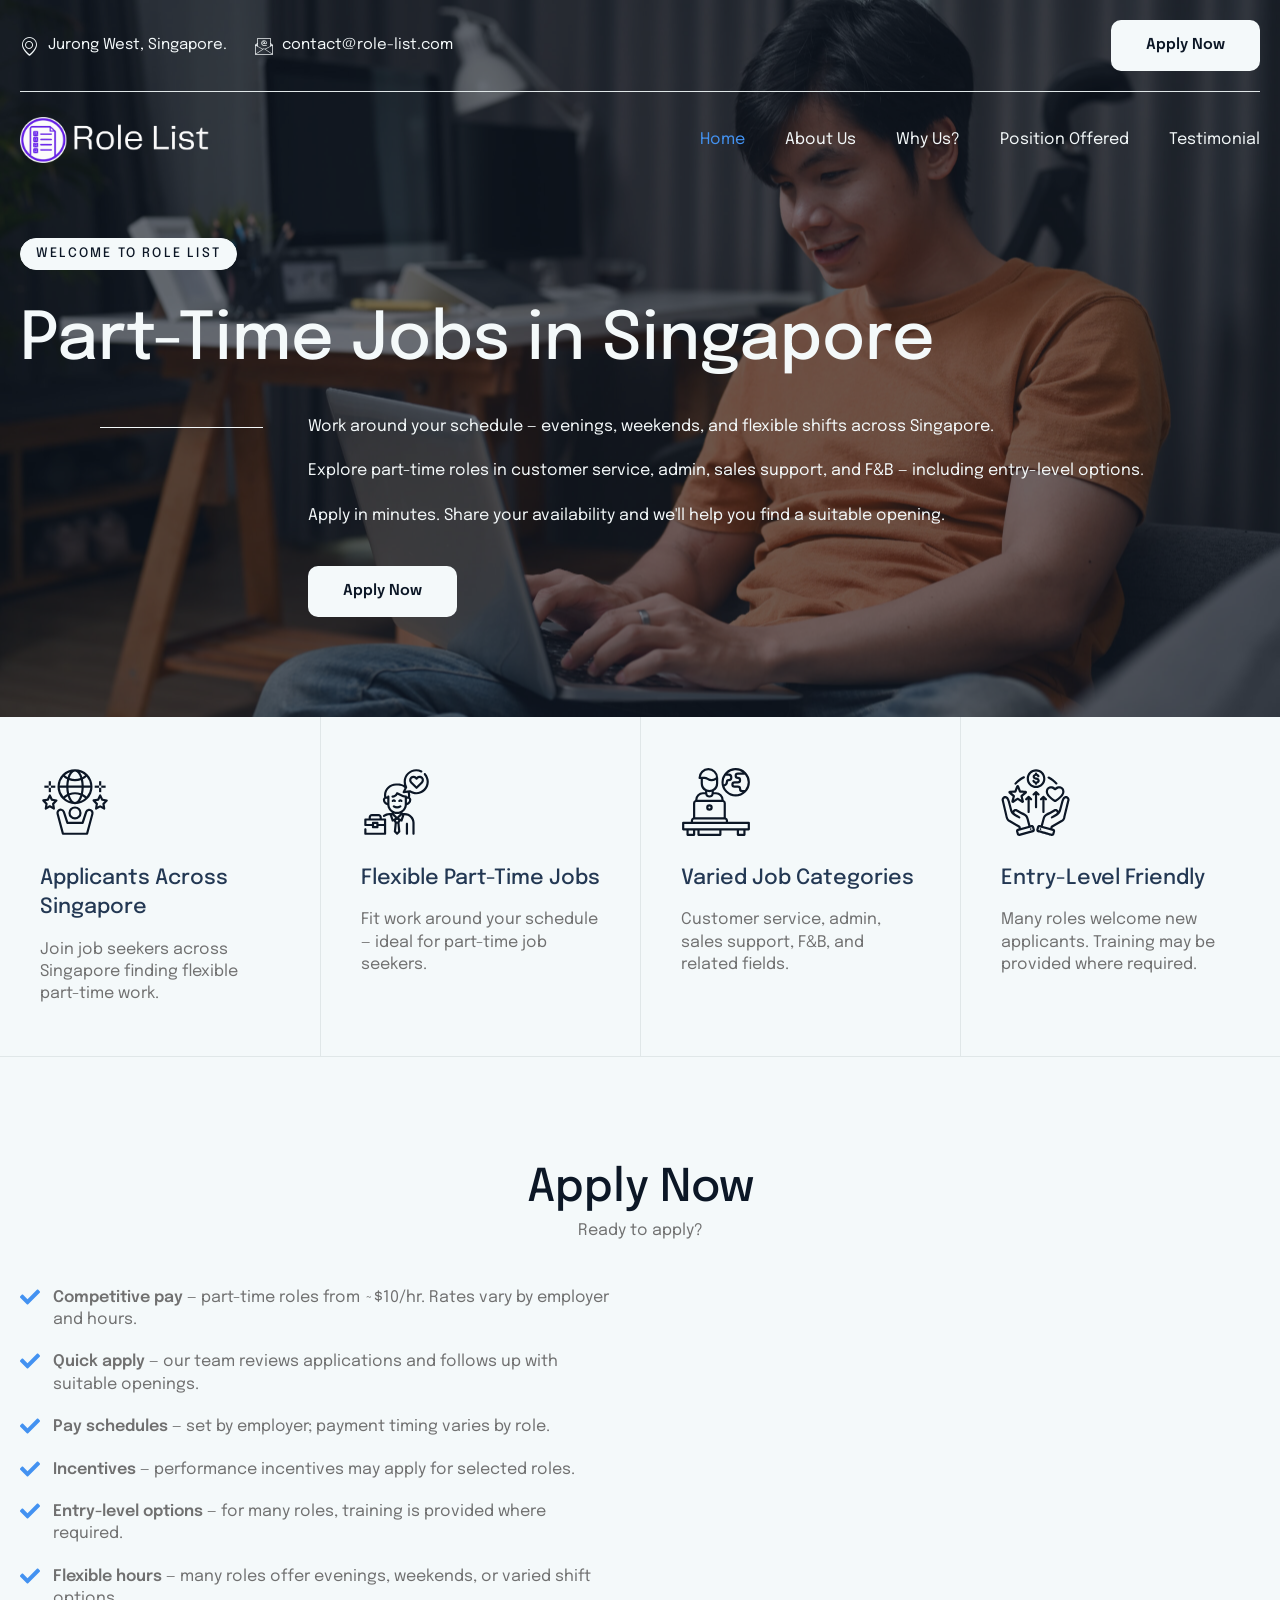
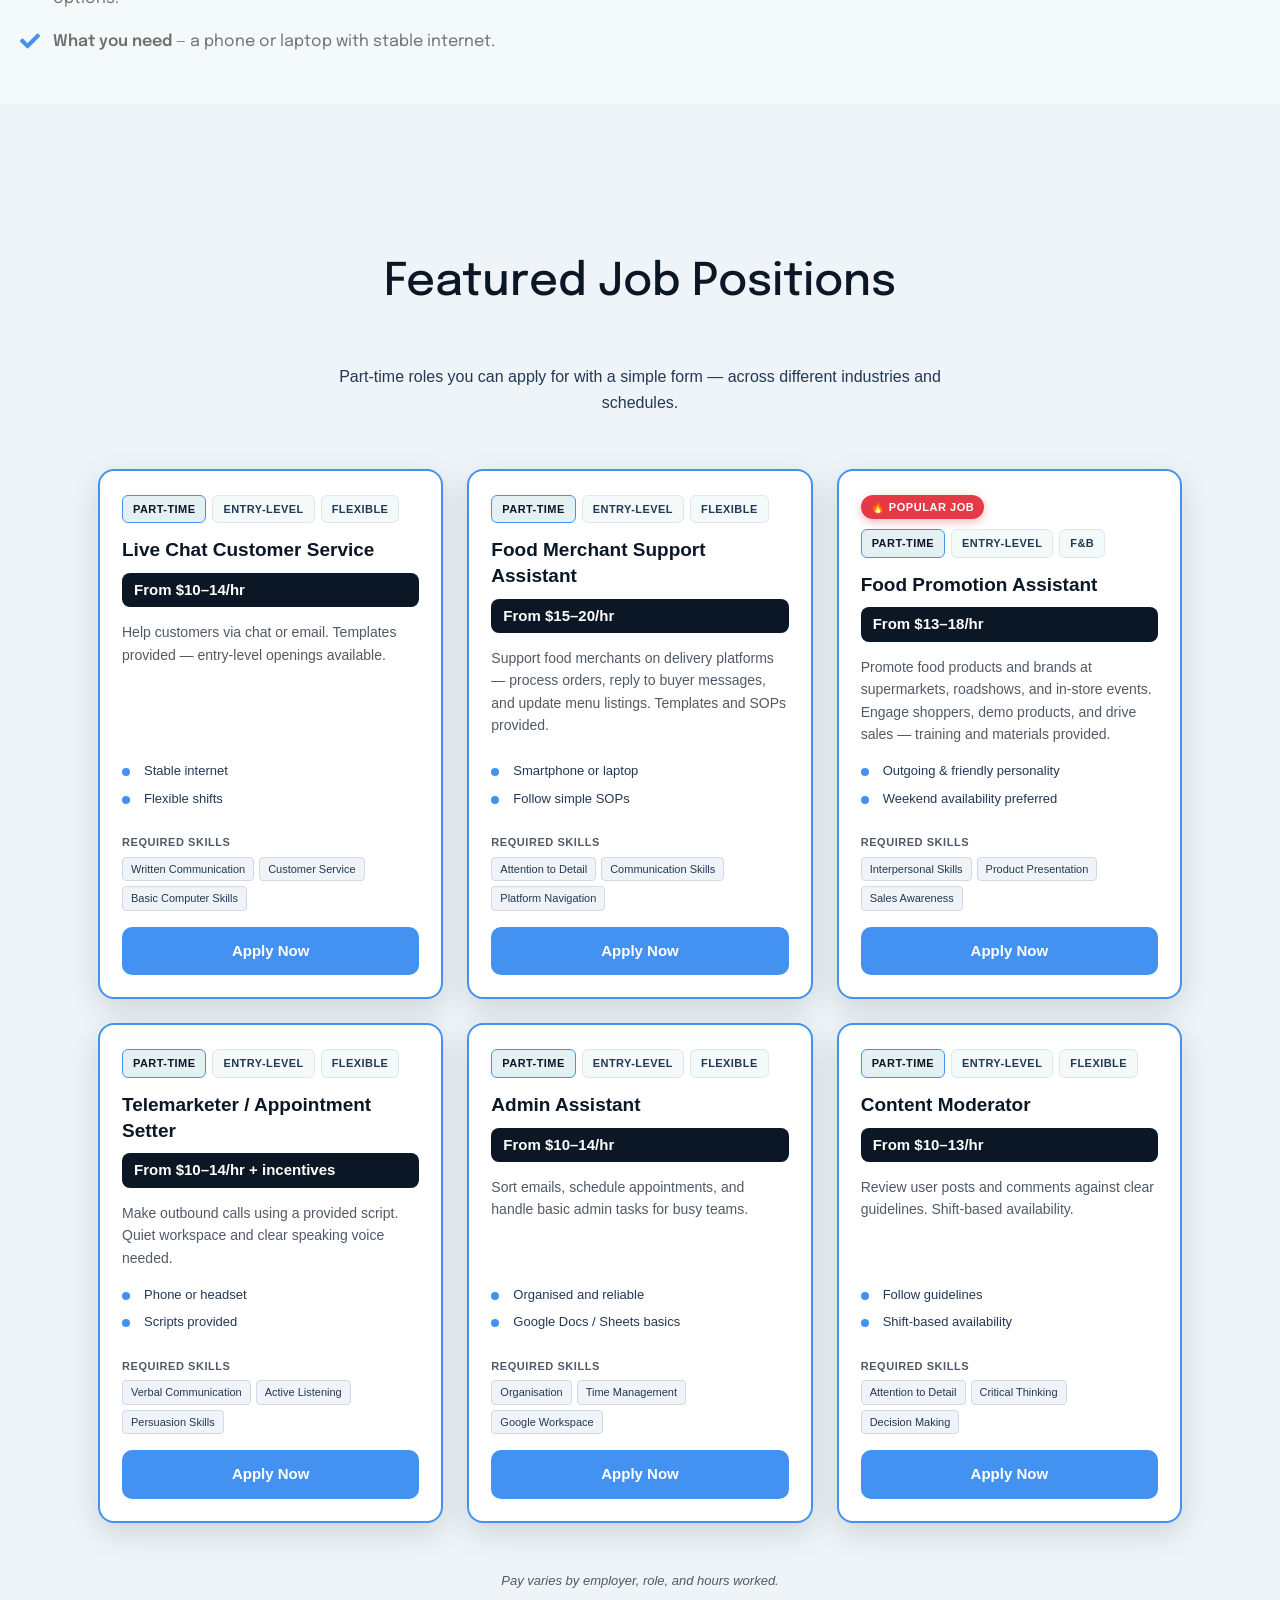
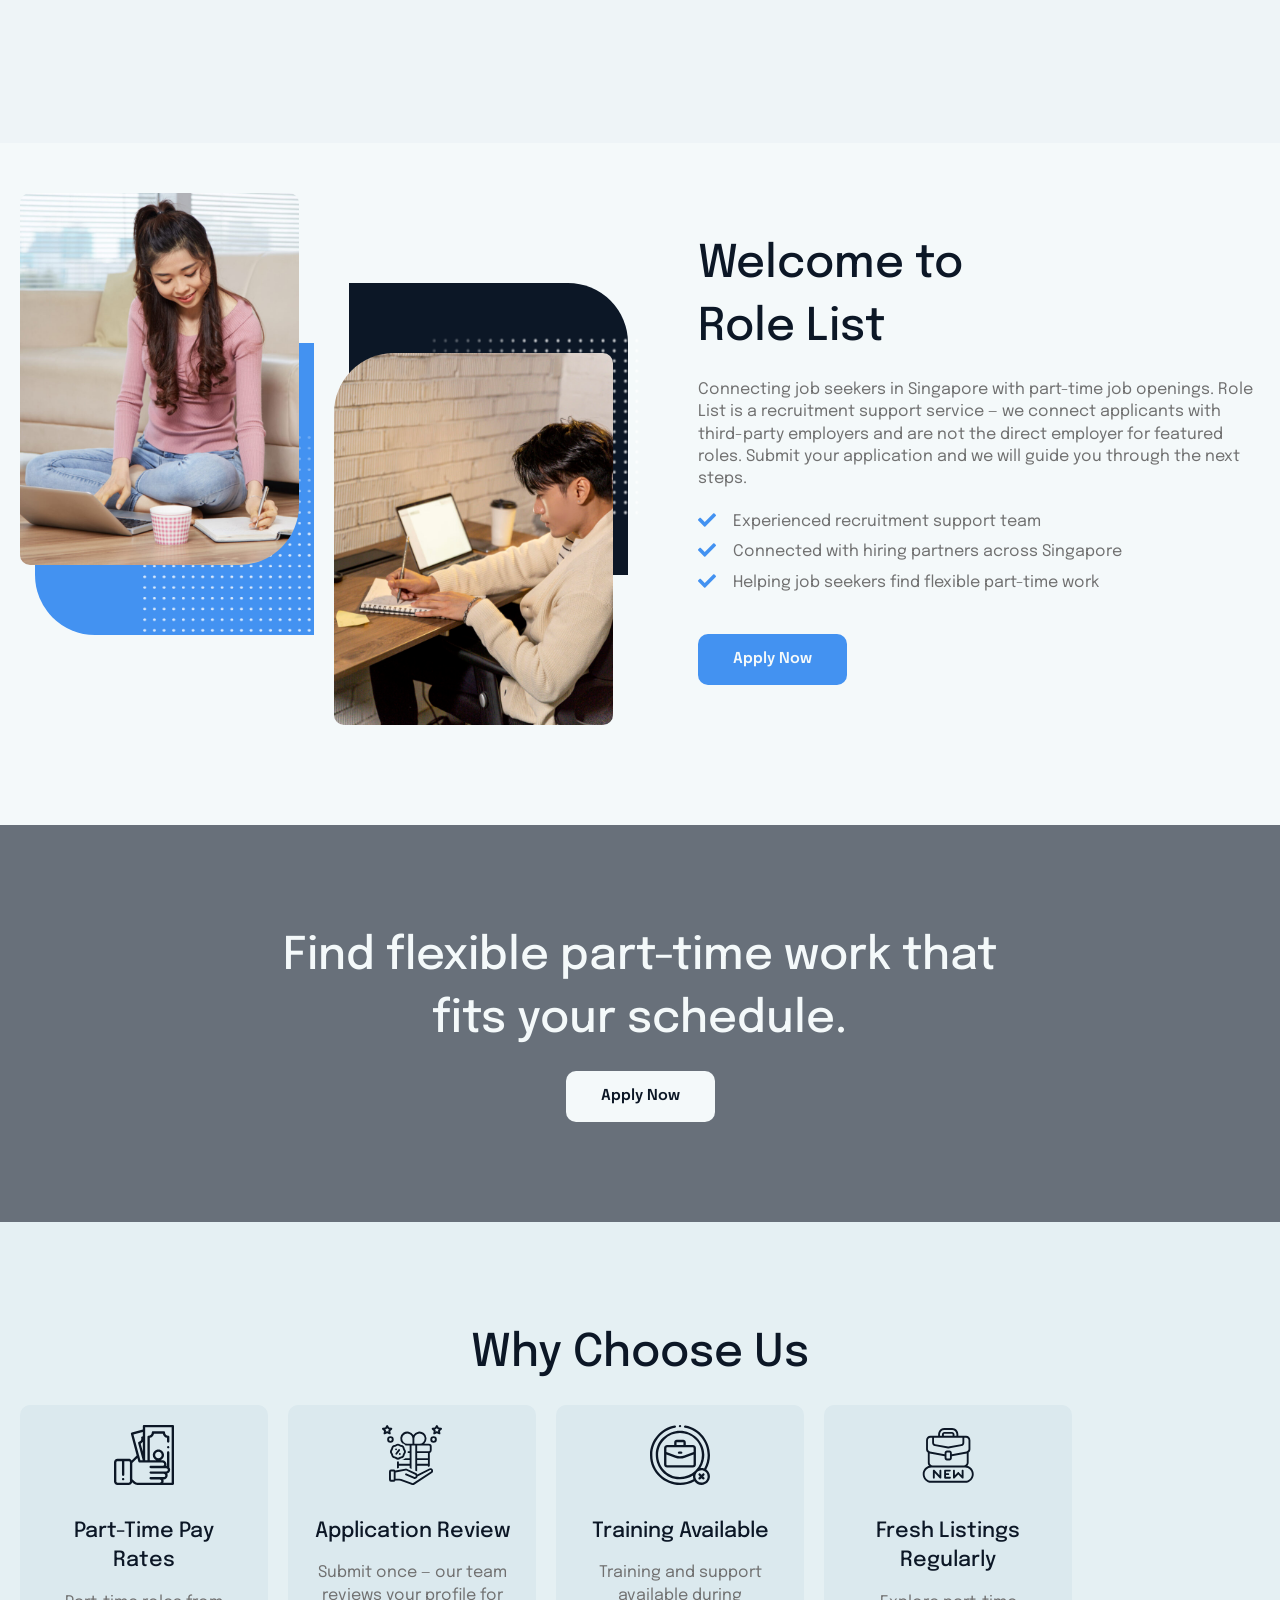
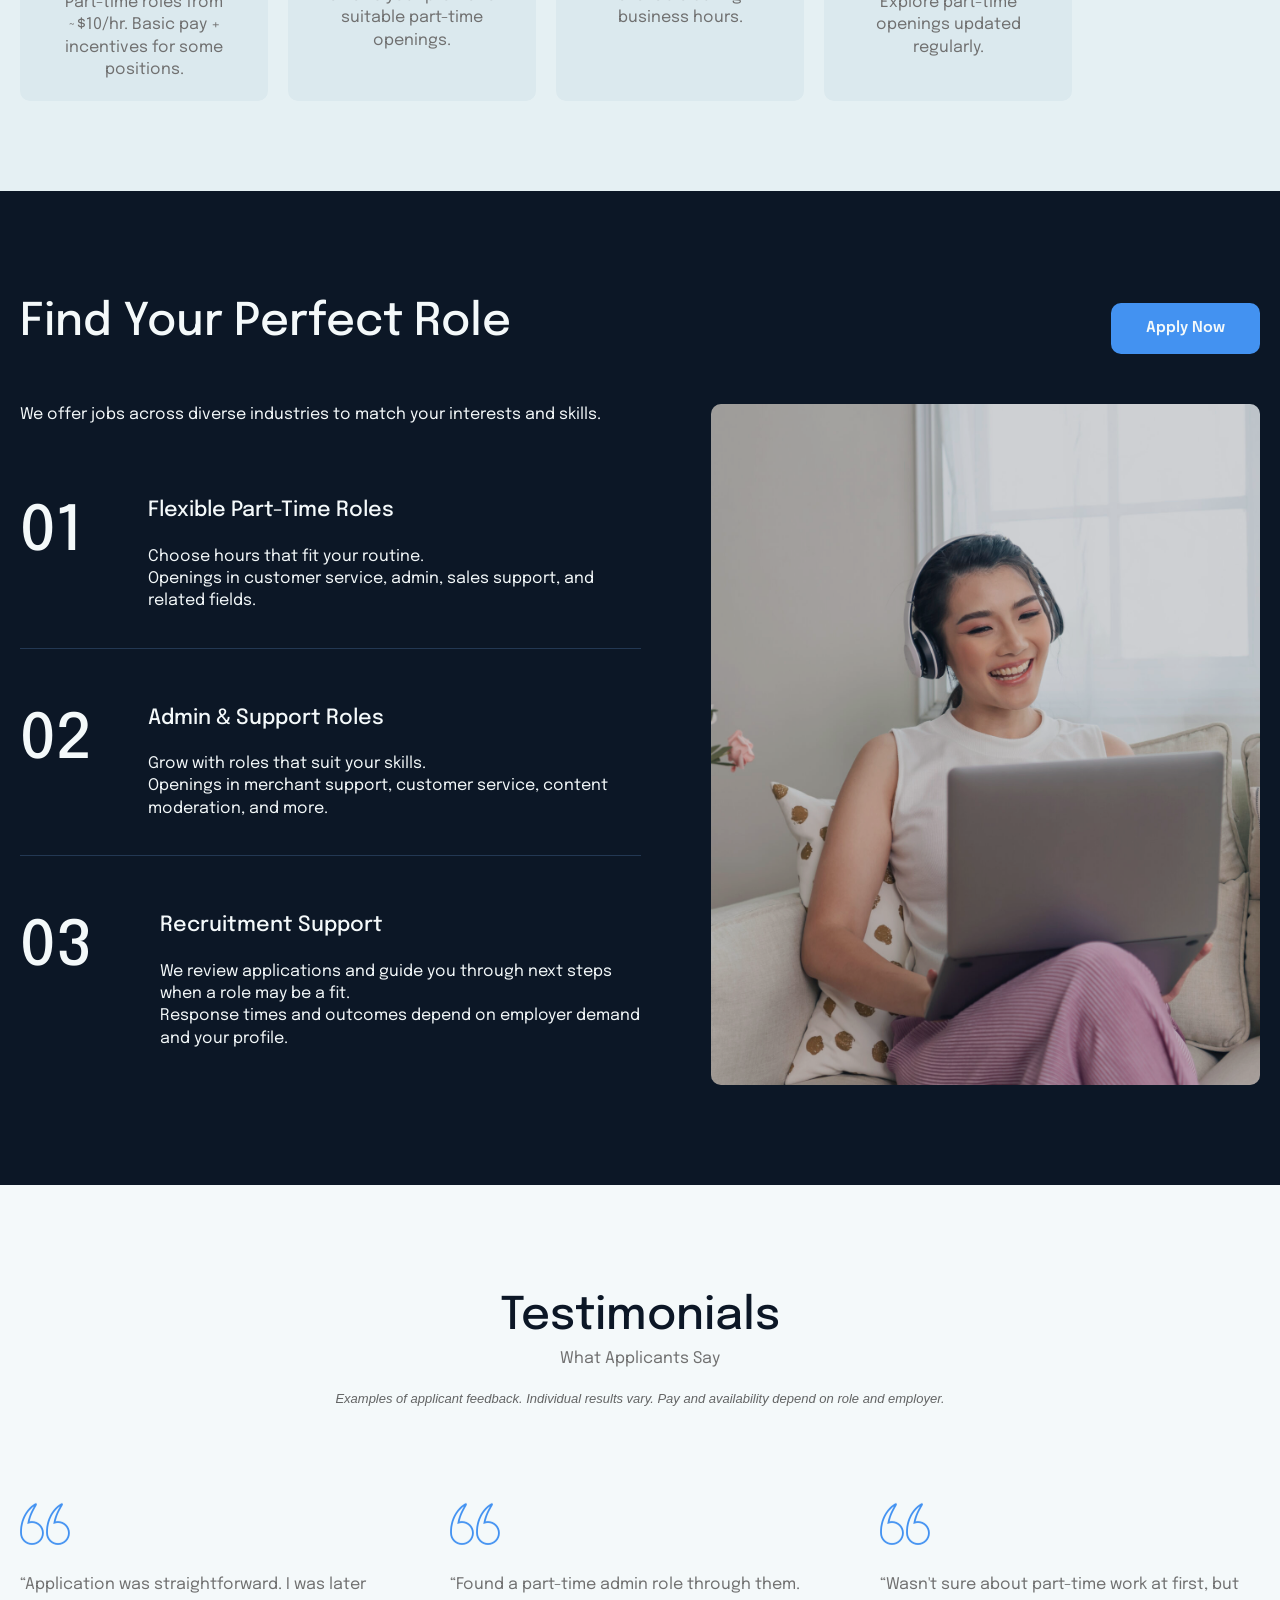
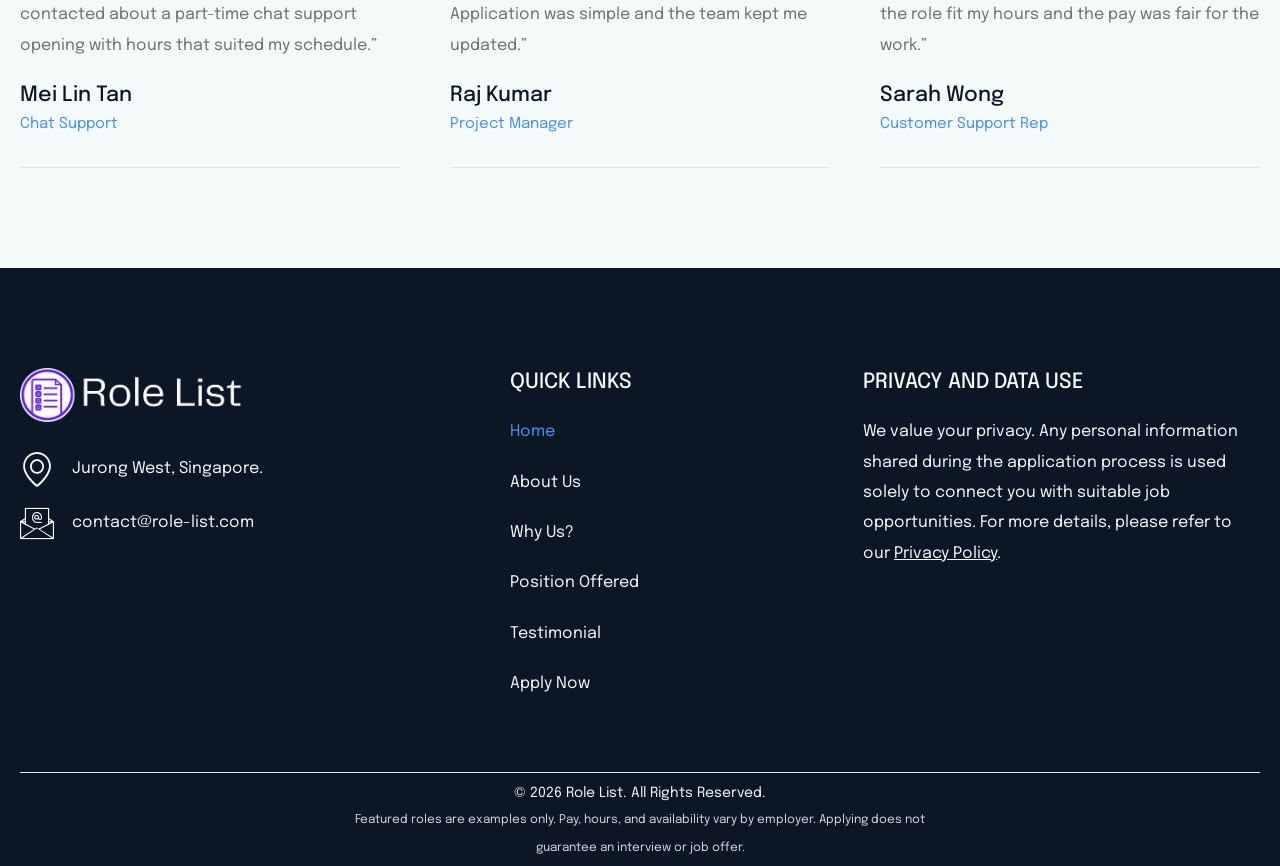
==== index.html @ 1d21f027 "Remove AI-Powered Matching block from Why Us section Co-authored-by: VicTheCoderking <VicTheCoderkin" ====
<!DOCTYPE html>
<html lang="en-US">
<head>
<!-- Google Tag Manager -->
<script>(function(w,d,s,l,i){w[l]=w[l]||[];w[l].push({'gtm.start':
new Date().getTime(),event:'gtm.js'});var f=d.getElementsByTagName(s)[0],
j=d.createElement(s),dl=l!='dataLayer'?'&l='+l:'';j.async=true;j.src=
'https://www.googletagmanager.com/gtm.js?id='+i+dl;f.parentNode.insertBefore(j,f);
})(window,document,'script','dataLayer','GTM-PP3NJMJN');</script>
<!-- End Google Tag Manager -->
	<meta charset="UTF-8">
	<meta name="viewport" content="width=device-width, initial-scale=1">
	<link rel="profile" href="https://gmpg.org/xfn/11">
	<title>Role List</title>
<meta name="robots" content="index, follow">
<link rel="alternate" type="application/rss+xml" title="Role List » Feed" href="./index.php/feed/index.html">
<link rel="alternate" type="application/rss+xml" title="Role List » Comments Feed" href="./index.php/comments/feed/index.html">
<link rel="alternate" title="oEmbed (JSON)" type="application/json+oembed" href="./index.php/wp-json/oembed/1.0/embed/index.html?url=.%2F%2F">
<link rel="alternate" title="oEmbed (XML)" type="text/xml+oembed" href="./index.php/wp-json/oembed/1.0/embed/index.html?url=.%2F%2F&amp;format=xml">
<style id="wp-img-auto-sizes-contain-inline-css">
img:is([sizes=auto i],[sizes^="auto," i]){contain-intrinsic-size:3000px 1500px}
/*# sourceURL=wp-img-auto-sizes-contain-inline-css */
</style>
<style id="wp-emoji-styles-inline-css">

	img.wp-smiley, img.emoji {
		display: inline !important;
		border: none !important;
		box-shadow: none !important;
		height: 1em !important;
		width: 1em !important;
		margin: 0 0.07em !important;
		vertical-align: -0.1em !important;
		background: none !important;
		padding: 0 !important;
	}
/*# sourceURL=wp-emoji-styles-inline-css */
</style>

<style id="global-styles-inline-css">
:root{--wp--preset--aspect-ratio--square: 1;--wp--preset--aspect-ratio--4-3: 4/3;--wp--preset--aspect-ratio--3-4: 3/4;--wp--preset--aspect-ratio--3-2: 3/2;--wp--preset--aspect-ratio--2-3: 2/3;--wp--preset--aspect-ratio--16-9: 16/9;--wp--preset--aspect-ratio--9-16: 9/16;--wp--preset--color--black: #000000;--wp--preset--color--cyan-bluish-gray: #abb8c3;--wp--preset--color--white: #ffffff;--wp--preset--color--pale-pink: #f78da7;--wp--preset--color--vivid-red: #cf2e2e;--wp--preset--color--luminous-vivid-orange: #ff6900;--wp--preset--color--luminous-vivid-amber: #fcb900;--wp--preset--color--light-green-cyan: #7bdcb5;--wp--preset--color--vivid-green-cyan: #00d084;--wp--preset--color--pale-cyan-blue: #8ed1fc;--wp--preset--color--vivid-cyan-blue: #0693e3;--wp--preset--color--vivid-purple: #9b51e0;--wp--preset--gradient--vivid-cyan-blue-to-vivid-purple: linear-gradient(135deg,rgb(6,147,227) 0%,rgb(155,81,224) 100%);--wp--preset--gradient--light-green-cyan-to-vivid-green-cyan: linear-gradient(135deg,rgb(122,220,180) 0%,rgb(0,208,130) 100%);--wp--preset--gradient--luminous-vivid-amber-to-luminous-vivid-orange: linear-gradient(135deg,rgb(252,185,0) 0%,rgb(255,105,0) 100%);--wp--preset--gradient--luminous-vivid-orange-to-vivid-red: linear-gradient(135deg,rgb(255,105,0) 0%,rgb(207,46,46) 100%);--wp--preset--gradient--very-light-gray-to-cyan-bluish-gray: linear-gradient(135deg,rgb(238,238,238) 0%,rgb(169,184,195) 100%);--wp--preset--gradient--cool-to-warm-spectrum: linear-gradient(135deg,rgb(74,234,220) 0%,rgb(151,120,209) 20%,rgb(207,42,186) 40%,rgb(238,44,130) 60%,rgb(251,105,98) 80%,rgb(254,248,76) 100%);--wp--preset--gradient--blush-light-purple: linear-gradient(135deg,rgb(255,206,236) 0%,rgb(152,150,240) 100%);--wp--preset--gradient--blush-bordeaux: linear-gradient(135deg,rgb(254,205,165) 0%,rgb(254,45,45) 50%,rgb(107,0,62) 100%);--wp--preset--gradient--luminous-dusk: linear-gradient(135deg,rgb(255,203,112) 0%,rgb(199,81,192) 50%,rgb(65,88,208) 100%);--wp--preset--gradient--pale-ocean: linear-gradient(135deg,rgb(255,245,203) 0%,rgb(182,227,212) 50%,rgb(51,167,181) 100%);--wp--preset--gradient--electric-grass: linear-gradient(135deg,rgb(202,248,128) 0%,rgb(113,206,126) 100%);--wp--preset--gradient--midnight: linear-gradient(135deg,rgb(2,3,129) 0%,rgb(40,116,252) 100%);--wp--preset--font-size--small: 13px;--wp--preset--font-size--medium: 20px;--wp--preset--font-size--large: 36px;--wp--preset--font-size--x-large: 42px;--wp--preset--spacing--20: 0.44rem;--wp--preset--spacing--30: 0.67rem;--wp--preset--spacing--40: 1rem;--wp--preset--spacing--50: 1.5rem;--wp--preset--spacing--60: 2.25rem;--wp--preset--spacing--70: 3.38rem;--wp--preset--spacing--80: 5.06rem;--wp--preset--shadow--natural: 6px 6px 9px rgba(0, 0, 0, 0.2);--wp--preset--shadow--deep: 12px 12px 50px rgba(0, 0, 0, 0.4);--wp--preset--shadow--sharp: 6px 6px 0px rgba(0, 0, 0, 0.2);--wp--preset--shadow--outlined: 6px 6px 0px -3px rgb(255, 255, 255), 6px 6px rgb(0, 0, 0);--wp--preset--shadow--crisp: 6px 6px 0px rgb(0, 0, 0);}:root { --wp--style--global--content-size: 800px;--wp--style--global--wide-size: 1200px; }:where(body) { margin: 0; }.wp-site-blocks > .alignleft { float: left; margin-right: 2em; }.wp-site-blocks > .alignright { float: right; margin-left: 2em; }.wp-site-blocks > .aligncenter { justify-content: center; margin-left: auto; margin-right: auto; }:where(.wp-site-blocks) > * { margin-block-start: 24px; margin-block-end: 0; }:where(.wp-site-blocks) > :first-child { margin-block-start: 0; }:where(.wp-site-blocks) > :last-child { margin-block-end: 0; }:root { --wp--style--block-gap: 24px; }:root :where(.is-layout-flow) > :first-child{margin-block-start: 0;}:root :where(.is-layout-flow) > :last-child{margin-block-end: 0;}:root :where(.is-layout-flow) > *{margin-block-start: 24px;margin-block-end: 0;}:root :where(.is-layout-constrained) > :first-child{margin-block-start: 0;}:root :where(.is-layout-constrained) > :last-child{margin-block-end: 0;}:root :where(.is-layout-constrained) > *{margin-block-start: 24px;margin-block-end: 0;}:root :where(.is-layout-flex){gap: 24px;}:root :where(.is-layout-grid){gap: 24px;}.is-layout-flow > .alignleft{float: left;margin-inline-start: 0;margin-inline-end: 2em;}.is-layout-flow > .alignright{float: right;margin-inline-start: 2em;margin-inline-end: 0;}.is-layout-flow > .aligncenter{margin-left: auto !important;margin-right: auto !important;}.is-layout-constrained > .alignleft{float: left;margin-inline-start: 0;margin-inline-end: 2em;}.is-layout-constrained > .alignright{float: right;margin-inline-start: 2em;margin-inline-end: 0;}.is-layout-constrained > .aligncenter{margin-left: auto !important;margin-right: auto !important;}.is-layout-constrained > :where(:not(.alignleft):not(.alignright):not(.alignfull)){max-width: var(--wp--style--global--content-size);margin-left: auto !important;margin-right: auto !important;}.is-layout-constrained > .alignwide{max-width: var(--wp--style--global--wide-size);}body .is-layout-flex{display: flex;}.is-layout-flex{flex-wrap: wrap;align-items: center;}.is-layout-flex > :is(*, div){margin: 0;}body .is-layout-grid{display: grid;}.is-layout-grid > :is(*, div){margin: 0;}body{padding-top: 0px;padding-right: 0px;padding-bottom: 0px;padding-left: 0px;}:root :where(.wp-element-button, .wp-block-button__link){background-color: #32373c;border-width: 0;color: #fff;font-family: inherit;font-size: inherit;font-style: inherit;font-weight: inherit;letter-spacing: inherit;line-height: inherit;padding-top: calc(0.667em + 2px);padding-right: calc(1.333em + 2px);padding-bottom: calc(0.667em + 2px);padding-left: calc(1.333em + 2px);text-decoration: none;text-transform: inherit;}.has-black-color{color: var(--wp--preset--color--black) !important;}.has-cyan-bluish-gray-color{color: var(--wp--preset--color--cyan-bluish-gray) !important;}.has-white-color{color: var(--wp--preset--color--white) !important;}.has-pale-pink-color{color: var(--wp--preset--color--pale-pink) !important;}.has-vivid-red-color{color: var(--wp--preset--color--vivid-red) !important;}.has-luminous-vivid-orange-color{color: var(--wp--preset--color--luminous-vivid-orange) !important;}.has-luminous-vivid-amber-color{color: var(--wp--preset--color--luminous-vivid-amber) !important;}.has-light-green-cyan-color{color: var(--wp--preset--color--light-green-cyan) !important;}.has-vivid-green-cyan-color{color: var(--wp--preset--color--vivid-green-cyan) !important;}.has-pale-cyan-blue-color{color: var(--wp--preset--color--pale-cyan-blue) !important;}.has-vivid-cyan-blue-color{color: var(--wp--preset--color--vivid-cyan-blue) !important;}.has-vivid-purple-color{color: var(--wp--preset--color--vivid-purple) !important;}.has-black-background-color{background-color: var(--wp--preset--color--black) !important;}.has-cyan-bluish-gray-background-color{background-color: var(--wp--preset--color--cyan-bluish-gray) !important;}.has-white-background-color{background-color: var(--wp--preset--color--white) !important;}.has-pale-pink-background-color{background-color: var(--wp--preset--color--pale-pink) !important;}.has-vivid-red-background-color{background-color: var(--wp--preset--color--vivid-red) !important;}.has-luminous-vivid-orange-background-color{background-color: var(--wp--preset--color--luminous-vivid-orange) !important;}.has-luminous-vivid-amber-background-color{background-color: var(--wp--preset--color--luminous-vivid-amber) !important;}.has-light-green-cyan-background-color{background-color: var(--wp--preset--color--light-green-cyan) !important;}.has-vivid-green-cyan-background-color{background-color: var(--wp--preset--color--vivid-green-cyan) !important;}.has-pale-cyan-blue-background-color{background-color: var(--wp--preset--color--pale-cyan-blue) !important;}.has-vivid-cyan-blue-background-color{background-color: var(--wp--preset--color--vivid-cyan-blue) !important;}.has-vivid-purple-background-color{background-color: var(--wp--preset--color--vivid-purple) !important;}.has-black-border-color{border-color: var(--wp--preset--color--black) !important;}.has-cyan-bluish-gray-border-color{border-color: var(--wp--preset--color--cyan-bluish-gray) !important;}.has-white-border-color{border-color: var(--wp--preset--color--white) !important;}.has-pale-pink-border-color{border-color: var(--wp--preset--color--pale-pink) !important;}.has-vivid-red-border-color{border-color: var(--wp--preset--color--vivid-red) !important;}.has-luminous-vivid-orange-border-color{border-color: var(--wp--preset--color--luminous-vivid-orange) !important;}.has-luminous-vivid-amber-border-color{border-color: var(--wp--preset--color--luminous-vivid-amber) !important;}.has-light-green-cyan-border-color{border-color: var(--wp--preset--color--light-green-cyan) !important;}.has-vivid-green-cyan-border-color{border-color: var(--wp--preset--color--vivid-green-cyan) !important;}.has-pale-cyan-blue-border-color{border-color: var(--wp--preset--color--pale-cyan-blue) !important;}.has-vivid-cyan-blue-border-color{border-color: var(--wp--preset--color--vivid-cyan-blue) !important;}.has-vivid-purple-border-color{border-color: var(--wp--preset--color--vivid-purple) !important;}.has-vivid-cyan-blue-to-vivid-purple-gradient-background{background: var(--wp--preset--gradient--vivid-cyan-blue-to-vivid-purple) !important;}.has-light-green-cyan-to-vivid-green-cyan-gradient-background{background: var(--wp--preset--gradient--light-green-cyan-to-vivid-green-cyan) !important;}.has-luminous-vivid-amber-to-luminous-vivid-orange-gradient-background{background: var(--wp--preset--gradient--luminous-vivid-amber-to-luminous-vivid-orange) !important;}.has-luminous-vivid-orange-to-vivid-red-gradient-background{background: var(--wp--preset--gradient--luminous-vivid-orange-to-vivid-red) !important;}.has-very-light-gray-to-cyan-bluish-gray-gradient-background{background: var(--wp--preset--gradient--very-light-gray-to-cyan-bluish-gray) !important;}.has-cool-to-warm-spectrum-gradient-background{background: var(--wp--preset--gradient--cool-to-warm-spectrum) !important;}.has-blush-light-purple-gradient-background{background: var(--wp--preset--gradient--blush-light-purple) !important;}.has-blush-bordeaux-gradient-background{background: var(--wp--preset--gradient--blush-bordeaux) !important;}.has-luminous-dusk-gradient-background{background: var(--wp--preset--gradient--luminous-dusk) !important;}.has-pale-ocean-gradient-background{background: var(--wp--preset--gradient--pale-ocean) !important;}.has-electric-grass-gradient-background{background: var(--wp--preset--gradient--electric-grass) !important;}.has-midnight-gradient-background{background: var(--wp--preset--gradient--midnight) !important;}.has-small-font-size{font-size: var(--wp--preset--font-size--small) !important;}.has-medium-font-size{font-size: var(--wp--preset--font-size--medium) !important;}.has-large-font-size{font-size: var(--wp--preset--font-size--large) !important;}.has-x-large-font-size{font-size: var(--wp--preset--font-size--x-large) !important;}
/*# sourceURL=global-styles-inline-css */
</style>

<link rel="stylesheet" id="cute-alert-css" href="./wp-content/plugins/metform/public/assets/lib/cute-alert/style.css?ver=3.9.5" media="all">
<link rel="stylesheet" id="text-editor-style-css" href="./wp-content/plugins/metform/public/assets/css/text-editor.css?ver=3.9.5" media="all">
<link rel="stylesheet" id="hello-elementor-css" href="./wp-content/themes/hello-elementor/style.min.css?ver=3.3.0" media="all">
<link rel="stylesheet" id="hello-elementor-theme-style-css" href="./wp-content/themes/hello-elementor/theme.min.css?ver=3.3.0" media="all">
<link rel="stylesheet" id="hello-elementor-header-footer-css" href="./wp-content/themes/hello-elementor/header-footer.min.css?ver=3.3.0" media="all">
<link rel="stylesheet" id="elementor-frontend-css" href="./wp-content/uploads/elementor/css/custom-frontend.min.css?ver=1779957478" media="all">
<style id="elementor-frontend-inline-css">
.elementor-kit-9{--e-global-color-primary:#0C1726;--e-global-color-secondary:#4392F1;--e-global-color-text:#707070;--e-global-color-accent:#E5F0F3;--e-global-color-a639d09:#DBE9EE;--e-global-color-e29136f:#F4F9FA;--e-global-color-3e20c5c:#E0E7E8;--e-global-color-38cfc00:#233853;--e-global-color-f74bb5c:#F4F9FA29;--e-global-color-5cf0bb9:#0C172600;--e-global-color-b262556:#0C17269C;--e-global-typography-primary-font-family:"Epilogue";--e-global-typography-primary-font-size:66px;--e-global-typography-primary-font-weight:500;--e-global-typography-primary-text-transform:none;--e-global-typography-primary-font-style:normal;--e-global-typography-primary-text-decoration:none;--e-global-typography-primary-line-height:1.2em;--e-global-typography-secondary-font-family:"Epilogue";--e-global-typography-secondary-font-size:45px;--e-global-typography-secondary-font-weight:500;--e-global-typography-secondary-text-transform:none;--e-global-typography-secondary-font-style:normal;--e-global-typography-secondary-text-decoration:none;--e-global-typography-secondary-line-height:1.4em;--e-global-typography-text-font-family:"Epilogue";--e-global-typography-text-font-size:16px;--e-global-typography-text-font-weight:400;--e-global-typography-text-text-transform:none;--e-global-typography-text-font-style:normal;--e-global-typography-text-text-decoration:none;--e-global-typography-text-line-height:1.5em;--e-global-typography-accent-font-family:"Epilogue";--e-global-typography-accent-font-size:13px;--e-global-typography-accent-font-weight:500;--e-global-typography-accent-text-transform:none;--e-global-typography-accent-font-style:normal;--e-global-typography-accent-text-decoration:none;--e-global-typography-accent-line-height:1.1em;--e-global-typography-accent-letter-spacing:2.2px;--e-global-typography-e60ff19-font-family:"Epilogue";--e-global-typography-e60ff19-font-size:26px;--e-global-typography-e60ff19-font-weight:500;--e-global-typography-e60ff19-text-transform:none;--e-global-typography-e60ff19-font-style:normal;--e-global-typography-e60ff19-text-decoration:none;--e-global-typography-e60ff19-line-height:1.2em;--e-global-typography-5213822-font-family:"Epilogue";--e-global-typography-5213822-font-size:23px;--e-global-typography-5213822-font-weight:500;--e-global-typography-5213822-text-transform:none;--e-global-typography-5213822-font-style:normal;--e-global-typography-5213822-text-decoration:none;--e-global-typography-5213822-line-height:1.2em;--e-global-typography-cb1998f-font-family:"Epilogue";--e-global-typography-cb1998f-font-size:21px;--e-global-typography-cb1998f-font-weight:500;--e-global-typography-cb1998f-text-transform:none;--e-global-typography-cb1998f-font-style:normal;--e-global-typography-cb1998f-text-decoration:none;--e-global-typography-cb1998f-line-height:1.4em;--e-global-typography-0323413-font-family:"Epilogue";--e-global-typography-0323413-font-size:19px;--e-global-typography-0323413-font-weight:500;--e-global-typography-0323413-text-transform:none;--e-global-typography-0323413-font-style:normal;--e-global-typography-0323413-text-decoration:none;--e-global-typography-0323413-line-height:1.2em;--e-global-typography-cc2e060-font-family:"Epilogue";--e-global-typography-cc2e060-font-size:15px;--e-global-typography-cc2e060-font-weight:600;--e-global-typography-cc2e060-text-transform:none;--e-global-typography-cc2e060-font-style:normal;--e-global-typography-cc2e060-text-decoration:none;--e-global-typography-cc2e060-line-height:1em;--e-global-typography-96a72eb-font-family:"Epilogue";--e-global-typography-96a72eb-font-size:62px;--e-global-typography-96a72eb-font-weight:500;--e-global-typography-96a72eb-text-transform:none;--e-global-typography-96a72eb-font-style:normal;--e-global-typography-96a72eb-text-decoration:none;--e-global-typography-96a72eb-line-height:1.2em;--e-global-typography-e4f7a37-font-family:"Epilogue";--e-global-typography-e4f7a37-font-size:15px;--e-global-typography-e4f7a37-font-weight:400;--e-global-typography-e4f7a37-text-transform:none;--e-global-typography-e4f7a37-font-style:normal;--e-global-typography-e4f7a37-text-decoration:none;--e-global-typography-e4f7a37-line-height:1.9em;background-color:var( --e-global-color-e29136f );}.elementor-kit-9 e-page-transition{background-color:#FFBC7D;}.elementor-section.elementor-section-boxed > .elementor-container{max-width:1320px;}.e-con{--container-max-width:1320px;}.elementor-widget:not(:last-child){margin-block-end:20px;}.elementor-element{--widgets-spacing:20px 20px;--widgets-spacing-row:20px;--widgets-spacing-column:20px;}{}h1.entry-title{display:var(--page-title-display);}.site-header .site-branding{flex-direction:column;align-items:stretch;}.site-header{padding-inline-end:0px;padding-inline-start:0px;}.site-footer .site-branding{flex-direction:column;align-items:stretch;}@media(max-width:980px){.elementor-kit-9{--e-global-typography-primary-font-size:40px;--e-global-typography-primary-line-height:1.2em;--e-global-typography-secondary-font-size:36px;--e-global-typography-secondary-line-height:1.4em;--e-global-typography-text-font-size:15px;--e-global-typography-text-line-height:1.9em;--e-global-typography-accent-font-size:13px;--e-global-typography-accent-line-height:1.1em;--e-global-typography-accent-letter-spacing:2.2px;--e-global-typography-e60ff19-font-size:24px;--e-global-typography-e60ff19-line-height:1.2em;--e-global-typography-5213822-font-size:20px;--e-global-typography-5213822-line-height:1.2em;--e-global-typography-cb1998f-font-size:18px;--e-global-typography-cb1998f-line-height:1.4em;--e-global-typography-0323413-font-size:16px;--e-global-typography-0323413-line-height:1.6em;--e-global-typography-cc2e060-font-size:15px;--e-global-typography-cc2e060-line-height:1em;--e-global-typography-96a72eb-font-size:55px;--e-global-typography-96a72eb-line-height:1.2em;--e-global-typography-e4f7a37-font-size:14px;--e-global-typography-e4f7a37-line-height:1.9em;}.elementor-section.elementor-section-boxed > .elementor-container{max-width:1024px;}.e-con{--container-max-width:1024px;}}@media(max-width:479px){.elementor-kit-9{--e-global-typography-primary-font-size:30px;--e-global-typography-primary-line-height:1.2em;--e-global-typography-secondary-font-size:26px;--e-global-typography-secondary-line-height:1.4em;--e-global-typography-text-font-size:15px;--e-global-typography-text-line-height:1.9em;--e-global-typography-accent-font-size:13px;--e-global-typography-accent-line-height:1.1em;--e-global-typography-accent-letter-spacing:2.2px;--e-global-typography-e60ff19-font-size:22px;--e-global-typography-e60ff19-line-height:1.2em;--e-global-typography-5213822-font-size:19px;--e-global-typography-5213822-line-height:1.2em;--e-global-typography-cb1998f-font-size:18px;--e-global-typography-cb1998f-line-height:1.4em;--e-global-typography-0323413-font-size:16px;--e-global-typography-0323413-line-height:1.6em;--e-global-typography-cc2e060-font-size:14px;--e-global-typography-cc2e060-line-height:1em;--e-global-typography-96a72eb-font-size:45px;--e-global-typography-96a72eb-line-height:1.2em;--e-global-typography-e4f7a37-font-size:14px;--e-global-typography-e4f7a37-line-height:1.9em;}.elementor-section.elementor-section-boxed > .elementor-container{max-width:767px;}.e-con{--container-max-width:767px;}}
.elementor-113 .elementor-element.elementor-element-5071594e{--display:flex;--flex-direction:column;--container-widget-width:100%;--container-widget-height:initial;--container-widget-flex-grow:0;--container-widget-align-self:initial;--flex-wrap-mobile:wrap;--overlay-opacity:0.6;--margin-top:0px;--margin-bottom:0px;--margin-left:0px;--margin-right:0px;--padding-top:270px;--padding-bottom:100px;--padding-left:20px;--padding-right:20px;}.elementor-113 .elementor-element.elementor-element-5071594e:not(.elementor-motion-effects-element-type-background), .elementor-113 .elementor-element.elementor-element-5071594e > .elementor-motion-effects-container > .elementor-motion-effects-layer{background-image:url("./wp-content/uploads/2025/03/smiling-casual-man-sitting-sofa-using-laptop-computer-scaled.jpg");background-position:center left;background-size:cover;}.elementor-113 .elementor-element.elementor-element-5071594e::before, .elementor-113 .elementor-element.elementor-element-5071594e > .elementor-background-video-container::before, .elementor-113 .elementor-element.elementor-element-5071594e > .e-con-inner > .elementor-background-video-container::before, .elementor-113 .elementor-element.elementor-element-5071594e > .elementor-background-slideshow::before, .elementor-113 .elementor-element.elementor-element-5071594e > .e-con-inner > .elementor-background-slideshow::before, .elementor-113 .elementor-element.elementor-element-5071594e > .elementor-motion-effects-container > .elementor-motion-effects-layer::before{background-color:var( --e-global-color-primary );--background-overlay:'';}.elementor-113 .elementor-element.elementor-element-3b7c89be > .elementor-widget-container{background-color:var( --e-global-color-e29136f );margin:0px 0px 0px 0px;padding:1px 15px 5px 15px;border-style:solid;border-width:1px 1px 1px 1px;border-color:#F4F9FA;border-radius:100px 100px 100px 100px;}.elementor-113 .elementor-element.elementor-element-3b7c89be.elementor-element{--align-self:flex-start;}.elementor-113 .elementor-element.elementor-element-3b7c89be .elementor-heading-title{font-family:"Epilogue", Sans-serif;font-size:13px;font-weight:500;text-transform:none;font-style:normal;text-decoration:none;line-height:1.1em;letter-spacing:2.2px;color:var( --e-global-color-primary );}.elementor-113 .elementor-element.elementor-element-6cdfb1af{width:var( --container-widget-width, 78% );max-width:78%;--container-widget-width:78%;--container-widget-flex-grow:0;}.elementor-113 .elementor-element.elementor-element-6cdfb1af > .elementor-widget-container{margin:12px 0px 10px 0px;}.elementor-113 .elementor-element.elementor-element-6cdfb1af .elementor-heading-title{font-family:"Epilogue", Sans-serif;font-size:66px;font-weight:500;text-transform:none;font-style:normal;text-decoration:none;line-height:1.2em;color:var( --e-global-color-e29136f );}.elementor-113 .elementor-element.elementor-element-40ddcefe{--display:flex;--flex-direction:row;--container-widget-width:initial;--container-widget-height:100%;--container-widget-flex-grow:1;--container-widget-align-self:stretch;--flex-wrap-mobile:wrap;--gap:30px 30px;--row-gap:30px;--column-gap:30px;--padding-top:0px;--padding-bottom:0px;--padding-left:0px;--padding-right:0px;}.elementor-113 .elementor-element.elementor-element-19708bb0{--display:flex;--margin-top:0px;--margin-bottom:0px;--margin-left:0px;--margin-right:0px;--padding-top:0px;--padding-bottom:0px;--padding-left:0px;--padding-right:0px;}.elementor-113 .elementor-element.elementor-element-56137142{--divider-border-style:solid;--divider-color:var( --e-global-color-e29136f );--divider-border-width:1.1px;}.elementor-113 .elementor-element.elementor-element-56137142 > .elementor-widget-container{margin:0px 0px 0px 80px;}.elementor-113 .elementor-element.elementor-element-56137142 .elementor-divider-separator{width:100%;}.elementor-113 .elementor-element.elementor-element-56137142 .elementor-divider{padding-block-start:15px;padding-block-end:15px;}.elementor-113 .elementor-element.elementor-element-1fcaaf2{--display:flex;--flex-direction:column;--container-widget-width:100%;--container-widget-height:initial;--container-widget-flex-grow:0;--container-widget-align-self:initial;--flex-wrap-mobile:wrap;--flex-wrap:wrap;--padding-top:0px;--padding-bottom:0px;--padding-left:15px;--padding-right:0px;}.elementor-113 .elementor-element.elementor-element-1fcaaf2.e-con{--flex-grow:0;--flex-shrink:0;}.elementor-113 .elementor-element.elementor-element-45121bbc{width:var( --container-widget-width, 100% );max-width:100%;--container-widget-width:100%;--container-widget-flex-grow:0;color:var( --e-global-color-e29136f );font-family:"Epilogue", Sans-serif;font-size:16px;font-weight:400;text-transform:none;font-style:normal;text-decoration:none;line-height:1.9em;}.elementor-113 .elementor-element.elementor-element-24339c12 .elementor-button{background-color:var( --e-global-color-e29136f );font-family:"Epilogue", Sans-serif;font-size:15px;font-weight:600;text-transform:none;font-style:normal;text-decoration:none;line-height:1em;fill:var( --e-global-color-primary );color:var( --e-global-color-primary );border-radius:10px 10px 10px 10px;padding:18px 35px 18px 35px;}.elementor-113 .elementor-element.elementor-element-24339c12 .elementor-button:hover, .elementor-113 .elementor-element.elementor-element-24339c12 .elementor-button:focus{background-color:var( --e-global-color-secondary );color:var( --e-global-color-e29136f );}.elementor-113 .elementor-element.elementor-element-24339c12 .elementor-button:hover svg, .elementor-113 .elementor-element.elementor-element-24339c12 .elementor-button:focus svg{fill:var( --e-global-color-e29136f );}.elementor-113 .elementor-element.elementor-element-261ee390{--display:flex;--flex-direction:row;--container-widget-width:initial;--container-widget-height:100%;--container-widget-flex-grow:1;--container-widget-align-self:stretch;--flex-wrap-mobile:wrap;--gap:0px 0px;--row-gap:0px;--column-gap:0px;border-style:solid;--border-style:solid;border-width:0px 0px 1px 0px;--border-top-width:0px;--border-right-width:0px;--border-bottom-width:1px;--border-left-width:0px;border-color:var( --e-global-color-3e20c5c );--border-color:var( --e-global-color-3e20c5c );--padding-top:0px;--padding-bottom:0px;--padding-left:0px;--padding-right:0px;}.elementor-113 .elementor-element.elementor-element-663b71fa{--display:flex;--flex-direction:column;--container-widget-width:100%;--container-widget-height:initial;--container-widget-flex-grow:0;--container-widget-align-self:initial;--flex-wrap-mobile:wrap;border-style:solid;--border-style:solid;border-width:0px 0px 0px 0px;--border-top-width:0px;--border-right-width:0px;--border-bottom-width:0px;--border-left-width:0px;border-color:var( --e-global-color-3e20c5c );--border-color:var( --e-global-color-3e20c5c );--padding-top:50px;--padding-bottom:50px;--padding-left:40px;--padding-right:40px;}.elementor-113 .elementor-element.elementor-element-a52064c .elementor-icon-box-wrapper{text-align:left;}.elementor-113 .elementor-element.elementor-element-a52064c{--icon-box-icon-margin:20px;}.elementor-113 .elementor-element.elementor-element-a52064c.elementor-view-stacked .elementor-icon{background-color:var( --e-global-color-primary );}.elementor-113 .elementor-element.elementor-element-a52064c.elementor-view-framed .elementor-icon, .elementor-113 .elementor-element.elementor-element-a52064c.elementor-view-default .elementor-icon{fill:var( --e-global-color-primary );color:var( --e-global-color-primary );border-color:var( --e-global-color-primary );}.elementor-113 .elementor-element.elementor-element-a52064c .elementor-icon{font-size:70px;}.elementor-113 .elementor-element.elementor-element-a52064c .elementor-icon-box-title{color:var( --e-global-color-38cfc00 );}.elementor-113 .elementor-element.elementor-element-a52064c .elementor-icon-box-title, .elementor-113 .elementor-element.elementor-element-a52064c .elementor-icon-box-title a{font-family:"Epilogue", Sans-serif;font-size:21px;font-weight:500;text-transform:none;font-style:normal;text-decoration:none;line-height:1.4em;}.elementor-113 .elementor-element.elementor-element-a52064c .elementor-icon-box-description{color:var( --e-global-color-text );font-family:"Epilogue", Sans-serif;font-size:16px;font-weight:400;line-height:1.4em;}.elementor-113 .elementor-element.elementor-element-2cbffa5d{--display:flex;--flex-direction:column;--container-widget-width:100%;--container-widget-height:initial;--container-widget-flex-grow:0;--container-widget-align-self:initial;--flex-wrap-mobile:wrap;border-style:solid;--border-style:solid;border-width:0px 0px 0px 1px;--border-top-width:0px;--border-right-width:0px;--border-bottom-width:0px;--border-left-width:1px;border-color:var( --e-global-color-3e20c5c );--border-color:var( --e-global-color-3e20c5c );--padding-top:50px;--padding-bottom:50px;--padding-left:40px;--padding-right:40px;}.elementor-113 .elementor-element.elementor-element-a7a1a5e .elementor-icon-box-wrapper{text-align:left;}.elementor-113 .elementor-element.elementor-element-a7a1a5e{--icon-box-icon-margin:20px;}.elementor-113 .elementor-element.elementor-element-a7a1a5e.elementor-view-stacked .elementor-icon{background-color:var( --e-global-color-primary );}.elementor-113 .elementor-element.elementor-element-a7a1a5e.elementor-view-framed .elementor-icon, .elementor-113 .elementor-element.elementor-element-a7a1a5e.elementor-view-default .elementor-icon{fill:var( --e-global-color-primary );color:var( --e-global-color-primary );border-color:var( --e-global-color-primary );}.elementor-113 .elementor-element.elementor-element-a7a1a5e .elementor-icon{font-size:70px;}.elementor-113 .elementor-element.elementor-element-a7a1a5e .elementor-icon-box-title{color:var( --e-global-color-38cfc00 );}.elementor-113 .elementor-element.elementor-element-a7a1a5e .elementor-icon-box-title, .elementor-113 .elementor-element.elementor-element-a7a1a5e .elementor-icon-box-title a{font-family:"Epilogue", Sans-serif;font-size:21px;font-weight:500;text-transform:none;font-style:normal;text-decoration:none;line-height:1.4em;}.elementor-113 .elementor-element.elementor-element-a7a1a5e .elementor-icon-box-description{color:var( --e-global-color-text );font-family:"Epilogue", Sans-serif;font-size:16px;font-weight:400;line-height:1.4em;}.elementor-113 .elementor-element.elementor-element-53a11287{--display:flex;--flex-direction:column;--container-widget-width:100%;--container-widget-height:initial;--container-widget-flex-grow:0;--container-widget-align-self:initial;--flex-wrap-mobile:wrap;border-style:solid;--border-style:solid;border-width:0px 0px 0px 1px;--border-top-width:0px;--border-right-width:0px;--border-bottom-width:0px;--border-left-width:1px;border-color:var( --e-global-color-3e20c5c );--border-color:var( --e-global-color-3e20c5c );--padding-top:50px;--padding-bottom:50px;--padding-left:40px;--padding-right:40px;}.elementor-113 .elementor-element.elementor-element-3e95f96 .elementor-icon-box-wrapper{text-align:left;}.elementor-113 .elementor-element.elementor-element-3e95f96{--icon-box-icon-margin:20px;}.elementor-113 .elementor-element.elementor-element-3e95f96.elementor-view-stacked .elementor-icon{background-color:var( --e-global-color-primary );}.elementor-113 .elementor-element.elementor-element-3e95f96.elementor-view-framed .elementor-icon, .elementor-113 .elementor-element.elementor-element-3e95f96.elementor-view-default .elementor-icon{fill:var( --e-global-color-primary );color:var( --e-global-color-primary );border-color:var( --e-global-color-primary );}.elementor-113 .elementor-element.elementor-element-3e95f96 .elementor-icon{font-size:70px;}.elementor-113 .elementor-element.elementor-element-3e95f96 .elementor-icon-box-title{color:var( --e-global-color-38cfc00 );}.elementor-113 .elementor-element.elementor-element-3e95f96 .elementor-icon-box-title, .elementor-113 .elementor-element.elementor-element-3e95f96 .elementor-icon-box-title a{font-family:"Epilogue", Sans-serif;font-size:21px;font-weight:500;text-transform:none;font-style:normal;text-decoration:none;line-height:1.4em;}.elementor-113 .elementor-element.elementor-element-3e95f96 .elementor-icon-box-description{color:var( --e-global-color-text );font-family:"Epilogue", Sans-serif;font-size:16px;font-weight:400;line-height:1.4em;}.elementor-113 .elementor-element.elementor-element-75c06f11{--display:flex;--flex-direction:column;--container-widget-width:100%;--container-widget-height:initial;--container-widget-flex-grow:0;--container-widget-align-self:initial;--flex-wrap-mobile:wrap;border-style:solid;--border-style:solid;border-width:0px 0px 0px 1px;--border-top-width:0px;--border-right-width:0px;--border-bottom-width:0px;--border-left-width:1px;border-color:var( --e-global-color-3e20c5c );--border-color:var( --e-global-color-3e20c5c );--padding-top:50px;--padding-bottom:50px;--padding-left:40px;--padding-right:40px;}.elementor-113 .elementor-element.elementor-element-fc0cd34 .elementor-icon-box-wrapper{text-align:left;}.elementor-113 .elementor-element.elementor-element-fc0cd34{--icon-box-icon-margin:20px;}.elementor-113 .elementor-element.elementor-element-fc0cd34.elementor-view-stacked .elementor-icon{background-color:var( --e-global-color-primary );}.elementor-113 .elementor-element.elementor-element-fc0cd34.elementor-view-framed .elementor-icon, .elementor-113 .elementor-element.elementor-element-fc0cd34.elementor-view-default .elementor-icon{fill:var( --e-global-color-primary );color:var( --e-global-color-primary );border-color:var( --e-global-color-primary );}.elementor-113 .elementor-element.elementor-element-fc0cd34 .elementor-icon{font-size:70px;}.elementor-113 .elementor-element.elementor-element-fc0cd34 .elementor-icon-box-title{color:var( --e-global-color-38cfc00 );}.elementor-113 .elementor-element.elementor-element-fc0cd34 .elementor-icon-box-title, .elementor-113 .elementor-element.elementor-element-fc0cd34 .elementor-icon-box-title a{font-family:"Epilogue", Sans-serif;font-size:21px;font-weight:500;text-transform:none;font-style:normal;text-decoration:none;line-height:1.4em;}.elementor-113 .elementor-element.elementor-element-fc0cd34 .elementor-icon-box-description{color:var( --e-global-color-text );font-family:"Epilogue", Sans-serif;font-size:16px;font-weight:400;line-height:1.4em;}.elementor-113 .elementor-element.elementor-element-2e888160{--display:flex;--flex-direction:row;--container-widget-width:initial;--container-widget-height:100%;--container-widget-flex-grow:1;--container-widget-align-self:stretch;--flex-wrap-mobile:wrap;--padding-top:100px;--padding-bottom:50px;--padding-left:20px;--padding-right:20px;}.elementor-113 .elementor-element.elementor-element-614f1a2{--display:flex;--flex-direction:column;--container-widget-width:100%;--container-widget-height:initial;--container-widget-flex-grow:0;--container-widget-align-self:initial;--flex-wrap-mobile:wrap;--padding-top:0px;--padding-bottom:0px;--padding-left:0px;--padding-right:0px;}.elementor-113 .elementor-element.elementor-element-15ffc6a{--display:flex;--gap:0px 0px;--row-gap:0px;--column-gap:0px;--padding-top:0px;--padding-bottom:10px;--padding-left:0px;--padding-right:0px;}.elementor-113 .elementor-element.elementor-element-c5795cd{width:var( --container-widget-width, 80% );max-width:80%;--container-widget-width:80%;--container-widget-flex-grow:0;text-align:center;}.elementor-113 .elementor-element.elementor-element-c5795cd > .elementor-widget-container{margin:0px 0px 0px 0px;padding:0px 0px 0px 0px;}.elementor-113 .elementor-element.elementor-element-c5795cd.elementor-element{--align-self:center;--flex-grow:0;--flex-shrink:0;}.elementor-113 .elementor-element.elementor-element-c5795cd .elementor-heading-title{font-family:"Epilogue", Sans-serif;font-size:45px;font-weight:500;text-transform:none;font-style:normal;text-decoration:none;line-height:1.4em;color:var( --e-global-color-primary );}.elementor-113 .elementor-element.elementor-element-0f4e154{text-align:center;color:var( --e-global-color-text );font-family:"Epilogue", Sans-serif;font-size:16px;font-weight:400;text-transform:none;font-style:normal;text-decoration:none;line-height:1.4em;}.elementor-113 .elementor-element.elementor-element-724afd3{--display:flex;--flex-direction:row;--container-widget-width:initial;--container-widget-height:100%;--container-widget-flex-grow:1;--container-widget-align-self:stretch;--flex-wrap-mobile:wrap;--gap:0px 0px;--row-gap:0px;--column-gap:0px;--padding-top:0px;--padding-bottom:0px;--padding-left:0px;--padding-right:0px;}.elementor-113 .elementor-element.elementor-element-bfcfa4c{--display:flex;--justify-content:center;--gap:30px 30px;--row-gap:30px;--column-gap:30px;--padding-top:0px;--padding-bottom:0px;--padding-left:0px;--padding-right:25px;}.elementor-113 .elementor-element.elementor-element-bfcfa4c.e-con{--flex-grow:0;--flex-shrink:0;}.elementor-113 .elementor-element.elementor-element-1f9f660 .elementor-icon-list-items:not(.elementor-inline-items) .elementor-icon-list-item:not(:last-child){padding-bottom:calc(20px/2);}.elementor-113 .elementor-element.elementor-element-1f9f660 .elementor-icon-list-items:not(.elementor-inline-items) .elementor-icon-list-item:not(:first-child){margin-top:calc(20px/2);}.elementor-113 .elementor-element.elementor-element-1f9f660 .elementor-icon-list-items.elementor-inline-items .elementor-icon-list-item{margin-right:calc(20px/2);margin-left:calc(20px/2);}.elementor-113 .elementor-element.elementor-element-1f9f660 .elementor-icon-list-items.elementor-inline-items{margin-right:calc(-20px/2);margin-left:calc(-20px/2);}body.rtl .elementor-113 .elementor-element.elementor-element-1f9f660 .elementor-icon-list-items.elementor-inline-items .elementor-icon-list-item:after{left:calc(-20px/2);}body:not(.rtl) .elementor-113 .elementor-element.elementor-element-1f9f660 .elementor-icon-list-items.elementor-inline-items .elementor-icon-list-item:after{right:calc(-20px/2);}.elementor-113 .elementor-element.elementor-element-1f9f660 .elementor-icon-list-icon i{color:var( --e-global-color-secondary );transition:color 0.3s;}.elementor-113 .elementor-element.elementor-element-1f9f660 .elementor-icon-list-icon svg{fill:var( --e-global-color-secondary );transition:fill 0.3s;}.elementor-113 .elementor-element.elementor-element-1f9f660{--e-icon-list-icon-size:20px;--e-icon-list-icon-align:left;--e-icon-list-icon-margin:0 calc(var(--e-icon-list-icon-size, 1em) * 0.25) 0 0;--icon-vertical-align:flex-start;--icon-vertical-offset:0px;}.elementor-113 .elementor-element.elementor-element-1f9f660 .elementor-icon-list-icon{padding-right:3px;}.elementor-113 .elementor-element.elementor-element-1f9f660 .elementor-icon-list-item > .elementor-icon-list-text, .elementor-113 .elementor-element.elementor-element-1f9f660 .elementor-icon-list-item > a{font-family:"Epilogue", Sans-serif;font-size:16px;font-weight:400;line-height:1.4em;}.elementor-113 .elementor-element.elementor-element-1f9f660 .elementor-icon-list-text{color:var( --e-global-color-text );transition:color 0.3s;}.elementor-113 .elementor-element.elementor-element-41aadc1{--display:flex;--justify-content:center;--gap:30px 30px;--row-gap:30px;--column-gap:30px;--padding-top:0px;--padding-bottom:0px;--padding-left:25px;--padding-right:0px;}.elementor-113 .elementor-element.elementor-element-0a2bb50 .elementor-field-group{padding-right:calc( 10px/2 );padding-left:calc( 10px/2 );margin-bottom:27px;}.elementor-113 .elementor-element.elementor-element-0a2bb50 .elementor-form-fields-wrapper{margin-left:calc( -10px/2 );margin-right:calc( -10px/2 );margin-bottom:-27px;}.elementor-113 .elementor-element.elementor-element-0a2bb50 .elementor-field-group.recaptcha_v3-bottomleft, .elementor-113 .elementor-element.elementor-element-0a2bb50 .elementor-field-group.recaptcha_v3-bottomright{margin-bottom:0;}body.rtl .elementor-113 .elementor-element.elementor-element-0a2bb50 .elementor-labels-inline .elementor-field-group > label{padding-left:10px;}body:not(.rtl) .elementor-113 .elementor-element.elementor-element-0a2bb50 .elementor-labels-inline .elementor-field-group > label{padding-right:10px;}body .elementor-113 .elementor-element.elementor-element-0a2bb50 .elementor-labels-above .elementor-field-group > label{padding-bottom:10px;}.elementor-113 .elementor-element.elementor-element-0a2bb50 .elementor-field-group:not(.elementor-field-type-upload) .elementor-field:not(.elementor-select-wrapper){background-color:#ffffff;}.elementor-113 .elementor-element.elementor-element-0a2bb50 .elementor-field-group .elementor-select-wrapper select{background-color:#ffffff;}.elementor-113 .elementor-element.elementor-element-0a2bb50 .e-form__buttons__wrapper__button-next{background-color:var( --e-global-color-secondary );color:var( --e-global-color-e29136f );}.elementor-113 .elementor-element.elementor-element-0a2bb50 .elementor-button[type="submit"]{background-color:var( --e-global-color-secondary );color:var( --e-global-color-e29136f );}.elementor-113 .elementor-element.elementor-element-0a2bb50 .elementor-button[type="submit"] svg *{fill:var( --e-global-color-e29136f );}.elementor-113 .elementor-element.elementor-element-0a2bb50 .e-form__buttons__wrapper__button-previous{background-color:var( --e-global-color-secondary );color:var( --e-global-color-e29136f );}.elementor-113 .elementor-element.elementor-element-0a2bb50 .e-form__buttons__wrapper__button-next:hover{background-color:var( --e-global-color-primary );color:#ffffff;}.elementor-113 .elementor-element.elementor-element-0a2bb50 .elementor-button[type="submit"]:hover{background-color:var( --e-global-color-primary );color:#ffffff;}.elementor-113 .elementor-element.elementor-element-0a2bb50 .elementor-button[type="submit"]:hover svg *{fill:#ffffff;}.elementor-113 .elementor-element.elementor-element-0a2bb50 .e-form__buttons__wrapper__button-previous:hover{background-color:var( --e-global-color-primary );color:#ffffff;}.elementor-113 .elementor-element.elementor-element-0a2bb50 .elementor-button{border-radius:10px 10px 10px 10px;padding:18px 35px 18px 35px;}.elementor-113 .elementor-element.elementor-element-0a2bb50{--e-form-steps-indicators-spacing:20px;--e-form-steps-indicator-padding:30px;--e-form-steps-indicator-inactive-secondary-color:#ffffff;--e-form-steps-indicator-active-secondary-color:#ffffff;--e-form-steps-indicator-completed-secondary-color:#ffffff;--e-form-steps-divider-width:1px;--e-form-steps-divider-gap:10px;}.elementor-113 .elementor-element.elementor-element-163e6976{--display:flex;--flex-direction:row;--container-widget-width:initial;--container-widget-height:100%;--container-widget-flex-grow:1;--container-widget-align-self:stretch;--flex-wrap-mobile:wrap;--flex-wrap:wrap;--padding-top:50px;--padding-bottom:100px;--padding-left:20px;--padding-right:20px;}.elementor-113 .elementor-element.elementor-element-7bedb264{--display:flex;--flex-direction:row;--container-widget-width:initial;--container-widget-height:100%;--container-widget-flex-grow:1;--container-widget-align-self:stretch;--flex-wrap-mobile:wrap;--gap:50px 50px;--row-gap:50px;--column-gap:50px;--overlay-opacity:0.25;--border-radius:10px 10px 10px 10px;--margin-top:0px;--margin-bottom:0px;--margin-left:0px;--margin-right:0px;--padding-top:0px;--padding-bottom:0px;--padding-left:0px;--padding-right:0px;}.elementor-113 .elementor-element.elementor-element-7bedb264::before, .elementor-113 .elementor-element.elementor-element-7bedb264 > .elementor-background-video-container::before, .elementor-113 .elementor-element.elementor-element-7bedb264 > .e-con-inner > .elementor-background-video-container::before, .elementor-113 .elementor-element.elementor-element-7bedb264 > .elementor-background-slideshow::before, .elementor-113 .elementor-element.elementor-element-7bedb264 > .e-con-inner > .elementor-background-slideshow::before, .elementor-113 .elementor-element.elementor-element-7bedb264 > .elementor-motion-effects-container > .elementor-motion-effects-layer::before{--background-overlay:'';}.elementor-113 .elementor-element.elementor-element-ffc711d{--display:flex;--justify-content:center;--margin-top:0px;--margin-bottom:90px;--margin-left:0px;--margin-right:0px;--padding-top:0px;--padding-bottom:0px;--padding-left:0px;--padding-right:0px;}.elementor-113 .elementor-element.elementor-element-1dd02ad{--display:flex;--border-radius:0px 0px 0px 60px;--margin-top:150px;--margin-bottom:0px;--margin-left:15px;--margin-right:0px;--padding-top:0px;--padding-bottom:0px;--padding-left:0px;--padding-right:0px;}.elementor-113 .elementor-element.elementor-element-1dd02ad:not(.elementor-motion-effects-element-type-background), .elementor-113 .elementor-element.elementor-element-1dd02ad > .elementor-motion-effects-container > .elementor-motion-effects-layer{background-color:var( --e-global-color-secondary );}body:not(.rtl) .elementor-113 .elementor-element.elementor-element-e5c90ec{right:0px;}body.rtl .elementor-113 .elementor-element.elementor-element-e5c90ec{left:0px;}.elementor-113 .elementor-element.elementor-element-e5c90ec{bottom:0px;z-index:1;text-align:right;}.elementor-113 .elementor-element.elementor-element-e5c90ec img{width:100%;height:202px;opacity:0.79;}.elementor-113 .elementor-element.elementor-element-e94c7fc > .elementor-widget-container{margin:-150px 15px 70px -15px;}.elementor-113 .elementor-element.elementor-element-e94c7fc{z-index:2;}.elementor-113 .elementor-element.elementor-element-e94c7fc img{border-radius:10px 10px 60px 10px;}.elementor-113 .elementor-element.elementor-element-baed753{--display:flex;--justify-content:center;--margin-top:90px;--margin-bottom:0px;--margin-left:0px;--margin-right:0px;--padding-top:0px;--padding-bottom:0px;--padding-left:0px;--padding-right:0px;}.elementor-113 .elementor-element.elementor-element-c675e41{--display:flex;--border-radius:0px 60px 0px 0px;--margin-top:0px;--margin-bottom:150px;--margin-left:0px;--margin-right:0px;--padding-top:0px;--padding-bottom:0px;--padding-left:0px;--padding-right:0px;}.elementor-113 .elementor-element.elementor-element-c675e41:not(.elementor-motion-effects-element-type-background), .elementor-113 .elementor-element.elementor-element-c675e41 > .elementor-motion-effects-container > .elementor-motion-effects-layer{background-color:var( --e-global-color-primary );}.elementor-113 .elementor-element.elementor-element-b318bed > .elementor-widget-container{--e-transform-rotateZ:270deg;}body:not(.rtl) .elementor-113 .elementor-element.elementor-element-b318bed{right:0px;}body.rtl .elementor-113 .elementor-element.elementor-element-b318bed{left:0px;}.elementor-113 .elementor-element.elementor-element-b318bed{top:38px;z-index:1;text-align:center;}.elementor-113 .elementor-element.elementor-element-b318bed img{width:100%;height:212px;opacity:0.79;}.elementor-113 .elementor-element.elementor-element-7f17034 > .elementor-widget-container{margin:70px 15px -150px -15px;}.elementor-113 .elementor-element.elementor-element-7f17034{z-index:2;}.elementor-113 .elementor-element.elementor-element-7f17034 img{border-radius:60px 10px 10px 10px;}.elementor-113 .elementor-element.elementor-element-d92e1c7{--display:flex;--flex-direction:row;--container-widget-width:initial;--container-widget-height:100%;--container-widget-flex-grow:1;--container-widget-align-self:stretch;--flex-wrap-mobile:wrap;--gap:50px 50px;--row-gap:50px;--column-gap:50px;--overlay-opacity:0.25;--border-radius:10px 10px 10px 10px;--margin-top:0px;--margin-bottom:0px;--margin-left:0px;--margin-right:0px;--padding-top:0px;--padding-bottom:0px;--padding-left:0px;--padding-right:0px;}.elementor-113 .elementor-element.elementor-element-d92e1c7::before, .elementor-113 .elementor-element.elementor-element-d92e1c7 > .elementor-background-video-container::before, .elementor-113 .elementor-element.elementor-element-d92e1c7 > .e-con-inner > .elementor-background-video-container::before, .elementor-113 .elementor-element.elementor-element-d92e1c7 > .elementor-background-slideshow::before, .elementor-113 .elementor-element.elementor-element-d92e1c7 > .e-con-inner > .elementor-background-slideshow::before, .elementor-113 .elementor-element.elementor-element-d92e1c7 > .elementor-motion-effects-container > .elementor-motion-effects-layer::before{--background-overlay:'';}.elementor-113 .elementor-element.elementor-element-43badb4{--display:flex;--justify-content:center;--margin-top:90px;--margin-bottom:0px;--margin-left:0px;--margin-right:0px;--padding-top:0px;--padding-bottom:0px;--padding-left:0px;--padding-right:0px;}.elementor-113 .elementor-element.elementor-element-fc99cb8{--spacer-size:50px;}.elementor-113 .elementor-element.elementor-element-a525dcb{--display:flex;--justify-content:center;--margin-top:90px;--margin-bottom:0px;--margin-left:0px;--margin-right:0px;--padding-top:0px;--padding-bottom:0px;--padding-left:0px;--padding-right:0px;}.elementor-113 .elementor-element.elementor-element-e57ea04{--spacer-size:50px;}.elementor-113 .elementor-element.elementor-element-3d78ec12{--display:flex;--justify-content:center;--padding-top:0px;--padding-bottom:0px;--padding-left:50px;--padding-right:0px;}.elementor-113 .elementor-element.elementor-element-3d78ec12.e-con{--align-self:center;}.elementor-113 .elementor-element.elementor-element-2458f56 > .elementor-widget-container{margin:0px 0px 0px 0px;}.elementor-113 .elementor-element.elementor-element-2458f56 .elementor-heading-title{font-family:"Epilogue", Sans-serif;font-size:45px;font-weight:500;text-transform:none;font-style:normal;text-decoration:none;line-height:1.4em;color:var( --e-global-color-primary );}.elementor-113 .elementor-element.elementor-element-e1f5ec5{width:var( --container-widget-width, 80% );max-width:80%;--container-widget-width:80%;--container-widget-flex-grow:0;text-align:center;}.elementor-113 .elementor-element.elementor-element-e1f5ec5 > .elementor-widget-container{margin:12px 0px 10px 0px;padding:0px 0px 0px 0px;}.elementor-113 .elementor-element.elementor-element-e1f5ec5.elementor-element{--align-self:center;--flex-grow:0;--flex-shrink:0;}.elementor-113 .elementor-element.elementor-element-e1f5ec5 .elementor-heading-title{font-family:"Epilogue", Sans-serif;font-size:45px;font-weight:500;text-transform:none;font-style:normal;text-decoration:none;line-height:1.4em;color:var( --e-global-color-primary );}.elementor-113 .elementor-element.elementor-element-16614512 > .elementor-widget-container{margin:0px 0px 0px 0px;padding:0px 0px 0px 0px;}.elementor-113 .elementor-element.elementor-element-16614512{color:var( --e-global-color-text );font-family:"Epilogue", Sans-serif;font-size:16px;font-weight:400;text-transform:none;font-style:normal;text-decoration:none;line-height:1.4em;}.elementor-113 .elementor-element.elementor-element-e0eb540 > .elementor-widget-container{margin:0px 0px 20px 0px;}.elementor-113 .elementor-element.elementor-element-e0eb540 .elementor-icon-list-items:not(.elementor-inline-items) .elementor-icon-list-item:not(:last-child){padding-bottom:calc(8px/2);}.elementor-113 .elementor-element.elementor-element-e0eb540 .elementor-icon-list-items:not(.elementor-inline-items) .elementor-icon-list-item:not(:first-child){margin-top:calc(8px/2);}.elementor-113 .elementor-element.elementor-element-e0eb540 .elementor-icon-list-items.elementor-inline-items .elementor-icon-list-item{margin-right:calc(8px/2);margin-left:calc(8px/2);}.elementor-113 .elementor-element.elementor-element-e0eb540 .elementor-icon-list-items.elementor-inline-items{margin-right:calc(-8px/2);margin-left:calc(-8px/2);}body.rtl .elementor-113 .elementor-element.elementor-element-e0eb540 .elementor-icon-list-items.elementor-inline-items .elementor-icon-list-item:after{left:calc(-8px/2);}body:not(.rtl) .elementor-113 .elementor-element.elementor-element-e0eb540 .elementor-icon-list-items.elementor-inline-items .elementor-icon-list-item:after{right:calc(-8px/2);}.elementor-113 .elementor-element.elementor-element-e0eb540 .elementor-icon-list-icon i{color:var( --e-global-color-secondary );transition:color 0.3s;}.elementor-113 .elementor-element.elementor-element-e0eb540 .elementor-icon-list-icon svg{fill:var( --e-global-color-secondary );transition:fill 0.3s;}.elementor-113 .elementor-element.elementor-element-e0eb540{--e-icon-list-icon-size:18px;--e-icon-list-icon-align:left;--e-icon-list-icon-margin:0 calc(var(--e-icon-list-icon-size, 1em) * 0.25) 0 0;--icon-vertical-align:flex-start;--icon-vertical-offset:0px;}.elementor-113 .elementor-element.elementor-element-e0eb540 .elementor-icon-list-icon{padding-right:8px;}.elementor-113 .elementor-element.elementor-element-e0eb540 .elementor-icon-list-item > .elementor-icon-list-text, .elementor-113 .elementor-element.elementor-element-e0eb540 .elementor-icon-list-item > a{font-family:"Epilogue", Sans-serif;font-size:16px;font-weight:400;text-transform:none;font-style:normal;text-decoration:none;line-height:1.4em;}.elementor-113 .elementor-element.elementor-element-e0eb540 .elementor-icon-list-text{color:var( --e-global-color-text );transition:color 0.3s;}.elementor-113 .elementor-element.elementor-element-3c04f9ef .elementor-button{background-color:var( --e-global-color-secondary );font-family:"Epilogue", Sans-serif;font-size:15px;font-weight:600;text-transform:none;font-style:normal;text-decoration:none;line-height:1em;fill:var( --e-global-color-e29136f );color:var( --e-global-color-e29136f );border-radius:10px 10px 10px 10px;padding:18px 35px 18px 35px;}.elementor-113 .elementor-element.elementor-element-3c04f9ef .elementor-button:hover, .elementor-113 .elementor-element.elementor-element-3c04f9ef .elementor-button:focus{background-color:var( --e-global-color-primary );color:var( --e-global-color-e29136f );}.elementor-113 .elementor-element.elementor-element-3c04f9ef{width:100%;max-width:100%;}.elementor-113 .elementor-element.elementor-element-3c04f9ef .elementor-button:hover svg, .elementor-113 .elementor-element.elementor-element-3c04f9ef .elementor-button:focus svg{fill:var( --e-global-color-e29136f );}.elementor-113 .elementor-element.elementor-element-77fd732{--display:flex;--min-height:0vh;--flex-direction:column;--container-widget-width:100%;--container-widget-height:initial;--container-widget-flex-grow:0;--container-widget-align-self:initial;--flex-wrap-mobile:wrap;--justify-content:center;--overlay-opacity:0.6;--padding-top:100px;--padding-bottom:100px;--padding-left:20px;--padding-right:20px;}.elementor-113 .elementor-element.elementor-element-77fd732:not(.elementor-motion-effects-element-type-background), .elementor-113 .elementor-element.elementor-element-77fd732 > .elementor-motion-effects-container > .elementor-motion-effects-layer{background-image:url("./wp-content/uploads/2025/03/happy-free-asian-girl-sitting-home-with-laptop-coffee-mug-raising-hands-up-scaled.jpg");background-position:center center;background-repeat:no-repeat;background-size:cover;}.elementor-113 .elementor-element.elementor-element-77fd732::before, .elementor-113 .elementor-element.elementor-element-77fd732 > .elementor-background-video-container::before, .elementor-113 .elementor-element.elementor-element-77fd732 > .e-con-inner > .elementor-background-video-container::before, .elementor-113 .elementor-element.elementor-element-77fd732 > .elementor-background-slideshow::before, .elementor-113 .elementor-element.elementor-element-77fd732 > .e-con-inner > .elementor-background-slideshow::before, .elementor-113 .elementor-element.elementor-element-77fd732 > .elementor-motion-effects-container > .elementor-motion-effects-layer::before{background-color:#0C1726;--background-overlay:'';}.elementor-113 .elementor-element.elementor-element-7dc8b857{--display:flex;--padding-top:0px;--padding-bottom:0px;--padding-left:0px;--padding-right:0px;}.elementor-113 .elementor-element.elementor-element-7dc8b857.e-con{--flex-grow:0;--flex-shrink:0;}.elementor-113 .elementor-element.elementor-element-704e779c{width:var( --container-widget-width, 61% );max-width:61%;--container-widget-width:61%;--container-widget-flex-grow:0;text-align:center;}.elementor-113 .elementor-element.elementor-element-704e779c > .elementor-widget-container{margin:0px 0px 0px 0px;}.elementor-113 .elementor-element.elementor-element-704e779c.elementor-element{--align-self:center;}.elementor-113 .elementor-element.elementor-element-704e779c .elementor-heading-title{font-family:"Epilogue", Sans-serif;font-size:45px;font-weight:500;text-transform:none;font-style:normal;text-decoration:none;line-height:1.4em;color:var( --e-global-color-e29136f );}.elementor-113 .elementor-element.elementor-element-6005e269 .elementor-button{background-color:var( --e-global-color-e29136f );font-family:"Epilogue", Sans-serif;font-size:15px;font-weight:600;text-transform:none;font-style:normal;text-decoration:none;line-height:1em;fill:var( --e-global-color-primary );color:var( --e-global-color-primary );border-radius:10px 10px 10px 10px;padding:18px 35px 18px 35px;}.elementor-113 .elementor-element.elementor-element-6005e269 .elementor-button:hover, .elementor-113 .elementor-element.elementor-element-6005e269 .elementor-button:focus{background-color:var( --e-global-color-secondary );color:var( --e-global-color-e29136f );}.elementor-113 .elementor-element.elementor-element-6005e269 .elementor-button:hover svg, .elementor-113 .elementor-element.elementor-element-6005e269 .elementor-button:focus svg{fill:var( --e-global-color-e29136f );}.elementor-113 .elementor-element.elementor-element-6e77ec5d{--display:flex;--flex-direction:column;--container-widget-width:100%;--container-widget-height:initial;--container-widget-flex-grow:0;--container-widget-align-self:initial;--flex-wrap-mobile:wrap;--padding-top:100px;--padding-bottom:90px;--padding-left:20px;--padding-right:20px;}.elementor-113 .elementor-element.elementor-element-6e77ec5d:not(.elementor-motion-effects-element-type-background), .elementor-113 .elementor-element.elementor-element-6e77ec5d > .elementor-motion-effects-container > .elementor-motion-effects-layer{background-color:var( --e-global-color-accent );}.elementor-113 .elementor-element.elementor-element-47849470{width:var( --container-widget-width, 80% );max-width:80%;--container-widget-width:80%;--container-widget-flex-grow:0;text-align:center;}.elementor-113 .elementor-element.elementor-element-47849470 > .elementor-widget-container{margin:0px 0px 0px 0px;padding:0px 0px 0px 0px;}.elementor-113 .elementor-element.elementor-element-47849470.elementor-element{--align-self:center;--flex-grow:0;--flex-shrink:0;}.elementor-113 .elementor-element.elementor-element-47849470 .elementor-heading-title{font-family:"Epilogue", Sans-serif;font-size:45px;font-weight:500;text-transform:none;font-style:normal;text-decoration:none;line-height:1.4em;color:var( --e-global-color-primary );}.elementor-113 .elementor-element.elementor-element-c91d6f1{--display:flex;--flex-direction:row;--container-widget-width:initial;--container-widget-height:100%;--container-widget-flex-grow:1;--container-widget-align-self:stretch;--flex-wrap-mobile:wrap;--gap:20px 20px;--row-gap:20px;--column-gap:20px;--padding-top:0px;--padding-bottom:0px;--padding-left:0px;--padding-right:0px;}.elementor-113 .elementor-element.elementor-element-3a553478{--display:flex;--justify-content:flex-start;--background-transition:0.3s;border-style:solid;--border-style:solid;border-width:0px 0px 0px 0px;--border-top-width:0px;--border-right-width:0px;--border-bottom-width:0px;--border-left-width:0px;border-color:var( --e-global-color-a639d09 );--border-color:var( --e-global-color-a639d09 );--border-radius:10px 10px 10px 10px;--margin-top:0px;--margin-bottom:0px;--margin-left:0px;--margin-right:0px;--padding-top:20px;--padding-bottom:20px;--padding-left:15px;--padding-right:15px;}.elementor-113 .elementor-element.elementor-element-3a553478:not(.elementor-motion-effects-element-type-background), .elementor-113 .elementor-element.elementor-element-3a553478 > .elementor-motion-effects-container > .elementor-motion-effects-layer{background-color:var( --e-global-color-a639d09 );}.elementor-113 .elementor-element.elementor-element-3a553478:hover{background-color:var( --e-global-color-a639d09 );}.elementor-113 .elementor-element.elementor-element-3a553478.e-con{--align-self:stretch;}.elementor-113 .elementor-element.elementor-element-4396716a{width:var( --container-widget-width, 90% );max-width:90%;--container-widget-width:90%;--container-widget-flex-grow:0;--icon-box-icon-margin:25px;}.elementor-113 .elementor-element.elementor-element-4396716a.elementor-element{--align-self:center;}.elementor-113 .elementor-element.elementor-element-4396716a.elementor-view-stacked .elementor-icon{background-color:var( --e-global-color-primary );}.elementor-113 .elementor-element.elementor-element-4396716a.elementor-view-framed .elementor-icon, .elementor-113 .elementor-element.elementor-element-4396716a.elementor-view-default .elementor-icon{fill:var( --e-global-color-primary );color:var( --e-global-color-primary );border-color:var( --e-global-color-primary );}.elementor-113 .elementor-element.elementor-element-4396716a.elementor-view-stacked .elementor-icon:hover{background-color:var( --e-global-color-secondary );}.elementor-113 .elementor-element.elementor-element-4396716a.elementor-view-framed .elementor-icon:hover, .elementor-113 .elementor-element.elementor-element-4396716a.elementor-view-default .elementor-icon:hover{fill:var( --e-global-color-secondary );color:var( --e-global-color-secondary );border-color:var( --e-global-color-secondary );}.elementor-113 .elementor-element.elementor-element-4396716a .elementor-icon{font-size:60px;}.elementor-113 .elementor-element.elementor-element-4396716a .elementor-icon-box-title{color:var( --e-global-color-primary );}.elementor-113 .elementor-element.elementor-element-4396716a .elementor-icon-box-title, .elementor-113 .elementor-element.elementor-element-4396716a .elementor-icon-box-title a{font-family:"Epilogue", Sans-serif;font-size:21px;font-weight:500;text-transform:none;font-style:normal;text-decoration:none;line-height:1.4em;}.elementor-113 .elementor-element.elementor-element-4396716a .elementor-icon-box-description{color:var( --e-global-color-text );font-family:"Epilogue", Sans-serif;font-size:16px;font-weight:400;line-height:1.4em;}.elementor-113 .elementor-element.elementor-element-57ec1618{--display:flex;--justify-content:flex-start;--background-transition:0.3s;border-style:solid;--border-style:solid;border-width:0px 0px 0px 0px;--border-top-width:0px;--border-right-width:0px;--border-bottom-width:0px;--border-left-width:0px;border-color:var( --e-global-color-a639d09 );--border-color:var( --e-global-color-a639d09 );--border-radius:10px 10px 10px 10px;--margin-top:0px;--margin-bottom:0px;--margin-left:0px;--margin-right:0px;--padding-top:20px;--padding-bottom:20px;--padding-left:15px;--padding-right:15px;}.elementor-113 .elementor-element.elementor-element-57ec1618:not(.elementor-motion-effects-element-type-background), .elementor-113 .elementor-element.elementor-element-57ec1618 > .elementor-motion-effects-container > .elementor-motion-effects-layer{background-color:var( --e-global-color-a639d09 );}.elementor-113 .elementor-element.elementor-element-57ec1618:hover{background-color:var( --e-global-color-a639d09 );}.elementor-113 .elementor-element.elementor-element-57ec1618.e-con{--align-self:stretch;}.elementor-113 .elementor-element.elementor-element-1590be37{width:var( --container-widget-width, 90% );max-width:90%;--container-widget-width:90%;--container-widget-flex-grow:0;--icon-box-icon-margin:25px;}.elementor-113 .elementor-element.elementor-element-1590be37.elementor-element{--align-self:center;}.elementor-113 .elementor-element.elementor-element-1590be37.elementor-view-stacked .elementor-icon{background-color:var( --e-global-color-primary );}.elementor-113 .elementor-element.elementor-element-1590be37.elementor-view-framed .elementor-icon, .elementor-113 .elementor-element.elementor-element-1590be37.elementor-view-default .elementor-icon{fill:var( --e-global-color-primary );color:var( --e-global-color-primary );border-color:var( --e-global-color-primary );}.elementor-113 .elementor-element.elementor-element-1590be37.elementor-view-stacked .elementor-icon:hover{background-color:var( --e-global-color-secondary );}.elementor-113 .elementor-element.elementor-element-1590be37.elementor-view-framed .elementor-icon:hover, .elementor-113 .elementor-element.elementor-element-1590be37.elementor-view-default .elementor-icon:hover{fill:var( --e-global-color-secondary );color:var( --e-global-color-secondary );border-color:var( --e-global-color-secondary );}.elementor-113 .elementor-element.elementor-element-1590be37 .elementor-icon{font-size:60px;}.elementor-113 .elementor-element.elementor-element-1590be37 .elementor-icon-box-title{color:var( --e-global-color-primary );}.elementor-113 .elementor-element.elementor-element-1590be37 .elementor-icon-box-title, .elementor-113 .elementor-element.elementor-element-1590be37 .elementor-icon-box-title a{font-family:"Epilogue", Sans-serif;font-size:21px;font-weight:500;text-transform:none;font-style:normal;text-decoration:none;line-height:1.4em;}.elementor-113 .elementor-element.elementor-element-1590be37 .elementor-icon-box-description{color:var( --e-global-color-text );font-family:"Epilogue", Sans-serif;font-size:16px;font-weight:400;line-height:1.4em;}.elementor-113 .elementor-element.elementor-element-4a4535d8{--display:flex;--justify-content:flex-start;--background-transition:0.3s;border-style:solid;--border-style:solid;border-width:0px 0px 0px 0px;--border-top-width:0px;--border-right-width:0px;--border-bottom-width:0px;--border-left-width:0px;border-color:var( --e-global-color-a639d09 );--border-color:var( --e-global-color-a639d09 );--border-radius:10px 10px 10px 10px;--margin-top:0px;--margin-bottom:0px;--margin-left:0px;--margin-right:0px;--padding-top:20px;--padding-bottom:20px;--padding-left:15px;--padding-right:15px;}.elementor-113 .elementor-element.elementor-element-4a4535d8:not(.elementor-motion-effects-element-type-background), .elementor-113 .elementor-element.elementor-element-4a4535d8 > .elementor-motion-effects-container > .elementor-motion-effects-layer{background-color:var( --e-global-color-a639d09 );}.elementor-113 .elementor-element.elementor-element-4a4535d8:hover{background-color:var( --e-global-color-a639d09 );}.elementor-113 .elementor-element.elementor-element-4a4535d8.e-con{--align-self:stretch;}.elementor-113 .elementor-element.elementor-element-509c86be{width:var( --container-widget-width, 90% );max-width:90%;--container-widget-width:90%;--container-widget-flex-grow:0;--icon-box-icon-margin:25px;}.elementor-113 .elementor-element.elementor-element-509c86be.elementor-element{--align-self:center;}.elementor-113 .elementor-element.elementor-element-509c86be.elementor-view-stacked .elementor-icon{background-color:var( --e-global-color-primary );}.elementor-113 .elementor-element.elementor-element-509c86be.elementor-view-framed .elementor-icon, .elementor-113 .elementor-element.elementor-element-509c86be.elementor-view-default .elementor-icon{fill:var( --e-global-color-primary );color:var( --e-global-color-primary );border-color:var( --e-global-color-primary );}.elementor-113 .elementor-element.elementor-element-509c86be.elementor-view-stacked .elementor-icon:hover{background-color:var( --e-global-color-secondary );}.elementor-113 .elementor-element.elementor-element-509c86be.elementor-view-framed .elementor-icon:hover, .elementor-113 .elementor-element.elementor-element-509c86be.elementor-view-default .elementor-icon:hover{fill:var( --e-global-color-secondary );color:var( --e-global-color-secondary );border-color:var( --e-global-color-secondary );}.elementor-113 .elementor-element.elementor-element-509c86be .elementor-icon{font-size:60px;}.elementor-113 .elementor-element.elementor-element-509c86be .elementor-icon-box-title{color:var( --e-global-color-primary );}.elementor-113 .elementor-element.elementor-element-509c86be .elementor-icon-box-title, .elementor-113 .elementor-element.elementor-element-509c86be .elementor-icon-box-title a{font-family:"Epilogue", Sans-serif;font-size:21px;font-weight:500;text-transform:none;font-style:normal;text-decoration:none;line-height:1.4em;}.elementor-113 .elementor-element.elementor-element-509c86be .elementor-icon-box-description{color:var( --e-global-color-text );font-family:"Epilogue", Sans-serif;font-size:16px;font-weight:400;line-height:1.4em;}.elementor-113 .elementor-element.elementor-element-5bd9a854{--display:flex;--justify-content:flex-start;--background-transition:0.3s;border-style:solid;--border-style:solid;border-width:0px 0px 0px 0px;--border-top-width:0px;--border-right-width:0px;--border-bottom-width:0px;--border-left-width:0px;border-color:var( --e-global-color-a639d09 );--border-color:var( --e-global-color-a639d09 );--border-radius:10px 10px 10px 10px;--margin-top:0px;--margin-bottom:0px;--margin-left:0px;--margin-right:0px;--padding-top:20px;--padding-bottom:20px;--padding-left:15px;--padding-right:15px;}.elementor-113 .elementor-element.elementor-element-5bd9a854:not(.elementor-motion-effects-element-type-background), .elementor-113 .elementor-element.elementor-element-5bd9a854 > .elementor-motion-effects-container > .elementor-motion-effects-layer{background-color:var( --e-global-color-a639d09 );}.elementor-113 .elementor-element.elementor-element-5bd9a854:hover{background-color:var( --e-global-color-a639d09 );}.elementor-113 .elementor-element.elementor-element-5bd9a854.e-con{--align-self:stretch;}.elementor-113 .elementor-element.elementor-element-2cc37f18{width:var( --container-widget-width, 90% );max-width:90%;--container-widget-width:90%;--container-widget-flex-grow:0;--icon-box-icon-margin:25px;}.elementor-113 .elementor-element.elementor-element-2cc37f18.elementor-element{--align-self:center;}.elementor-113 .elementor-element.elementor-element-2cc37f18.elementor-view-stacked .elementor-icon{background-color:var( --e-global-color-primary );}.elementor-113 .elementor-element.elementor-element-2cc37f18.elementor-view-framed .elementor-icon, .elementor-113 .elementor-element.elementor-element-2cc37f18.elementor-view-default .elementor-icon{fill:var( --e-global-color-primary );color:var( --e-global-color-primary );border-color:var( --e-global-color-primary );}.elementor-113 .elementor-element.elementor-element-2cc37f18.elementor-view-stacked .elementor-icon:hover{background-color:var( --e-global-color-secondary );}.elementor-113 .elementor-element.elementor-element-2cc37f18.elementor-view-framed .elementor-icon:hover, .elementor-113 .elementor-element.elementor-element-2cc37f18.elementor-view-default .elementor-icon:hover{fill:var( --e-global-color-secondary );color:var( --e-global-color-secondary );border-color:var( --e-global-color-secondary );}.elementor-113 .elementor-element.elementor-element-2cc37f18 .elementor-icon{font-size:60px;}.elementor-113 .elementor-element.elementor-element-2cc37f18 .elementor-icon-box-title{color:var( --e-global-color-primary );}.elementor-113 .elementor-element.elementor-element-2cc37f18 .elementor-icon-box-title, .elementor-113 .elementor-element.elementor-element-2cc37f18 .elementor-icon-box-title a{font-family:"Epilogue", Sans-serif;font-size:21px;font-weight:500;text-transform:none;font-style:normal;text-decoration:none;line-height:1.4em;}.elementor-113 .elementor-element.elementor-element-2cc37f18 .elementor-icon-box-description{color:var( --e-global-color-text );font-family:"Epilogue", Sans-serif;font-size:16px;font-weight:400;line-height:1.4em;}.elementor-113 .elementor-element.elementor-element-4142490d{--display:flex;--justify-content:flex-start;--background-transition:0.3s;border-style:solid;--border-style:solid;border-width:0px 0px 0px 0px;--border-top-width:0px;--border-right-width:0px;--border-bottom-width:0px;--border-left-width:0px;border-color:var( --e-global-color-a639d09 );--border-color:var( --e-global-color-a639d09 );--border-radius:10px 10px 10px 10px;--margin-top:0px;--margin-bottom:0px;--margin-left:0px;--margin-right:0px;--padding-top:20px;--padding-bottom:20px;--padding-left:15px;--padding-right:15px;}.elementor-113 .elementor-element.elementor-element-4142490d:not(.elementor-motion-effects-element-type-background), .elementor-113 .elementor-element.elementor-element-4142490d > .elementor-motion-effects-container > .elementor-motion-effects-layer{background-color:var( --e-global-color-a639d09 );}.elementor-113 .elementor-element.elementor-element-4142490d:hover{background-color:var( --e-global-color-a639d09 );}.elementor-113 .elementor-element.elementor-element-4142490d.e-con{--align-self:stretch;}.elementor-113 .elementor-element.elementor-element-34c46060{width:var( --container-widget-width, 90% );max-width:90%;--container-widget-width:90%;--container-widget-flex-grow:0;--icon-box-icon-margin:25px;}.elementor-113 .elementor-element.elementor-element-34c46060.elementor-element{--align-self:center;}.elementor-113 .elementor-element.elementor-element-34c46060.elementor-view-stacked .elementor-icon{background-color:var( --e-global-color-primary );}.elementor-113 .elementor-element.elementor-element-34c46060.elementor-view-framed .elementor-icon, .elementor-113 .elementor-element.elementor-element-34c46060.elementor-view-default .elementor-icon{fill:var( --e-global-color-primary );color:var( --e-global-color-primary );border-color:var( --e-global-color-primary );}.elementor-113 .elementor-element.elementor-element-34c46060.elementor-view-stacked .elementor-icon:hover{background-color:var( --e-global-color-secondary );}.elementor-113 .elementor-element.elementor-element-34c46060.elementor-view-framed .elementor-icon:hover, .elementor-113 .elementor-element.elementor-element-34c46060.elementor-view-default .elementor-icon:hover{fill:var( --e-global-color-secondary );color:var( --e-global-color-secondary );border-color:var( --e-global-color-secondary );}.elementor-113 .elementor-element.elementor-element-34c46060 .elementor-icon{font-size:60px;}.elementor-113 .elementor-element.elementor-element-34c46060 .elementor-icon-box-title{color:var( --e-global-color-primary );}.elementor-113 .elementor-element.elementor-element-34c46060 .elementor-icon-box-title, .elementor-113 .elementor-element.elementor-element-34c46060 .elementor-icon-box-title a{font-family:"Epilogue", Sans-serif;font-size:21px;font-weight:500;text-transform:none;font-style:normal;text-decoration:none;line-height:1.4em;}.elementor-113 .elementor-element.elementor-element-34c46060 .elementor-icon-box-description{color:var( --e-global-color-text );font-family:"Epilogue", Sans-serif;font-size:16px;font-weight:400;line-height:1.4em;}.elementor-113 .elementor-element.elementor-element-8cbddb9{--display:flex;--flex-direction:row;--container-widget-width:initial;--container-widget-height:100%;--container-widget-flex-grow:1;--container-widget-align-self:stretch;--flex-wrap-mobile:wrap;--gap:0px 0px;--row-gap:0px;--column-gap:0px;--padding-top:0px;--padding-bottom:0px;--padding-left:0px;--padding-right:0px;}.elementor-113 .elementor-element.elementor-element-3d0a412{--display:flex;--justify-content:flex-start;--background-transition:0.3s;border-style:solid;--border-style:solid;border-width:0px 0px 1px 0px;--border-top-width:0px;--border-right-width:0px;--border-bottom-width:1px;--border-left-width:0px;border-color:var( --e-global-color-a639d09 );--border-color:var( --e-global-color-a639d09 );--border-radius:10px 10px 10px 10px;--margin-top:0px;--margin-bottom:0px;--margin-left:0px;--margin-right:0px;--padding-top:20px;--padding-bottom:20px;--padding-left:20px;--padding-right:20px;}.elementor-113 .elementor-element.elementor-element-3d0a412:not(.elementor-motion-effects-element-type-background), .elementor-113 .elementor-element.elementor-element-3d0a412 > .elementor-motion-effects-container > .elementor-motion-effects-layer{background-color:var( --e-global-color-a639d09 );}.elementor-113 .elementor-element.elementor-element-3d0a412:hover{background-color:var( --e-global-color-a639d09 );}.elementor-113 .elementor-element.elementor-element-3d0a412.e-con{--align-self:flex-start;}.elementor-113 .elementor-element.elementor-element-9e88a25{width:var( --container-widget-width, 90% );max-width:90%;--container-widget-width:90%;--container-widget-flex-grow:0;--icon-box-icon-margin:25px;}.elementor-113 .elementor-element.elementor-element-9e88a25.elementor-element{--align-self:center;}.elementor-113 .elementor-element.elementor-element-9e88a25.elementor-view-stacked .elementor-icon{background-color:var( --e-global-color-primary );}.elementor-113 .elementor-element.elementor-element-9e88a25.elementor-view-framed .elementor-icon, .elementor-113 .elementor-element.elementor-element-9e88a25.elementor-view-default .elementor-icon{fill:var( --e-global-color-primary );color:var( --e-global-color-primary );border-color:var( --e-global-color-primary );}.elementor-113 .elementor-element.elementor-element-9e88a25.elementor-view-stacked .elementor-icon:hover{background-color:var( --e-global-color-secondary );}.elementor-113 .elementor-element.elementor-element-9e88a25.elementor-view-framed .elementor-icon:hover, .elementor-113 .elementor-element.elementor-element-9e88a25.elementor-view-default .elementor-icon:hover{fill:var( --e-global-color-secondary );color:var( --e-global-color-secondary );border-color:var( --e-global-color-secondary );}.elementor-113 .elementor-element.elementor-element-9e88a25 .elementor-icon{font-size:80px;}.elementor-113 .elementor-element.elementor-element-9e88a25 .elementor-icon-box-title{color:var( --e-global-color-primary );}.elementor-113 .elementor-element.elementor-element-9e88a25 .elementor-icon-box-title, .elementor-113 .elementor-element.elementor-element-9e88a25 .elementor-icon-box-title a{font-family:"Epilogue", Sans-serif;font-size:21px;font-weight:500;text-transform:none;font-style:normal;text-decoration:none;line-height:1.4em;}.elementor-113 .elementor-element.elementor-element-9e88a25 .elementor-icon-box-description{color:var( --e-global-color-text );font-family:"Epilogue", Sans-serif;font-size:16px;font-weight:400;line-height:1.9em;}.elementor-113 .elementor-element.elementor-element-1817e17{--display:flex;--justify-content:flex-start;--background-transition:0.3s;border-style:solid;--border-style:solid;border-width:0px 0px 1px 0px;--border-top-width:0px;--border-right-width:0px;--border-bottom-width:1px;--border-left-width:0px;border-color:var( --e-global-color-a639d09 );--border-color:var( --e-global-color-a639d09 );--border-radius:10px 10px 10px 10px;--margin-top:0px;--margin-bottom:0px;--margin-left:0px;--margin-right:0px;--padding-top:20px;--padding-bottom:20px;--padding-left:20px;--padding-right:20px;}.elementor-113 .elementor-element.elementor-element-1817e17:not(.elementor-motion-effects-element-type-background), .elementor-113 .elementor-element.elementor-element-1817e17 > .elementor-motion-effects-container > .elementor-motion-effects-layer{background-color:var( --e-global-color-a639d09 );}.elementor-113 .elementor-element.elementor-element-1817e17:hover{background-color:var( --e-global-color-a639d09 );}.elementor-113 .elementor-element.elementor-element-1817e17.e-con{--align-self:flex-start;}.elementor-113 .elementor-element.elementor-element-5d43375{width:var( --container-widget-width, 90% );max-width:90%;--container-widget-width:90%;--container-widget-flex-grow:0;--icon-box-icon-margin:25px;}.elementor-113 .elementor-element.elementor-element-5d43375.elementor-element{--align-self:center;}.elementor-113 .elementor-element.elementor-element-5d43375.elementor-view-stacked .elementor-icon{background-color:var( --e-global-color-primary );}.elementor-113 .elementor-element.elementor-element-5d43375.elementor-view-framed .elementor-icon, .elementor-113 .elementor-element.elementor-element-5d43375.elementor-view-default .elementor-icon{fill:var( --e-global-color-primary );color:var( --e-global-color-primary );border-color:var( --e-global-color-primary );}.elementor-113 .elementor-element.elementor-element-5d43375.elementor-view-stacked .elementor-icon:hover{background-color:var( --e-global-color-secondary );}.elementor-113 .elementor-element.elementor-element-5d43375.elementor-view-framed .elementor-icon:hover, .elementor-113 .elementor-element.elementor-element-5d43375.elementor-view-default .elementor-icon:hover{fill:var( --e-global-color-secondary );color:var( --e-global-color-secondary );border-color:var( --e-global-color-secondary );}.elementor-113 .elementor-element.elementor-element-5d43375 .elementor-icon{font-size:80px;}.elementor-113 .elementor-element.elementor-element-5d43375 .elementor-icon-box-title{color:var( --e-global-color-primary );}.elementor-113 .elementor-element.elementor-element-5d43375 .elementor-icon-box-title, .elementor-113 .elementor-element.elementor-element-5d43375 .elementor-icon-box-title a{font-family:"Epilogue", Sans-serif;font-size:21px;font-weight:500;text-transform:none;font-style:normal;text-decoration:none;line-height:1.4em;}.elementor-113 .elementor-element.elementor-element-5d43375 .elementor-icon-box-description{color:var( --e-global-color-text );font-family:"Epilogue", Sans-serif;font-size:16px;font-weight:400;line-height:1.9em;}.elementor-113 .elementor-element.elementor-element-ffb2316{--display:flex;--justify-content:flex-start;--background-transition:0.3s;border-style:solid;--border-style:solid;border-width:0px 0px 1px 0px;--border-top-width:0px;--border-right-width:0px;--border-bottom-width:1px;--border-left-width:0px;border-color:var( --e-global-color-a639d09 );--border-color:var( --e-global-color-a639d09 );--border-radius:10px 10px 10px 10px;--margin-top:0px;--margin-bottom:0px;--margin-left:0px;--margin-right:0px;--padding-top:20px;--padding-bottom:20px;--padding-left:20px;--padding-right:20px;}.elementor-113 .elementor-element.elementor-element-ffb2316:not(.elementor-motion-effects-element-type-background), .elementor-113 .elementor-element.elementor-element-ffb2316 > .elementor-motion-effects-container > .elementor-motion-effects-layer{background-color:var( --e-global-color-a639d09 );}.elementor-113 .elementor-element.elementor-element-ffb2316:hover{background-color:var( --e-global-color-a639d09 );}.elementor-113 .elementor-element.elementor-element-ffb2316.e-con{--align-self:flex-start;}.elementor-113 .elementor-element.elementor-element-b4bdee3{width:var( --container-widget-width, 90% );max-width:90%;--container-widget-width:90%;--container-widget-flex-grow:0;--icon-box-icon-margin:25px;}.elementor-113 .elementor-element.elementor-element-b4bdee3.elementor-element{--align-self:center;}.elementor-113 .elementor-element.elementor-element-b4bdee3.elementor-view-stacked .elementor-icon{background-color:var( --e-global-color-primary );}.elementor-113 .elementor-element.elementor-element-b4bdee3.elementor-view-framed .elementor-icon, .elementor-113 .elementor-element.elementor-element-b4bdee3.elementor-view-default .elementor-icon{fill:var( --e-global-color-primary );color:var( --e-global-color-primary );border-color:var( --e-global-color-primary );}.elementor-113 .elementor-element.elementor-element-b4bdee3.elementor-view-stacked .elementor-icon:hover{background-color:var( --e-global-color-secondary );}.elementor-113 .elementor-element.elementor-element-b4bdee3.elementor-view-framed .elementor-icon:hover, .elementor-113 .elementor-element.elementor-element-b4bdee3.elementor-view-default .elementor-icon:hover{fill:var( --e-global-color-secondary );color:var( --e-global-color-secondary );border-color:var( --e-global-color-secondary );}.elementor-113 .elementor-element.elementor-element-b4bdee3 .elementor-icon{font-size:80px;}.elementor-113 .elementor-element.elementor-element-b4bdee3 .elementor-icon-box-title{color:var( --e-global-color-primary );}.elementor-113 .elementor-element.elementor-element-b4bdee3 .elementor-icon-box-title, .elementor-113 .elementor-element.elementor-element-b4bdee3 .elementor-icon-box-title a{font-family:"Epilogue", Sans-serif;font-size:21px;font-weight:500;text-transform:none;font-style:normal;text-decoration:none;line-height:1.4em;}.elementor-113 .elementor-element.elementor-element-b4bdee3 .elementor-icon-box-description{color:var( --e-global-color-text );font-family:"Epilogue", Sans-serif;font-size:16px;font-weight:400;line-height:1.9em;}.elementor-113 .elementor-element.elementor-element-4f8285d{--display:flex;--flex-direction:row;--container-widget-width:initial;--container-widget-height:100%;--container-widget-flex-grow:1;--container-widget-align-self:stretch;--flex-wrap-mobile:wrap;--gap:0px 0px;--row-gap:0px;--column-gap:0px;--padding-top:0px;--padding-bottom:0px;--padding-left:0px;--padding-right:0px;}.elementor-113 .elementor-element.elementor-element-8372bac{--display:flex;--justify-content:flex-start;--background-transition:0.3s;border-style:solid;--border-style:solid;border-width:0px 0px 1px 0px;--border-top-width:0px;--border-right-width:0px;--border-bottom-width:1px;--border-left-width:0px;border-color:var( --e-global-color-a639d09 );--border-color:var( --e-global-color-a639d09 );--border-radius:10px 10px 10px 10px;--margin-top:0px;--margin-bottom:0px;--margin-left:0px;--margin-right:0px;--padding-top:20px;--padding-bottom:20px;--padding-left:20px;--padding-right:20px;}.elementor-113 .elementor-element.elementor-element-8372bac:not(.elementor-motion-effects-element-type-background), .elementor-113 .elementor-element.elementor-element-8372bac > .elementor-motion-effects-container > .elementor-motion-effects-layer{background-color:var( --e-global-color-a639d09 );}.elementor-113 .elementor-element.elementor-element-8372bac:hover{background-color:var( --e-global-color-a639d09 );}.elementor-113 .elementor-element.elementor-element-8372bac.e-con{--align-self:flex-start;}.elementor-113 .elementor-element.elementor-element-996214a{width:var( --container-widget-width, 90% );max-width:90%;--container-widget-width:90%;--container-widget-flex-grow:0;--icon-box-icon-margin:25px;}.elementor-113 .elementor-element.elementor-element-996214a.elementor-element{--align-self:center;}.elementor-113 .elementor-element.elementor-element-996214a.elementor-view-stacked .elementor-icon{background-color:var( --e-global-color-primary );}.elementor-113 .elementor-element.elementor-element-996214a.elementor-view-framed .elementor-icon, .elementor-113 .elementor-element.elementor-element-996214a.elementor-view-default .elementor-icon{fill:var( --e-global-color-primary );color:var( --e-global-color-primary );border-color:var( --e-global-color-primary );}.elementor-113 .elementor-element.elementor-element-996214a.elementor-view-stacked .elementor-icon:hover{background-color:var( --e-global-color-secondary );}.elementor-113 .elementor-element.elementor-element-996214a.elementor-view-framed .elementor-icon:hover, .elementor-113 .elementor-element.elementor-element-996214a.elementor-view-default .elementor-icon:hover{fill:var( --e-global-color-secondary );color:var( --e-global-color-secondary );border-color:var( --e-global-color-secondary );}.elementor-113 .elementor-element.elementor-element-996214a .elementor-icon{font-size:80px;}.elementor-113 .elementor-element.elementor-element-996214a .elementor-icon-box-title{color:var( --e-global-color-primary );}.elementor-113 .elementor-element.elementor-element-996214a .elementor-icon-box-title, .elementor-113 .elementor-element.elementor-element-996214a .elementor-icon-box-title a{font-family:"Epilogue", Sans-serif;font-size:21px;font-weight:500;text-transform:none;font-style:normal;text-decoration:none;line-height:1.4em;}.elementor-113 .elementor-element.elementor-element-996214a .elementor-icon-box-description{color:var( --e-global-color-text );font-family:"Epilogue", Sans-serif;font-size:16px;font-weight:400;line-height:1.9em;}.elementor-113 .elementor-element.elementor-element-61086e3{--display:flex;--justify-content:flex-start;--background-transition:0.3s;border-style:solid;--border-style:solid;border-width:0px 0px 1px 0px;--border-top-width:0px;--border-right-width:0px;--border-bottom-width:1px;--border-left-width:0px;border-color:var( --e-global-color-a639d09 );--border-color:var( --e-global-color-a639d09 );--border-radius:10px 10px 10px 10px;--margin-top:0px;--margin-bottom:0px;--margin-left:0px;--margin-right:0px;--padding-top:20px;--padding-bottom:20px;--padding-left:20px;--padding-right:20px;}.elementor-113 .elementor-element.elementor-element-61086e3:not(.elementor-motion-effects-element-type-background), .elementor-113 .elementor-element.elementor-element-61086e3 > .elementor-motion-effects-container > .elementor-motion-effects-layer{background-color:var( --e-global-color-a639d09 );}.elementor-113 .elementor-element.elementor-element-61086e3:hover{background-color:var( --e-global-color-a639d09 );}.elementor-113 .elementor-element.elementor-element-61086e3.e-con{--align-self:flex-start;}.elementor-113 .elementor-element.elementor-element-96d254e{width:var( --container-widget-width, 90% );max-width:90%;--container-widget-width:90%;--container-widget-flex-grow:0;--icon-box-icon-margin:25px;}.elementor-113 .elementor-element.elementor-element-96d254e.elementor-element{--align-self:center;}.elementor-113 .elementor-element.elementor-element-96d254e.elementor-view-stacked .elementor-icon{background-color:var( --e-global-color-primary );}.elementor-113 .elementor-element.elementor-element-96d254e.elementor-view-framed .elementor-icon, .elementor-113 .elementor-element.elementor-element-96d254e.elementor-view-default .elementor-icon{fill:var( --e-global-color-primary );color:var( --e-global-color-primary );border-color:var( --e-global-color-primary );}.elementor-113 .elementor-element.elementor-element-96d254e.elementor-view-stacked .elementor-icon:hover{background-color:var( --e-global-color-secondary );}.elementor-113 .elementor-element.elementor-element-96d254e.elementor-view-framed .elementor-icon:hover, .elementor-113 .elementor-element.elementor-element-96d254e.elementor-view-default .elementor-icon:hover{fill:var( --e-global-color-secondary );color:var( --e-global-color-secondary );border-color:var( --e-global-color-secondary );}.elementor-113 .elementor-element.elementor-element-96d254e .elementor-icon{font-size:80px;}.elementor-113 .elementor-element.elementor-element-96d254e .elementor-icon-box-title{color:var( --e-global-color-primary );}.elementor-113 .elementor-element.elementor-element-96d254e .elementor-icon-box-title, .elementor-113 .elementor-element.elementor-element-96d254e .elementor-icon-box-title a{font-family:"Epilogue", Sans-serif;font-size:21px;font-weight:500;text-transform:none;font-style:normal;text-decoration:none;line-height:1.4em;}.elementor-113 .elementor-element.elementor-element-96d254e .elementor-icon-box-description{color:var( --e-global-color-text );font-family:"Epilogue", Sans-serif;font-size:16px;font-weight:400;line-height:1.9em;}.elementor-113 .elementor-element.elementor-element-d352ac4{--display:flex;--justify-content:flex-start;--background-transition:0.3s;border-style:solid;--border-style:solid;border-width:0px 0px 1px 0px;--border-top-width:0px;--border-right-width:0px;--border-bottom-width:1px;--border-left-width:0px;border-color:var( --e-global-color-a639d09 );--border-color:var( --e-global-color-a639d09 );--border-radius:10px 10px 10px 10px;--margin-top:0px;--margin-bottom:0px;--margin-left:0px;--margin-right:0px;--padding-top:20px;--padding-bottom:20px;--padding-left:20px;--padding-right:20px;}.elementor-113 .elementor-element.elementor-element-d352ac4:not(.elementor-motion-effects-element-type-background), .elementor-113 .elementor-element.elementor-element-d352ac4 > .elementor-motion-effects-container > .elementor-motion-effects-layer{background-color:var( --e-global-color-a639d09 );}.elementor-113 .elementor-element.elementor-element-d352ac4:hover{background-color:var( --e-global-color-a639d09 );}.elementor-113 .elementor-element.elementor-element-d352ac4.e-con{--align-self:flex-start;}.elementor-113 .elementor-element.elementor-element-cc9e971{width:var( --container-widget-width, 90% );max-width:90%;--container-widget-width:90%;--container-widget-flex-grow:0;--icon-box-icon-margin:25px;}.elementor-113 .elementor-element.elementor-element-cc9e971.elementor-element{--align-self:center;}.elementor-113 .elementor-element.elementor-element-cc9e971.elementor-view-stacked .elementor-icon{background-color:var( --e-global-color-primary );}.elementor-113 .elementor-element.elementor-element-cc9e971.elementor-view-framed .elementor-icon, .elementor-113 .elementor-element.elementor-element-cc9e971.elementor-view-default .elementor-icon{fill:var( --e-global-color-primary );color:var( --e-global-color-primary );border-color:var( --e-global-color-primary );}.elementor-113 .elementor-element.elementor-element-cc9e971.elementor-view-stacked .elementor-icon:hover{background-color:var( --e-global-color-secondary );}.elementor-113 .elementor-element.elementor-element-cc9e971.elementor-view-framed .elementor-icon:hover, .elementor-113 .elementor-element.elementor-element-cc9e971.elementor-view-default .elementor-icon:hover{fill:var( --e-global-color-secondary );color:var( --e-global-color-secondary );border-color:var( --e-global-color-secondary );}.elementor-113 .elementor-element.elementor-element-cc9e971 .elementor-icon{font-size:80px;}.elementor-113 .elementor-element.elementor-element-cc9e971 .elementor-icon-box-title{color:var( --e-global-color-primary );}.elementor-113 .elementor-element.elementor-element-cc9e971 .elementor-icon-box-title, .elementor-113 .elementor-element.elementor-element-cc9e971 .elementor-icon-box-title a{font-family:"Epilogue", Sans-serif;font-size:21px;font-weight:500;text-transform:none;font-style:normal;text-decoration:none;line-height:1.4em;}.elementor-113 .elementor-element.elementor-element-cc9e971 .elementor-icon-box-description{color:var( --e-global-color-text );font-family:"Epilogue", Sans-serif;font-size:16px;font-weight:400;line-height:1.9em;}.elementor-113 .elementor-element.elementor-element-57eb5e9{--display:flex;--flex-direction:row;--container-widget-width:initial;--container-widget-height:100%;--container-widget-flex-grow:1;--container-widget-align-self:stretch;--flex-wrap-mobile:wrap;--gap:0px 0px;--row-gap:0px;--column-gap:0px;--padding-top:0px;--padding-bottom:0px;--padding-left:0px;--padding-right:0px;}.elementor-113 .elementor-element.elementor-element-66743f1{--display:flex;--justify-content:flex-start;--background-transition:0.3s;border-style:solid;--border-style:solid;border-width:0px 0px 1px 0px;--border-top-width:0px;--border-right-width:0px;--border-bottom-width:1px;--border-left-width:0px;border-color:var( --e-global-color-a639d09 );--border-color:var( --e-global-color-a639d09 );--border-radius:10px 10px 10px 10px;--margin-top:0px;--margin-bottom:0px;--margin-left:0px;--margin-right:0px;--padding-top:20px;--padding-bottom:20px;--padding-left:20px;--padding-right:20px;}.elementor-113 .elementor-element.elementor-element-66743f1:not(.elementor-motion-effects-element-type-background), .elementor-113 .elementor-element.elementor-element-66743f1 > .elementor-motion-effects-container > .elementor-motion-effects-layer{background-color:var( --e-global-color-a639d09 );}.elementor-113 .elementor-element.elementor-element-66743f1:hover{background-color:var( --e-global-color-a639d09 );}.elementor-113 .elementor-element.elementor-element-66743f1.e-con{--align-self:flex-start;}.elementor-113 .elementor-element.elementor-element-d9e5593{width:var( --container-widget-width, 90% );max-width:90%;--container-widget-width:90%;--container-widget-flex-grow:0;--icon-box-icon-margin:25px;}.elementor-113 .elementor-element.elementor-element-d9e5593.elementor-element{--align-self:center;}.elementor-113 .elementor-element.elementor-element-d9e5593.elementor-view-stacked .elementor-icon{background-color:var( --e-global-color-primary );}.elementor-113 .elementor-element.elementor-element-d9e5593.elementor-view-framed .elementor-icon, .elementor-113 .elementor-element.elementor-element-d9e5593.elementor-view-default .elementor-icon{fill:var( --e-global-color-primary );color:var( --e-global-color-primary );border-color:var( --e-global-color-primary );}.elementor-113 .elementor-element.elementor-element-d9e5593.elementor-view-stacked .elementor-icon:hover{background-color:var( --e-global-color-secondary );}.elementor-113 .elementor-element.elementor-element-d9e5593.elementor-view-framed .elementor-icon:hover, .elementor-113 .elementor-element.elementor-element-d9e5593.elementor-view-default .elementor-icon:hover{fill:var( --e-global-color-secondary );color:var( --e-global-color-secondary );border-color:var( --e-global-color-secondary );}.elementor-113 .elementor-element.elementor-element-d9e5593 .elementor-icon{font-size:80px;}.elementor-113 .elementor-element.elementor-element-d9e5593 .elementor-icon-box-title{color:var( --e-global-color-primary );}.elementor-113 .elementor-element.elementor-element-d9e5593 .elementor-icon-box-title, .elementor-113 .elementor-element.elementor-element-d9e5593 .elementor-icon-box-title a{font-family:"Epilogue", Sans-serif;font-size:21px;font-weight:500;text-transform:none;font-style:normal;text-decoration:none;line-height:1.4em;}.elementor-113 .elementor-element.elementor-element-d9e5593 .elementor-icon-box-description{color:var( --e-global-color-text );font-family:"Epilogue", Sans-serif;font-size:16px;font-weight:400;line-height:1.9em;}.elementor-113 .elementor-element.elementor-element-3b9ee656{--display:flex;--flex-direction:column;--container-widget-width:100%;--container-widget-height:initial;--container-widget-flex-grow:0;--container-widget-align-self:initial;--flex-wrap-mobile:wrap;--padding-top:100px;--padding-bottom:100px;--padding-left:20px;--padding-right:20px;}.elementor-113 .elementor-element.elementor-element-3b9ee656:not(.elementor-motion-effects-element-type-background), .elementor-113 .elementor-element.elementor-element-3b9ee656 > .elementor-motion-effects-container > .elementor-motion-effects-layer{background-color:var( --e-global-color-primary );}.elementor-113 .elementor-element.elementor-element-3984eb3b{--display:flex;--flex-direction:column;--container-widget-width:100%;--container-widget-height:initial;--container-widget-flex-grow:0;--container-widget-align-self:initial;--flex-wrap-mobile:wrap;--flex-wrap:wrap;--margin-top:0px;--margin-bottom:30px;--margin-left:0px;--margin-right:0px;--padding-top:0px;--padding-bottom:0px;--padding-left:0px;--padding-right:0px;}.elementor-113 .elementor-element.elementor-element-2e263461{--display:flex;--flex-direction:row;--container-widget-width:initial;--container-widget-height:100%;--container-widget-flex-grow:1;--container-widget-align-self:stretch;--flex-wrap-mobile:wrap;--justify-content:space-between;--margin-top:0px;--margin-bottom:0px;--margin-left:0px;--margin-right:0px;--padding-top:0px;--padding-bottom:0px;--padding-left:0px;--padding-right:0px;}.elementor-113 .elementor-element.elementor-element-6a7d5db0 > .elementor-widget-container{margin:0px 0px 0px 0px;}.elementor-113 .elementor-element.elementor-element-6a7d5db0 .elementor-heading-title{font-family:"Epilogue", Sans-serif;font-size:45px;font-weight:500;text-transform:none;font-style:normal;text-decoration:none;line-height:1.4em;color:var( --e-global-color-e29136f );}.elementor-113 .elementor-element.elementor-element-2eebc61d .elementor-button{background-color:var( --e-global-color-secondary );font-family:"Epilogue", Sans-serif;font-size:15px;font-weight:600;text-transform:none;font-style:normal;text-decoration:none;line-height:1em;fill:var( --e-global-color-e29136f );color:var( --e-global-color-e29136f );border-radius:10px 10px 10px 10px;padding:18px 35px 18px 35px;}.elementor-113 .elementor-element.elementor-element-2eebc61d .elementor-button:hover, .elementor-113 .elementor-element.elementor-element-2eebc61d .elementor-button:focus{background-color:var( --e-global-color-e29136f );color:var( --e-global-color-primary );}.elementor-113 .elementor-element.elementor-element-2eebc61d{width:var( --container-widget-width, 28% );max-width:28%;--container-widget-width:28%;--container-widget-flex-grow:0;}.elementor-113 .elementor-element.elementor-element-2eebc61d.elementor-element{--align-self:flex-end;}.elementor-113 .elementor-element.elementor-element-2eebc61d .elementor-button:hover svg, .elementor-113 .elementor-element.elementor-element-2eebc61d .elementor-button:focus svg{fill:var( --e-global-color-primary );}.elementor-113 .elementor-element.elementor-element-3f87e735{--display:flex;--flex-direction:row;--container-widget-width:initial;--container-widget-height:100%;--container-widget-flex-grow:1;--container-widget-align-self:stretch;--flex-wrap-mobile:wrap;--padding-top:0px;--padding-bottom:0px;--padding-left:0px;--padding-right:0px;}.elementor-113 .elementor-element.elementor-element-43d532b1{--display:flex;--padding-top:0px;--padding-bottom:0px;--padding-left:0px;--padding-right:50px;}.elementor-113 .elementor-element.elementor-element-43d532b1.e-con{--align-self:flex-start;}.elementor-113 .elementor-element.elementor-element-19910d8b{color:var( --e-global-color-e29136f );font-family:"Epilogue", Sans-serif;font-size:16px;font-weight:400;text-transform:none;font-style:normal;text-decoration:none;line-height:1.4em;}.elementor-113 .elementor-element.elementor-element-221eae41{--display:flex;--flex-direction:row;--container-widget-width:initial;--container-widget-height:100%;--container-widget-flex-grow:1;--container-widget-align-self:stretch;--flex-wrap-mobile:wrap;border-style:solid;--border-style:solid;border-width:0px 0px 1px 0px;--border-top-width:0px;--border-right-width:0px;--border-bottom-width:1px;--border-left-width:0px;border-color:var( --e-global-color-38cfc00 );--border-color:var( --e-global-color-38cfc00 );--margin-top:0px;--margin-bottom:0px;--margin-left:0px;--margin-right:0px;--padding-top:35px;--padding-bottom:35px;--padding-left:0px;--padding-right:0px;}.elementor-113 .elementor-element.elementor-element-8e19677{--display:flex;--padding-top:0px;--padding-bottom:0px;--padding-left:0px;--padding-right:0px;}.elementor-113 .elementor-element.elementor-element-b05120c > .elementor-widget-container{margin:0px 0px -9px 0px;}.elementor-113 .elementor-element.elementor-element-b05120c .elementor-heading-title{font-family:"Epilogue", Sans-serif;font-size:62px;font-weight:500;text-transform:none;font-style:normal;text-decoration:none;line-height:1.2em;color:var( --e-global-color-e29136f );}.elementor-113 .elementor-element.elementor-element-9fa6c26{--display:flex;--padding-top:0px;--padding-bottom:0px;--padding-left:0px;--padding-right:0px;}.elementor-113 .elementor-element.elementor-element-a57e13a .elementor-heading-title{font-family:"Epilogue", Sans-serif;font-size:21px;font-weight:500;line-height:1.4em;color:var( --e-global-color-e29136f );}.elementor-113 .elementor-element.elementor-element-36fcdc6{color:var( --e-global-color-e29136f );font-family:"Epilogue", Sans-serif;font-size:16px;font-weight:400;line-height:1.4em;}.elementor-113 .elementor-element.elementor-element-0f055f3{--display:flex;--flex-direction:row;--container-widget-width:initial;--container-widget-height:100%;--container-widget-flex-grow:1;--container-widget-align-self:stretch;--flex-wrap-mobile:wrap;border-style:solid;--border-style:solid;border-width:0px 0px 1px 0px;--border-top-width:0px;--border-right-width:0px;--border-bottom-width:1px;--border-left-width:0px;border-color:var( --e-global-color-38cfc00 );--border-color:var( --e-global-color-38cfc00 );--margin-top:0px;--margin-bottom:0px;--margin-left:0px;--margin-right:0px;--padding-top:35px;--padding-bottom:35px;--padding-left:0px;--padding-right:0px;}.elementor-113 .elementor-element.elementor-element-cc011dc{--display:flex;--padding-top:0px;--padding-bottom:0px;--padding-left:0px;--padding-right:0px;}.elementor-113 .elementor-element.elementor-element-d80b703 > .elementor-widget-container{margin:0px 0px -9px 0px;}.elementor-113 .elementor-element.elementor-element-d80b703 .elementor-heading-title{font-family:"Epilogue", Sans-serif;font-size:62px;font-weight:500;text-transform:none;font-style:normal;text-decoration:none;line-height:1.2em;color:var( --e-global-color-e29136f );}.elementor-113 .elementor-element.elementor-element-5524bc8{--display:flex;--padding-top:0px;--padding-bottom:0px;--padding-left:0px;--padding-right:0px;}.elementor-113 .elementor-element.elementor-element-9ab1582 .elementor-heading-title{font-family:"Epilogue", Sans-serif;font-size:21px;font-weight:500;line-height:1.4em;color:var( --e-global-color-e29136f );}.elementor-113 .elementor-element.elementor-element-624ab15{color:var( --e-global-color-e29136f );font-family:"Epilogue", Sans-serif;font-size:16px;font-weight:400;line-height:1.4em;}.elementor-113 .elementor-element.elementor-element-fac99b8{--display:flex;--flex-direction:row;--container-widget-width:initial;--container-widget-height:100%;--container-widget-flex-grow:1;--container-widget-align-self:stretch;--flex-wrap-mobile:wrap;border-style:solid;--border-style:solid;border-width:0px 0px 0px 0px;--border-top-width:0px;--border-right-width:0px;--border-bottom-width:0px;--border-left-width:0px;border-color:var( --e-global-color-38cfc00 );--border-color:var( --e-global-color-38cfc00 );--margin-top:0px;--margin-bottom:0px;--margin-left:0px;--margin-right:0px;--padding-top:35px;--padding-bottom:35px;--padding-left:0px;--padding-right:0px;}.elementor-113 .elementor-element.elementor-element-e516f48{--display:flex;--padding-top:0px;--padding-bottom:0px;--padding-left:0px;--padding-right:0px;}.elementor-113 .elementor-element.elementor-element-eb4b01e > .elementor-widget-container{margin:0px 0px -9px 0px;}.elementor-113 .elementor-element.elementor-element-eb4b01e .elementor-heading-title{font-family:"Epilogue", Sans-serif;font-size:62px;font-weight:500;text-transform:none;font-style:normal;text-decoration:none;line-height:1.2em;color:var( --e-global-color-e29136f );}.elementor-113 .elementor-element.elementor-element-6c0776c{--display:flex;--padding-top:0px;--padding-bottom:0px;--padding-left:0px;--padding-right:0px;}.elementor-113 .elementor-element.elementor-element-77489be .elementor-heading-title{font-family:"Epilogue", Sans-serif;font-size:21px;font-weight:500;line-height:1.4em;color:var( --e-global-color-e29136f );}.elementor-113 .elementor-element.elementor-element-ddf5bf8{color:var( --e-global-color-e29136f );font-family:"Epilogue", Sans-serif;font-size:16px;font-weight:400;line-height:1.4em;}.elementor-113 .elementor-element.elementor-element-7beaa703{--display:flex;--justify-content:flex-end;--overlay-opacity:0.2;--border-radius:10px 10px 10px 10px;--padding-top:0px;--padding-bottom:0px;--padding-left:0px;--padding-right:0px;}.elementor-113 .elementor-element.elementor-element-7beaa703:not(.elementor-motion-effects-element-type-background), .elementor-113 .elementor-element.elementor-element-7beaa703 > .elementor-motion-effects-container > .elementor-motion-effects-layer{background-image:url("./wp-content/uploads/2025/03/smiling-young-asian-woman-using-laptop-computer-while-relaxing-couch-home-work-from-home-scaled.jpg");background-position:-108px 0px;background-repeat:no-repeat;background-size:cover;}.elementor-113 .elementor-element.elementor-element-7beaa703::before, .elementor-113 .elementor-element.elementor-element-7beaa703 > .elementor-background-video-container::before, .elementor-113 .elementor-element.elementor-element-7beaa703 > .e-con-inner > .elementor-background-video-container::before, .elementor-113 .elementor-element.elementor-element-7beaa703 > .elementor-background-slideshow::before, .elementor-113 .elementor-element.elementor-element-7beaa703 > .e-con-inner > .elementor-background-slideshow::before, .elementor-113 .elementor-element.elementor-element-7beaa703 > .elementor-motion-effects-container > .elementor-motion-effects-layer::before{background-color:#0C1726;--background-overlay:'';}.elementor-113 .elementor-element.elementor-element-428c34d7{--display:flex;--flex-direction:column;--container-widget-width:100%;--container-widget-height:initial;--container-widget-flex-grow:0;--container-widget-align-self:initial;--flex-wrap-mobile:wrap;--overlay-opacity:0.65;--padding-top:100px;--padding-bottom:90px;--padding-left:20px;--padding-right:20px;}.elementor-113 .elementor-element.elementor-element-428c34d7:not(.elementor-motion-effects-element-type-background), .elementor-113 .elementor-element.elementor-element-428c34d7 > .elementor-motion-effects-container > .elementor-motion-effects-layer{background-image:url("./wp-content/uploads/2025/03/girl-using-her-laptop-bed-scaled.jpg");background-position:center right;background-repeat:no-repeat;background-size:cover;}.elementor-113 .elementor-element.elementor-element-428c34d7::before, .elementor-113 .elementor-element.elementor-element-428c34d7 > .elementor-background-video-container::before, .elementor-113 .elementor-element.elementor-element-428c34d7 > .e-con-inner > .elementor-background-video-container::before, .elementor-113 .elementor-element.elementor-element-428c34d7 > .elementor-background-slideshow::before, .elementor-113 .elementor-element.elementor-element-428c34d7 > .e-con-inner > .elementor-background-slideshow::before, .elementor-113 .elementor-element.elementor-element-428c34d7 > .elementor-motion-effects-container > .elementor-motion-effects-layer::before{background-color:var( --e-global-color-primary );--background-overlay:'';}.elementor-113 .elementor-element.elementor-element-2f1adf68{width:var( --container-widget-width, 56% );max-width:56%;--container-widget-width:56%;--container-widget-flex-grow:0;text-align:center;}.elementor-113 .elementor-element.elementor-element-2f1adf68 > .elementor-widget-container{margin:0px 0px 30px 0px;}.elementor-113 .elementor-element.elementor-element-2f1adf68.elementor-element{--align-self:center;}.elementor-113 .elementor-element.elementor-element-2f1adf68 .elementor-heading-title{font-family:"Epilogue", Sans-serif;font-size:45px;font-weight:500;text-transform:none;font-style:normal;text-decoration:none;line-height:1.4em;color:var( --e-global-color-e29136f );}.elementor-113 .elementor-element.elementor-element-55a4f606{--display:flex;--flex-direction:row;--container-widget-width:initial;--container-widget-height:100%;--container-widget-flex-grow:1;--container-widget-align-self:stretch;--flex-wrap-mobile:wrap;--gap:35px 35px;--row-gap:35px;--column-gap:35px;--padding-top:0px;--padding-bottom:0px;--padding-left:0px;--padding-right:0px;}.elementor-113 .elementor-element.elementor-element-6477fb82{--display:flex;--gap:0px 0px;--row-gap:0px;--column-gap:0px;--background-transition:0.3s;border-style:solid;--border-style:solid;border-width:1px 1px 1px 1px;--border-top-width:1px;--border-right-width:1px;--border-bottom-width:1px;--border-left-width:1px;border-color:var( --e-global-color-3e20c5c );--border-color:var( --e-global-color-3e20c5c );--border-radius:10px 10px 10px 10px;--padding-top:40px;--padding-bottom:40px;--padding-left:40px;--padding-right:40px;}.elementor-113 .elementor-element.elementor-element-6477fb82:not(.elementor-motion-effects-element-type-background), .elementor-113 .elementor-element.elementor-element-6477fb82 > .elementor-motion-effects-container > .elementor-motion-effects-layer{background-color:var( --e-global-color-f74bb5c );}.elementor-113 .elementor-element.elementor-element-5124bad2 > .elementor-widget-container{margin:0px 0px -9px 0px;}.elementor-113 .elementor-element.elementor-element-5124bad2 .elementor-heading-title{font-family:"Epilogue", Sans-serif;font-size:62px;font-weight:500;text-transform:none;font-style:normal;text-decoration:none;line-height:1.2em;color:var( --e-global-color-e29136f );}.elementor-113 .elementor-element.elementor-element-1478b1a8{--divider-border-style:solid;--divider-color:var( --e-global-color-e29136f );--divider-border-width:1px;}.elementor-113 .elementor-element.elementor-element-1478b1a8 .elementor-divider-separator{width:100%;}.elementor-113 .elementor-element.elementor-element-1478b1a8 .elementor-divider{padding-block-start:15px;padding-block-end:15px;}.elementor-113 .elementor-element.elementor-element-202677fd > .elementor-widget-container{margin:0px 0px 20px 0px;}.elementor-113 .elementor-element.elementor-element-202677fd .elementor-heading-title{font-family:"Epilogue", Sans-serif;font-size:21px;font-weight:500;text-transform:none;font-style:normal;text-decoration:none;line-height:1.4em;color:var( --e-global-color-e29136f );}.elementor-113 .elementor-element.elementor-element-ef96dea > .elementor-widget-container{margin:0px 0px 20px 0px;padding:0px 0px 0px 0px;}.elementor-113 .elementor-element.elementor-element-ef96dea{color:var( --e-global-color-e29136f );font-family:"Epilogue", Sans-serif;font-size:16px;font-weight:400;text-transform:none;font-style:normal;text-decoration:none;line-height:1.4em;}.elementor-113 .elementor-element.elementor-element-ef96dea p{margin-bottom:0px;}.elementor-113 .elementor-element.elementor-element-433a562 > .elementor-widget-container{margin:0px 0px 20px 0px;padding:0px 0px 0px 0px;}.elementor-113 .elementor-element.elementor-element-433a562{color:var( --e-global-color-e29136f );font-family:"Epilogue", Sans-serif;font-size:16px;font-weight:400;text-transform:none;font-style:normal;text-decoration:none;line-height:1.4em;}.elementor-113 .elementor-element.elementor-element-433a562 p{margin-bottom:0px;}.elementor-113 .elementor-element.elementor-element-aee8770 > .elementor-widget-container{margin:0px 0px 15px 0px;padding:0px 0px 0px 0px;}.elementor-113 .elementor-element.elementor-element-aee8770{color:var( --e-global-color-e29136f );font-family:"Epilogue", Sans-serif;font-size:16px;font-weight:400;text-transform:none;font-style:normal;text-decoration:none;line-height:1.4em;}.elementor-113 .elementor-element.elementor-element-aee8770 p{margin-bottom:0px;}.elementor-113 .elementor-element.elementor-element-4f596a9 > .elementor-widget-container{margin:0px 0px 10px 0px;}.elementor-113 .elementor-element.elementor-element-4f596a9 .elementor-icon-list-items:not(.elementor-inline-items) .elementor-icon-list-item:not(:last-child){padding-bottom:calc(15px/2);}.elementor-113 .elementor-element.elementor-element-4f596a9 .elementor-icon-list-items:not(.elementor-inline-items) .elementor-icon-list-item:not(:first-child){margin-top:calc(15px/2);}.elementor-113 .elementor-element.elementor-element-4f596a9 .elementor-icon-list-items.elementor-inline-items .elementor-icon-list-item{margin-right:calc(15px/2);margin-left:calc(15px/2);}.elementor-113 .elementor-element.elementor-element-4f596a9 .elementor-icon-list-items.elementor-inline-items{margin-right:calc(-15px/2);margin-left:calc(-15px/2);}body.rtl .elementor-113 .elementor-element.elementor-element-4f596a9 .elementor-icon-list-items.elementor-inline-items .elementor-icon-list-item:after{left:calc(-15px/2);}body:not(.rtl) .elementor-113 .elementor-element.elementor-element-4f596a9 .elementor-icon-list-items.elementor-inline-items .elementor-icon-list-item:after{right:calc(-15px/2);}.elementor-113 .elementor-element.elementor-element-4f596a9 .elementor-icon-list-icon i{color:var( --e-global-color-e29136f );transition:color 0.3s;}.elementor-113 .elementor-element.elementor-element-4f596a9 .elementor-icon-list-icon svg{fill:var( --e-global-color-e29136f );transition:fill 0.3s;}.elementor-113 .elementor-element.elementor-element-4f596a9{--e-icon-list-icon-size:40px;--icon-vertical-align:center;--icon-vertical-offset:0px;}.elementor-113 .elementor-element.elementor-element-4f596a9 .elementor-icon-list-item > .elementor-icon-list-text, .elementor-113 .elementor-element.elementor-element-4f596a9 .elementor-icon-list-item > a{font-family:"Epilogue", Sans-serif;font-size:16px;font-weight:400;text-transform:none;font-style:normal;text-decoration:none;line-height:1.4em;}.elementor-113 .elementor-element.elementor-element-4f596a9 .elementor-icon-list-text{color:var( --e-global-color-e29136f );transition:color 0.3s;}.elementor-113 .elementor-element.elementor-element-573a371{--divider-border-style:solid;--divider-color:var( --e-global-color-e29136f );--divider-border-width:1px;}.elementor-113 .elementor-element.elementor-element-573a371 .elementor-divider-separator{width:100%;}.elementor-113 .elementor-element.elementor-element-573a371 .elementor-divider{padding-block-start:15px;padding-block-end:15px;}.elementor-113 .elementor-element.elementor-element-c843ae3 > .elementor-widget-container{margin:0px 0px 15px 0px;padding:0px 0px 0px 0px;}.elementor-113 .elementor-element.elementor-element-c843ae3{color:var( --e-global-color-e29136f );font-family:"Epilogue", Sans-serif;font-size:16px;font-weight:400;text-transform:none;font-style:normal;text-decoration:none;line-height:1.4em;}.elementor-113 .elementor-element.elementor-element-c843ae3 p{margin-bottom:0px;}.elementor-113 .elementor-element.elementor-element-c4ab49b > .elementor-widget-container{margin:0px 0px 30px 0px;padding:0px 0px 0px 0px;}.elementor-113 .elementor-element.elementor-element-c4ab49b{color:var( --e-global-color-e29136f );font-family:"Epilogue", Sans-serif;font-size:16px;font-weight:400;text-transform:none;font-style:normal;text-decoration:none;line-height:1.4em;}.elementor-113 .elementor-element.elementor-element-c4ab49b p{margin-bottom:0px;}.elementor-113 .elementor-element.elementor-element-cf1c91b .elementor-button{background-color:var( --e-global-color-e29136f );font-family:"Epilogue", Sans-serif;font-size:15px;font-weight:600;text-transform:none;font-style:normal;text-decoration:none;line-height:1em;fill:var( --e-global-color-primary );color:var( --e-global-color-primary );border-radius:10px 10px 10px 10px;padding:18px 35px 18px 35px;}.elementor-113 .elementor-element.elementor-element-cf1c91b .elementor-button:hover, .elementor-113 .elementor-element.elementor-element-cf1c91b .elementor-button:focus{background-color:var( --e-global-color-secondary );color:var( --e-global-color-e29136f );}.elementor-113 .elementor-element.elementor-element-cf1c91b .elementor-button:hover svg, .elementor-113 .elementor-element.elementor-element-cf1c91b .elementor-button:focus svg{fill:var( --e-global-color-e29136f );}.elementor-113 .elementor-element.elementor-element-2feb109f{--display:flex;--gap:0px 0px;--row-gap:0px;--column-gap:0px;--background-transition:0.3s;border-style:solid;--border-style:solid;border-width:1px 1px 1px 1px;--border-top-width:1px;--border-right-width:1px;--border-bottom-width:1px;--border-left-width:1px;border-color:var( --e-global-color-3e20c5c );--border-color:var( --e-global-color-3e20c5c );--border-radius:10px 10px 10px 10px;--padding-top:40px;--padding-bottom:40px;--padding-left:40px;--padding-right:40px;}.elementor-113 .elementor-element.elementor-element-2feb109f:not(.elementor-motion-effects-element-type-background), .elementor-113 .elementor-element.elementor-element-2feb109f > .elementor-motion-effects-container > .elementor-motion-effects-layer{background-color:var( --e-global-color-f74bb5c );}.elementor-113 .elementor-element.elementor-element-74fd2b6e > .elementor-widget-container{margin:0px 0px -9px 0px;}.elementor-113 .elementor-element.elementor-element-74fd2b6e .elementor-heading-title{font-family:"Epilogue", Sans-serif;font-size:62px;font-weight:500;text-transform:none;font-style:normal;text-decoration:none;line-height:1.2em;color:var( --e-global-color-e29136f );}.elementor-113 .elementor-element.elementor-element-53e3119d{--divider-border-style:solid;--divider-color:var( --e-global-color-e29136f );--divider-border-width:1px;}.elementor-113 .elementor-element.elementor-element-53e3119d .elementor-divider-separator{width:100%;}.elementor-113 .elementor-element.elementor-element-53e3119d .elementor-divider{padding-block-start:15px;padding-block-end:15px;}.elementor-113 .elementor-element.elementor-element-636b6bb > .elementor-widget-container{margin:0px 0px 20px 0px;}.elementor-113 .elementor-element.elementor-element-636b6bb .elementor-heading-title{font-family:"Epilogue", Sans-serif;font-size:21px;font-weight:500;text-transform:none;font-style:normal;text-decoration:none;line-height:1.4em;color:var( --e-global-color-e29136f );}.elementor-113 .elementor-element.elementor-element-c57bbb2 > .elementor-widget-container{margin:0px 0px 20px 0px;padding:0px 0px 0px 0px;}.elementor-113 .elementor-element.elementor-element-c57bbb2{color:var( --e-global-color-e29136f );font-family:"Epilogue", Sans-serif;font-size:16px;font-weight:400;text-transform:none;font-style:normal;text-decoration:none;line-height:1.4em;}.elementor-113 .elementor-element.elementor-element-c57bbb2 p{margin-bottom:0px;}.elementor-113 .elementor-element.elementor-element-cea9314 > .elementor-widget-container{margin:0px 0px 20px 0px;padding:0px 0px 0px 0px;}.elementor-113 .elementor-element.elementor-element-cea9314{color:var( --e-global-color-e29136f );font-family:"Epilogue", Sans-serif;font-size:16px;font-weight:400;text-transform:none;font-style:normal;text-decoration:none;line-height:1.4em;}.elementor-113 .elementor-element.elementor-element-cea9314 p{margin-bottom:0px;}.elementor-113 .elementor-element.elementor-element-9bb2a97 > .elementor-widget-container{margin:0px 0px 15px 0px;padding:0px 0px 0px 0px;}.elementor-113 .elementor-element.elementor-element-9bb2a97{color:var( --e-global-color-e29136f );font-family:"Epilogue", Sans-serif;font-size:16px;font-weight:400;text-transform:none;font-style:normal;text-decoration:none;line-height:1.4em;}.elementor-113 .elementor-element.elementor-element-9bb2a97 p{margin-bottom:0px;}.elementor-113 .elementor-element.elementor-element-b26d95b > .elementor-widget-container{margin:0px 0px 10px 0px;}.elementor-113 .elementor-element.elementor-element-b26d95b .elementor-icon-list-items:not(.elementor-inline-items) .elementor-icon-list-item:not(:last-child){padding-bottom:calc(15px/2);}.elementor-113 .elementor-element.elementor-element-b26d95b .elementor-icon-list-items:not(.elementor-inline-items) .elementor-icon-list-item:not(:first-child){margin-top:calc(15px/2);}.elementor-113 .elementor-element.elementor-element-b26d95b .elementor-icon-list-items.elementor-inline-items .elementor-icon-list-item{margin-right:calc(15px/2);margin-left:calc(15px/2);}.elementor-113 .elementor-element.elementor-element-b26d95b .elementor-icon-list-items.elementor-inline-items{margin-right:calc(-15px/2);margin-left:calc(-15px/2);}body.rtl .elementor-113 .elementor-element.elementor-element-b26d95b .elementor-icon-list-items.elementor-inline-items .elementor-icon-list-item:after{left:calc(-15px/2);}body:not(.rtl) .elementor-113 .elementor-element.elementor-element-b26d95b .elementor-icon-list-items.elementor-inline-items .elementor-icon-list-item:after{right:calc(-15px/2);}.elementor-113 .elementor-element.elementor-element-b26d95b .elementor-icon-list-icon i{color:var( --e-global-color-e29136f );transition:color 0.3s;}.elementor-113 .elementor-element.elementor-element-b26d95b .elementor-icon-list-icon svg{fill:var( --e-global-color-e29136f );transition:fill 0.3s;}.elementor-113 .elementor-element.elementor-element-b26d95b{--e-icon-list-icon-size:40px;--icon-vertical-align:center;--icon-vertical-offset:0px;}.elementor-113 .elementor-element.elementor-element-b26d95b .elementor-icon-list-item > .elementor-icon-list-text, .elementor-113 .elementor-element.elementor-element-b26d95b .elementor-icon-list-item > a{font-family:"Epilogue", Sans-serif;font-size:16px;font-weight:400;text-transform:none;font-style:normal;text-decoration:none;line-height:1.4em;}.elementor-113 .elementor-element.elementor-element-b26d95b .elementor-icon-list-text{color:var( --e-global-color-e29136f );transition:color 0.3s;}.elementor-113 .elementor-element.elementor-element-d6a7f80{--divider-border-style:solid;--divider-color:var( --e-global-color-e29136f );--divider-border-width:1px;}.elementor-113 .elementor-element.elementor-element-d6a7f80 .elementor-divider-separator{width:100%;}.elementor-113 .elementor-element.elementor-element-d6a7f80 .elementor-divider{padding-block-start:15px;padding-block-end:15px;}.elementor-113 .elementor-element.elementor-element-74e906a > .elementor-widget-container{margin:0px 0px 15px 0px;padding:0px 0px 0px 0px;}.elementor-113 .elementor-element.elementor-element-74e906a{color:var( --e-global-color-e29136f );font-family:"Epilogue", Sans-serif;font-size:16px;font-weight:400;text-transform:none;font-style:normal;text-decoration:none;line-height:1.4em;}.elementor-113 .elementor-element.elementor-element-74e906a p{margin-bottom:0px;}.elementor-113 .elementor-element.elementor-element-d6a4d88 > .elementor-widget-container{margin:0px 0px 30px 0px;padding:0px 0px 0px 0px;}.elementor-113 .elementor-element.elementor-element-d6a4d88{color:var( --e-global-color-e29136f );font-family:"Epilogue", Sans-serif;font-size:16px;font-weight:400;text-transform:none;font-style:normal;text-decoration:none;line-height:1.4em;}.elementor-113 .elementor-element.elementor-element-d6a4d88 p{margin-bottom:0px;}.elementor-113 .elementor-element.elementor-element-f371e17 .elementor-button{background-color:var( --e-global-color-e29136f );font-family:"Epilogue", Sans-serif;font-size:15px;font-weight:600;text-transform:none;font-style:normal;text-decoration:none;line-height:1em;fill:var( --e-global-color-primary );color:var( --e-global-color-primary );border-radius:10px 10px 10px 10px;padding:18px 35px 18px 35px;}.elementor-113 .elementor-element.elementor-element-f371e17 .elementor-button:hover, .elementor-113 .elementor-element.elementor-element-f371e17 .elementor-button:focus{background-color:var( --e-global-color-secondary );color:var( --e-global-color-e29136f );}.elementor-113 .elementor-element.elementor-element-f371e17 .elementor-button:hover svg, .elementor-113 .elementor-element.elementor-element-f371e17 .elementor-button:focus svg{fill:var( --e-global-color-e29136f );}.elementor-113 .elementor-element.elementor-element-2ac1174c{--display:flex;--gap:0px 0px;--row-gap:0px;--column-gap:0px;--background-transition:0.3s;border-style:solid;--border-style:solid;border-width:1px 1px 1px 1px;--border-top-width:1px;--border-right-width:1px;--border-bottom-width:1px;--border-left-width:1px;border-color:var( --e-global-color-3e20c5c );--border-color:var( --e-global-color-3e20c5c );--border-radius:10px 10px 10px 10px;--padding-top:40px;--padding-bottom:40px;--padding-left:40px;--padding-right:40px;}.elementor-113 .elementor-element.elementor-element-2ac1174c:not(.elementor-motion-effects-element-type-background), .elementor-113 .elementor-element.elementor-element-2ac1174c > .elementor-motion-effects-container > .elementor-motion-effects-layer{background-color:var( --e-global-color-f74bb5c );}.elementor-113 .elementor-element.elementor-element-5c70198c > .elementor-widget-container{margin:0px 0px -9px 0px;}.elementor-113 .elementor-element.elementor-element-5c70198c .elementor-heading-title{font-family:"Epilogue", Sans-serif;font-size:62px;font-weight:500;text-transform:none;font-style:normal;text-decoration:none;line-height:1.2em;color:var( --e-global-color-e29136f );}.elementor-113 .elementor-element.elementor-element-31dbefd5{--divider-border-style:solid;--divider-color:var( --e-global-color-e29136f );--divider-border-width:1px;}.elementor-113 .elementor-element.elementor-element-31dbefd5 .elementor-divider-separator{width:100%;}.elementor-113 .elementor-element.elementor-element-31dbefd5 .elementor-divider{padding-block-start:15px;padding-block-end:15px;}.elementor-113 .elementor-element.elementor-element-f058783 > .elementor-widget-container{margin:0px 0px 20px 0px;}.elementor-113 .elementor-element.elementor-element-f058783 .elementor-heading-title{font-family:"Epilogue", Sans-serif;font-size:21px;font-weight:500;text-transform:none;font-style:normal;text-decoration:none;line-height:1.4em;color:var( --e-global-color-e29136f );}.elementor-113 .elementor-element.elementor-element-dab3a9c > .elementor-widget-container{margin:0px 0px 20px 0px;padding:0px 0px 0px 0px;}.elementor-113 .elementor-element.elementor-element-dab3a9c{color:var( --e-global-color-e29136f );font-family:"Epilogue", Sans-serif;font-size:16px;font-weight:400;text-transform:none;font-style:normal;text-decoration:none;line-height:1.4em;}.elementor-113 .elementor-element.elementor-element-dab3a9c p{margin-bottom:0px;}.elementor-113 .elementor-element.elementor-element-6c1d27c > .elementor-widget-container{margin:0px 0px 20px 0px;padding:0px 0px 0px 0px;}.elementor-113 .elementor-element.elementor-element-6c1d27c{color:var( --e-global-color-e29136f );font-family:"Epilogue", Sans-serif;font-size:16px;font-weight:400;text-transform:none;font-style:normal;text-decoration:none;line-height:1.4em;}.elementor-113 .elementor-element.elementor-element-6c1d27c p{margin-bottom:0px;}.elementor-113 .elementor-element.elementor-element-2437fa8 > .elementor-widget-container{margin:0px 0px 15px 0px;padding:0px 0px 0px 0px;}.elementor-113 .elementor-element.elementor-element-2437fa8{color:var( --e-global-color-e29136f );font-family:"Epilogue", Sans-serif;font-size:16px;font-weight:400;text-transform:none;font-style:normal;text-decoration:none;line-height:1.4em;}.elementor-113 .elementor-element.elementor-element-2437fa8 p{margin-bottom:0px;}.elementor-113 .elementor-element.elementor-element-8acbdac > .elementor-widget-container{margin:0px 0px 10px 0px;}.elementor-113 .elementor-element.elementor-element-8acbdac .elementor-icon-list-items:not(.elementor-inline-items) .elementor-icon-list-item:not(:last-child){padding-bottom:calc(15px/2);}.elementor-113 .elementor-element.elementor-element-8acbdac .elementor-icon-list-items:not(.elementor-inline-items) .elementor-icon-list-item:not(:first-child){margin-top:calc(15px/2);}.elementor-113 .elementor-element.elementor-element-8acbdac .elementor-icon-list-items.elementor-inline-items .elementor-icon-list-item{margin-right:calc(15px/2);margin-left:calc(15px/2);}.elementor-113 .elementor-element.elementor-element-8acbdac .elementor-icon-list-items.elementor-inline-items{margin-right:calc(-15px/2);margin-left:calc(-15px/2);}body.rtl .elementor-113 .elementor-element.elementor-element-8acbdac .elementor-icon-list-items.elementor-inline-items .elementor-icon-list-item:after{left:calc(-15px/2);}body:not(.rtl) .elementor-113 .elementor-element.elementor-element-8acbdac .elementor-icon-list-items.elementor-inline-items .elementor-icon-list-item:after{right:calc(-15px/2);}.elementor-113 .elementor-element.elementor-element-8acbdac .elementor-icon-list-icon i{color:var( --e-global-color-e29136f );transition:color 0.3s;}.elementor-113 .elementor-element.elementor-element-8acbdac .elementor-icon-list-icon svg{fill:var( --e-global-color-e29136f );transition:fill 0.3s;}.elementor-113 .elementor-element.elementor-element-8acbdac{--e-icon-list-icon-size:40px;--icon-vertical-align:center;--icon-vertical-offset:0px;}.elementor-113 .elementor-element.elementor-element-8acbdac .elementor-icon-list-item > .elementor-icon-list-text, .elementor-113 .elementor-element.elementor-element-8acbdac .elementor-icon-list-item > a{font-family:"Epilogue", Sans-serif;font-size:16px;font-weight:400;text-transform:none;font-style:normal;text-decoration:none;line-height:1.4em;}.elementor-113 .elementor-element.elementor-element-8acbdac .elementor-icon-list-text{color:var( --e-global-color-e29136f );transition:color 0.3s;}.elementor-113 .elementor-element.elementor-element-2039c28{--divider-border-style:solid;--divider-color:var( --e-global-color-e29136f );--divider-border-width:1px;}.elementor-113 .elementor-element.elementor-element-2039c28 .elementor-divider-separator{width:100%;}.elementor-113 .elementor-element.elementor-element-2039c28 .elementor-divider{padding-block-start:15px;padding-block-end:15px;}.elementor-113 .elementor-element.elementor-element-41e2f93 > .elementor-widget-container{margin:0px 0px 15px 0px;padding:0px 0px 0px 0px;}.elementor-113 .elementor-element.elementor-element-41e2f93{color:var( --e-global-color-e29136f );font-family:"Epilogue", Sans-serif;font-size:16px;font-weight:400;text-transform:none;font-style:normal;text-decoration:none;line-height:1.4em;}.elementor-113 .elementor-element.elementor-element-41e2f93 p{margin-bottom:0px;}.elementor-113 .elementor-element.elementor-element-b4b90a0 > .elementor-widget-container{margin:0px 0px 30px 0px;padding:0px 0px 0px 0px;}.elementor-113 .elementor-element.elementor-element-b4b90a0{color:var( --e-global-color-e29136f );font-family:"Epilogue", Sans-serif;font-size:16px;font-weight:400;text-transform:none;font-style:normal;text-decoration:none;line-height:1.4em;}.elementor-113 .elementor-element.elementor-element-b4b90a0 p{margin-bottom:0px;}.elementor-113 .elementor-element.elementor-element-4533956 .elementor-button{background-color:var( --e-global-color-e29136f );font-family:"Epilogue", Sans-serif;font-size:15px;font-weight:600;text-transform:none;font-style:normal;text-decoration:none;line-height:1em;fill:var( --e-global-color-primary );color:var( --e-global-color-primary );border-radius:10px 10px 10px 10px;padding:18px 35px 18px 35px;}.elementor-113 .elementor-element.elementor-element-4533956 .elementor-button:hover, .elementor-113 .elementor-element.elementor-element-4533956 .elementor-button:focus{background-color:var( --e-global-color-secondary );color:var( --e-global-color-e29136f );}.elementor-113 .elementor-element.elementor-element-4533956 .elementor-button:hover svg, .elementor-113 .elementor-element.elementor-element-4533956 .elementor-button:focus svg{fill:var( --e-global-color-e29136f );}.elementor-113 .elementor-element.elementor-element-525148b0{--display:flex;--flex-direction:column;--container-widget-width:100%;--container-widget-height:initial;--container-widget-flex-grow:0;--container-widget-align-self:initial;--flex-wrap-mobile:wrap;--padding-top:100px;--padding-bottom:70px;--padding-left:20px;--padding-right:20px;}.elementor-113 .elementor-element.elementor-element-3e89063d{--display:flex;--margin-top:0px;--margin-bottom:30px;--margin-left:0px;--margin-right:0px;--padding-top:0px;--padding-bottom:0px;--padding-left:0px;--padding-right:0px;}.elementor-113 .elementor-element.elementor-element-3ddaa420{--display:flex;--flex-direction:row;--container-widget-width:initial;--container-widget-height:100%;--container-widget-flex-grow:1;--container-widget-align-self:stretch;--flex-wrap-mobile:wrap;--margin-top:0px;--margin-bottom:40px;--margin-left:0px;--margin-right:0px;--padding-top:0px;--padding-bottom:0px;--padding-left:0px;--padding-right:0px;}.elementor-113 .elementor-element.elementor-element-19461e33{--display:flex;--flex-direction:column;--container-widget-width:100%;--container-widget-height:initial;--container-widget-flex-grow:0;--container-widget-align-self:initial;--flex-wrap-mobile:wrap;--justify-content:center;--gap:0px 0px;--row-gap:0px;--column-gap:0px;--padding-top:0px;--padding-bottom:0px;--padding-left:0px;--padding-right:0px;}.elementor-113 .elementor-element.elementor-element-19461e33.e-con{--flex-grow:0;--flex-shrink:0;}.elementor-113 .elementor-element.elementor-element-7cf1f59a > .elementor-widget-container{margin:0px 0px 0px 0px;}.elementor-113 .elementor-element.elementor-element-7cf1f59a.elementor-element{--flex-grow:0;--flex-shrink:0;}.elementor-113 .elementor-element.elementor-element-7cf1f59a{text-align:center;}.elementor-113 .elementor-element.elementor-element-7cf1f59a .elementor-heading-title{font-family:"Epilogue", Sans-serif;font-size:45px;font-weight:500;text-transform:none;font-style:normal;text-decoration:none;line-height:1.4em;color:var( --e-global-color-primary );}.elementor-113 .elementor-element.elementor-element-c8b6ffc{text-align:center;color:var( --e-global-color-text );font-family:"Epilogue", Sans-serif;font-size:16px;font-weight:400;text-transform:none;font-style:normal;text-decoration:none;line-height:1.4em;}.elementor-113 .elementor-element.elementor-element-3c1fe28{--display:flex;--justify-content:center;border-style:solid;--border-style:solid;border-width:0px 0px 1px 0px;--border-top-width:0px;--border-right-width:0px;--border-bottom-width:1px;--border-left-width:0px;border-color:var( --e-global-color-3e20c5c );--border-color:var( --e-global-color-3e20c5c );--padding-top:0px;--padding-bottom:25px;--padding-left:0px;--padding-right:0px;}.elementor-113 .elementor-element.elementor-element-3c1fe28:hover{border-style:solid;border-width:0px 0px 1px 0px;--border-top-width:0px;--border-right-width:0px;--border-bottom-width:1px;--border-left-width:0px;border-color:var( --e-global-color-primary );--border-color:var( --e-global-color-primary );}.elementor-113 .elementor-element.elementor-element-3c1fe28, .elementor-113 .elementor-element.elementor-element-3c1fe28::before{--border-transition:0.3s;}.elementor-113 .elementor-element.elementor-element-c238bf6 > .elementor-widget-container{--e-transform-flipX:-1;--e-transform-flipY:-1;margin:0px 0px 10px 0px;}.elementor-113 .elementor-element.elementor-element-c238bf6 .elementor-icon-wrapper{text-align:left;}.elementor-113 .elementor-element.elementor-element-c238bf6.elementor-view-stacked .elementor-icon{background-color:var( --e-global-color-secondary );}.elementor-113 .elementor-element.elementor-element-c238bf6.elementor-view-framed .elementor-icon, .elementor-113 .elementor-element.elementor-element-c238bf6.elementor-view-default .elementor-icon{color:var( --e-global-color-secondary );border-color:var( --e-global-color-secondary );}.elementor-113 .elementor-element.elementor-element-c238bf6.elementor-view-framed .elementor-icon, .elementor-113 .elementor-element.elementor-element-c238bf6.elementor-view-default .elementor-icon svg{fill:var( --e-global-color-secondary );}.elementor-113 .elementor-element.elementor-element-c238bf6 .elementor-icon{font-size:50px;}.elementor-113 .elementor-element.elementor-element-c238bf6 .elementor-icon svg{height:50px;}.elementor-113 .elementor-element.elementor-element-ff00960 .elementor-testimonial-wrapper{text-align:left;}.elementor-113 .elementor-element.elementor-element-ff00960 .elementor-testimonial-content{color:var( --e-global-color-text );font-family:"Epilogue", Sans-serif;font-size:16px;font-weight:400;text-transform:none;font-style:normal;text-decoration:none;line-height:1.9em;}.elementor-113 .elementor-element.elementor-element-ff00960 .elementor-testimonial-wrapper .elementor-testimonial-image img{width:0px;height:0px;}.elementor-113 .elementor-element.elementor-element-ff00960 .elementor-testimonial-name{color:var( --e-global-color-primary );font-family:"Epilogue", Sans-serif;font-size:21px;font-weight:500;line-height:1.4em;}.elementor-113 .elementor-element.elementor-element-ff00960 .elementor-testimonial-job{color:var( --e-global-color-secondary );font-family:"Epilogue", Sans-serif;font-size:15px;font-weight:400;line-height:1.9em;}.elementor-113 .elementor-element.elementor-element-8423ed4{--display:flex;--justify-content:center;border-style:solid;--border-style:solid;border-width:0px 0px 1px 0px;--border-top-width:0px;--border-right-width:0px;--border-bottom-width:1px;--border-left-width:0px;border-color:var( --e-global-color-3e20c5c );--border-color:var( --e-global-color-3e20c5c );--padding-top:0px;--padding-bottom:25px;--padding-left:0px;--padding-right:0px;}.elementor-113 .elementor-element.elementor-element-8423ed4:hover{border-style:solid;border-width:0px 0px 1px 0px;--border-top-width:0px;--border-right-width:0px;--border-bottom-width:1px;--border-left-width:0px;border-color:var( --e-global-color-primary );--border-color:var( --e-global-color-primary );}.elementor-113 .elementor-element.elementor-element-8423ed4, .elementor-113 .elementor-element.elementor-element-8423ed4::before{--border-transition:0.3s;}.elementor-113 .elementor-element.elementor-element-c8fba95 .e-gallery-item:hover .elementor-gallery-item__overlay, .elementor-113 .elementor-element.elementor-element-c8fba95 .e-gallery-item:focus .elementor-gallery-item__overlay{background-color:rgba(0,0,0,0.5);}.elementor-113 .elementor-element.elementor-element-c8fba95{--image-transition-duration:800ms;--overlay-transition-duration:800ms;--content-text-align:center;--content-padding:20px;--content-transition-duration:800ms;--content-transition-delay:800ms;}.elementor-113 .elementor-element.elementor-element-dbf0039 > .elementor-widget-container{--e-transform-flipX:-1;--e-transform-flipY:-1;margin:0px 0px 10px 0px;}.elementor-113 .elementor-element.elementor-element-dbf0039 .elementor-icon-wrapper{text-align:left;}.elementor-113 .elementor-element.elementor-element-dbf0039.elementor-view-stacked .elementor-icon{background-color:var( --e-global-color-secondary );}.elementor-113 .elementor-element.elementor-element-dbf0039.elementor-view-framed .elementor-icon, .elementor-113 .elementor-element.elementor-element-dbf0039.elementor-view-default .elementor-icon{color:var( --e-global-color-secondary );border-color:var( --e-global-color-secondary );}.elementor-113 .elementor-element.elementor-element-dbf0039.elementor-view-framed .elementor-icon, .elementor-113 .elementor-element.elementor-element-dbf0039.elementor-view-default .elementor-icon svg{fill:var( --e-global-color-secondary );}.elementor-113 .elementor-element.elementor-element-dbf0039 .elementor-icon{font-size:50px;}.elementor-113 .elementor-element.elementor-element-dbf0039 .elementor-icon svg{height:50px;}.elementor-113 .elementor-element.elementor-element-204b742 > .elementor-widget-container{margin:0px 0px 0px 0px;}.elementor-113 .elementor-element.elementor-element-204b742 .elementor-swiper-button{font-size:20px;}.elementor-113 .elementor-element.elementor-element-204b742 .elementor-testimonial__text{color:var( --e-global-color-text );font-family:"Epilogue", Sans-serif;font-weight:400;font-style:normal;}.elementor-113 .elementor-element.elementor-element-204b742 .elementor-testimonial__name{color:var( --e-global-color-primary );font-family:"Epilogue", Sans-serif;font-weight:500;font-style:normal;}.elementor-113 .elementor-element.elementor-element-204b742 .elementor-testimonial__title{color:var( --e-global-color-secondary );font-family:"Epilogue", Sans-serif;font-weight:400;font-style:normal;}.elementor-113 .elementor-element.elementor-element-62771077{--display:flex;--flex-direction:row;--container-widget-width:initial;--container-widget-height:100%;--container-widget-flex-grow:1;--container-widget-align-self:stretch;--flex-wrap-mobile:wrap;--gap:50px 50px;--row-gap:50px;--column-gap:50px;--margin-top:0px;--margin-bottom:0px;--margin-left:0px;--margin-right:0px;--padding-top:0px;--padding-bottom:0px;--padding-left:0px;--padding-right:0px;}.elementor-113 .elementor-element.elementor-element-23102ae4{--display:flex;--justify-content:center;border-style:solid;--border-style:solid;border-width:0px 0px 1px 0px;--border-top-width:0px;--border-right-width:0px;--border-bottom-width:1px;--border-left-width:0px;border-color:var( --e-global-color-3e20c5c );--border-color:var( --e-global-color-3e20c5c );--padding-top:0px;--padding-bottom:25px;--padding-left:0px;--padding-right:0px;}.elementor-113 .elementor-element.elementor-element-23102ae4:hover{border-style:solid;border-width:0px 0px 1px 0px;--border-top-width:0px;--border-right-width:0px;--border-bottom-width:1px;--border-left-width:0px;border-color:var( --e-global-color-primary );--border-color:var( --e-global-color-primary );}.elementor-113 .elementor-element.elementor-element-23102ae4, .elementor-113 .elementor-element.elementor-element-23102ae4::before{--border-transition:0.3s;}.elementor-113 .elementor-element.elementor-element-f45bd7d > .elementor-widget-container{--e-transform-flipX:-1;--e-transform-flipY:-1;margin:0px 0px 10px 0px;}.elementor-113 .elementor-element.elementor-element-f45bd7d .elementor-icon-wrapper{text-align:right;}.elementor-113 .elementor-element.elementor-element-f45bd7d.elementor-view-stacked .elementor-icon{background-color:var( --e-global-color-secondary );}.elementor-113 .elementor-element.elementor-element-f45bd7d.elementor-view-framed .elementor-icon, .elementor-113 .elementor-element.elementor-element-f45bd7d.elementor-view-default .elementor-icon{color:var( --e-global-color-secondary );border-color:var( --e-global-color-secondary );}.elementor-113 .elementor-element.elementor-element-f45bd7d.elementor-view-framed .elementor-icon, .elementor-113 .elementor-element.elementor-element-f45bd7d.elementor-view-default .elementor-icon svg{fill:var( --e-global-color-secondary );}.elementor-113 .elementor-element.elementor-element-f45bd7d .elementor-icon{font-size:50px;}.elementor-113 .elementor-element.elementor-element-f45bd7d .elementor-icon svg{height:50px;}.elementor-113 .elementor-element.elementor-element-0809945 .elementor-testimonial-wrapper{text-align:left;}.elementor-113 .elementor-element.elementor-element-0809945 .elementor-testimonial-content{color:var( --e-global-color-text );font-family:"Epilogue", Sans-serif;font-size:16px;font-weight:400;text-transform:none;font-style:normal;text-decoration:none;line-height:1.9em;}.elementor-113 .elementor-element.elementor-element-0809945 .elementor-testimonial-wrapper .elementor-testimonial-image img{width:0px;height:0px;}.elementor-113 .elementor-element.elementor-element-0809945 .elementor-testimonial-name{color:var( --e-global-color-primary );font-family:"Epilogue", Sans-serif;font-size:21px;font-weight:500;line-height:1.4em;}.elementor-113 .elementor-element.elementor-element-0809945 .elementor-testimonial-job{color:var( --e-global-color-secondary );font-family:"Epilogue", Sans-serif;font-size:15px;font-weight:400;line-height:1.9em;}.elementor-113 .elementor-element.elementor-element-35a9f80a{--display:flex;--justify-content:center;border-style:solid;--border-style:solid;border-width:0px 0px 1px 0px;--border-top-width:0px;--border-right-width:0px;--border-bottom-width:1px;--border-left-width:0px;border-color:var( --e-global-color-3e20c5c );--border-color:var( --e-global-color-3e20c5c );--padding-top:0px;--padding-bottom:25px;--padding-left:0px;--padding-right:0px;}.elementor-113 .elementor-element.elementor-element-35a9f80a:hover{border-style:solid;border-width:0px 0px 1px 0px;--border-top-width:0px;--border-right-width:0px;--border-bottom-width:1px;--border-left-width:0px;border-color:var( --e-global-color-primary );--border-color:var( --e-global-color-primary );}.elementor-113 .elementor-element.elementor-element-35a9f80a, .elementor-113 .elementor-element.elementor-element-35a9f80a::before{--border-transition:0.3s;}.elementor-113 .elementor-element.elementor-element-605ca44d > .elementor-widget-container{--e-transform-flipX:-1;--e-transform-flipY:-1;margin:0px 0px 10px 0px;}.elementor-113 .elementor-element.elementor-element-605ca44d .elementor-icon-wrapper{text-align:right;}.elementor-113 .elementor-element.elementor-element-605ca44d.elementor-view-stacked .elementor-icon{background-color:var( --e-global-color-secondary );}.elementor-113 .elementor-element.elementor-element-605ca44d.elementor-view-framed .elementor-icon, .elementor-113 .elementor-element.elementor-element-605ca44d.elementor-view-default .elementor-icon{color:var( --e-global-color-secondary );border-color:var( --e-global-color-secondary );}.elementor-113 .elementor-element.elementor-element-605ca44d.elementor-view-framed .elementor-icon, .elementor-113 .elementor-element.elementor-element-605ca44d.elementor-view-default .elementor-icon svg{fill:var( --e-global-color-secondary );}.elementor-113 .elementor-element.elementor-element-605ca44d .elementor-icon{font-size:50px;}.elementor-113 .elementor-element.elementor-element-605ca44d .elementor-icon svg{height:50px;}.elementor-113 .elementor-element.elementor-element-2bb6352 .elementor-testimonial-wrapper{text-align:left;}.elementor-113 .elementor-element.elementor-element-2bb6352 .elementor-testimonial-content{color:var( --e-global-color-text );font-family:"Epilogue", Sans-serif;font-size:16px;font-weight:400;text-transform:none;font-style:normal;text-decoration:none;line-height:1.9em;}.elementor-113 .elementor-element.elementor-element-2bb6352 .elementor-testimonial-wrapper .elementor-testimonial-image img{width:0px;height:0px;}.elementor-113 .elementor-element.elementor-element-2bb6352 .elementor-testimonial-name{color:var( --e-global-color-primary );font-family:"Epilogue", Sans-serif;font-size:21px;font-weight:500;line-height:1.4em;}.elementor-113 .elementor-element.elementor-element-2bb6352 .elementor-testimonial-job{color:var( --e-global-color-secondary );font-family:"Epilogue", Sans-serif;font-size:15px;font-weight:400;line-height:1.9em;}.elementor-113 .elementor-element.elementor-element-157a96d0{--display:flex;--justify-content:center;border-style:solid;--border-style:solid;border-width:0px 0px 1px 0px;--border-top-width:0px;--border-right-width:0px;--border-bottom-width:1px;--border-left-width:0px;border-color:var( --e-global-color-3e20c5c );--border-color:var( --e-global-color-3e20c5c );--padding-top:0px;--padding-bottom:25px;--padding-left:0px;--padding-right:0px;}.elementor-113 .elementor-element.elementor-element-157a96d0:hover{border-style:solid;border-width:0px 0px 1px 0px;--border-top-width:0px;--border-right-width:0px;--border-bottom-width:1px;--border-left-width:0px;border-color:var( --e-global-color-primary );--border-color:var( --e-global-color-primary );}.elementor-113 .elementor-element.elementor-element-157a96d0, .elementor-113 .elementor-element.elementor-element-157a96d0::before{--border-transition:0.3s;}.elementor-113 .elementor-element.elementor-element-c93c19 > .elementor-widget-container{--e-transform-flipX:-1;--e-transform-flipY:-1;margin:0px 0px 10px 0px;}.elementor-113 .elementor-element.elementor-element-c93c19 .elementor-icon-wrapper{text-align:right;}.elementor-113 .elementor-element.elementor-element-c93c19.elementor-view-stacked .elementor-icon{background-color:var( --e-global-color-secondary );}.elementor-113 .elementor-element.elementor-element-c93c19.elementor-view-framed .elementor-icon, .elementor-113 .elementor-element.elementor-element-c93c19.elementor-view-default .elementor-icon{color:var( --e-global-color-secondary );border-color:var( --e-global-color-secondary );}.elementor-113 .elementor-element.elementor-element-c93c19.elementor-view-framed .elementor-icon, .elementor-113 .elementor-element.elementor-element-c93c19.elementor-view-default .elementor-icon svg{fill:var( --e-global-color-secondary );}.elementor-113 .elementor-element.elementor-element-c93c19 .elementor-icon{font-size:50px;}.elementor-113 .elementor-element.elementor-element-c93c19 .elementor-icon svg{height:50px;}.elementor-113 .elementor-element.elementor-element-467ae38 .elementor-testimonial-wrapper{text-align:left;}.elementor-113 .elementor-element.elementor-element-467ae38 .elementor-testimonial-content{color:var( --e-global-color-text );font-family:"Epilogue", Sans-serif;font-size:16px;font-weight:400;text-transform:none;font-style:normal;text-decoration:none;line-height:1.9em;}.elementor-113 .elementor-element.elementor-element-467ae38 .elementor-testimonial-wrapper .elementor-testimonial-image img{width:0px;height:0px;}.elementor-113 .elementor-element.elementor-element-467ae38 .elementor-testimonial-name{color:var( --e-global-color-primary );font-family:"Epilogue", Sans-serif;font-size:21px;font-weight:500;line-height:1.4em;}.elementor-113 .elementor-element.elementor-element-467ae38 .elementor-testimonial-job{color:var( --e-global-color-secondary );font-family:"Epilogue", Sans-serif;font-size:15px;font-weight:400;line-height:1.9em;}@media(min-width:480px){.elementor-113 .elementor-element.elementor-element-19708bb0{--width:22%;}.elementor-113 .elementor-element.elementor-element-1fcaaf2{--width:78%;}.elementor-113 .elementor-element.elementor-element-663b71fa{--width:25%;}.elementor-113 .elementor-element.elementor-element-2cbffa5d{--width:25%;}.elementor-113 .elementor-element.elementor-element-53a11287{--width:25%;}.elementor-113 .elementor-element.elementor-element-75c06f11{--width:25%;}.elementor-113 .elementor-element.elementor-element-614f1a2{--width:100%;}.elementor-113 .elementor-element.elementor-element-724afd3{--width:100%;}.elementor-113 .elementor-element.elementor-element-bfcfa4c{--width:50%;}.elementor-113 .elementor-element.elementor-element-41aadc1{--width:50%;}.elementor-113 .elementor-element.elementor-element-7bedb264{--width:49%;}.elementor-113 .elementor-element.elementor-element-d92e1c7{--width:49%;}.elementor-113 .elementor-element.elementor-element-3d78ec12{--width:49%;}.elementor-113 .elementor-element.elementor-element-3a553478{--width:20%;}.elementor-113 .elementor-element.elementor-element-57ec1618{--width:20%;}.elementor-113 .elementor-element.elementor-element-4a4535d8{--width:20%;}.elementor-113 .elementor-element.elementor-element-5bd9a854{--width:20%;}.elementor-113 .elementor-element.elementor-element-4142490d{--width:20%;}.elementor-113 .elementor-element.elementor-element-3d0a412{--width:20%;}.elementor-113 .elementor-element.elementor-element-1817e17{--width:20%;}.elementor-113 .elementor-element.elementor-element-ffb2316{--width:20%;}.elementor-113 .elementor-element.elementor-element-8372bac{--width:20%;}.elementor-113 .elementor-element.elementor-element-61086e3{--width:20%;}.elementor-113 .elementor-element.elementor-element-d352ac4{--width:20%;}.elementor-113 .elementor-element.elementor-element-66743f1{--width:20%;}.elementor-113 .elementor-element.elementor-element-43d532b1{--width:55%;}.elementor-113 .elementor-element.elementor-element-8e19677{--width:18%;}.elementor-113 .elementor-element.elementor-element-9fa6c26{--width:82%;}.elementor-113 .elementor-element.elementor-element-cc011dc{--width:18%;}.elementor-113 .elementor-element.elementor-element-5524bc8{--width:82%;}.elementor-113 .elementor-element.elementor-element-e516f48{--width:20%;}.elementor-113 .elementor-element.elementor-element-6c0776c{--width:80%;}.elementor-113 .elementor-element.elementor-element-7beaa703{--width:45%;}.elementor-113 .elementor-element.elementor-element-19461e33{--width:100%;}}@media(max-width:1100px) and (min-width:480px){.elementor-113 .elementor-element.elementor-element-19708bb0{--width:19%;}.elementor-113 .elementor-element.elementor-element-1fcaaf2{--width:81%;}.elementor-113 .elementor-element.elementor-element-bfcfa4c{--width:60%;}.elementor-113 .elementor-element.elementor-element-41aadc1{--width:40%;}.elementor-113 .elementor-element.elementor-element-7bedb264{--width:48%;}.elementor-113 .elementor-element.elementor-element-d92e1c7{--width:48%;}.elementor-113 .elementor-element.elementor-element-3d78ec12{--width:49%;}.elementor-113 .elementor-element.elementor-element-3d0a412{--width:33.33%;}.elementor-113 .elementor-element.elementor-element-1817e17{--width:33.33%;}.elementor-113 .elementor-element.elementor-element-ffb2316{--width:33.33%;}.elementor-113 .elementor-element.elementor-element-8372bac{--width:33.33%;}.elementor-113 .elementor-element.elementor-element-61086e3{--width:33.33%;}.elementor-113 .elementor-element.elementor-element-d352ac4{--width:33.33%;}.elementor-113 .elementor-element.elementor-element-66743f1{--width:33.33%;}.elementor-113 .elementor-element.elementor-element-43d532b1{--width:50%;}.elementor-113 .elementor-element.elementor-element-7beaa703{--width:50%;}}@media(max-width:980px) and (min-width:480px){.elementor-113 .elementor-element.elementor-element-261ee390{--width:100%;}.elementor-113 .elementor-element.elementor-element-663b71fa{--width:50%;}.elementor-113 .elementor-element.elementor-element-2cbffa5d{--width:50%;}.elementor-113 .elementor-element.elementor-element-53a11287{--width:50%;}.elementor-113 .elementor-element.elementor-element-75c06f11{--width:50%;}.elementor-113 .elementor-element.elementor-element-bfcfa4c{--width:100%;}.elementor-113 .elementor-element.elementor-element-41aadc1{--width:100%;}.elementor-113 .elementor-element.elementor-element-7bedb264{--width:100%;}.elementor-113 .elementor-element.elementor-element-d92e1c7{--width:100%;}.elementor-113 .elementor-element.elementor-element-3d78ec12{--width:100%;}.elementor-113 .elementor-element.elementor-element-3a553478{--width:33.33%;}.elementor-113 .elementor-element.elementor-element-57ec1618{--width:33.33%;}.elementor-113 .elementor-element.elementor-element-4a4535d8{--width:33.33%;}.elementor-113 .elementor-element.elementor-element-5bd9a854{--width:33.33%;}.elementor-113 .elementor-element.elementor-element-4142490d{--width:33.33%;}.elementor-113 .elementor-element.elementor-element-3d0a412{--width:33.33%;}.elementor-113 .elementor-element.elementor-element-1817e17{--width:33.33%;}.elementor-113 .elementor-element.elementor-element-ffb2316{--width:33.33%;}.elementor-113 .elementor-element.elementor-element-8372bac{--width:33.33%;}.elementor-113 .elementor-element.elementor-element-61086e3{--width:33.33%;}.elementor-113 .elementor-element.elementor-element-d352ac4{--width:33.33%;}.elementor-113 .elementor-element.elementor-element-66743f1{--width:33.33%;}.elementor-113 .elementor-element.elementor-element-2e263461{--width:100%;}.elementor-113 .elementor-element.elementor-element-3f87e735{--width:100%;}.elementor-113 .elementor-element.elementor-element-43d532b1{--width:100%;}.elementor-113 .elementor-element.elementor-element-7beaa703{--width:100%;}.elementor-113 .elementor-element.elementor-element-19461e33{--width:50%;}.elementor-113 .elementor-element.elementor-element-3c1fe28{--width:50%;}.elementor-113 .elementor-element.elementor-element-8423ed4{--width:50%;}}@media(max-width:767px) and (min-width:480px){.elementor-113 .elementor-element.elementor-element-1fcaaf2{--width:100%;}.elementor-113 .elementor-element.elementor-element-3d0a412{--width:47%;}.elementor-113 .elementor-element.elementor-element-1817e17{--width:47%;}.elementor-113 .elementor-element.elementor-element-ffb2316{--width:50%;}.elementor-113 .elementor-element.elementor-element-8372bac{--width:47%;}.elementor-113 .elementor-element.elementor-element-61086e3{--width:47%;}.elementor-113 .elementor-element.elementor-element-d352ac4{--width:50%;}.elementor-113 .elementor-element.elementor-element-66743f1{--width:47%;}.elementor-113 .elementor-element.elementor-element-19461e33{--width:100%;}.elementor-113 .elementor-element.elementor-element-8423ed4{--width:100%;}}@media(min-width:1101px){.elementor-113 .elementor-element.elementor-element-77fd732:not(.elementor-motion-effects-element-type-background), .elementor-113 .elementor-element.elementor-element-77fd732 > .elementor-motion-effects-container > .elementor-motion-effects-layer{background-attachment:fixed;}.elementor-113 .elementor-element.elementor-element-428c34d7:not(.elementor-motion-effects-element-type-background), .elementor-113 .elementor-element.elementor-element-428c34d7 > .elementor-motion-effects-container > .elementor-motion-effects-layer{background-attachment:fixed;}}@media(max-width:1100px){.elementor-113 .elementor-element.elementor-element-5071594e:not(.elementor-motion-effects-element-type-background), .elementor-113 .elementor-element.elementor-element-5071594e > .elementor-motion-effects-container > .elementor-motion-effects-layer{background-position:center center;}.elementor-113 .elementor-element.elementor-element-5071594e{--padding-top:350px;--padding-bottom:100px;--padding-left:40px;--padding-right:40px;}.elementor-113 .elementor-element.elementor-element-3b7c89be .elementor-heading-title{font-size:12px;}.elementor-113 .elementor-element.elementor-element-6cdfb1af{width:100%;max-width:100%;}.elementor-113 .elementor-element.elementor-element-6cdfb1af .elementor-heading-title{font-size:60px;}.elementor-113 .elementor-element.elementor-element-56137142 .elementor-divider{text-align:right;}.elementor-113 .elementor-element.elementor-element-56137142 .elementor-divider-separator{margin:0 auto;margin-right:0;}.elementor-113 .elementor-element.elementor-element-45121bbc{width:100%;max-width:100%;font-size:15px;}.elementor-113 .elementor-element.elementor-element-24339c12 .elementor-button{font-size:14px;}.elementor-113 .elementor-element.elementor-element-261ee390{border-width:0px 0px 1px 0px;--border-top-width:0px;--border-right-width:0px;--border-bottom-width:1px;--border-left-width:0px;--padding-top:0px;--padding-bottom:0px;--padding-left:0px;--padding-right:0px;}.elementor-113 .elementor-element.elementor-element-663b71fa{border-width:0px 0px 0px 0px;--border-top-width:0px;--border-right-width:0px;--border-bottom-width:0px;--border-left-width:0px;--padding-top:30px;--padding-bottom:30px;--padding-left:20px;--padding-right:20px;}.elementor-113 .elementor-element.elementor-element-a52064c .elementor-icon-box-title, .elementor-113 .elementor-element.elementor-element-a52064c .elementor-icon-box-title a{font-size:19px;}.elementor-113 .elementor-element.elementor-element-a52064c .elementor-icon-box-description{font-size:15px;}.elementor-113 .elementor-element.elementor-element-2cbffa5d{border-width:0px 0px 0px 1px;--border-top-width:0px;--border-right-width:0px;--border-bottom-width:0px;--border-left-width:1px;--padding-top:30px;--padding-bottom:30px;--padding-left:20px;--padding-right:20px;}.elementor-113 .elementor-element.elementor-element-a7a1a5e .elementor-icon-box-title, .elementor-113 .elementor-element.elementor-element-a7a1a5e .elementor-icon-box-title a{font-size:19px;}.elementor-113 .elementor-element.elementor-element-a7a1a5e .elementor-icon-box-description{font-size:15px;}.elementor-113 .elementor-element.elementor-element-53a11287{border-width:0px 0px 0px 1px;--border-top-width:0px;--border-right-width:0px;--border-bottom-width:0px;--border-left-width:1px;--padding-top:30px;--padding-bottom:30px;--padding-left:20px;--padding-right:20px;}.elementor-113 .elementor-element.elementor-element-3e95f96 .elementor-icon-box-title, .elementor-113 .elementor-element.elementor-element-3e95f96 .elementor-icon-box-title a{font-size:19px;}.elementor-113 .elementor-element.elementor-element-3e95f96 .elementor-icon-box-description{font-size:15px;}.elementor-113 .elementor-element.elementor-element-75c06f11{border-width:0px 0px 0px 1px;--border-top-width:0px;--border-right-width:0px;--border-bottom-width:0px;--border-left-width:1px;--padding-top:30px;--padding-bottom:30px;--padding-left:20px;--padding-right:20px;}.elementor-113 .elementor-element.elementor-element-fc0cd34 .elementor-icon-box-title, .elementor-113 .elementor-element.elementor-element-fc0cd34 .elementor-icon-box-title a{font-size:19px;}.elementor-113 .elementor-element.elementor-element-fc0cd34 .elementor-icon-box-description{font-size:15px;}.elementor-113 .elementor-element.elementor-element-2e888160{--padding-top:100px;--padding-bottom:50px;--padding-left:40px;--padding-right:40px;}.elementor-113 .elementor-element.elementor-element-15ffc6a{--padding-top:0px;--padding-bottom:0px;--padding-left:0px;--padding-right:0px;}.elementor-113 .elementor-element.elementor-element-c5795cd{--container-widget-width:827px;--container-widget-flex-grow:0;width:var( --container-widget-width, 827px );max-width:827px;}.elementor-113 .elementor-element.elementor-element-c5795cd .elementor-heading-title{font-size:42px;}.elementor-113 .elementor-element.elementor-element-0f4e154{font-size:15px;}.elementor-113 .elementor-element.elementor-element-bfcfa4c{--padding-top:0px;--padding-bottom:0px;--padding-left:0px;--padding-right:0px;}.elementor-113 .elementor-element.elementor-element-41aadc1{--padding-top:0px;--padding-bottom:0px;--padding-left:30px;--padding-right:0px;}.elementor-113 .elementor-element.elementor-element-163e6976{--padding-top:50px;--padding-bottom:100px;--padding-left:40px;--padding-right:40px;}.elementor-113 .elementor-element.elementor-element-d92e1c7{--flex-direction:column;--container-widget-width:100%;--container-widget-height:initial;--container-widget-flex-grow:0;--container-widget-align-self:initial;--flex-wrap-mobile:wrap;--gap:20px 20px;--row-gap:20px;--column-gap:20px;}.elementor-113 .elementor-element.elementor-element-43badb4:not(.elementor-motion-effects-element-type-background), .elementor-113 .elementor-element.elementor-element-43badb4 > .elementor-motion-effects-container > .elementor-motion-effects-layer{background-image:url("./wp-content/uploads/2025/03/wfh-scaled.jpg");background-position:center center;background-size:cover;}.elementor-113 .elementor-element.elementor-element-43badb4{--border-radius:10px 10px 10px 10px;--margin-top:0px;--margin-bottom:0px;--margin-left:0px;--margin-right:0px;}.elementor-113 .elementor-element.elementor-element-fc99cb8{--spacer-size:250px;}.elementor-113 .elementor-element.elementor-element-a525dcb:not(.elementor-motion-effects-element-type-background), .elementor-113 .elementor-element.elementor-element-a525dcb > .elementor-motion-effects-container > .elementor-motion-effects-layer{background-image:url("./wp-content/uploads/2025/03/business-owner-working-their-strategy-scaled-e1741326377896.jpg");background-position:center center;background-repeat:no-repeat;background-size:cover;}.elementor-113 .elementor-element.elementor-element-a525dcb{--border-radius:10px 10px 10px 10px;--margin-top:0px;--margin-bottom:0px;--margin-left:0px;--margin-right:0px;}.elementor-113 .elementor-element.elementor-element-e57ea04{--spacer-size:250px;}.elementor-113 .elementor-element.elementor-element-3d78ec12{--padding-top:0px;--padding-bottom:0px;--padding-left:30px;--padding-right:0px;}.elementor-113 .elementor-element.elementor-element-2458f56 .elementor-heading-title{font-size:42px;}.elementor-113 .elementor-element.elementor-element-e1f5ec5{--container-widget-width:827px;--container-widget-flex-grow:0;width:var( --container-widget-width, 827px );max-width:827px;}.elementor-113 .elementor-element.elementor-element-e1f5ec5 .elementor-heading-title{font-size:42px;}.elementor-113 .elementor-element.elementor-element-16614512{font-size:15px;}.elementor-113 .elementor-element.elementor-element-16614512 p{margin-bottom:0px;}.elementor-113 .elementor-element.elementor-element-e0eb540 .elementor-icon-list-item > .elementor-icon-list-text, .elementor-113 .elementor-element.elementor-element-e0eb540 .elementor-icon-list-item > a{font-size:15px;}.elementor-113 .elementor-element.elementor-element-3c04f9ef .elementor-button{font-size:14px;}.elementor-113 .elementor-element.elementor-element-77fd732{--min-height:0px;--padding-top:100px;--padding-bottom:100px;--padding-left:40px;--padding-right:40px;}.elementor-113 .elementor-element.elementor-element-77fd732:not(.elementor-motion-effects-element-type-background), .elementor-113 .elementor-element.elementor-element-77fd732 > .elementor-motion-effects-container > .elementor-motion-effects-layer{background-position:center center;}.elementor-113 .elementor-element.elementor-element-704e779c{--container-widget-width:685px;--container-widget-flex-grow:0;width:var( --container-widget-width, 685px );max-width:685px;}.elementor-113 .elementor-element.elementor-element-704e779c .elementor-heading-title{font-size:42px;}.elementor-113 .elementor-element.elementor-element-6005e269 .elementor-button{font-size:14px;}.elementor-113 .elementor-element.elementor-element-6e77ec5d{--padding-top:100px;--padding-bottom:100px;--padding-left:40px;--padding-right:40px;}.elementor-113 .elementor-element.elementor-element-47849470{--container-widget-width:827px;--container-widget-flex-grow:0;width:var( --container-widget-width, 827px );max-width:827px;}.elementor-113 .elementor-element.elementor-element-47849470 .elementor-heading-title{font-size:42px;}.elementor-113 .elementor-element.elementor-element-3a553478{--padding-top:10px;--padding-bottom:10px;--padding-left:10px;--padding-right:10px;}.elementor-113 .elementor-element.elementor-element-3a553478.e-con{--align-self:stretch;}.elementor-113 .elementor-element.elementor-element-4396716a{--icon-box-icon-margin:20px;}.elementor-113 .elementor-element.elementor-element-4396716a .elementor-icon{font-size:55px;}.elementor-113 .elementor-element.elementor-element-4396716a .elementor-icon-box-title, .elementor-113 .elementor-element.elementor-element-4396716a .elementor-icon-box-title a{font-size:19px;}.elementor-113 .elementor-element.elementor-element-4396716a .elementor-icon-box-description{font-size:15px;}.elementor-113 .elementor-element.elementor-element-57ec1618{--padding-top:10px;--padding-bottom:10px;--padding-left:10px;--padding-right:10px;}.elementor-113 .elementor-element.elementor-element-57ec1618.e-con{--align-self:stretch;}.elementor-113 .elementor-element.elementor-element-1590be37{--icon-box-icon-margin:20px;}.elementor-113 .elementor-element.elementor-element-1590be37 .elementor-icon{font-size:55px;}.elementor-113 .elementor-element.elementor-element-1590be37 .elementor-icon-box-title, .elementor-113 .elementor-element.elementor-element-1590be37 .elementor-icon-box-title a{font-size:19px;}.elementor-113 .elementor-element.elementor-element-1590be37 .elementor-icon-box-description{font-size:15px;}.elementor-113 .elementor-element.elementor-element-4a4535d8{--padding-top:10px;--padding-bottom:10px;--padding-left:10px;--padding-right:10px;}.elementor-113 .elementor-element.elementor-element-4a4535d8.e-con{--align-self:stretch;}.elementor-113 .elementor-element.elementor-element-509c86be{--icon-box-icon-margin:20px;}.elementor-113 .elementor-element.elementor-element-509c86be .elementor-icon{font-size:55px;}.elementor-113 .elementor-element.elementor-element-509c86be .elementor-icon-box-title, .elementor-113 .elementor-element.elementor-element-509c86be .elementor-icon-box-title a{font-size:19px;}.elementor-113 .elementor-element.elementor-element-509c86be .elementor-icon-box-description{font-size:15px;}.elementor-113 .elementor-element.elementor-element-5bd9a854{--padding-top:10px;--padding-bottom:10px;--padding-left:10px;--padding-right:10px;}.elementor-113 .elementor-element.elementor-element-5bd9a854.e-con{--align-self:stretch;}.elementor-113 .elementor-element.elementor-element-2cc37f18{--icon-box-icon-margin:20px;}.elementor-113 .elementor-element.elementor-element-2cc37f18 .elementor-icon{font-size:55px;}.elementor-113 .elementor-element.elementor-element-2cc37f18 .elementor-icon-box-title, .elementor-113 .elementor-element.elementor-element-2cc37f18 .elementor-icon-box-title a{font-size:19px;}.elementor-113 .elementor-element.elementor-element-2cc37f18 .elementor-icon-box-description{font-size:15px;}.elementor-113 .elementor-element.elementor-element-4142490d{--padding-top:10px;--padding-bottom:10px;--padding-left:10px;--padding-right:10px;}.elementor-113 .elementor-element.elementor-element-4142490d.e-con{--align-self:stretch;}.elementor-113 .elementor-element.elementor-element-34c46060{--icon-box-icon-margin:20px;}.elementor-113 .elementor-element.elementor-element-34c46060 .elementor-icon{font-size:55px;}.elementor-113 .elementor-element.elementor-element-34c46060 .elementor-icon-box-title, .elementor-113 .elementor-element.elementor-element-34c46060 .elementor-icon-box-title a{font-size:19px;}.elementor-113 .elementor-element.elementor-element-34c46060 .elementor-icon-box-description{font-size:15px;}.elementor-113 .elementor-element.elementor-element-8cbddb9{--justify-content:center;--gap:20px 20px;--row-gap:20px;--column-gap:20px;}.elementor-113 .elementor-element.elementor-element-3d0a412{--padding-top:10px;--padding-bottom:10px;--padding-left:10px;--padding-right:10px;}.elementor-113 .elementor-element.elementor-element-3d0a412.e-con{--align-self:stretch;}.elementor-113 .elementor-element.elementor-element-9e88a25 .elementor-icon{font-size:60px;}.elementor-113 .elementor-element.elementor-element-9e88a25 .elementor-icon-box-title, .elementor-113 .elementor-element.elementor-element-9e88a25 .elementor-icon-box-title a{font-size:19px;}.elementor-113 .elementor-element.elementor-element-9e88a25 .elementor-icon-box-description{font-size:15px;line-height:1.4em;}.elementor-113 .elementor-element.elementor-element-1817e17{--padding-top:10px;--padding-bottom:10px;--padding-left:10px;--padding-right:10px;}.elementor-113 .elementor-element.elementor-element-1817e17.e-con{--align-self:stretch;}.elementor-113 .elementor-element.elementor-element-5d43375 .elementor-icon{font-size:60px;}.elementor-113 .elementor-element.elementor-element-5d43375 .elementor-icon-box-title, .elementor-113 .elementor-element.elementor-element-5d43375 .elementor-icon-box-title a{font-size:19px;}.elementor-113 .elementor-element.elementor-element-5d43375 .elementor-icon-box-description{font-size:15px;line-height:1.4em;}.elementor-113 .elementor-element.elementor-element-ffb2316{--padding-top:10px;--padding-bottom:10px;--padding-left:10px;--padding-right:10px;}.elementor-113 .elementor-element.elementor-element-ffb2316.e-con{--align-self:stretch;}.elementor-113 .elementor-element.elementor-element-b4bdee3 .elementor-icon{font-size:60px;}.elementor-113 .elementor-element.elementor-element-b4bdee3 .elementor-icon-box-title, .elementor-113 .elementor-element.elementor-element-b4bdee3 .elementor-icon-box-title a{font-size:19px;}.elementor-113 .elementor-element.elementor-element-b4bdee3 .elementor-icon-box-description{font-size:15px;line-height:1.4em;}.elementor-113 .elementor-element.elementor-element-4f8285d{--justify-content:center;--gap:20px 20px;--row-gap:20px;--column-gap:20px;}.elementor-113 .elementor-element.elementor-element-8372bac{--padding-top:10px;--padding-bottom:10px;--padding-left:10px;--padding-right:10px;}.elementor-113 .elementor-element.elementor-element-8372bac.e-con{--align-self:stretch;}.elementor-113 .elementor-element.elementor-element-996214a .elementor-icon{font-size:60px;}.elementor-113 .elementor-element.elementor-element-996214a .elementor-icon-box-title, .elementor-113 .elementor-element.elementor-element-996214a .elementor-icon-box-title a{font-size:19px;}.elementor-113 .elementor-element.elementor-element-996214a .elementor-icon-box-description{font-size:15px;line-height:1.4em;}.elementor-113 .elementor-element.elementor-element-61086e3{--padding-top:10px;--padding-bottom:10px;--padding-left:10px;--padding-right:10px;}.elementor-113 .elementor-element.elementor-element-61086e3.e-con{--align-self:stretch;}.elementor-113 .elementor-element.elementor-element-96d254e .elementor-icon{font-size:60px;}.elementor-113 .elementor-element.elementor-element-96d254e .elementor-icon-box-title, .elementor-113 .elementor-element.elementor-element-96d254e .elementor-icon-box-title a{font-size:19px;}.elementor-113 .elementor-element.elementor-element-96d254e .elementor-icon-box-description{font-size:15px;line-height:1.4em;}.elementor-113 .elementor-element.elementor-element-d352ac4{--padding-top:10px;--padding-bottom:10px;--padding-left:10px;--padding-right:10px;}.elementor-113 .elementor-element.elementor-element-d352ac4.e-con{--align-self:stretch;}.elementor-113 .elementor-element.elementor-element-cc9e971 .elementor-icon{font-size:60px;}.elementor-113 .elementor-element.elementor-element-cc9e971 .elementor-icon-box-title, .elementor-113 .elementor-element.elementor-element-cc9e971 .elementor-icon-box-title a{font-size:19px;}.elementor-113 .elementor-element.elementor-element-cc9e971 .elementor-icon-box-description{font-size:15px;line-height:1.4em;}.elementor-113 .elementor-element.elementor-element-66743f1{--padding-top:10px;--padding-bottom:10px;--padding-left:10px;--padding-right:10px;}.elementor-113 .elementor-element.elementor-element-66743f1.e-con{--align-self:stretch;}.elementor-113 .elementor-element.elementor-element-d9e5593 .elementor-icon-box-title, .elementor-113 .elementor-element.elementor-element-d9e5593 .elementor-icon-box-title a{font-size:19px;}.elementor-113 .elementor-element.elementor-element-d9e5593 .elementor-icon-box-description{font-size:15px;}.elementor-113 .elementor-element.elementor-element-3b9ee656{--padding-top:100px;--padding-bottom:100px;--padding-left:40px;--padding-right:40px;}.elementor-113 .elementor-element.elementor-element-3984eb3b{--margin-top:0px;--margin-bottom:30px;--margin-left:0px;--margin-right:0px;}.elementor-113 .elementor-element.elementor-element-2e263461{--margin-top:0px;--margin-bottom:0px;--margin-left:0px;--margin-right:0px;}.elementor-113 .elementor-element.elementor-element-6a7d5db0 > .elementor-widget-container{margin:0px 0px 0px 0px;}.elementor-113 .elementor-element.elementor-element-6a7d5db0 .elementor-heading-title{font-size:42px;}.elementor-113 .elementor-element.elementor-element-2eebc61d .elementor-button{font-size:14px;}.elementor-113 .elementor-element.elementor-element-3f87e735{--gap:30px 30px;--row-gap:30px;--column-gap:30px;}.elementor-113 .elementor-element.elementor-element-43d532b1{--padding-top:0px;--padding-bottom:0px;--padding-left:0px;--padding-right:0px;}.elementor-113 .elementor-element.elementor-element-19910d8b{font-size:15px;}.elementor-113 .elementor-element.elementor-element-b05120c .elementor-heading-title{font-size:60px;}.elementor-113 .elementor-element.elementor-element-d80b703 .elementor-heading-title{font-size:60px;}.elementor-113 .elementor-element.elementor-element-eb4b01e .elementor-heading-title{font-size:60px;}.elementor-113 .elementor-element.elementor-element-7beaa703:not(.elementor-motion-effects-element-type-background), .elementor-113 .elementor-element.elementor-element-7beaa703 > .elementor-motion-effects-container > .elementor-motion-effects-layer{background-position:32% 0px;}.elementor-113 .elementor-element.elementor-element-428c34d7{--padding-top:90px;--padding-bottom:100px;--padding-left:40px;--padding-right:40px;}.elementor-113 .elementor-element.elementor-element-2f1adf68{width:100%;max-width:100%;}.elementor-113 .elementor-element.elementor-element-2f1adf68 .elementor-heading-title{font-size:42px;}.elementor-113 .elementor-element.elementor-element-5124bad2 .elementor-heading-title{font-size:60px;}.elementor-113 .elementor-element.elementor-element-202677fd > .elementor-widget-container{margin:0px 0px 20px 0px;}.elementor-113 .elementor-element.elementor-element-202677fd .elementor-heading-title{font-size:19px;}.elementor-113 .elementor-element.elementor-element-ef96dea{font-size:15px;}.elementor-113 .elementor-element.elementor-element-433a562{font-size:15px;}.elementor-113 .elementor-element.elementor-element-aee8770{font-size:15px;}.elementor-113 .elementor-element.elementor-element-4f596a9 .elementor-icon-list-item > .elementor-icon-list-text, .elementor-113 .elementor-element.elementor-element-4f596a9 .elementor-icon-list-item > a{font-size:15px;}.elementor-113 .elementor-element.elementor-element-c843ae3 > .elementor-widget-container{margin:0px 0px 10px 0px;}.elementor-113 .elementor-element.elementor-element-c843ae3{font-size:15px;}.elementor-113 .elementor-element.elementor-element-c4ab49b{font-size:15px;}.elementor-113 .elementor-element.elementor-element-cf1c91b .elementor-button{font-size:14px;}.elementor-113 .elementor-element.elementor-element-74fd2b6e .elementor-heading-title{font-size:60px;}.elementor-113 .elementor-element.elementor-element-636b6bb > .elementor-widget-container{margin:0px 0px 20px 0px;}.elementor-113 .elementor-element.elementor-element-636b6bb .elementor-heading-title{font-size:19px;}.elementor-113 .elementor-element.elementor-element-c57bbb2{font-size:15px;}.elementor-113 .elementor-element.elementor-element-cea9314{font-size:15px;}.elementor-113 .elementor-element.elementor-element-9bb2a97{font-size:15px;}.elementor-113 .elementor-element.elementor-element-b26d95b .elementor-icon-list-item > .elementor-icon-list-text, .elementor-113 .elementor-element.elementor-element-b26d95b .elementor-icon-list-item > a{font-size:15px;}.elementor-113 .elementor-element.elementor-element-74e906a > .elementor-widget-container{margin:0px 0px 10px 0px;}.elementor-113 .elementor-element.elementor-element-74e906a{font-size:15px;}.elementor-113 .elementor-element.elementor-element-d6a4d88{font-size:15px;}.elementor-113 .elementor-element.elementor-element-f371e17 .elementor-button{font-size:14px;}.elementor-113 .elementor-element.elementor-element-5c70198c .elementor-heading-title{font-size:60px;}.elementor-113 .elementor-element.elementor-element-f058783 > .elementor-widget-container{margin:0px 0px 20px 0px;}.elementor-113 .elementor-element.elementor-element-f058783 .elementor-heading-title{font-size:19px;}.elementor-113 .elementor-element.elementor-element-dab3a9c{font-size:15px;}.elementor-113 .elementor-element.elementor-element-6c1d27c{font-size:15px;}.elementor-113 .elementor-element.elementor-element-2437fa8{font-size:15px;}.elementor-113 .elementor-element.elementor-element-8acbdac .elementor-icon-list-item > .elementor-icon-list-text, .elementor-113 .elementor-element.elementor-element-8acbdac .elementor-icon-list-item > a{font-size:15px;}.elementor-113 .elementor-element.elementor-element-41e2f93 > .elementor-widget-container{margin:0px 0px 10px 0px;}.elementor-113 .elementor-element.elementor-element-41e2f93{font-size:15px;}.elementor-113 .elementor-element.elementor-element-b4b90a0{font-size:15px;}.elementor-113 .elementor-element.elementor-element-4533956 .elementor-button{font-size:14px;}.elementor-113 .elementor-element.elementor-element-525148b0{--padding-top:90px;--padding-bottom:70px;--padding-left:40px;--padding-right:40px;}.elementor-113 .elementor-element.elementor-element-3ddaa420{--margin-top:0px;--margin-bottom:20px;--margin-left:0px;--margin-right:0px;}.elementor-113 .elementor-element.elementor-element-7cf1f59a .elementor-heading-title{font-size:42px;}.elementor-113 .elementor-element.elementor-element-c8b6ffc{font-size:15px;}.elementor-113 .elementor-element.elementor-element-3c1fe28{--justify-content:flex-start;}.elementor-113 .elementor-element.elementor-element-ff00960 .elementor-testimonial-content{font-size:15px;}.elementor-113 .elementor-element.elementor-element-ff00960 .elementor-testimonial-name{font-size:19px;}.elementor-113 .elementor-element.elementor-element-ff00960 .elementor-testimonial-job{font-size:14px;}.elementor-113 .elementor-element.elementor-element-8423ed4{--justify-content:flex-start;}.elementor-113 .elementor-element.elementor-element-62771077{--margin-top:0px;--margin-bottom:0px;--margin-left:0px;--margin-right:0px;}.elementor-113 .elementor-element.elementor-element-23102ae4{--justify-content:flex-start;}.elementor-113 .elementor-element.elementor-element-0809945 .elementor-testimonial-content{font-size:15px;}.elementor-113 .elementor-element.elementor-element-0809945 .elementor-testimonial-name{font-size:19px;}.elementor-113 .elementor-element.elementor-element-0809945 .elementor-testimonial-job{font-size:14px;}.elementor-113 .elementor-element.elementor-element-35a9f80a{--justify-content:flex-start;}.elementor-113 .elementor-element.elementor-element-2bb6352 .elementor-testimonial-content{font-size:15px;}.elementor-113 .elementor-element.elementor-element-2bb6352 .elementor-testimonial-name{font-size:19px;}.elementor-113 .elementor-element.elementor-element-2bb6352 .elementor-testimonial-job{font-size:14px;}.elementor-113 .elementor-element.elementor-element-157a96d0{--justify-content:flex-start;}.elementor-113 .elementor-element.elementor-element-467ae38 .elementor-testimonial-content{font-size:15px;}.elementor-113 .elementor-element.elementor-element-467ae38 .elementor-testimonial-name{font-size:19px;}.elementor-113 .elementor-element.elementor-element-467ae38 .elementor-testimonial-job{font-size:14px;}}@media(max-width:980px){.elementor-113 .elementor-element.elementor-element-5071594e:not(.elementor-motion-effects-element-type-background), .elementor-113 .elementor-element.elementor-element-5071594e > .elementor-motion-effects-container > .elementor-motion-effects-layer{background-position:center right;background-repeat:no-repeat;}.elementor-113 .elementor-element.elementor-element-5071594e{--padding-top:320px;--padding-bottom:100px;--padding-left:40px;--padding-right:40px;}.elementor-113 .elementor-element.elementor-element-3b7c89be .elementor-heading-title{font-size:12px;line-height:1.1em;letter-spacing:2.2px;}.elementor-113 .elementor-element.elementor-element-6cdfb1af .elementor-heading-title{font-size:46px;line-height:1.2em;}.elementor-113 .elementor-element.elementor-element-40ddcefe{--gap:20px 20px;--row-gap:20px;--column-gap:20px;}.elementor-113 .elementor-element.elementor-element-56137142 > .elementor-widget-container{margin:0px 0px 0px 35px;}.elementor-113 .elementor-element.elementor-element-1fcaaf2{--padding-top:0px;--padding-bottom:0px;--padding-left:0px;--padding-right:0px;}.elementor-113 .elementor-element.elementor-element-45121bbc{width:100%;max-width:100%;font-size:15px;line-height:1.9em;}.elementor-113 .elementor-element.elementor-element-24339c12 .elementor-button{font-size:14px;line-height:1em;padding:15px 32px 15px 32px;}.elementor-113 .elementor-element.elementor-element-261ee390{--flex-wrap:wrap;border-width:0px 0px 0px 0px;--border-top-width:0px;--border-right-width:0px;--border-bottom-width:0px;--border-left-width:0px;--padding-top:20px;--padding-bottom:0px;--padding-left:40px;--padding-right:40px;}.elementor-113 .elementor-element.elementor-element-663b71fa{border-width:0px 0px 1px 0px;--border-top-width:0px;--border-right-width:0px;--border-bottom-width:1px;--border-left-width:0px;--padding-top:25px;--padding-bottom:25px;--padding-left:25px;--padding-right:25px;}.elementor-113 .elementor-element.elementor-element-a52064c .elementor-icon-box-wrapper{text-align:center;}.elementor-113 .elementor-element.elementor-element-a52064c .elementor-icon-box-title, .elementor-113 .elementor-element.elementor-element-a52064c .elementor-icon-box-title a{font-size:19px;line-height:1.4em;}.elementor-113 .elementor-element.elementor-element-2cbffa5d{border-width:0px 0px 1px 1px;--border-top-width:0px;--border-right-width:0px;--border-bottom-width:1px;--border-left-width:1px;--padding-top:25px;--padding-bottom:25px;--padding-left:25px;--padding-right:25px;}.elementor-113 .elementor-element.elementor-element-a7a1a5e .elementor-icon-box-wrapper{text-align:center;}.elementor-113 .elementor-element.elementor-element-a7a1a5e .elementor-icon-box-title, .elementor-113 .elementor-element.elementor-element-a7a1a5e .elementor-icon-box-title a{font-size:19px;line-height:1.4em;}.elementor-113 .elementor-element.elementor-element-53a11287{border-width:0px 0px 0px 0px;--border-top-width:0px;--border-right-width:0px;--border-bottom-width:0px;--border-left-width:0px;--padding-top:25px;--padding-bottom:25px;--padding-left:25px;--padding-right:25px;}.elementor-113 .elementor-element.elementor-element-3e95f96 .elementor-icon-box-wrapper{text-align:center;}.elementor-113 .elementor-element.elementor-element-3e95f96 .elementor-icon-box-title, .elementor-113 .elementor-element.elementor-element-3e95f96 .elementor-icon-box-title a{font-size:19px;line-height:1.4em;}.elementor-113 .elementor-element.elementor-element-75c06f11{border-width:0px 0px 0px 1px;--border-top-width:0px;--border-right-width:0px;--border-bottom-width:0px;--border-left-width:1px;--padding-top:25px;--padding-bottom:25px;--padding-left:25px;--padding-right:25px;}.elementor-113 .elementor-element.elementor-element-fc0cd34 .elementor-icon-box-wrapper{text-align:center;}.elementor-113 .elementor-element.elementor-element-fc0cd34 .elementor-icon-box-title, .elementor-113 .elementor-element.elementor-element-fc0cd34 .elementor-icon-box-title a{font-size:19px;line-height:1.4em;}.elementor-113 .elementor-element.elementor-element-2e888160{--flex-direction:column-reverse;--container-widget-width:100%;--container-widget-height:initial;--container-widget-flex-grow:0;--container-widget-align-self:initial;--flex-wrap-mobile:wrap;--flex-wrap:wrap;--padding-top:80px;--padding-bottom:45px;--padding-left:40px;--padding-right:40px;}.elementor-113 .elementor-element.elementor-element-15ffc6a{--padding-top:0px;--padding-bottom:0px;--padding-left:0px;--padding-right:0px;}.elementor-113 .elementor-element.elementor-element-c5795cd{width:var( --container-widget-width, 409px );max-width:409px;--container-widget-width:409px;--container-widget-flex-grow:0;}.elementor-113 .elementor-element.elementor-element-c5795cd > .elementor-widget-container{margin:0px 0px 0px 0px;}.elementor-113 .elementor-element.elementor-element-c5795cd .elementor-heading-title{font-size:36px;line-height:1.4em;}.elementor-113 .elementor-element.elementor-element-0f4e154.elementor-element{--align-self:center;}.elementor-113 .elementor-element.elementor-element-0f4e154{font-size:15px;line-height:1.9em;}.elementor-113 .elementor-element.elementor-element-724afd3{--flex-direction:column;--container-widget-width:100%;--container-widget-height:initial;--container-widget-flex-grow:0;--container-widget-align-self:initial;--flex-wrap-mobile:wrap;}.elementor-113 .elementor-element.elementor-element-41aadc1{--margin-top:50px;--margin-bottom:0px;--margin-left:0px;--margin-right:0px;--padding-top:0px;--padding-bottom:0px;--padding-left:0px;--padding-right:0px;}.elementor-113 .elementor-element.elementor-element-163e6976{--gap:5px 5px;--row-gap:5px;--column-gap:5px;--padding-top:45px;--padding-bottom:80px;--padding-left:40px;--padding-right:40px;}.elementor-113 .elementor-element.elementor-element-43badb4:not(.elementor-motion-effects-element-type-background), .elementor-113 .elementor-element.elementor-element-43badb4 > .elementor-motion-effects-container > .elementor-motion-effects-layer{background-position:center center;background-size:cover;}.elementor-113 .elementor-element.elementor-element-fc99cb8{--spacer-size:340px;}.elementor-113 .elementor-element.elementor-element-3d78ec12{--gap:5px 5px;--row-gap:5px;--column-gap:5px;--margin-top:30px;--margin-bottom:0px;--margin-left:0px;--margin-right:0px;--padding-top:0px;--padding-bottom:0px;--padding-left:0px;--padding-right:0px;}.elementor-113 .elementor-element.elementor-element-2458f56 .elementor-heading-title{font-size:36px;line-height:1.4em;}.elementor-113 .elementor-element.elementor-element-e1f5ec5{width:100%;max-width:100%;}.elementor-113 .elementor-element.elementor-element-e1f5ec5 > .elementor-widget-container{margin:0px 0px 0px 0px;}.elementor-113 .elementor-element.elementor-element-e1f5ec5 .elementor-heading-title{font-size:36px;line-height:1.4em;}.elementor-113 .elementor-element.elementor-element-16614512 > .elementor-widget-container{margin:0px 0px 10px 0px;}.elementor-113 .elementor-element.elementor-element-16614512{text-align:center;font-size:15px;line-height:1.4em;}.elementor-113 .elementor-element.elementor-element-e0eb540.elementor-element{--align-self:center;}.elementor-113 .elementor-element.elementor-element-e0eb540 .elementor-icon-list-item > .elementor-icon-list-text, .elementor-113 .elementor-element.elementor-element-e0eb540 .elementor-icon-list-item > a{font-size:15px;line-height:1.4em;}.elementor-113 .elementor-element.elementor-element-3c04f9ef .elementor-button{font-size:14px;line-height:1em;padding:15px 32px 15px 32px;}.elementor-113 .elementor-element.elementor-element-77fd732{--min-height:0vh;--padding-top:80px;--padding-bottom:80px;--padding-left:40px;--padding-right:40px;}.elementor-113 .elementor-element.elementor-element-704e779c .elementor-heading-title{font-size:36px;line-height:1.4em;}.elementor-113 .elementor-element.elementor-element-6005e269 .elementor-button{font-size:14px;line-height:1em;padding:15px 32px 15px 32px;}.elementor-113 .elementor-element.elementor-element-6e77ec5d{--padding-top:80px;--padding-bottom:80px;--padding-left:40px;--padding-right:40px;}.elementor-113 .elementor-element.elementor-element-47849470{width:var( --container-widget-width, 409px );max-width:409px;--container-widget-width:409px;--container-widget-flex-grow:0;}.elementor-113 .elementor-element.elementor-element-47849470 > .elementor-widget-container{margin:0px 0px 0px 0px;}.elementor-113 .elementor-element.elementor-element-47849470 .elementor-heading-title{font-size:36px;line-height:1.4em;}.elementor-113 .elementor-element.elementor-element-3a553478{--padding-top:25px;--padding-bottom:25px;--padding-left:25px;--padding-right:25px;}.elementor-113 .elementor-element.elementor-element-4396716a{--icon-box-icon-margin:30px;}.elementor-113 .elementor-element.elementor-element-4396716a .elementor-icon{font-size:45px;}.elementor-113 .elementor-element.elementor-element-4396716a .elementor-icon-box-title, .elementor-113 .elementor-element.elementor-element-4396716a .elementor-icon-box-title a{font-size:18px;line-height:1.4em;}.elementor-113 .elementor-element.elementor-element-57ec1618{--padding-top:25px;--padding-bottom:25px;--padding-left:25px;--padding-right:25px;}.elementor-113 .elementor-element.elementor-element-1590be37{--icon-box-icon-margin:30px;}.elementor-113 .elementor-element.elementor-element-1590be37 .elementor-icon{font-size:45px;}.elementor-113 .elementor-element.elementor-element-1590be37 .elementor-icon-box-title, .elementor-113 .elementor-element.elementor-element-1590be37 .elementor-icon-box-title a{font-size:18px;line-height:1.4em;}.elementor-113 .elementor-element.elementor-element-4a4535d8{--padding-top:25px;--padding-bottom:25px;--padding-left:25px;--padding-right:25px;}.elementor-113 .elementor-element.elementor-element-509c86be{--icon-box-icon-margin:30px;}.elementor-113 .elementor-element.elementor-element-509c86be .elementor-icon{font-size:45px;}.elementor-113 .elementor-element.elementor-element-509c86be .elementor-icon-box-title, .elementor-113 .elementor-element.elementor-element-509c86be .elementor-icon-box-title a{font-size:18px;line-height:1.4em;}.elementor-113 .elementor-element.elementor-element-5bd9a854{--padding-top:25px;--padding-bottom:25px;--padding-left:25px;--padding-right:25px;}.elementor-113 .elementor-element.elementor-element-2cc37f18{--icon-box-icon-margin:30px;}.elementor-113 .elementor-element.elementor-element-2cc37f18 .elementor-icon{font-size:45px;}.elementor-113 .elementor-element.elementor-element-2cc37f18 .elementor-icon-box-title, .elementor-113 .elementor-element.elementor-element-2cc37f18 .elementor-icon-box-title a{font-size:18px;line-height:1.4em;}.elementor-113 .elementor-element.elementor-element-4142490d{--padding-top:25px;--padding-bottom:25px;--padding-left:25px;--padding-right:25px;}.elementor-113 .elementor-element.elementor-element-34c46060{--icon-box-icon-margin:30px;}.elementor-113 .elementor-element.elementor-element-34c46060 .elementor-icon{font-size:45px;}.elementor-113 .elementor-element.elementor-element-34c46060 .elementor-icon-box-title, .elementor-113 .elementor-element.elementor-element-34c46060 .elementor-icon-box-title a{font-size:18px;line-height:1.4em;}.elementor-113 .elementor-element.elementor-element-8cbddb9{--gap:20px 20px;--row-gap:20px;--column-gap:20px;}.elementor-113 .elementor-element.elementor-element-3d0a412{border-width:0px 0px 0px 0px;--border-top-width:0px;--border-right-width:0px;--border-bottom-width:0px;--border-left-width:0px;--padding-top:15px;--padding-bottom:15px;--padding-left:15px;--padding-right:15px;}.elementor-113 .elementor-element.elementor-element-9e88a25{--icon-box-icon-margin:20px;}.elementor-113 .elementor-element.elementor-element-9e88a25 .elementor-icon{font-size:50px;}.elementor-113 .elementor-element.elementor-element-9e88a25 .elementor-icon-box-title, .elementor-113 .elementor-element.elementor-element-9e88a25 .elementor-icon-box-title a{font-size:19px;line-height:1.4em;}.elementor-113 .elementor-element.elementor-element-1817e17{border-width:0px 0px 0px 0px;--border-top-width:0px;--border-right-width:0px;--border-bottom-width:0px;--border-left-width:0px;--padding-top:15px;--padding-bottom:15px;--padding-left:15px;--padding-right:15px;}.elementor-113 .elementor-element.elementor-element-5d43375{--icon-box-icon-margin:20px;}.elementor-113 .elementor-element.elementor-element-5d43375 .elementor-icon{font-size:50px;}.elementor-113 .elementor-element.elementor-element-5d43375 .elementor-icon-box-title, .elementor-113 .elementor-element.elementor-element-5d43375 .elementor-icon-box-title a{font-size:19px;line-height:1.4em;}.elementor-113 .elementor-element.elementor-element-ffb2316{border-width:0px 0px 0px 0px;--border-top-width:0px;--border-right-width:0px;--border-bottom-width:0px;--border-left-width:0px;--padding-top:15px;--padding-bottom:15px;--padding-left:15px;--padding-right:15px;}.elementor-113 .elementor-element.elementor-element-b4bdee3{--icon-box-icon-margin:20px;}.elementor-113 .elementor-element.elementor-element-b4bdee3 .elementor-icon{font-size:50px;}.elementor-113 .elementor-element.elementor-element-b4bdee3 .elementor-icon-box-title, .elementor-113 .elementor-element.elementor-element-b4bdee3 .elementor-icon-box-title a{font-size:19px;line-height:1.4em;}.elementor-113 .elementor-element.elementor-element-4f8285d{--justify-content:center;--gap:20px 20px;--row-gap:20px;--column-gap:20px;}.elementor-113 .elementor-element.elementor-element-8372bac{border-width:0px 0px 0px 0px;--border-top-width:0px;--border-right-width:0px;--border-bottom-width:0px;--border-left-width:0px;--padding-top:15px;--padding-bottom:15px;--padding-left:15px;--padding-right:15px;}.elementor-113 .elementor-element.elementor-element-996214a{--icon-box-icon-margin:20px;}.elementor-113 .elementor-element.elementor-element-996214a .elementor-icon{font-size:50px;}.elementor-113 .elementor-element.elementor-element-996214a .elementor-icon-box-title, .elementor-113 .elementor-element.elementor-element-996214a .elementor-icon-box-title a{font-size:19px;line-height:1.4em;}.elementor-113 .elementor-element.elementor-element-61086e3{border-width:0px 0px 0px 0px;--border-top-width:0px;--border-right-width:0px;--border-bottom-width:0px;--border-left-width:0px;--padding-top:15px;--padding-bottom:15px;--padding-left:15px;--padding-right:15px;}.elementor-113 .elementor-element.elementor-element-96d254e{--icon-box-icon-margin:20px;}.elementor-113 .elementor-element.elementor-element-96d254e .elementor-icon{font-size:50px;}.elementor-113 .elementor-element.elementor-element-96d254e .elementor-icon-box-title, .elementor-113 .elementor-element.elementor-element-96d254e .elementor-icon-box-title a{font-size:19px;line-height:1.4em;}.elementor-113 .elementor-element.elementor-element-d352ac4{border-width:0px 0px 0px 0px;--border-top-width:0px;--border-right-width:0px;--border-bottom-width:0px;--border-left-width:0px;--padding-top:15px;--padding-bottom:15px;--padding-left:15px;--padding-right:15px;}.elementor-113 .elementor-element.elementor-element-cc9e971{--icon-box-icon-margin:20px;}.elementor-113 .elementor-element.elementor-element-cc9e971 .elementor-icon{font-size:50px;}.elementor-113 .elementor-element.elementor-element-cc9e971 .elementor-icon-box-title, .elementor-113 .elementor-element.elementor-element-cc9e971 .elementor-icon-box-title a{font-size:19px;line-height:1.4em;}.elementor-113 .elementor-element.elementor-element-57eb5e9{--justify-content:center;--gap:20px 20px;--row-gap:20px;--column-gap:20px;}.elementor-113 .elementor-element.elementor-element-66743f1{border-width:0px 0px 0px 0px;--border-top-width:0px;--border-right-width:0px;--border-bottom-width:0px;--border-left-width:0px;--padding-top:15px;--padding-bottom:15px;--padding-left:15px;--padding-right:15px;}.elementor-113 .elementor-element.elementor-element-d9e5593{--icon-box-icon-margin:20px;}.elementor-113 .elementor-element.elementor-element-d9e5593 .elementor-icon{font-size:50px;}.elementor-113 .elementor-element.elementor-element-d9e5593 .elementor-icon-box-title, .elementor-113 .elementor-element.elementor-element-d9e5593 .elementor-icon-box-title a{font-size:19px;line-height:1.4em;}.elementor-113 .elementor-element.elementor-element-3b9ee656{--padding-top:80px;--padding-bottom:110px;--padding-left:40px;--padding-right:40px;}.elementor-113 .elementor-element.elementor-element-3984eb3b{--margin-top:0px;--margin-bottom:20px;--margin-left:0px;--margin-right:0px;}.elementor-113 .elementor-element.elementor-element-2e263461{--margin-top:0px;--margin-bottom:0px;--margin-left:0px;--margin-right:0px;}.elementor-113 .elementor-element.elementor-element-6a7d5db0{width:var( --container-widget-width, 469px );max-width:469px;--container-widget-width:469px;--container-widget-flex-grow:0;}.elementor-113 .elementor-element.elementor-element-6a7d5db0 > .elementor-widget-container{margin:0px 0px 0px 0px;}.elementor-113 .elementor-element.elementor-element-6a7d5db0 .elementor-heading-title{font-size:36px;line-height:1.4em;}.elementor-113 .elementor-element.elementor-element-2eebc61d{width:var( --container-widget-width, 325px );max-width:325px;--container-widget-width:325px;--container-widget-flex-grow:0;}.elementor-113 .elementor-element.elementor-element-2eebc61d .elementor-button{font-size:14px;line-height:1em;padding:15px 32px 15px 32px;}.elementor-113 .elementor-element.elementor-element-3f87e735{--flex-direction:row;--container-widget-width:initial;--container-widget-height:100%;--container-widget-flex-grow:1;--container-widget-align-self:stretch;--flex-wrap-mobile:wrap;--flex-wrap:wrap;}.elementor-113 .elementor-element.elementor-element-43d532b1{--padding-top:0px;--padding-bottom:0px;--padding-left:0px;--padding-right:0px;}.elementor-113 .elementor-element.elementor-element-19910d8b{font-size:15px;line-height:1.4em;}.elementor-113 .elementor-element.elementor-element-b05120c .elementor-heading-title{font-size:55px;line-height:1.2em;}.elementor-113 .elementor-element.elementor-element-d80b703 .elementor-heading-title{font-size:55px;line-height:1.2em;}.elementor-113 .elementor-element.elementor-element-eb4b01e .elementor-heading-title{font-size:55px;line-height:1.2em;}.elementor-113 .elementor-element.elementor-element-7beaa703{--min-height:725px;--margin-top:0px;--margin-bottom:0px;--margin-left:0px;--margin-right:0px;}.elementor-113 .elementor-element.elementor-element-7beaa703:not(.elementor-motion-effects-element-type-background), .elementor-113 .elementor-element.elementor-element-7beaa703 > .elementor-motion-effects-container > .elementor-motion-effects-layer{background-position:15% 0px;}.elementor-113 .elementor-element.elementor-element-428c34d7:not(.elementor-motion-effects-element-type-background), .elementor-113 .elementor-element.elementor-element-428c34d7 > .elementor-motion-effects-container > .elementor-motion-effects-layer{background-position:70% 0px;}.elementor-113 .elementor-element.elementor-element-428c34d7{--padding-top:80px;--padding-bottom:110px;--padding-left:40px;--padding-right:40px;}.elementor-113 .elementor-element.elementor-element-2f1adf68 .elementor-heading-title{font-size:36px;line-height:1.4em;}.elementor-113 .elementor-element.elementor-element-55a4f606{--flex-direction:column;--container-widget-width:100%;--container-widget-height:initial;--container-widget-flex-grow:0;--container-widget-align-self:initial;--flex-wrap-mobile:wrap;--gap:30px 30px;--row-gap:30px;--column-gap:30px;}.elementor-113 .elementor-element.elementor-element-6477fb82{--padding-top:25px;--padding-bottom:25px;--padding-left:25px;--padding-right:25px;}.elementor-113 .elementor-element.elementor-element-5124bad2 .elementor-heading-title{font-size:55px;line-height:1.2em;}.elementor-113 .elementor-element.elementor-element-202677fd .elementor-heading-title{font-size:19px;line-height:1.4em;}.elementor-113 .elementor-element.elementor-element-ef96dea{font-size:15px;line-height:1.4em;}.elementor-113 .elementor-element.elementor-element-433a562{font-size:15px;line-height:1.4em;}.elementor-113 .elementor-element.elementor-element-aee8770{font-size:15px;line-height:1.4em;}.elementor-113 .elementor-element.elementor-element-4f596a9 .elementor-icon-list-item > .elementor-icon-list-text, .elementor-113 .elementor-element.elementor-element-4f596a9 .elementor-icon-list-item > a{font-size:15px;line-height:1.4em;}.elementor-113 .elementor-element.elementor-element-c843ae3{font-size:15px;line-height:1.4em;}.elementor-113 .elementor-element.elementor-element-c4ab49b{font-size:15px;line-height:1.4em;}.elementor-113 .elementor-element.elementor-element-cf1c91b .elementor-button{font-size:14px;line-height:1em;padding:15px 32px 15px 32px;}.elementor-113 .elementor-element.elementor-element-2feb109f{--padding-top:25px;--padding-bottom:25px;--padding-left:25px;--padding-right:25px;}.elementor-113 .elementor-element.elementor-element-74fd2b6e .elementor-heading-title{font-size:55px;line-height:1.2em;}.elementor-113 .elementor-element.elementor-element-636b6bb .elementor-heading-title{font-size:19px;line-height:1.4em;}.elementor-113 .elementor-element.elementor-element-c57bbb2{font-size:15px;line-height:1.4em;}.elementor-113 .elementor-element.elementor-element-cea9314{font-size:15px;line-height:1.4em;}.elementor-113 .elementor-element.elementor-element-9bb2a97{font-size:15px;line-height:1.4em;}.elementor-113 .elementor-element.elementor-element-b26d95b .elementor-icon-list-item > .elementor-icon-list-text, .elementor-113 .elementor-element.elementor-element-b26d95b .elementor-icon-list-item > a{font-size:15px;line-height:1.4em;}.elementor-113 .elementor-element.elementor-element-74e906a{font-size:15px;line-height:1.4em;}.elementor-113 .elementor-element.elementor-element-d6a4d88{font-size:15px;line-height:1.4em;}.elementor-113 .elementor-element.elementor-element-f371e17 .elementor-button{font-size:14px;line-height:1em;padding:15px 32px 15px 32px;}.elementor-113 .elementor-element.elementor-element-2ac1174c{--padding-top:25px;--padding-bottom:25px;--padding-left:25px;--padding-right:25px;}.elementor-113 .elementor-element.elementor-element-5c70198c .elementor-heading-title{font-size:55px;line-height:1.2em;}.elementor-113 .elementor-element.elementor-element-f058783 .elementor-heading-title{font-size:19px;line-height:1.4em;}.elementor-113 .elementor-element.elementor-element-dab3a9c{font-size:15px;line-height:1.4em;}.elementor-113 .elementor-element.elementor-element-6c1d27c{font-size:15px;line-height:1.4em;}.elementor-113 .elementor-element.elementor-element-2437fa8{font-size:15px;line-height:1.4em;}.elementor-113 .elementor-element.elementor-element-8acbdac .elementor-icon-list-item > .elementor-icon-list-text, .elementor-113 .elementor-element.elementor-element-8acbdac .elementor-icon-list-item > a{font-size:15px;line-height:1.4em;}.elementor-113 .elementor-element.elementor-element-41e2f93{font-size:15px;line-height:1.4em;}.elementor-113 .elementor-element.elementor-element-b4b90a0{font-size:15px;line-height:1.4em;}.elementor-113 .elementor-element.elementor-element-4533956 .elementor-button{font-size:14px;line-height:1em;padding:15px 32px 15px 32px;}.elementor-113 .elementor-element.elementor-element-525148b0{--padding-top:80px;--padding-bottom:80px;--padding-left:40px;--padding-right:40px;}.elementor-113 .elementor-element.elementor-element-19461e33{--align-items:center;--container-widget-width:calc( ( 1 - var( --container-widget-flex-grow ) ) * 100% );}.elementor-113 .elementor-element.elementor-element-7cf1f59a{width:var( --container-widget-width, 472.523px );max-width:472.523px;--container-widget-width:472.523px;--container-widget-flex-grow:0;text-align:left;}.elementor-113 .elementor-element.elementor-element-7cf1f59a .elementor-heading-title{font-size:36px;line-height:1.4em;}.elementor-113 .elementor-element.elementor-element-c8b6ffc.elementor-element{--align-self:flex-start;}.elementor-113 .elementor-element.elementor-element-c8b6ffc{font-size:15px;line-height:1.9em;}.elementor-113 .elementor-element.elementor-element-c238bf6 > .elementor-widget-container{margin:0px 0px 0px 0px;}.elementor-113 .elementor-element.elementor-element-c238bf6 .elementor-icon-wrapper{text-align:right;}.elementor-113 .elementor-element.elementor-element-ff00960 .elementor-testimonial-content{font-size:15px;line-height:1.9em;}.elementor-113 .elementor-element.elementor-element-dbf0039 > .elementor-widget-container{margin:0px 0px 0px 0px;}.elementor-113 .elementor-element.elementor-element-f45bd7d > .elementor-widget-container{margin:0px 0px 0px 0px;}.elementor-113 .elementor-element.elementor-element-0809945 .elementor-testimonial-content{font-size:15px;line-height:1.9em;}.elementor-113 .elementor-element.elementor-element-2bb6352 .elementor-testimonial-content{font-size:15px;line-height:1.9em;}.elementor-113 .elementor-element.elementor-element-467ae38 .elementor-testimonial-content{font-size:15px;line-height:1.9em;}}@media(max-width:767px){.elementor-113 .elementor-element.elementor-element-5071594e{--padding-top:220px;--padding-bottom:100px;--padding-left:40px;--padding-right:40px;}.elementor-113 .elementor-element.elementor-element-3b7c89be.elementor-element{--align-self:center;}.elementor-113 .elementor-element.elementor-element-3b7c89be{text-align:center;}.elementor-113 .elementor-element.elementor-element-6cdfb1af{text-align:center;}.elementor-113 .elementor-element.elementor-element-6cdfb1af .elementor-heading-title{font-size:42px;}.elementor-113 .elementor-element.elementor-element-45121bbc{text-align:center;font-size:14px;}.elementor-113 .elementor-element.elementor-element-24339c12 .elementor-button{font-size:13px;}.elementor-113 .elementor-element.elementor-element-663b71fa{--padding-top:15px;--padding-bottom:15px;--padding-left:15px;--padding-right:15px;}.elementor-113 .elementor-element.elementor-element-a52064c .elementor-icon{font-size:60px;}.elementor-113 .elementor-element.elementor-element-a52064c .elementor-icon-box-title, .elementor-113 .elementor-element.elementor-element-a52064c .elementor-icon-box-title a{font-size:17px;}.elementor-113 .elementor-element.elementor-element-a52064c .elementor-icon-box-description{font-size:14px;}.elementor-113 .elementor-element.elementor-element-2cbffa5d{border-width:0px 0px 1px 1px;--border-top-width:0px;--border-right-width:0px;--border-bottom-width:1px;--border-left-width:1px;--padding-top:15px;--padding-bottom:15px;--padding-left:15px;--padding-right:15px;}.elementor-113 .elementor-element.elementor-element-a7a1a5e .elementor-icon{font-size:60px;}.elementor-113 .elementor-element.elementor-element-a7a1a5e .elementor-icon-box-title, .elementor-113 .elementor-element.elementor-element-a7a1a5e .elementor-icon-box-title a{font-size:17px;}.elementor-113 .elementor-element.elementor-element-a7a1a5e .elementor-icon-box-description{font-size:14px;}.elementor-113 .elementor-element.elementor-element-53a11287{--border-radius:0px 0px 0px 0px;--padding-top:15px;--padding-bottom:15px;--padding-left:15px;--padding-right:15px;}.elementor-113 .elementor-element.elementor-element-3e95f96 .elementor-icon{font-size:60px;}.elementor-113 .elementor-element.elementor-element-3e95f96 .elementor-icon-box-title, .elementor-113 .elementor-element.elementor-element-3e95f96 .elementor-icon-box-title a{font-size:17px;}.elementor-113 .elementor-element.elementor-element-3e95f96 .elementor-icon-box-description{font-size:14px;}.elementor-113 .elementor-element.elementor-element-75c06f11{--padding-top:15px;--padding-bottom:15px;--padding-left:15px;--padding-right:15px;}.elementor-113 .elementor-element.elementor-element-fc0cd34 .elementor-icon{font-size:60px;}.elementor-113 .elementor-element.elementor-element-fc0cd34 .elementor-icon-box-title, .elementor-113 .elementor-element.elementor-element-fc0cd34 .elementor-icon-box-title a{font-size:17px;}.elementor-113 .elementor-element.elementor-element-fc0cd34 .elementor-icon-box-description{font-size:14px;}.elementor-113 .elementor-element.elementor-element-15ffc6a{--padding-top:0px;--padding-bottom:0px;--padding-left:0px;--padding-right:0px;}.elementor-113 .elementor-element.elementor-element-c5795cd .elementor-heading-title{font-size:32px;}.elementor-113 .elementor-element.elementor-element-0f4e154.elementor-element{--align-self:center;}.elementor-113 .elementor-element.elementor-element-0f4e154{font-size:14px;}.elementor-113 .elementor-element.elementor-element-41aadc1{--padding-top:0px;--padding-bottom:0px;--padding-left:0px;--padding-right:0px;}.elementor-113 .elementor-element.elementor-element-e1f5ec5{width:100%;max-width:100%;}.elementor-113 .elementor-element.elementor-element-e1f5ec5 .elementor-heading-title{font-size:32px;}.elementor-113 .elementor-element.elementor-element-16614512{font-size:14px;}.elementor-113 .elementor-element.elementor-element-e0eb540 .elementor-icon-list-item > .elementor-icon-list-text, .elementor-113 .elementor-element.elementor-element-e0eb540 .elementor-icon-list-item > a{font-size:14px;}.elementor-113 .elementor-element.elementor-element-3c04f9ef .elementor-button{font-size:13px;}.elementor-113 .elementor-element.elementor-element-77fd732{--min-height:0px;}.elementor-113 .elementor-element.elementor-element-704e779c .elementor-heading-title{font-size:32px;}.elementor-113 .elementor-element.elementor-element-6005e269 .elementor-button{font-size:13px;}.elementor-113 .elementor-element.elementor-element-47849470 .elementor-heading-title{font-size:32px;}.elementor-113 .elementor-element.elementor-element-8cbddb9{--justify-content:space-between;--gap:20px 20px;--row-gap:20px;--column-gap:20px;--margin-top:0px;--margin-bottom:20px;--margin-left:0px;--margin-right:0px;}.elementor-113 .elementor-element.elementor-element-3d0a412{border-width:0px 0px 0px 0px;--border-top-width:0px;--border-right-width:0px;--border-bottom-width:0px;--border-left-width:0px;--margin-top:0px;--margin-bottom:0px;--margin-left:0px;--margin-right:0px;}.elementor-113 .elementor-element.elementor-element-1817e17{border-width:0px 0px 0px 0px;--border-top-width:0px;--border-right-width:0px;--border-bottom-width:0px;--border-left-width:0px;}.elementor-113 .elementor-element.elementor-element-ffb2316{border-width:0px 0px 0px 0px;--border-top-width:0px;--border-right-width:0px;--border-bottom-width:0px;--border-left-width:0px;}.elementor-113 .elementor-element.elementor-element-4f8285d{--justify-content:space-between;--margin-top:0px;--margin-bottom:20px;--margin-left:0px;--margin-right:0px;}.elementor-113 .elementor-element.elementor-element-8372bac{border-width:0px 0px 0px 0px;--border-top-width:0px;--border-right-width:0px;--border-bottom-width:0px;--border-left-width:0px;}.elementor-113 .elementor-element.elementor-element-61086e3{border-width:0px 0px 0px 0px;--border-top-width:0px;--border-right-width:0px;--border-bottom-width:0px;--border-left-width:0px;}.elementor-113 .elementor-element.elementor-element-d352ac4{border-width:0px 0px 0px 0px;--border-top-width:0px;--border-right-width:0px;--border-bottom-width:0px;--border-left-width:0px;}.elementor-113 .elementor-element.elementor-element-66743f1{border-width:0px 0px 0px 0px;--border-top-width:0px;--border-right-width:0px;--border-bottom-width:0px;--border-left-width:0px;}.elementor-113 .elementor-element.elementor-element-d9e5593 .elementor-icon-box-description{line-height:1.4em;}.elementor-113 .elementor-element.elementor-element-3984eb3b{--margin-top:0px;--margin-bottom:10px;--margin-left:0px;--margin-right:0px;}.elementor-113 .elementor-element.elementor-element-2e263461{--margin-top:0px;--margin-bottom:0px;--margin-left:0px;--margin-right:0px;}.elementor-113 .elementor-element.elementor-element-2e263461.e-con{--align-self:center;}.elementor-113 .elementor-element.elementor-element-6a7d5db0{width:100%;max-width:100%;text-align:center;}.elementor-113 .elementor-element.elementor-element-6a7d5db0 > .elementor-widget-container{margin:0px 0px 0px 0px;}.elementor-113 .elementor-element.elementor-element-6a7d5db0.elementor-element{--align-self:center;}.elementor-113 .elementor-element.elementor-element-6a7d5db0 .elementor-heading-title{font-size:32px;}.elementor-113 .elementor-element.elementor-element-2eebc61d{width:100%;max-width:100%;}.elementor-113 .elementor-element.elementor-element-2eebc61d .elementor-button{font-size:13px;}.elementor-113 .elementor-element.elementor-element-3f87e735{--gap:5px 5px;--row-gap:5px;--column-gap:5px;}.elementor-113 .elementor-element.elementor-element-19910d8b{text-align:center;font-size:14px;}.elementor-113 .elementor-element.elementor-element-221eae41{--justify-content:center;}.elementor-113 .elementor-element.elementor-element-b05120c .elementor-heading-title{font-size:50px;}.elementor-113 .elementor-element.elementor-element-0f055f3{--justify-content:center;}.elementor-113 .elementor-element.elementor-element-d80b703 .elementor-heading-title{font-size:50px;}.elementor-113 .elementor-element.elementor-element-fac99b8{--justify-content:center;}.elementor-113 .elementor-element.elementor-element-eb4b01e .elementor-heading-title{font-size:50px;}.elementor-113 .elementor-element.elementor-element-7beaa703{--min-height:448px;}.elementor-113 .elementor-element.elementor-element-7beaa703:not(.elementor-motion-effects-element-type-background), .elementor-113 .elementor-element.elementor-element-7beaa703 > .elementor-motion-effects-container > .elementor-motion-effects-layer{background-position:11% 0px;}.elementor-113 .elementor-element.elementor-element-2f1adf68 .elementor-heading-title{font-size:32px;}.elementor-113 .elementor-element.elementor-element-5124bad2 .elementor-heading-title{font-size:50px;}.elementor-113 .elementor-element.elementor-element-202677fd{text-align:left;}.elementor-113 .elementor-element.elementor-element-202677fd .elementor-heading-title{font-size:17px;}.elementor-113 .elementor-element.elementor-element-ef96dea{text-align:left;font-size:14px;}.elementor-113 .elementor-element.elementor-element-433a562{text-align:left;font-size:14px;}.elementor-113 .elementor-element.elementor-element-aee8770{text-align:left;font-size:14px;}.elementor-113 .elementor-element.elementor-element-4f596a9{--e-icon-list-icon-size:38px;}.elementor-113 .elementor-element.elementor-element-4f596a9 .elementor-icon-list-item > .elementor-icon-list-text, .elementor-113 .elementor-element.elementor-element-4f596a9 .elementor-icon-list-item > a{font-size:14px;}.elementor-113 .elementor-element.elementor-element-c843ae3{font-size:14px;}.elementor-113 .elementor-element.elementor-element-c4ab49b{font-size:14px;}.elementor-113 .elementor-element.elementor-element-cf1c91b .elementor-button{font-size:13px;}.elementor-113 .elementor-element.elementor-element-74fd2b6e .elementor-heading-title{font-size:50px;}.elementor-113 .elementor-element.elementor-element-636b6bb{text-align:left;}.elementor-113 .elementor-element.elementor-element-636b6bb .elementor-heading-title{font-size:17px;}.elementor-113 .elementor-element.elementor-element-c57bbb2{text-align:left;font-size:14px;}.elementor-113 .elementor-element.elementor-element-cea9314{text-align:left;font-size:14px;}.elementor-113 .elementor-element.elementor-element-9bb2a97{text-align:left;font-size:14px;}.elementor-113 .elementor-element.elementor-element-b26d95b{--e-icon-list-icon-size:38px;}.elementor-113 .elementor-element.elementor-element-b26d95b .elementor-icon-list-item > .elementor-icon-list-text, .elementor-113 .elementor-element.elementor-element-b26d95b .elementor-icon-list-item > a{font-size:14px;}.elementor-113 .elementor-element.elementor-element-74e906a{font-size:14px;}.elementor-113 .elementor-element.elementor-element-d6a4d88{font-size:14px;}.elementor-113 .elementor-element.elementor-element-f371e17 .elementor-button{font-size:13px;}.elementor-113 .elementor-element.elementor-element-5c70198c .elementor-heading-title{font-size:50px;}.elementor-113 .elementor-element.elementor-element-f058783{text-align:left;}.elementor-113 .elementor-element.elementor-element-f058783 .elementor-heading-title{font-size:17px;}.elementor-113 .elementor-element.elementor-element-dab3a9c{text-align:left;font-size:14px;}.elementor-113 .elementor-element.elementor-element-6c1d27c{text-align:left;font-size:14px;}.elementor-113 .elementor-element.elementor-element-2437fa8{text-align:left;font-size:14px;}.elementor-113 .elementor-element.elementor-element-8acbdac{--e-icon-list-icon-size:38px;}.elementor-113 .elementor-element.elementor-element-8acbdac .elementor-icon-list-item > .elementor-icon-list-text, .elementor-113 .elementor-element.elementor-element-8acbdac .elementor-icon-list-item > a{font-size:14px;}.elementor-113 .elementor-element.elementor-element-41e2f93{font-size:14px;}.elementor-113 .elementor-element.elementor-element-b4b90a0{font-size:14px;}.elementor-113 .elementor-element.elementor-element-4533956 .elementor-button{font-size:13px;}.elementor-113 .elementor-element.elementor-element-525148b0{--padding-top:80px;--padding-bottom:50px;--padding-left:40px;--padding-right:40px;}.elementor-113 .elementor-element.elementor-element-7cf1f59a{text-align:center;}.elementor-113 .elementor-element.elementor-element-7cf1f59a .elementor-heading-title{font-size:32px;}.elementor-113 .elementor-element.elementor-element-c8b6ffc.elementor-element{--align-self:center;}.elementor-113 .elementor-element.elementor-element-c8b6ffc{font-size:14px;}.elementor-113 .elementor-element.elementor-element-dbf0039 .elementor-icon-wrapper{text-align:right;}.elementor-113 .elementor-element.elementor-element-204b742 > .elementor-widget-container{margin:0px 0px 0px 0px;}.elementor-113 .elementor-element.elementor-element-204b742 .elementor-testimonial__text{font-size:14px;line-height:1.9em;}.elementor-113 .elementor-element.elementor-element-204b742 .elementor-testimonial__name{font-size:17px;line-height:1.4em;}.elementor-113 .elementor-element.elementor-element-204b742 .elementor-testimonial__title{font-size:13px;line-height:1.9em;}.elementor-113 .elementor-element.elementor-element-204b742 .elementor-testimonial__image img{width:0px;height:0px;}body.rtl .elementor-113 .elementor-element.elementor-element-204b742.elementor-testimonial--layout-image_inline.elementor-testimonial--align-left .elementor-testimonial__image + cite,
					 body.rtl .elementor-113 .elementor-element.elementor-element-204b742.elementor-testimonial--layout-image_above.elementor-testimonial--align-left .elementor-testimonial__image + cite,
					 body:not(.rtl) .elementor-113 .elementor-element.elementor-element-204b742.elementor-testimonial--layout-image_inline .elementor-testimonial__image + cite,
					 body:not(.rtl) .elementor-113 .elementor-element.elementor-element-204b742.elementor-testimonial--layout-image_above .elementor-testimonial__image + cite{margin-left:0px;margin-right:0;}body:not(.rtl) .elementor-113 .elementor-element.elementor-element-204b742.elementor-testimonial--layout-image_inline.elementor-testimonial--align-right .elementor-testimonial__image + cite,
					 body:not(.rtl) .elementor-113 .elementor-element.elementor-element-204b742.elementor-testimonial--layout-image_above.elementor-testimonial--align-right .elementor-testimonial__image + cite,
					 body.rtl .elementor-113 .elementor-element.elementor-element-204b742.elementor-testimonial--layout-image_inline .elementor-testimonial__image + cite,
					 body.rtl .elementor-113 .elementor-element.elementor-element-204b742.elementor-testimonial--layout-image_above .elementor-testimonial__image + cite{margin-right:0px;margin-left:0;}.elementor-113 .elementor-element.elementor-element-204b742.elementor-testimonial--layout-image_stacked .elementor-testimonial__image + cite,
					 .elementor-113 .elementor-element.elementor-element-204b742.elementor-testimonial--layout-image_left .elementor-testimonial__image + cite,
					 .elementor-113 .elementor-element.elementor-element-204b742.elementor-testimonial--layout-image_right .elementor-testimonial__image + cite{margin-top:0px;}.elementor-113 .elementor-element.elementor-element-0809945 .elementor-testimonial-content{font-size:14px;}.elementor-113 .elementor-element.elementor-element-0809945 .elementor-testimonial-name{font-size:17px;}.elementor-113 .elementor-element.elementor-element-0809945 .elementor-testimonial-job{font-size:13px;}.elementor-113 .elementor-element.elementor-element-2bb6352 .elementor-testimonial-content{font-size:14px;}.elementor-113 .elementor-element.elementor-element-2bb6352 .elementor-testimonial-name{font-size:17px;}.elementor-113 .elementor-element.elementor-element-2bb6352 .elementor-testimonial-job{font-size:13px;}.elementor-113 .elementor-element.elementor-element-467ae38 .elementor-testimonial-content{font-size:14px;}.elementor-113 .elementor-element.elementor-element-467ae38 .elementor-testimonial-name{font-size:17px;}.elementor-113 .elementor-element.elementor-element-467ae38 .elementor-testimonial-job{font-size:13px;}}@media(max-width:479px){.elementor-113 .elementor-element.elementor-element-5071594e:not(.elementor-motion-effects-element-type-background), .elementor-113 .elementor-element.elementor-element-5071594e > .elementor-motion-effects-container > .elementor-motion-effects-layer{background-position:-497px 0%;}.elementor-113 .elementor-element.elementor-element-5071594e{--padding-top:230px;--padding-bottom:100px;--padding-left:20px;--padding-right:20px;}.elementor-113 .elementor-element.elementor-element-3b7c89be .elementor-heading-title{font-size:12px;line-height:1.1em;letter-spacing:2.2px;}.elementor-113 .elementor-element.elementor-element-6cdfb1af .elementor-heading-title{font-size:30px;line-height:1.2em;}.elementor-113 .elementor-element.elementor-element-56137142 > .elementor-widget-container{margin:0px 0px 0px 0px;}.elementor-113 .elementor-element.elementor-element-45121bbc{width:var( --container-widget-width, 265px );max-width:265px;--container-widget-width:265px;--container-widget-flex-grow:0;font-size:14px;line-height:1.9em;}.elementor-113 .elementor-element.elementor-element-45121bbc.elementor-element{--align-self:center;}.elementor-113 .elementor-element.elementor-element-24339c12 .elementor-button{font-size:13px;line-height:1em;}.elementor-113 .elementor-element.elementor-element-261ee390{--padding-top:70px;--padding-bottom:35px;--padding-left:20px;--padding-right:20px;}.elementor-113 .elementor-element.elementor-element-663b71fa{--padding-top:20px;--padding-bottom:20px;--padding-left:20px;--padding-right:20px;}.elementor-113 .elementor-element.elementor-element-a52064c .elementor-icon-box-title, .elementor-113 .elementor-element.elementor-element-a52064c .elementor-icon-box-title a{font-size:17px;line-height:1.4em;}.elementor-113 .elementor-element.elementor-element-2cbffa5d{border-width:0px 0px 1px 0px;--border-top-width:0px;--border-right-width:0px;--border-bottom-width:1px;--border-left-width:0px;--padding-top:20px;--padding-bottom:20px;--padding-left:20px;--padding-right:20px;}.elementor-113 .elementor-element.elementor-element-a7a1a5e .elementor-icon-box-title, .elementor-113 .elementor-element.elementor-element-a7a1a5e .elementor-icon-box-title a{font-size:17px;line-height:1.4em;}.elementor-113 .elementor-element.elementor-element-53a11287{border-width:0px 0px 1px 0px;--border-top-width:0px;--border-right-width:0px;--border-bottom-width:1px;--border-left-width:0px;--padding-top:20px;--padding-bottom:20px;--padding-left:20px;--padding-right:20px;}.elementor-113 .elementor-element.elementor-element-3e95f96 .elementor-icon-box-title, .elementor-113 .elementor-element.elementor-element-3e95f96 .elementor-icon-box-title a{font-size:17px;line-height:1.4em;}.elementor-113 .elementor-element.elementor-element-75c06f11{border-width:0px 0px 0px 0px;--border-top-width:0px;--border-right-width:0px;--border-bottom-width:0px;--border-left-width:0px;--padding-top:20px;--padding-bottom:20px;--padding-left:20px;--padding-right:20px;}.elementor-113 .elementor-element.elementor-element-fc0cd34 .elementor-icon-box-title, .elementor-113 .elementor-element.elementor-element-fc0cd34 .elementor-icon-box-title a{font-size:17px;line-height:1.4em;}.elementor-113 .elementor-element.elementor-element-2e888160{--padding-top:35px;--padding-bottom:40px;--padding-left:20px;--padding-right:20px;}.elementor-113 .elementor-element.elementor-element-c5795cd .elementor-heading-title{font-size:26px;line-height:1.4em;}.elementor-113 .elementor-element.elementor-element-0f4e154{font-size:14px;line-height:1.9em;}.elementor-113 .elementor-element.elementor-element-163e6976{--padding-top:40px;--padding-bottom:70px;--padding-left:20px;--padding-right:20px;}.elementor-113 .elementor-element.elementor-element-2458f56 .elementor-heading-title{font-size:26px;line-height:1.4em;}.elementor-113 .elementor-element.elementor-element-e1f5ec5{width:var( --container-widget-width, 257px );max-width:257px;--container-widget-width:257px;--container-widget-flex-grow:0;}.elementor-113 .elementor-element.elementor-element-e1f5ec5 .elementor-heading-title{font-size:26px;line-height:1.4em;}.elementor-113 .elementor-element.elementor-element-16614512{font-size:14px;line-height:1.4em;}.elementor-113 .elementor-element.elementor-element-e0eb540 .elementor-icon-list-item > .elementor-icon-list-text, .elementor-113 .elementor-element.elementor-element-e0eb540 .elementor-icon-list-item > a{font-size:14px;line-height:1.4em;}.elementor-113 .elementor-element.elementor-element-3c04f9ef .elementor-button{font-size:13px;line-height:1em;}.elementor-113 .elementor-element.elementor-element-77fd732{--min-height:0vh;--padding-top:70px;--padding-bottom:70px;--padding-left:20px;--padding-right:20px;}.elementor-113 .elementor-element.elementor-element-704e779c > .elementor-widget-container{margin:0px 0px 0px 0px;}.elementor-113 .elementor-element.elementor-element-704e779c{text-align:center;}.elementor-113 .elementor-element.elementor-element-704e779c .elementor-heading-title{font-size:26px;line-height:1.4em;}.elementor-113 .elementor-element.elementor-element-6005e269 .elementor-button{font-size:13px;line-height:1em;}.elementor-113 .elementor-element.elementor-element-6e77ec5d{--gap:0px 0px;--row-gap:0px;--column-gap:0px;--padding-top:70px;--padding-bottom:70px;--padding-left:20px;--padding-right:20px;}.elementor-113 .elementor-element.elementor-element-47849470 > .elementor-widget-container{margin:0px 0px 20px 0px;}.elementor-113 .elementor-element.elementor-element-47849470 .elementor-heading-title{font-size:26px;line-height:1.4em;}.elementor-113 .elementor-element.elementor-element-4396716a .elementor-icon-box-wrapper{text-align:center;}.elementor-113 .elementor-element.elementor-element-4396716a .elementor-icon-box-title, .elementor-113 .elementor-element.elementor-element-4396716a .elementor-icon-box-title a{font-size:18px;line-height:1.4em;}.elementor-113 .elementor-element.elementor-element-1590be37 .elementor-icon-box-wrapper{text-align:center;}.elementor-113 .elementor-element.elementor-element-1590be37 .elementor-icon-box-title, .elementor-113 .elementor-element.elementor-element-1590be37 .elementor-icon-box-title a{font-size:18px;line-height:1.4em;}.elementor-113 .elementor-element.elementor-element-509c86be .elementor-icon-box-wrapper{text-align:center;}.elementor-113 .elementor-element.elementor-element-509c86be .elementor-icon-box-title, .elementor-113 .elementor-element.elementor-element-509c86be .elementor-icon-box-title a{font-size:18px;line-height:1.4em;}.elementor-113 .elementor-element.elementor-element-2cc37f18 .elementor-icon-box-wrapper{text-align:center;}.elementor-113 .elementor-element.elementor-element-2cc37f18 .elementor-icon-box-title, .elementor-113 .elementor-element.elementor-element-2cc37f18 .elementor-icon-box-title a{font-size:18px;line-height:1.4em;}.elementor-113 .elementor-element.elementor-element-34c46060 .elementor-icon-box-wrapper{text-align:center;}.elementor-113 .elementor-element.elementor-element-34c46060 .elementor-icon-box-title, .elementor-113 .elementor-element.elementor-element-34c46060 .elementor-icon-box-title a{font-size:18px;line-height:1.4em;}.elementor-113 .elementor-element.elementor-element-9e88a25 .elementor-icon-box-wrapper{text-align:center;}.elementor-113 .elementor-element.elementor-element-9e88a25 .elementor-icon{font-size:50px;}.elementor-113 .elementor-element.elementor-element-9e88a25 .elementor-icon-box-title, .elementor-113 .elementor-element.elementor-element-9e88a25 .elementor-icon-box-title a{font-size:17px;line-height:1.4em;}.elementor-113 .elementor-element.elementor-element-9e88a25 .elementor-icon-box-description{font-size:14px;}.elementor-113 .elementor-element.elementor-element-5d43375 .elementor-icon-box-wrapper{text-align:center;}.elementor-113 .elementor-element.elementor-element-5d43375 .elementor-icon{font-size:50px;}.elementor-113 .elementor-element.elementor-element-5d43375 .elementor-icon-box-title, .elementor-113 .elementor-element.elementor-element-5d43375 .elementor-icon-box-title a{font-size:17px;line-height:1.4em;}.elementor-113 .elementor-element.elementor-element-5d43375 .elementor-icon-box-description{font-size:14px;}.elementor-113 .elementor-element.elementor-element-b4bdee3 .elementor-icon-box-wrapper{text-align:center;}.elementor-113 .elementor-element.elementor-element-b4bdee3 .elementor-icon{font-size:50px;}.elementor-113 .elementor-element.elementor-element-b4bdee3 .elementor-icon-box-title, .elementor-113 .elementor-element.elementor-element-b4bdee3 .elementor-icon-box-title a{font-size:17px;line-height:1.4em;}.elementor-113 .elementor-element.elementor-element-b4bdee3 .elementor-icon-box-description{font-size:14px;}.elementor-113 .elementor-element.elementor-element-996214a .elementor-icon-box-wrapper{text-align:center;}.elementor-113 .elementor-element.elementor-element-996214a .elementor-icon{font-size:50px;}.elementor-113 .elementor-element.elementor-element-996214a .elementor-icon-box-title, .elementor-113 .elementor-element.elementor-element-996214a .elementor-icon-box-title a{font-size:17px;line-height:1.4em;}.elementor-113 .elementor-element.elementor-element-996214a .elementor-icon-box-description{font-size:14px;}.elementor-113 .elementor-element.elementor-element-96d254e .elementor-icon-box-wrapper{text-align:center;}.elementor-113 .elementor-element.elementor-element-96d254e .elementor-icon{font-size:50px;}.elementor-113 .elementor-element.elementor-element-96d254e .elementor-icon-box-title, .elementor-113 .elementor-element.elementor-element-96d254e .elementor-icon-box-title a{font-size:17px;line-height:1.4em;}.elementor-113 .elementor-element.elementor-element-96d254e .elementor-icon-box-description{font-size:14px;}.elementor-113 .elementor-element.elementor-element-cc9e971 .elementor-icon-box-wrapper{text-align:center;}.elementor-113 .elementor-element.elementor-element-cc9e971 .elementor-icon{font-size:50px;}.elementor-113 .elementor-element.elementor-element-cc9e971 .elementor-icon-box-title, .elementor-113 .elementor-element.elementor-element-cc9e971 .elementor-icon-box-title a{font-size:17px;line-height:1.4em;}.elementor-113 .elementor-element.elementor-element-cc9e971 .elementor-icon-box-description{font-size:14px;}.elementor-113 .elementor-element.elementor-element-d9e5593 .elementor-icon-box-wrapper{text-align:center;}.elementor-113 .elementor-element.elementor-element-d9e5593 .elementor-icon{font-size:50px;}.elementor-113 .elementor-element.elementor-element-d9e5593 .elementor-icon-box-title, .elementor-113 .elementor-element.elementor-element-d9e5593 .elementor-icon-box-title a{font-size:17px;line-height:1.4em;}.elementor-113 .elementor-element.elementor-element-d9e5593 .elementor-icon-box-description{font-size:14px;}.elementor-113 .elementor-element.elementor-element-3b9ee656{--padding-top:70px;--padding-bottom:90px;--padding-left:20px;--padding-right:20px;}.elementor-113 .elementor-element.elementor-element-2e263461{--margin-top:0px;--margin-bottom:0px;--margin-left:0px;--margin-right:0px;}.elementor-113 .elementor-element.elementor-element-6a7d5db0 > .elementor-widget-container{margin:0px 0px 0px 0px;}.elementor-113 .elementor-element.elementor-element-6a7d5db0 .elementor-heading-title{font-size:26px;line-height:1.4em;}.elementor-113 .elementor-element.elementor-element-2eebc61d .elementor-button{font-size:13px;line-height:1em;}.elementor-113 .elementor-element.elementor-element-3f87e735{--gap:0px 0px;--row-gap:0px;--column-gap:0px;}.elementor-113 .elementor-element.elementor-element-19910d8b{font-size:14px;line-height:1.9em;}.elementor-113 .elementor-element.elementor-element-b05120c .elementor-heading-title{font-size:45px;line-height:1.2em;}.elementor-113 .elementor-element.elementor-element-d80b703 .elementor-heading-title{font-size:45px;line-height:1.2em;}.elementor-113 .elementor-element.elementor-element-eb4b01e .elementor-heading-title{font-size:45px;line-height:1.2em;}.elementor-113 .elementor-element.elementor-element-7beaa703{--min-height:312px;}.elementor-113 .elementor-element.elementor-element-7beaa703:not(.elementor-motion-effects-element-type-background), .elementor-113 .elementor-element.elementor-element-7beaa703 > .elementor-motion-effects-container > .elementor-motion-effects-layer{background-position:10% 0px;}.elementor-113 .elementor-element.elementor-element-428c34d7:not(.elementor-motion-effects-element-type-background), .elementor-113 .elementor-element.elementor-element-428c34d7 > .elementor-motion-effects-container > .elementor-motion-effects-layer{background-position:64% 0px;}.elementor-113 .elementor-element.elementor-element-428c34d7{--padding-top:70px;--padding-bottom:90px;--padding-left:20px;--padding-right:20px;}.elementor-113 .elementor-element.elementor-element-2f1adf68 .elementor-heading-title{font-size:26px;line-height:1.4em;}.elementor-113 .elementor-element.elementor-element-5124bad2 .elementor-heading-title{font-size:45px;line-height:1.2em;}.elementor-113 .elementor-element.elementor-element-202677fd .elementor-heading-title{font-size:17px;line-height:1.4em;}.elementor-113 .elementor-element.elementor-element-ef96dea{font-size:14px;line-height:1.4em;}.elementor-113 .elementor-element.elementor-element-433a562{font-size:14px;line-height:1.4em;}.elementor-113 .elementor-element.elementor-element-aee8770{font-size:14px;line-height:1.4em;}.elementor-113 .elementor-element.elementor-element-4f596a9 .elementor-icon-list-item > .elementor-icon-list-text, .elementor-113 .elementor-element.elementor-element-4f596a9 .elementor-icon-list-item > a{font-size:14px;line-height:1.4em;}.elementor-113 .elementor-element.elementor-element-c843ae3{font-size:14px;line-height:1.4em;}.elementor-113 .elementor-element.elementor-element-c4ab49b{font-size:14px;line-height:1.4em;}.elementor-113 .elementor-element.elementor-element-cf1c91b .elementor-button{font-size:13px;line-height:1em;}.elementor-113 .elementor-element.elementor-element-74fd2b6e .elementor-heading-title{font-size:45px;line-height:1.2em;}.elementor-113 .elementor-element.elementor-element-636b6bb .elementor-heading-title{font-size:17px;line-height:1.4em;}.elementor-113 .elementor-element.elementor-element-c57bbb2{font-size:14px;line-height:1.4em;}.elementor-113 .elementor-element.elementor-element-cea9314{font-size:14px;line-height:1.4em;}.elementor-113 .elementor-element.elementor-element-9bb2a97{font-size:14px;line-height:1.4em;}.elementor-113 .elementor-element.elementor-element-b26d95b .elementor-icon-list-item > .elementor-icon-list-text, .elementor-113 .elementor-element.elementor-element-b26d95b .elementor-icon-list-item > a{font-size:14px;line-height:1.4em;}.elementor-113 .elementor-element.elementor-element-74e906a{font-size:14px;line-height:1.4em;}.elementor-113 .elementor-element.elementor-element-d6a4d88{font-size:14px;line-height:1.4em;}.elementor-113 .elementor-element.elementor-element-f371e17 .elementor-button{font-size:13px;line-height:1em;}.elementor-113 .elementor-element.elementor-element-5c70198c .elementor-heading-title{font-size:45px;line-height:1.2em;}.elementor-113 .elementor-element.elementor-element-f058783 .elementor-heading-title{font-size:17px;line-height:1.4em;}.elementor-113 .elementor-element.elementor-element-dab3a9c{font-size:14px;line-height:1.4em;}.elementor-113 .elementor-element.elementor-element-6c1d27c{font-size:14px;line-height:1.4em;}.elementor-113 .elementor-element.elementor-element-2437fa8{font-size:14px;line-height:1.4em;}.elementor-113 .elementor-element.elementor-element-8acbdac .elementor-icon-list-item > .elementor-icon-list-text, .elementor-113 .elementor-element.elementor-element-8acbdac .elementor-icon-list-item > a{font-size:14px;line-height:1.4em;}.elementor-113 .elementor-element.elementor-element-41e2f93{font-size:14px;line-height:1.4em;}.elementor-113 .elementor-element.elementor-element-b4b90a0{font-size:14px;line-height:1.4em;}.elementor-113 .elementor-element.elementor-element-4533956 .elementor-button{font-size:13px;line-height:1em;}.elementor-113 .elementor-element.elementor-element-525148b0{--padding-top:70px;--padding-bottom:40px;--padding-left:20px;--padding-right:20px;}.elementor-113 .elementor-element.elementor-element-7cf1f59a .elementor-heading-title{font-size:26px;line-height:1.4em;}.elementor-113 .elementor-element.elementor-element-c8b6ffc{font-size:14px;line-height:1.9em;}.elementor-113 .elementor-element.elementor-element-ff00960 .elementor-testimonial-content{font-size:15px;line-height:1.9em;}.elementor-113 .elementor-element.elementor-element-204b742 > .elementor-widget-container{margin:0px 0px 0px 0px;}.elementor-113 .elementor-element.elementor-element-0809945 .elementor-testimonial-content{font-size:15px;line-height:1.9em;}.elementor-113 .elementor-element.elementor-element-2bb6352 .elementor-testimonial-content{font-size:15px;line-height:1.9em;}.elementor-113 .elementor-element.elementor-element-467ae38 .elementor-testimonial-content{font-size:15px;line-height:1.9em;}}/* Start custom CSS for testimonial, class: .elementor-element-ff00960 */.elementor-testimonial-meta > .elementor-testimonial-meta-inner > .elementor-testimonial-image {
    display: none;
}/* End custom CSS */
/* Start custom CSS for testimonial, class: .elementor-element-0809945 */.elementor-testimonial-meta > .elementor-testimonial-meta-inner > .elementor-testimonial-image {
    display: none;
}/* End custom CSS */
/* Start custom CSS for testimonial, class: .elementor-element-2bb6352 */.elementor-testimonial-meta > .elementor-testimonial-meta-inner > .elementor-testimonial-image {
    display: none;
}/* End custom CSS */
/* Start custom CSS for testimonial, class: .elementor-element-467ae38 */.elementor-testimonial-meta > .elementor-testimonial-meta-inner > .elementor-testimonial-image {
    display: none;
}/* End custom CSS */
.elementor-146 .elementor-element.elementor-element-4d5ba5fc{--display:flex;--flex-direction:column;--container-widget-width:100%;--container-widget-height:initial;--container-widget-flex-grow:0;--container-widget-align-self:initial;--flex-wrap-mobile:wrap;--margin-top:0px;--margin-bottom:-220px;--margin-left:0px;--margin-right:0px;--padding-top:0px;--padding-bottom:0px;--padding-left:20px;--padding-right:20px;--z-index:1;}.elementor-146 .elementor-element.elementor-element-21e250fa{--display:flex;--flex-direction:row;--container-widget-width:initial;--container-widget-height:100%;--container-widget-flex-grow:1;--container-widget-align-self:stretch;--flex-wrap-mobile:wrap;--justify-content:space-between;border-style:solid;--border-style:solid;border-width:0px 0px 1px 0px;--border-top-width:0px;--border-right-width:0px;--border-bottom-width:1px;--border-left-width:0px;border-color:var( --e-global-color-3e20c5c );--border-color:var( --e-global-color-3e20c5c );--padding-top:20px;--padding-bottom:20px;--padding-left:0px;--padding-right:0px;}.elementor-146 .elementor-element.elementor-element-335470ed{--display:flex;--justify-content:center;--padding-top:0px;--padding-bottom:0px;--padding-left:0px;--padding-right:0px;}.elementor-146 .elementor-element.elementor-element-335470ed.e-con{--flex-grow:0;--flex-shrink:0;}.elementor-146 .elementor-element.elementor-element-14636335 .elementor-icon-list-items:not(.elementor-inline-items) .elementor-icon-list-item:not(:last-child){padding-bottom:calc(28px/2);}.elementor-146 .elementor-element.elementor-element-14636335 .elementor-icon-list-items:not(.elementor-inline-items) .elementor-icon-list-item:not(:first-child){margin-top:calc(28px/2);}.elementor-146 .elementor-element.elementor-element-14636335 .elementor-icon-list-items.elementor-inline-items .elementor-icon-list-item{margin-right:calc(28px/2);margin-left:calc(28px/2);}.elementor-146 .elementor-element.elementor-element-14636335 .elementor-icon-list-items.elementor-inline-items{margin-right:calc(-28px/2);margin-left:calc(-28px/2);}body.rtl .elementor-146 .elementor-element.elementor-element-14636335 .elementor-icon-list-items.elementor-inline-items .elementor-icon-list-item:after{left:calc(-28px/2);}body:not(.rtl) .elementor-146 .elementor-element.elementor-element-14636335 .elementor-icon-list-items.elementor-inline-items .elementor-icon-list-item:after{right:calc(-28px/2);}.elementor-146 .elementor-element.elementor-element-14636335 .elementor-icon-list-icon i{color:var( --e-global-color-e29136f );transition:color 0.3s;}.elementor-146 .elementor-element.elementor-element-14636335 .elementor-icon-list-icon svg{fill:var( --e-global-color-e29136f );transition:fill 0.3s;}.elementor-146 .elementor-element.elementor-element-14636335{--e-icon-list-icon-size:18px;--icon-vertical-offset:0px;}.elementor-146 .elementor-element.elementor-element-14636335 .elementor-icon-list-item > .elementor-icon-list-text, .elementor-146 .elementor-element.elementor-element-14636335 .elementor-icon-list-item > a{font-family:"Epilogue", Sans-serif;font-size:15px;font-weight:400;text-transform:none;font-style:normal;text-decoration:none;line-height:1.9em;}.elementor-146 .elementor-element.elementor-element-14636335 .elementor-icon-list-text{color:var( --e-global-color-e29136f );transition:color 0.3s;}.elementor-146 .elementor-element.elementor-element-3837372c{--display:flex;--justify-content:center;--padding-top:0px;--padding-bottom:0px;--padding-left:0px;--padding-right:0px;}.elementor-146 .elementor-element.elementor-element-2306eb9a .elementor-button{background-color:var( --e-global-color-e29136f );font-family:"Epilogue", Sans-serif;font-size:15px;font-weight:600;text-transform:none;font-style:normal;text-decoration:none;line-height:1em;fill:var( --e-global-color-primary );color:var( --e-global-color-primary );border-radius:10px 10px 10px 10px;padding:18px 35px 18px 35px;}.elementor-146 .elementor-element.elementor-element-2306eb9a .elementor-button:hover, .elementor-146 .elementor-element.elementor-element-2306eb9a .elementor-button:focus{background-color:var( --e-global-color-secondary );color:var( --e-global-color-e29136f );}.elementor-146 .elementor-element.elementor-element-2306eb9a .elementor-button:hover svg, .elementor-146 .elementor-element.elementor-element-2306eb9a .elementor-button:focus svg{fill:var( --e-global-color-e29136f );}.elementor-146 .elementor-element.elementor-element-1e213fa6{--display:flex;--flex-direction:row;--container-widget-width:initial;--container-widget-height:100%;--container-widget-flex-grow:1;--container-widget-align-self:stretch;--flex-wrap-mobile:wrap;--justify-content:space-between;--padding-top:0px;--padding-bottom:20px;--padding-left:0px;--padding-right:0px;}.elementor-146 .elementor-element.elementor-element-4c2a61ac{--display:flex;--justify-content:center;--padding-top:0px;--padding-bottom:0px;--padding-left:0px;--padding-right:0px;}.elementor-146 .elementor-element.elementor-element-2a80f00a{text-align:left;}.elementor-146 .elementor-element.elementor-element-2a80f00a img{width:190px;}.elementor-146 .elementor-element.elementor-element-7dbfd4df{--display:flex;--justify-content:center;--padding-top:0px;--padding-bottom:0px;--padding-left:0px;--padding-right:0px;}.elementor-146 .elementor-element.elementor-element-a039064 > .elementor-widget-container{margin:0px -20px 0px 0px;}.elementor-146 .elementor-element.elementor-element-a039064 .elementor-menu-toggle{margin:0 auto;}.elementor-146 .elementor-element.elementor-element-a039064 .elementor-nav-menu .elementor-item{font-family:"Epilogue", Sans-serif;font-size:16px;font-weight:400;text-transform:none;font-style:normal;text-decoration:none;line-height:1.9em;}.elementor-146 .elementor-element.elementor-element-a039064 .elementor-nav-menu--main .elementor-item{color:var( --e-global-color-e29136f );fill:var( --e-global-color-e29136f );}.elementor-146 .elementor-element.elementor-element-a039064 .elementor-nav-menu--main .elementor-item:hover,
					.elementor-146 .elementor-element.elementor-element-a039064 .elementor-nav-menu--main .elementor-item.elementor-item-active,
					.elementor-146 .elementor-element.elementor-element-a039064 .elementor-nav-menu--main .elementor-item.highlighted,
					.elementor-146 .elementor-element.elementor-element-a039064 .elementor-nav-menu--main .elementor-item:focus{color:var( --e-global-color-secondary );fill:var( --e-global-color-secondary );}.elementor-146 .elementor-element.elementor-element-a039064 .elementor-nav-menu--main .elementor-item.elementor-item-active{color:var( --e-global-color-secondary );}.elementor-146 .elementor-element.elementor-element-7c02998 .elementskit-menu-container{background-color:var( --e-global-color-e29136f );height:80px;border-radius:0px 0px 0px 0px;}.elementor-146 .elementor-element.elementor-element-7c02998 .elementskit-navbar-nav > li > a:hover, .elementor-146 .elementor-element.elementor-element-7c02998 .elementskit-navbar-nav > li > a:focus, .elementor-146 .elementor-element.elementor-element-7c02998 .elementskit-navbar-nav > li > a:active, .elementor-146 .elementor-element.elementor-element-7c02998 .elementskit-navbar-nav > li:hover > a{background-color:var( --e-global-color-secondary );}.elementor-146 .elementor-element.elementor-element-7c02998 .elementskit-navbar-nav > li.current-menu-item > a,.elementor-146 .elementor-element.elementor-element-7c02998 .elementskit-navbar-nav > li.current-menu-ancestor > a{background-color:var( --e-global-color-secondary );}.elementor-146 .elementor-element.elementor-element-7c02998 .elementskit-menu-hamburger{background-color:var( --e-global-color-e29136f );float:right;border-style:none;}.elementor-146 .elementor-element.elementor-element-7c02998 .elementskit-menu-hamburger:hover{background-color:var( --e-global-color-secondary );border-style:none;}.elementor-146 .elementor-element.elementor-element-7c02998 .elementskit-menu-close{background-color:var( --e-global-color-secondary );border-style:none;color:var( --e-global-color-e29136f );}.elementor-146 .elementor-element.elementor-element-7c02998 .elementskit-menu-close:hover{background-color:var( --e-global-color-primary );border-style:none;color:var( --e-global-color-e29136f );}.elementor-146 .elementor-element.elementor-element-7c02998 .elementskit-navbar-nav > li > a{font-family:"Epilogue", Sans-serif;font-weight:400;color:#000000;padding:0px 15px 0px 15px;}.elementor-146 .elementor-element.elementor-element-7c02998 .elementskit-navbar-nav > li > a:hover{color:#707070;}.elementor-146 .elementor-element.elementor-element-7c02998 .elementskit-navbar-nav > li > a:focus{color:#707070;}.elementor-146 .elementor-element.elementor-element-7c02998 .elementskit-navbar-nav > li > a:active{color:#707070;}.elementor-146 .elementor-element.elementor-element-7c02998 .elementskit-navbar-nav > li:hover > a{color:#707070;}.elementor-146 .elementor-element.elementor-element-7c02998 .elementskit-navbar-nav > li:hover > a .elementskit-submenu-indicator{color:#707070;}.elementor-146 .elementor-element.elementor-element-7c02998 .elementskit-navbar-nav > li > a:hover .elementskit-submenu-indicator{color:#707070;}.elementor-146 .elementor-element.elementor-element-7c02998 .elementskit-navbar-nav > li > a:focus .elementskit-submenu-indicator{color:#707070;}.elementor-146 .elementor-element.elementor-element-7c02998 .elementskit-navbar-nav > li > a:active .elementskit-submenu-indicator{color:#707070;}.elementor-146 .elementor-element.elementor-element-7c02998 .elementskit-navbar-nav > li.current-menu-item > a{color:#707070;}.elementor-146 .elementor-element.elementor-element-7c02998 .elementskit-navbar-nav > li.current-menu-ancestor > a{color:#707070;}.elementor-146 .elementor-element.elementor-element-7c02998 .elementskit-navbar-nav > li.current-menu-ancestor > a .elementskit-submenu-indicator{color:#707070;}.elementor-146 .elementor-element.elementor-element-7c02998 .elementskit-navbar-nav > li > a .elementskit-submenu-indicator{color:#101010;fill:#101010;}.elementor-146 .elementor-element.elementor-element-7c02998 .elementskit-navbar-nav > li > a .ekit-submenu-indicator-icon{color:#101010;fill:#101010;}.elementor-146 .elementor-element.elementor-element-7c02998 .elementskit-navbar-nav .elementskit-submenu-panel > li > a{padding:15px 15px 15px 15px;color:#000000;}.elementor-146 .elementor-element.elementor-element-7c02998 .elementskit-navbar-nav .elementskit-submenu-panel > li > a:hover{color:#707070;}.elementor-146 .elementor-element.elementor-element-7c02998 .elementskit-navbar-nav .elementskit-submenu-panel > li > a:focus{color:#707070;}.elementor-146 .elementor-element.elementor-element-7c02998 .elementskit-navbar-nav .elementskit-submenu-panel > li > a:active{color:#707070;}.elementor-146 .elementor-element.elementor-element-7c02998 .elementskit-navbar-nav .elementskit-submenu-panel > li:hover > a{color:#707070;}.elementor-146 .elementor-element.elementor-element-7c02998 .elementskit-navbar-nav .elementskit-submenu-panel > li.current-menu-item > a{color:#707070 !important;}.elementor-146 .elementor-element.elementor-element-7c02998 .elementskit-submenu-panel{padding:15px 0px 15px 0px;}.elementor-146 .elementor-element.elementor-element-7c02998 .elementskit-navbar-nav .elementskit-submenu-panel{border-radius:0px 0px 0px 0px;min-width:220px;}.elementor-146 .elementor-element.elementor-element-7c02998 .elementskit-menu-hamburger .elementskit-menu-hamburger-icon{background-color:var( --e-global-color-primary );}.elementor-146 .elementor-element.elementor-element-7c02998 .elementskit-menu-hamburger > .ekit-menu-icon{color:var( --e-global-color-primary );}.elementor-146 .elementor-element.elementor-element-7c02998 .elementskit-menu-hamburger:hover .elementskit-menu-hamburger-icon{background-color:var( --e-global-color-e29136f );}.elementor-146 .elementor-element.elementor-element-7c02998 .elementskit-menu-hamburger:hover > .ekit-menu-icon{color:var( --e-global-color-e29136f );}@media(max-width:1100px){.elementor-146 .elementor-element.elementor-element-4d5ba5fc{--margin-top:0px;--margin-bottom:-255px;--margin-left:0px;--margin-right:0px;--padding-top:0px;--padding-bottom:0px;--padding-left:40px;--padding-right:40px;}.elementor-146 .elementor-element.elementor-element-2306eb9a .elementor-button{padding:15px 30px 15px 30px;}.elementor-146 .elementor-element.elementor-element-a039064 > .elementor-widget-container{margin:0px -15px 0px 0px;}.elementor-146 .elementor-element.elementor-element-a039064 .elementor-nav-menu--main .elementor-item{padding-left:15px;padding-right:15px;}}@media(max-width:980px){.elementor-146 .elementor-element.elementor-element-4d5ba5fc{--margin-top:0px;--margin-bottom:-250px;--margin-left:0px;--margin-right:0px;--padding-top:0px;--padding-bottom:0px;--padding-left:40px;--padding-right:40px;}.elementor-146 .elementor-element.elementor-element-14636335 .elementor-icon-list-item > .elementor-icon-list-text, .elementor-146 .elementor-element.elementor-element-14636335 .elementor-icon-list-item > a{font-size:15px;line-height:1.9em;}.elementor-146 .elementor-element.elementor-element-2306eb9a .elementor-button{font-size:15px;line-height:1em;padding:15px 32px 15px 32px;}.elementor-146 .elementor-element.elementor-element-1e213fa6{--justify-content:space-between;--flex-wrap:wrap;}.elementor-146 .elementor-element.elementor-element-4c2a61ac{--justify-content:center;}.elementor-146 .elementor-element.elementor-element-2a80f00a img{width:150px;}.elementor-146 .elementor-element.elementor-element-a039064 .elementor-nav-menu .elementor-item{font-size:15px;line-height:1.9em;}.elementor-146 .elementor-element.elementor-element-7c02998 .elementskit-nav-identity-panel{padding:10px 0px 10px 0px;}.elementor-146 .elementor-element.elementor-element-7c02998 .elementskit-menu-container{max-width:350px;border-radius:0px 0px 0px 0px;}.elementor-146 .elementor-element.elementor-element-7c02998 .elementskit-navbar-nav > li > a{font-size:15px;line-height:1.9em;color:var( --e-global-color-primary );padding:10px 15px 10px 15px;}.elementor-146 .elementor-element.elementor-element-7c02998 .elementskit-navbar-nav > li > a:hover{color:var( --e-global-color-e29136f );}.elementor-146 .elementor-element.elementor-element-7c02998 .elementskit-navbar-nav > li > a:focus{color:var( --e-global-color-e29136f );}.elementor-146 .elementor-element.elementor-element-7c02998 .elementskit-navbar-nav > li > a:active{color:var( --e-global-color-e29136f );}.elementor-146 .elementor-element.elementor-element-7c02998 .elementskit-navbar-nav > li:hover > a{color:var( --e-global-color-e29136f );}.elementor-146 .elementor-element.elementor-element-7c02998 .elementskit-navbar-nav > li:hover > a .elementskit-submenu-indicator{color:var( --e-global-color-e29136f );}.elementor-146 .elementor-element.elementor-element-7c02998 .elementskit-navbar-nav > li > a:hover .elementskit-submenu-indicator{color:var( --e-global-color-e29136f );}.elementor-146 .elementor-element.elementor-element-7c02998 .elementskit-navbar-nav > li > a:focus .elementskit-submenu-indicator{color:var( --e-global-color-e29136f );}.elementor-146 .elementor-element.elementor-element-7c02998 .elementskit-navbar-nav > li > a:active .elementskit-submenu-indicator{color:var( --e-global-color-e29136f );}.elementor-146 .elementor-element.elementor-element-7c02998 .elementskit-navbar-nav > li.current-menu-item > a{color:var( --e-global-color-e29136f );}.elementor-146 .elementor-element.elementor-element-7c02998 .elementskit-navbar-nav > li.current-menu-ancestor > a{color:var( --e-global-color-e29136f );}.elementor-146 .elementor-element.elementor-element-7c02998 .elementskit-navbar-nav > li.current-menu-ancestor > a .elementskit-submenu-indicator{color:var( --e-global-color-e29136f );}.elementor-146 .elementor-element.elementor-element-7c02998 .elementskit-navbar-nav .elementskit-submenu-panel > li > a{padding:15px 15px 15px 15px;}.elementor-146 .elementor-element.elementor-element-7c02998 .elementskit-navbar-nav .elementskit-submenu-panel{border-radius:0px 0px 0px 0px;}.elementor-146 .elementor-element.elementor-element-7c02998 .elementskit-menu-hamburger{padding:8px 8px 8px 8px;width:45px;border-radius:3px;}.elementor-146 .elementor-element.elementor-element-7c02998 .elementskit-menu-close{padding:8px 8px 8px 8px;margin:12px 12px 12px 12px;width:45px;border-radius:3px;}.elementor-146 .elementor-element.elementor-element-7c02998 .elementskit-nav-logo > img{max-width:160px;max-height:60px;}.elementor-146 .elementor-element.elementor-element-7c02998 .elementskit-nav-logo{margin:5px 0px 5px 0px;padding:5px 5px 5px 5px;}}@media(max-width:767px){.elementor-146 .elementor-element.elementor-element-4d5ba5fc{--margin-top:0px;--margin-bottom:-150px;--margin-left:0px;--margin-right:0px;--padding-top:10px;--padding-bottom:10px;--padding-left:40px;--padding-right:40px;}.elementor-146 .elementor-element.elementor-element-14636335 .elementor-icon-list-item > .elementor-icon-list-text, .elementor-146 .elementor-element.elementor-element-14636335 .elementor-icon-list-item > a{font-size:14px;}.elementor-146 .elementor-element.elementor-element-2a80f00a img{width:53%;}.elementor-146 .elementor-element.elementor-element-7c02998 .elementskit-navbar-nav > li > a{font-size:14px;}}@media(max-width:479px){.elementor-146 .elementor-element.elementor-element-4d5ba5fc{--margin-top:0px;--margin-bottom:-180px;--margin-left:0px;--margin-right:0px;--padding-top:12px;--padding-bottom:12px;--padding-left:20px;--padding-right:20px;}.elementor-146 .elementor-element.elementor-element-14636335 .elementor-icon-list-item > .elementor-icon-list-text, .elementor-146 .elementor-element.elementor-element-14636335 .elementor-icon-list-item > a{font-size:14px;line-height:1.9em;}.elementor-146 .elementor-element.elementor-element-2306eb9a .elementor-button{font-size:14px;line-height:1em;}.elementor-146 .elementor-element.elementor-element-4c2a61ac{--width:60%;}.elementor-146 .elementor-element.elementor-element-2a80f00a img{width:70%;}.elementor-146 .elementor-element.elementor-element-7dbfd4df{--width:33%;}.elementor-146 .elementor-element.elementor-element-a039064 .elementor-nav-menu .elementor-item{font-size:15px;line-height:1.9em;}.elementor-146 .elementor-element.elementor-element-7c02998 .elementskit-nav-logo > img{max-width:120px;max-height:50px;}}@media(min-width:480px){.elementor-146 .elementor-element.elementor-element-335470ed{--width:85%;}.elementor-146 .elementor-element.elementor-element-3837372c{--width:15%;}.elementor-146 .elementor-element.elementor-element-4c2a61ac{--width:17%;}.elementor-146 .elementor-element.elementor-element-7dbfd4df{--width:66%;}}@media(max-width:1100px) and (min-width:480px){.elementor-146 .elementor-element.elementor-element-335470ed{--width:80%;}.elementor-146 .elementor-element.elementor-element-3837372c{--width:20%;}}@media(max-width:980px) and (min-width:480px){.elementor-146 .elementor-element.elementor-element-335470ed{--width:100%;}.elementor-146 .elementor-element.elementor-element-3837372c{--width:100%;}.elementor-146 .elementor-element.elementor-element-1e213fa6{--width:100%;}.elementor-146 .elementor-element.elementor-element-4c2a61ac{--width:48%;}.elementor-146 .elementor-element.elementor-element-7dbfd4df{--width:48%;}}@media(max-width:767px) and (min-width:480px){.elementor-146 .elementor-element.elementor-element-4c2a61ac{--width:60%;}.elementor-146 .elementor-element.elementor-element-7dbfd4df{--width:40px;}}
.elementor-150 .elementor-element.elementor-element-5c1ca30a{--display:flex;--flex-direction:row;--container-widget-width:initial;--container-widget-height:100%;--container-widget-flex-grow:1;--container-widget-align-self:stretch;--flex-wrap-mobile:wrap;--justify-content:space-between;--gap:0px 0px;--row-gap:0px;--column-gap:0px;--flex-wrap:wrap;--padding-top:100px;--padding-bottom:0px;--padding-left:20px;--padding-right:20px;}.elementor-150 .elementor-element.elementor-element-5c1ca30a:not(.elementor-motion-effects-element-type-background), .elementor-150 .elementor-element.elementor-element-5c1ca30a > .elementor-motion-effects-container > .elementor-motion-effects-layer{background-color:var( --e-global-color-primary );}.elementor-150 .elementor-element.elementor-element-3e0ee02e{--display:flex;--flex-direction:column;--container-widget-width:100%;--container-widget-height:initial;--container-widget-flex-grow:0;--container-widget-align-self:initial;--flex-wrap-mobile:wrap;--padding-top:0px;--padding-bottom:0px;--padding-left:0px;--padding-right:0px;}.elementor-150 .elementor-element.elementor-element-2f2e0fa4{text-align:left;}.elementor-150 .elementor-element.elementor-element-2f2e0fa4 img{width:60%;}.elementor-150 .elementor-element.elementor-element-7d9a2772 > .elementor-widget-container{margin:10px 0px 0px 0px;}.elementor-150 .elementor-element.elementor-element-7d9a2772 .elementor-icon-list-items:not(.elementor-inline-items) .elementor-icon-list-item:not(:last-child){padding-bottom:calc(20px/2);}.elementor-150 .elementor-element.elementor-element-7d9a2772 .elementor-icon-list-items:not(.elementor-inline-items) .elementor-icon-list-item:not(:first-child){margin-top:calc(20px/2);}.elementor-150 .elementor-element.elementor-element-7d9a2772 .elementor-icon-list-items.elementor-inline-items .elementor-icon-list-item{margin-right:calc(20px/2);margin-left:calc(20px/2);}.elementor-150 .elementor-element.elementor-element-7d9a2772 .elementor-icon-list-items.elementor-inline-items{margin-right:calc(-20px/2);margin-left:calc(-20px/2);}body.rtl .elementor-150 .elementor-element.elementor-element-7d9a2772 .elementor-icon-list-items.elementor-inline-items .elementor-icon-list-item:after{left:calc(-20px/2);}body:not(.rtl) .elementor-150 .elementor-element.elementor-element-7d9a2772 .elementor-icon-list-items.elementor-inline-items .elementor-icon-list-item:after{right:calc(-20px/2);}.elementor-150 .elementor-element.elementor-element-7d9a2772 .elementor-icon-list-icon i{color:var( --e-global-color-e29136f );transition:color 0.3s;}.elementor-150 .elementor-element.elementor-element-7d9a2772 .elementor-icon-list-icon svg{fill:var( --e-global-color-e29136f );transition:fill 0.3s;}.elementor-150 .elementor-element.elementor-element-7d9a2772{--e-icon-list-icon-size:34px;--icon-vertical-offset:0px;}.elementor-150 .elementor-element.elementor-element-7d9a2772 .elementor-icon-list-icon{padding-right:4px;}.elementor-150 .elementor-element.elementor-element-7d9a2772 .elementor-icon-list-item > .elementor-icon-list-text, .elementor-150 .elementor-element.elementor-element-7d9a2772 .elementor-icon-list-item > a{font-family:"Epilogue", Sans-serif;font-size:16px;font-weight:400;text-transform:none;font-style:normal;text-decoration:none;line-height:1.9em;}.elementor-150 .elementor-element.elementor-element-7d9a2772 .elementor-icon-list-text{color:var( --e-global-color-e29136f );transition:color 0.3s;}.elementor-150 .elementor-element.elementor-element-1318b588{--display:flex;--flex-direction:column;--container-widget-width:100%;--container-widget-height:initial;--container-widget-flex-grow:0;--container-widget-align-self:initial;--flex-wrap-mobile:wrap;--padding-top:0px;--padding-bottom:0px;--padding-left:0px;--padding-right:0px;}.elementor-150 .elementor-element.elementor-element-10e36339 .elementor-heading-title{font-family:"Epilogue", Sans-serif;font-size:21px;font-weight:500;text-transform:uppercase;font-style:normal;text-decoration:none;line-height:1.4em;color:var( --e-global-color-e29136f );}.elementor-150 .elementor-element.elementor-element-06c5835 .elementor-nav-menu .elementor-item{font-family:"Epilogue", Sans-serif;font-size:16px;font-weight:400;text-transform:none;font-style:normal;text-decoration:none;line-height:1.9em;}.elementor-150 .elementor-element.elementor-element-06c5835 .elementor-nav-menu--main .elementor-item{color:var( --e-global-color-e29136f );fill:var( --e-global-color-e29136f );padding-left:0px;padding-right:0px;padding-top:0px;padding-bottom:0px;}.elementor-150 .elementor-element.elementor-element-06c5835 .elementor-nav-menu--main .elementor-item:hover,
					.elementor-150 .elementor-element.elementor-element-06c5835 .elementor-nav-menu--main .elementor-item.elementor-item-active,
					.elementor-150 .elementor-element.elementor-element-06c5835 .elementor-nav-menu--main .elementor-item.highlighted,
					.elementor-150 .elementor-element.elementor-element-06c5835 .elementor-nav-menu--main .elementor-item:focus{color:var( --e-global-color-secondary );fill:var( --e-global-color-secondary );}.elementor-150 .elementor-element.elementor-element-06c5835 .elementor-nav-menu--main .elementor-item.elementor-item-active{color:var( --e-global-color-secondary );}.elementor-150 .elementor-element.elementor-element-06c5835{--e-nav-menu-horizontal-menu-item-margin:calc( 20px / 2 );}.elementor-150 .elementor-element.elementor-element-06c5835 .elementor-nav-menu--main:not(.elementor-nav-menu--layout-horizontal) .elementor-nav-menu > li:not(:last-child){margin-bottom:20px;}.elementor-150 .elementor-element.elementor-element-74019730{--display:flex;--flex-direction:column;--container-widget-width:100%;--container-widget-height:initial;--container-widget-flex-grow:0;--container-widget-align-self:initial;--flex-wrap-mobile:wrap;--padding-top:0px;--padding-bottom:0px;--padding-left:0px;--padding-right:0px;}.elementor-150 .elementor-element.elementor-element-423eb100 .elementor-heading-title{font-family:"Epilogue", Sans-serif;font-size:21px;font-weight:500;text-transform:uppercase;font-style:normal;text-decoration:none;line-height:1.4em;color:var( --e-global-color-e29136f );}.elementor-150 .elementor-element.elementor-element-65ca0ac0 > .elementor-widget-container{margin:0px 0px 0px 0px;padding:0px 0px 0px 0px;}.elementor-150 .elementor-element.elementor-element-65ca0ac0{color:var( --e-global-color-e29136f );font-family:"Epilogue", Sans-serif;font-size:16px;font-weight:400;text-transform:none;font-style:normal;text-decoration:none;line-height:1.9em;}.elementor-150 .elementor-element.elementor-element-7051f1e9{--display:flex;--flex-direction:row;--container-widget-width:initial;--container-widget-height:100%;--container-widget-flex-grow:1;--container-widget-align-self:stretch;--flex-wrap-mobile:wrap;--justify-content:center;--gap:0px 0px;--row-gap:0px;--column-gap:0px;--flex-wrap:wrap;--margin-top:70px;--margin-bottom:0px;--margin-left:0px;--margin-right:0px;--padding-top:0px;--padding-bottom:0px;--padding-left:0px;--padding-right:0px;}.elementor-150 .elementor-element.elementor-element-2862fc57{--divider-border-style:solid;--divider-color:var( --e-global-color-3e20c5c );--divider-border-width:1px;}.elementor-150 .elementor-element.elementor-element-2862fc57 .elementor-divider-separator{width:100%;}.elementor-150 .elementor-element.elementor-element-2862fc57 .elementor-divider{padding-block-start:2px;padding-block-end:2px;}.elementor-150 .elementor-element.elementor-element-48362f65{--display:flex;--justify-content:flex-start;--padding-top:5px;--padding-bottom:5px;--padding-left:0px;--padding-right:0px;}.elementor-150 .elementor-element.elementor-element-7825b535 > .elementor-widget-container{margin:0px 0px 0px 0px;}.elementor-150 .elementor-element.elementor-element-7825b535{text-align:center;color:var( --e-global-color-e29136f );font-family:"Epilogue", Sans-serif;font-size:14px;font-weight:400;text-transform:none;font-style:normal;text-decoration:none;line-height:1.9em;}.elementor-150 .elementor-element.elementor-element-7825b535 p{margin-bottom:0px;}@media(max-width:1100px){.elementor-150 .elementor-element.elementor-element-5c1ca30a{--padding-top:100px;--padding-bottom:0px;--padding-left:40px;--padding-right:40px;}.elementor-150 .elementor-element.elementor-element-7d9a2772 .elementor-icon-list-item > .elementor-icon-list-text, .elementor-150 .elementor-element.elementor-element-7d9a2772 .elementor-icon-list-item > a{font-size:15px;}.elementor-150 .elementor-element.elementor-element-10e36339 .elementor-heading-title{font-size:19px;}.elementor-150 .elementor-element.elementor-element-06c5835 .elementor-nav-menu .elementor-item{font-size:15px;}.elementor-150 .elementor-element.elementor-element-423eb100 .elementor-heading-title{font-size:19px;}.elementor-150 .elementor-element.elementor-element-65ca0ac0{font-size:15px;}.elementor-150 .elementor-element.elementor-element-7825b535{font-size:13px;}}@media(max-width:980px){.elementor-150 .elementor-element.elementor-element-5c1ca30a{--padding-top:80px;--padding-bottom:0px;--padding-left:40px;--padding-right:40px;}.elementor-150 .elementor-element.elementor-element-3e0ee02e{--gap:25px 25px;--row-gap:25px;--column-gap:25px;--margin-top:0px;--margin-bottom:30px;--margin-left:0px;--margin-right:0px;--padding-top:0px;--padding-bottom:0px;--padding-left:0px;--padding-right:0px;}.elementor-150 .elementor-element.elementor-element-2f2e0fa4{text-align:left;}.elementor-150 .elementor-element.elementor-element-2f2e0fa4 img{width:53%;}.elementor-150 .elementor-element.elementor-element-7d9a2772 .elementor-icon-list-item > .elementor-icon-list-text, .elementor-150 .elementor-element.elementor-element-7d9a2772 .elementor-icon-list-item > a{font-size:15px;line-height:1.9em;}.elementor-150 .elementor-element.elementor-element-10e36339{text-align:center;}.elementor-150 .elementor-element.elementor-element-10e36339 .elementor-heading-title{font-size:19px;line-height:1.4em;}.elementor-150 .elementor-element.elementor-element-06c5835.elementor-element{--align-self:center;}.elementor-150 .elementor-element.elementor-element-06c5835 .elementor-nav-menu .elementor-item{font-size:15px;line-height:1.9em;}.elementor-150 .elementor-element.elementor-element-74019730{--margin-top:50px;--margin-bottom:0px;--margin-left:0px;--margin-right:0px;}.elementor-150 .elementor-element.elementor-element-423eb100 .elementor-heading-title{font-size:19px;line-height:1.4em;}.elementor-150 .elementor-element.elementor-element-65ca0ac0 > .elementor-widget-container{padding:0px 0px 0px 0px;}.elementor-150 .elementor-element.elementor-element-65ca0ac0.elementor-element{--align-self:flex-start;}.elementor-150 .elementor-element.elementor-element-65ca0ac0{text-align:left;font-size:15px;line-height:1.9em;}.elementor-150 .elementor-element.elementor-element-7051f1e9{--margin-top:50px;--margin-bottom:0px;--margin-left:0px;--margin-right:0px;}.elementor-150 .elementor-element.elementor-element-48362f65{--padding-top:5px;--padding-bottom:5px;--padding-left:0px;--padding-right:0px;}.elementor-150 .elementor-element.elementor-element-7825b535{font-size:15px;line-height:1.9em;}}@media(max-width:767px){.elementor-150 .elementor-element.elementor-element-3e0ee02e{--gap:25px 25px;--row-gap:25px;--column-gap:25px;}.elementor-150 .elementor-element.elementor-element-2f2e0fa4 img{width:44%;}.elementor-150 .elementor-element.elementor-element-7d9a2772 .elementor-icon-list-item > .elementor-icon-list-text, .elementor-150 .elementor-element.elementor-element-7d9a2772 .elementor-icon-list-item > a{font-size:14px;}.elementor-150 .elementor-element.elementor-element-1318b588{--align-items:flex-start;--container-widget-width:calc( ( 1 - var( --container-widget-flex-grow ) ) * 100% );--margin-top:30px;--margin-bottom:0px;--margin-left:0px;--margin-right:0px;}.elementor-150 .elementor-element.elementor-element-10e36339 .elementor-heading-title{font-size:17px;}.elementor-150 .elementor-element.elementor-element-06c5835.elementor-element{--align-self:flex-start;}.elementor-150 .elementor-element.elementor-element-06c5835 .elementor-nav-menu .elementor-item{font-size:14px;}.elementor-150 .elementor-element.elementor-element-74019730{--margin-top:50px;--margin-bottom:0px;--margin-left:0px;--margin-right:0px;}.elementor-150 .elementor-element.elementor-element-423eb100 .elementor-heading-title{font-size:17px;}.elementor-150 .elementor-element.elementor-element-65ca0ac0{font-size:14px;}.elementor-150 .elementor-element.elementor-element-7051f1e9{--margin-top:50px;--margin-bottom:0px;--margin-left:0px;--margin-right:0px;}.elementor-150 .elementor-element.elementor-element-7825b535{font-size:12px;}}@media(max-width:479px){.elementor-150 .elementor-element.elementor-element-5c1ca30a{--padding-top:70px;--padding-bottom:0px;--padding-left:20px;--padding-right:20px;}.elementor-150 .elementor-element.elementor-element-3e0ee02e{--gap:15px 15px;--row-gap:15px;--column-gap:15px;}.elementor-150 .elementor-element.elementor-element-2f2e0fa4 img{width:52%;}.elementor-150 .elementor-element.elementor-element-7d9a2772 .elementor-icon-list-item > .elementor-icon-list-text, .elementor-150 .elementor-element.elementor-element-7d9a2772 .elementor-icon-list-item > a{font-size:14px;line-height:1.9em;}.elementor-150 .elementor-element.elementor-element-10e36339 .elementor-heading-title{font-size:17px;line-height:1.4em;}.elementor-150 .elementor-element.elementor-element-06c5835 .elementor-nav-menu .elementor-item{font-size:14px;line-height:1.9em;}.elementor-150 .elementor-element.elementor-element-423eb100 .elementor-heading-title{font-size:17px;line-height:1.4em;}.elementor-150 .elementor-element.elementor-element-65ca0ac0{font-size:14px;line-height:1.9em;}.elementor-150 .elementor-element.elementor-element-7825b535{text-align:center;font-size:12px;line-height:1.9em;}}@media(min-width:480px){.elementor-150 .elementor-element.elementor-element-3e0ee02e{--width:30%;}.elementor-150 .elementor-element.elementor-element-1318b588{--width:19%;}.elementor-150 .elementor-element.elementor-element-74019730{--width:32%;}.elementor-150 .elementor-element.elementor-element-7051f1e9{--width:100%;}.elementor-150 .elementor-element.elementor-element-48362f65{--width:48%;}}@media(max-width:980px) and (min-width:480px){.elementor-150 .elementor-element.elementor-element-3e0ee02e{--width:50%;}.elementor-150 .elementor-element.elementor-element-1318b588{--width:50%;}.elementor-150 .elementor-element.elementor-element-74019730{--width:100%;}}@media(max-width:767px) and (min-width:480px){.elementor-150 .elementor-element.elementor-element-3e0ee02e{--width:100%;}.elementor-150 .elementor-element.elementor-element-1318b588{--width:100%;}.elementor-150 .elementor-element.elementor-element-48362f65{--width:100%;}}
/*# sourceURL=elementor-frontend-inline-css */
</style>
<link rel="stylesheet" id="elementor-pro-css" href="./wp-content/uploads/elementor/css/custom-pro-frontend.min.css?ver=1779957478" media="all">
<link rel="stylesheet" id="widget-heading-css" href="./wp-content/plugins/elementor/assets/css/widget-heading.min.css?ver=3.27.6" media="all">
<link rel="stylesheet" id="widget-divider-css" href="./wp-content/plugins/elementor/assets/css/widget-divider.min.css?ver=3.27.6" media="all">
<link rel="stylesheet" id="widget-text-editor-css" href="./wp-content/plugins/elementor/assets/css/widget-text-editor.min.css?ver=3.27.6" media="all">
<link rel="stylesheet" id="widget-icon-box-css" href="./wp-content/uploads/elementor/css/custom-widget-icon-box.min.css?ver=1779957478" media="all">
<link rel="stylesheet" id="widget-icon-list-css" href="./wp-content/uploads/elementor/css/custom-widget-icon-list.min.css?ver=1779957478" media="all">
<link rel="stylesheet" id="widget-image-css" href="./wp-content/plugins/elementor/assets/css/widget-image.min.css?ver=3.27.6" media="all">
<link rel="stylesheet" id="widget-spacer-css" href="./wp-content/plugins/elementor/assets/css/widget-spacer.min.css?ver=3.27.6" media="all">
<link rel="stylesheet" id="widget-testimonial-css" href="./wp-content/plugins/elementor/assets/css/widget-testimonial.min.css?ver=3.27.6" media="all">
<link rel="stylesheet" id="elementor-gallery-css" href="./wp-content/plugins/elementor/assets/lib/e-gallery/css/e-gallery.min.css?ver=1.2.0" media="all">
<link rel="stylesheet" id="ekit-widget-styles-css" href="./wp-content/plugins/elementskit-lite/widgets/init/assets/css/widget-styles.css?ver=3.4.4" media="all">
<link rel="stylesheet" id="ekit-responsive-css" href="./wp-content/plugins/elementskit-lite/widgets/init/assets/css/responsive.css?ver=3.4.4" media="all">
<link rel="stylesheet" id="google-fonts-1-css" href="https://fonts.googleapis.com/css?family=Epilogue:100,100italic,200,200italic,300,300italic,400,400italic,500,500italic,600,600italic,700,700italic,800,800italic,900,900italic&amp;display=swap&amp;ver=7.0" media="all">
<link rel="stylesheet" id="elementor-icons-ekiticons-css" href="./wp-content/plugins/elementskit-lite/modules/elementskit-icon-pack/assets/css/ekiticons.css?ver=3.4.4" media="all">
<link rel="preconnect" href="https://fonts.gstatic.com/" crossorigin><script id="jquery-core-js" src="./wp-includes/js/jquery/jquery.min.js?ver=3.7.1"></script>
<script id="jquery-migrate-js" src="./wp-includes/js/jquery/jquery-migrate.min.js?ver=3.4.1"></script>
<link rel="https://api.w.org/" href="./index.php/wp-json/index.html"><link rel="alternate" title="JSON" type="application/json" href="./index.php/wp-json/wp/v2/pages/113/index.html"><link rel="EditURI" type="application/rsd+xml" title="RSD" href="./xmlrpc.php?rsd">
<meta name="generator" content="WordPress 7.0">
<link rel="canonical" href="/">
<link rel="shortlink" href="/">
<link rel="icon" href="./wp-content/uploads/logo/favicon.png" sizes="32x32">
<link rel="icon" href="./wp-content/uploads/logo/favicon.png" sizes="192x192">
<link rel="apple-touch-icon" href="./wp-content/uploads/logo/favicon.png">
<meta name="msapplication-TileImage" content="./wp-content/uploads/logo/favicon.png">
<style id="wp-custom-css">
html, body {
	overflow-x: hidden;
	width: 100%;
	margin-left: auto;
	margin-right: auto;
}
/* Job grid — clean cards, always visible (not hover-only) */
.elementor-element-428c34d7 {
	background-image: none !important;
	background-color: #eef4f7 !important;
}
.elementor-element-428c34d7 > .elementor-motion-effects-container > .elementor-motion-effects-layer {
	background-image: none !important;
}
.elementor-element-428c34d7::before,
.elementor-element-428c34d7 > .elementor-background-overlay,
.elementor-element-428c34d7 > .elementor-motion-effects-container > .elementor-motion-effects-layer::before {
	display: none !important;
	opacity: 0 !important;
}
#job { padding-top: 48px; padding-bottom: 48px; }
#job .elementor-element-2f1adf68 .elementor-heading-title {
	color: #0c1726 !important;
}
#job .job-grid-intro { text-align: center; margin: 0 0 32px; font-size: 16px; line-height: 1.65; color: #233853; max-width: 640px; margin-left: auto; margin-right: auto; }
#job .job-grid { display: grid; grid-template-columns: repeat(3, 1fr); gap: 24px; max-width: 1100px; margin: 0 auto; padding: 0 8px; }
#job .job-card {
	display: flex; flex-direction: column; height: 100%; padding: 24px 22px 22px;
	border-radius: 16px; box-sizing: border-box;
	background: #ffffff;
	border: 2px solid #4392f1;
	box-shadow: 0 10px 30px rgba(12, 23, 38, 0.14);
	transition: transform 0.2s ease, box-shadow 0.2s ease;
}
#job .job-card:hover {
	transform: translateY(-2px);
	box-shadow: 0 14px 36px rgba(67, 146, 241, 0.22);
}
#job .job-card-tags { display: flex; flex-wrap: wrap; gap: 6px; margin-bottom: 14px; }
#job .job-card-tag {
	font-size: 11px; font-weight: 600; padding: 5px 10px; border-radius: 6px;
	background: #f4f9fa; color: #233853; border: 1px solid #e0e7e8;
	text-transform: uppercase; letter-spacing: 0.04em;
}
#job .job-card-tag:first-child { background: #e5f0f3; border-color: #4392f1; color: #0c1726; }
#job .job-card-title {
	font-size: 19px; font-weight: 700; margin: 0 0 10px; line-height: 1.35;
	color: #0c1726;
}
#job .job-card-pay {
	display: inline-block; font-size: 15px; font-weight: 700; margin: 0 0 14px;
	padding: 6px 12px; border-radius: 8px;
	background: #0c1726; color: #ffffff;
}
#job .job-card-desc {
	font-size: 14px; line-height: 1.6; margin: 0 0 16px; flex-grow: 1;
	color: #505a66;
}
#job .job-card-bullets {
	margin: 0 0 18px; padding: 0; list-style: none;
	font-size: 13px; line-height: 1.5; color: #233853;
}
#job .job-card-bullets li {
	position: relative; padding-left: 22px; margin-bottom: 8px;
}
#job .job-card-bullets li::before {
	content: ""; position: absolute; left: 0; top: 7px;
	width: 8px; height: 8px; border-radius: 50%;
	background: #4392f1;
}
#job .job-card-cta {
	display: block; text-align: center; width: 100%; padding: 13px 16px;
	border-radius: 10px; font-weight: 600; font-size: 15px; text-decoration: none;
	background: #4392f1; color: #ffffff;
	box-sizing: border-box; margin-top: auto;
	transition: background 0.2s ease, transform 0.15s ease;
}
#job .job-card-cta:hover { background: #2b7ad9; color: #ffffff; }
#job .job-grid-disclaimer { text-align: center; font-size: 13px; margin-top: 28px; font-style: italic; color: #505a66; }
#job .job-card-badge {
	display: inline-flex; align-items: center; gap: 4px;
	font-size: 11px; font-weight: 700; letter-spacing: 0.05em;
	padding: 4px 10px; border-radius: 20px;
	text-transform: uppercase; margin-bottom: 10px;
	width: fit-content;
}
#job .job-card-badge--hot {
	background: #e63946;
	color: #ffffff;
	box-shadow: 0 3px 10px rgba(230, 57, 70, 0.35);
}
#job .job-card-skills { margin: 0 0 16px; }
#job .job-card-skills-label {
	font-size: 11px; font-weight: 700; color: #505a66;
	text-transform: uppercase; letter-spacing: 0.05em; margin-bottom: 6px;
}
#job .job-card-skills-tags { display: flex; flex-wrap: wrap; gap: 5px; }
#job .job-card-skill {
	font-size: 11px; font-weight: 500; padding: 3px 8px;
	border-radius: 4px; background: #f0f4f8; color: #233853;
	border: 1px solid #d0dae4;
}
/* Remove AI-Powered Matching block (all breakpoints) */
.elementor-element-4142490d,
.elementor-element-d352ac4,
.elementor-element-57eb5e9 { display: none !important; }
@media (max-width: 980px) {
	#job .job-grid { grid-template-columns: repeat(2, 1fr); gap: 18px; }
}
@media (max-width: 479px) {
	#job .job-grid { grid-template-columns: 1fr; gap: 16px; }
	#job .job-card { padding: 20px 18px; }
	#job .job-card-title { font-size: 18px; }
}
.elementor-testimonial-image,
.elementor-testimonial__image { display: none !important; }
.elementor-testimonial-meta.elementor-has-image .elementor-testimonial-details,
.elementor-testimonial__cite { margin-left: 0 !important; }
#apply .elementor-field-type-checkbox label a { color: inherit; text-decoration: underline; }
</style>
<link rel="stylesheet" id="font-awesome-5-all-css" href="./wp-content/plugins/elementor/assets/lib/font-awesome/css/all.min.css?ver=3.27.6" media="all">
<link rel="stylesheet" id="font-awesome-4-shim-css" href="./wp-content/plugins/elementor/assets/lib/font-awesome/css/v4-shims.min.css?ver=3.27.6" media="all">

</head>
<body class="home wp-singular page-template page-template-elementor_header_footer page page-id-113 wp-custom-logo wp-embed-responsive wp-theme-hello-elementor theme-default elementor-default elementor-template-full-width elementor-kit-9 elementor-page elementor-page-113">
<!-- Google Tag Manager (noscript) -->
<noscript><iframe src="https://www.googletagmanager.com/ns.html?id=GTM-PP3NJMJN"
height="0" width="0" style="display:none;visibility:hidden"></iframe></noscript>
<!-- End Google Tag Manager (noscript) -->
<a class="skip-link screen-reader-text" href="#content">Skip to content</a>

		<div data-elementor-type="header" data-elementor-id="146" class="elementor elementor-146 elementor-location-header" data-elementor-post-type="elementor_library">
			<div class="elementor-element elementor-element-4d5ba5fc e-flex e-con-boxed e-con e-parent" data-id="4d5ba5fc" data-element_type="container" data-settings="{&quot;background_background&quot;:&quot;classic&quot;}">
					<div class="e-con-inner">
		<div class="elementor-element elementor-element-21e250fa elementor-hidden-mobile elementor-hidden-mobile_extra e-flex e-con-boxed e-con e-child" data-id="21e250fa" data-element_type="container">
					<div class="e-con-inner">
		<div class="elementor-element elementor-element-335470ed e-con-full e-flex e-con e-child" data-id="335470ed" data-element_type="container">
				<div class="elementor-element elementor-element-14636335 elementor-icon-list--layout-inline elementor-list-item-link-full_width elementor-widget elementor-widget-icon-list" data-id="14636335" data-element_type="widget" data-widget_type="icon-list.default">
				<div class="elementor-widget-container">
							<ul class="elementor-icon-list-items elementor-inline-items">
							<li class="elementor-icon-list-item elementor-inline-item">
											<span class="elementor-icon-list-icon">
							<i aria-hidden="true" class="icon icon-map-marker1"></i>						</span>
										<span class="elementor-icon-list-text">Jurong West, Singapore.</span>
									</li>
								<li class="elementor-icon-list-item elementor-inline-item">

												<span class="elementor-icon-list-icon">
							<i aria-hidden="true" class="icon icon-email"></i>						</span>
										<span class="elementor-icon-list-text">contact@role-list.com</span>
									</li>
						</ul>
						</div>
				</div>
				</div>
		<div class="elementor-element elementor-element-3837372c e-con-full elementor-hidden-tablet elementor-hidden-mobile elementor-hidden-mobile_extra e-flex e-con e-child" data-id="3837372c" data-element_type="container">
				<div class="elementor-element elementor-element-2306eb9a elementor-align-right elementor-widget elementor-widget-button" data-id="2306eb9a" data-element_type="widget" data-widget_type="button.default">
				<div class="elementor-widget-container">
									<div class="elementor-button-wrapper">
					<a class="elementor-button elementor-button-link elementor-size-sm" href="#apply">
						<span class="elementor-button-content-wrapper">
									<span class="elementor-button-text">Apply Now</span>
					</span>
					</a>
				</div>
								</div>
				</div>
				</div>
					</div>
				</div>
		<div class="elementor-element elementor-element-1e213fa6 e-con-full e-flex e-con e-child" data-id="1e213fa6" data-element_type="container">
		<div class="elementor-element elementor-element-4c2a61ac e-con-full e-flex e-con e-child" data-id="4c2a61ac" data-element_type="container">
				<div class="elementor-element elementor-element-2a80f00a elementor-widget elementor-widget-image" data-id="2a80f00a" data-element_type="widget" data-widget_type="image.default">
				<div class="elementor-widget-container">
															<a href="/"><img fetchpriority="high" width="500" height="130" src="./wp-content/uploads/logo/logo.png" class="attachment-large size-large wp-image-103" alt="Role List"></a>															</div>
				</div>
				</div>
		<div class="elementor-element elementor-element-7dbfd4df e-con-full e-flex e-con e-child" data-id="7dbfd4df" data-element_type="container">
				<div class="elementor-element elementor-element-a039064 elementor-nav-menu__align-end elementor-hidden-tablet elementor-hidden-mobile_extra elementor-hidden-mobile elementor-nav-menu--dropdown-tablet elementor-nav-menu__text-align-aside elementor-nav-menu--toggle elementor-nav-menu--burger elementor-widget elementor-widget-nav-menu" data-id="a039064" data-element_type="widget" data-settings="{&quot;layout&quot;:&quot;horizontal&quot;,&quot;submenu_icon&quot;:{&quot;value&quot;:&quot;&lt;svg class=\&quot;e-font-icon-svg e-fas-caret-down\&quot; viewBox=\&quot;0 0 320 512\&quot; xmlns=\&quot;http:\/\/www.w3.org\/2000\/svg\&quot;&gt;&lt;path d=\&quot;M31.3 192h257.3c17.8 0 26.7 21.5 14.1 34.1L174.1 354.8c-7.8 7.8-20.5 7.8-28.3 0L17.2 226.1C4.6 213.5 13.5 192 31.3 192z\&quot;&gt;&lt;\/path&gt;&lt;\/svg&gt;&quot;,&quot;library&quot;:&quot;fa-solid&quot;},&quot;toggle&quot;:&quot;burger&quot;}" data-widget_type="nav-menu.default">
				<div class="elementor-widget-container">
								<nav aria-label="Menu" class="elementor-nav-menu--main elementor-nav-menu__container elementor-nav-menu--layout-horizontal e--pointer-none">
				<ul id="menu-1-a039064" class="elementor-nav-menu"><li class="menu-item menu-item-type-custom menu-item-object-custom current-menu-item menu-item-home menu-item-107"><a href="/" class="elementor-item elementor-item-active">Home</a></li>
<li class="menu-item menu-item-type-custom menu-item-object-custom menu-item-108"><a href="#about" class="elementor-item elementor-item-anchor">About Us</a></li>
<li class="menu-item menu-item-type-custom menu-item-object-custom menu-item-109"><a href="#why" class="elementor-item elementor-item-anchor">Why Us?</a></li>
<li class="menu-item menu-item-type-custom menu-item-object-custom menu-item-110"><a href="#job" class="elementor-item elementor-item-anchor">Position Offered</a></li>
<li class="menu-item menu-item-type-custom menu-item-object-custom menu-item-111"><a href="#testimonial" class="elementor-item elementor-item-anchor">Testimonial</a></li>
</ul>			</nav>
					<div class="elementor-menu-toggle" role="button" tabindex="0" aria-label="Menu Toggle" aria-expanded="false">
			<svg aria-hidden="true" role="presentation" class="elementor-menu-toggle__icon--open e-font-icon-svg e-eicon-menu-bar" viewbox="0 0 1000 1000" xmlns="http://www.w3.org/2000/svg"><path d="M104 333H896C929 333 958 304 958 271S929 208 896 208H104C71 208 42 237 42 271S71 333 104 333ZM104 583H896C929 583 958 554 958 521S929 458 896 458H104C71 458 42 487 42 521S71 583 104 583ZM104 833H896C929 833 958 804 958 771S929 708 896 708H104C71 708 42 737 42 771S71 833 104 833Z"></path></svg><svg aria-hidden="true" role="presentation" class="elementor-menu-toggle__icon--close e-font-icon-svg e-eicon-close" viewbox="0 0 1000 1000" xmlns="http://www.w3.org/2000/svg"><path d="M742 167L500 408 258 167C246 154 233 150 217 150 196 150 179 158 167 167 154 179 150 196 150 212 150 229 154 242 171 254L408 500 167 742C138 771 138 800 167 829 196 858 225 858 254 829L496 587 738 829C750 842 767 846 783 846 800 846 817 842 829 829 842 817 846 804 846 783 846 767 842 750 829 737L588 500 833 258C863 229 863 200 833 171 804 137 775 137 742 167Z"></path></svg>			<span class="elementor-screen-only">Menu</span>
		</div>
					<nav class="elementor-nav-menu--dropdown elementor-nav-menu__container" aria-hidden="true">
				<ul id="menu-2-a039064" class="elementor-nav-menu"><li class="menu-item menu-item-type-custom menu-item-object-custom current-menu-item menu-item-home menu-item-107"><a href="/" class="elementor-item elementor-item-active" tabindex="-1">Home</a></li>
<li class="menu-item menu-item-type-custom menu-item-object-custom menu-item-108"><a href="#about" class="elementor-item elementor-item-anchor" tabindex="-1">About Us</a></li>
<li class="menu-item menu-item-type-custom menu-item-object-custom menu-item-109"><a href="#why" class="elementor-item elementor-item-anchor" tabindex="-1">Why Us?</a></li>
<li class="menu-item menu-item-type-custom menu-item-object-custom menu-item-110"><a href="#job" class="elementor-item elementor-item-anchor" tabindex="-1">Position Offered</a></li>
<li class="menu-item menu-item-type-custom menu-item-object-custom menu-item-111"><a href="#testimonial" class="elementor-item elementor-item-anchor" tabindex="-1">Testimonial</a></li>
</ul>			</nav>
						</div>
				</div>
				<div class="elementor-element elementor-element-7c02998 elementor-hidden-desktop elementor-hidden-tablet_extra elementor-widget elementor-widget-ekit-nav-menu" data-id="7c02998" data-element_type="widget" data-widget_type="ekit-nav-menu.default">
				<div class="elementor-widget-container">
							<nav class="ekit-wid-con ekit_menu_responsive_tablet" data-hamburger-icon="" data-hamburger-icon-type="icon" data-responsive-breakpoint="1024">
			            <button class="elementskit-menu-hamburger elementskit-menu-toggler" type="button" aria-label="hamburger-icon">
                                    <span class="elementskit-menu-hamburger-icon"></span><span class="elementskit-menu-hamburger-icon"></span><span class="elementskit-menu-hamburger-icon"></span>
                            </button>
            <div id="ekit-megamenu-footer" class="elementskit-menu-container elementskit-menu-offcanvas-elements elementskit-navbar-nav-default ekit-nav-menu-one-page-yes ekit-nav-dropdown-click"><ul id="menu-footer" class="elementskit-navbar-nav elementskit-menu-po-left submenu-click-on-icon"><li id="menu-item-282" class="menu-item menu-item-type-post_type menu-item-object-page menu-item-home current-menu-item page_item page-item-113 current_page_item menu-item-282 nav-item elementskit-mobile-builder-content active" data-vertical-menu="750px"><a href="/" class="ekit-menu-nav-link active">Home</a></li>
<li id="menu-item-283" class="menu-item menu-item-type-custom menu-item-object-custom menu-item-283 nav-item elementskit-mobile-builder-content" data-vertical-menu="750px"><a href="#about" class="ekit-menu-nav-link">About Us</a></li>
<li id="menu-item-284" class="menu-item menu-item-type-custom menu-item-object-custom menu-item-284 nav-item elementskit-mobile-builder-content" data-vertical-menu="750px"><a href="#why" class="ekit-menu-nav-link">Why Us?</a></li>
<li id="menu-item-285" class="menu-item menu-item-type-custom menu-item-object-custom menu-item-285 nav-item elementskit-mobile-builder-content" data-vertical-menu="750px"><a href="#job" class="ekit-menu-nav-link">Position Offered</a></li>
<li id="menu-item-286" class="menu-item menu-item-type-custom menu-item-object-custom menu-item-286 nav-item elementskit-mobile-builder-content" data-vertical-menu="750px"><a href="#testimonial" class="ekit-menu-nav-link">Testimonial</a></li>
<li id="menu-item-287" class="menu-item menu-item-type-custom menu-item-object-custom menu-item-287 nav-item elementskit-mobile-builder-content" data-vertical-menu="750px"><a href="#apply" class="ekit-menu-nav-link">Apply Now</a></li>
</ul><div class="elementskit-nav-identity-panel"><button class="elementskit-menu-close elementskit-menu-toggler" type="button">X</button></div></div>			
			<div class="elementskit-menu-overlay elementskit-menu-offcanvas-elements elementskit-menu-toggler ekit-nav-menu--overlay"></div>        </nav>
						</div>
				</div>
				</div>
				</div>
					</div>
				</div>
				</div>
				<div data-elementor-type="wp-page" data-elementor-id="113" class="elementor elementor-113" data-elementor-post-type="page">
				<div class="elementor-element elementor-element-5071594e e-flex e-con-boxed e-con e-parent" data-id="5071594e" data-element_type="container" data-settings="{&quot;background_background&quot;:&quot;classic&quot;}">
					<div class="e-con-inner">
				<div class="elementor-element elementor-element-3b7c89be elementor-widget elementor-widget-heading" data-id="3b7c89be" data-element_type="widget" data-widget_type="heading.default">
				<div class="elementor-widget-container">
					<span class="elementor-heading-title elementor-size-default">WELCOME TO ROLE LIST</span>				</div>
				</div>
				<div class="elementor-element elementor-element-6cdfb1af elementor-widget__width-initial elementor-widget-tablet_extra__width-inherit elementor-widget elementor-widget-heading" data-id="6cdfb1af" data-element_type="widget" data-widget_type="heading.default">
				<div class="elementor-widget-container">
					<h1 class="elementor-heading-title elementor-size-default">Part-Time Jobs in Singapore</h1>				</div>
				</div>
		<div class="elementor-element elementor-element-40ddcefe e-con-full e-flex e-con e-child" data-id="40ddcefe" data-element_type="container">
		<div class="elementor-element elementor-element-19708bb0 e-con-full elementor-hidden-mobile_extra elementor-hidden-mobile e-flex e-con e-child" data-id="19708bb0" data-element_type="container" data-settings="{&quot;background_background&quot;:&quot;classic&quot;}">
				<div class="elementor-element elementor-element-56137142 elementor-widget-divider--view-line elementor-widget elementor-widget-divider" data-id="56137142" data-element_type="widget" data-widget_type="divider.default">
				<div class="elementor-widget-container">
							<div class="elementor-divider">
			<span class="elementor-divider-separator">
						</span>
		</div>
						</div>
				</div>
				</div>
		<div class="elementor-element elementor-element-1fcaaf2 e-con-full e-flex e-con e-child" data-id="1fcaaf2" data-element_type="container">
				<div class="elementor-element elementor-element-45121bbc elementor-widget__width-initial elementor-widget-tablet__width-inherit elementor-widget-mobile__width-initial elementor-widget-tablet_extra__width-inherit elementor-widget elementor-widget-text-editor" data-id="45121bbc" data-element_type="widget" data-widget_type="text-editor.default">
				<div class="elementor-widget-container">
									<p>Work around your schedule — evenings, weekends, and flexible shifts across Singapore.</p><p>Explore part-time roles in customer service, admin, sales support, and F&amp;B — including entry-level options.</p><p>Apply in minutes. Share your availability and we'll help you find a suitable opening.</p>								</div>
				</div>
				<div class="elementor-element elementor-element-24339c12 elementor-align-left elementor-mobile_extra-align-center elementor-widget elementor-widget-button" data-id="24339c12" data-element_type="widget" data-widget_type="button.default">
				<div class="elementor-widget-container">
									<div class="elementor-button-wrapper">
					<a class="elementor-button elementor-button-link elementor-size-sm" href="#apply">
						<span class="elementor-button-content-wrapper">
									<span class="elementor-button-text">Apply Now</span>
					</span>
					</a>
				</div>
								</div>
				</div>
				</div>
				</div>
					</div>
				</div>
		<div class="elementor-element elementor-element-261ee390 e-con-full e-flex e-con e-parent" data-id="261ee390" data-element_type="container" data-settings="{&quot;background_background&quot;:&quot;classic&quot;}">
		<div class="elementor-element elementor-element-663b71fa e-con-full e-flex e-con e-child" data-id="663b71fa" data-element_type="container">
				<div class="elementor-element elementor-element-a52064c elementor-view-default elementor-position-top elementor-mobile-position-top elementor-widget elementor-widget-icon-box" data-id="a52064c" data-element_type="widget" data-widget_type="icon-box.default">
				<div class="elementor-widget-container">
							<div class="elementor-icon-box-wrapper">

						<div class="elementor-icon-box-icon">
				<span class="elementor-icon">
				<svg xmlns="http://www.w3.org/2000/svg" id="Layer_1" viewbox="0 0 64 64" data-name="Layer 1"><path d="m32 34a16 16 0 1 0 -16-16 16 16 0 0 0 16 16zm-5.4-22a15.71 15.71 0 0 0 5.4 1 15.71 15.71 0 0 0 5.4-1 29.36 29.36 0 0 1 .6 5h-12a29.36 29.36 0 0 1 .6-5zm11.4 7a29.36 29.36 0 0 1 -.58 5 16 16 0 0 0 -10.8 0 29.36 29.36 0 0 1 -.62-5zm-10.56 12.22a13.92 13.92 0 0 1 -4.67-2.72 12.94 12.94 0 0 1 2.5-1.76 15.71 15.71 0 0 0 2.17 4.48zm-.33-5.31a14 14 0 0 1 9.78 0c-1.17 3.78-3.09 6.09-4.89 6.09s-3.72-2.31-4.89-6.09zm11.62.83a12.94 12.94 0 0 1 2.5 1.76 13.92 13.92 0 0 1 -4.67 2.72 15.71 15.71 0 0 0 2.17-4.48zm.54-2a31 31 0 0 0 .73-5.74h6a13.93 13.93 0 0 1 -3.31 8.08 15.73 15.73 0 0 0 -3.42-2.31zm.73-7.74a31 31 0 0 0 -.71-5.77 15.73 15.73 0 0 0 3.37-2.31 13.93 13.93 0 0 1 3.34 8.08zm-1.27-7.74a15.71 15.71 0 0 0 -2.17-4.48 13.92 13.92 0 0 1 4.67 2.72 12.94 12.94 0 0 1 -2.5 1.76zm-1.84.83a14 14 0 0 1 -9.78 0c1.17-3.78 3.09-6.09 4.89-6.09s3.72 2.31 4.89 6.09zm-11.62-.83a12.94 12.94 0 0 1 -2.5-1.76 13.92 13.92 0 0 1 4.67-2.72 15.71 15.71 0 0 0 -2.17 4.48zm-.54 2a31 31 0 0 0 -.73 5.74h-6a13.93 13.93 0 0 1 3.31-8.08 15.73 15.73 0 0 0 3.42 2.31zm-.73 7.74a31 31 0 0 0 .71 5.77 15.73 15.73 0 0 0 -3.37 2.31 13.93 13.93 0 0 1 -3.29-8.08z"></path><path d="m38 42a6 6 0 1 0 -6 6 6 6 0 0 0 6-6zm-10 0a4 4 0 1 1 4 4 4 4 0 0 1 -4-4z"></path><path d="m44 61.26 4.88-18.26a4 4 0 0 0 -.73-3.44 4 4 0 0 0 -6.88 1.22l-3.06 9.22h-12.42l-3.06-9.26a4 4 0 0 0 -6.88-1.22 4 4 0 0 0 -.73 3.48l4.88 18.26a1 1 0 0 0 1 .74h22a1 1 0 0 0 1-.74zm-22.23-1.26-4.71-17.52a2 2 0 0 1 .37-1.73 2 2 0 0 1 3.41.61l3.28 10a1 1 0 0 0 .95.69h13.86a1 1 0 0 0 1-.69l3.28-10a2 2 0 0 1 3.78 1.11l-4.76 17.53z"></path><path d="m4.93 34-.62 3.84a1 1 0 0 0 .41 1 1 1 0 0 0 1.06.06l3.22-1.81 3.22 1.79a1.07 1.07 0 0 0 .49.12 1 1 0 0 0 .57-.18 1 1 0 0 0 .41-1l-.62-3.82 2.65-2.72a1 1 0 0 0 .23-1 1 1 0 0 0 -.8-.68l-3.62-.6-1.62-3.42a1 1 0 0 0 -1.82 0l-1.62 3.42-3.62.55a1 1 0 0 0 -.8.68 1 1 0 0 0 .23 1zm2.37-3.06a1 1 0 0 0 .75-.56l.95-2 .95 2a1 1 0 0 0 .75.56l2.23.34-1.65 1.72a1 1 0 0 0 -.27.86l.38 2.31-1.91-1.09a1 1 0 0 0 -1 0l-1.87 1.05.39-2.31a1 1 0 0 0 -.28-.82l-1.65-1.72z"></path><path d="m50.93 34-.62 3.84a1 1 0 0 0 .41 1 1 1 0 0 0 1.06.06l3.22-1.81 3.22 1.79a1.07 1.07 0 0 0 .49.12 1 1 0 0 0 .57-.18 1 1 0 0 0 .41-1l-.62-3.82 2.65-2.72a1 1 0 0 0 .23-1 1 1 0 0 0 -.8-.68l-3.62-.6-1.62-3.46a1 1 0 0 0 -1.82 0l-1.62 3.46-3.62.55a1 1 0 0 0 -.8.68 1 1 0 0 0 .23 1zm2.37-3.06a1 1 0 0 0 .75-.56l1-2 1 2a1 1 0 0 0 .75.56l2.23.34-1.75 1.72a1 1 0 0 0 -.27.86l.38 2.31-1.91-1.05a1 1 0 0 0 -1 0l-1.91 1.05.43-2.35a1 1 0 0 0 -.27-.86l-1.65-1.68z"></path><path d="m8 13h2v4h-2z"></path><path d="m8 19h2v4h-2z"></path><path d="m10 17h4v2h-4z"></path><path d="m4 17h4v2h-4z"></path><path d="m54 13h2v4h-2z"></path><path d="m54 19h2v4h-2z"></path><path d="m56 17h4v2h-4z"></path><path d="m50 17h4v2h-4z"></path></svg>				</span>
			</div>
			
						<div class="elementor-icon-box-content">

									<h3 class="elementor-icon-box-title">
						<span>
							Applicants Across Singapore						</span>
					</h3>
				
									<p class="elementor-icon-box-description">
						Join job seekers across Singapore finding flexible part-time work.					</p>
				
			</div>
			
		</div>
						</div>
				</div>
				</div>
		<div class="elementor-element elementor-element-2cbffa5d e-con-full e-flex e-con e-child" data-id="2cbffa5d" data-element_type="container">
				<div class="elementor-element elementor-element-a7a1a5e elementor-view-default elementor-position-top elementor-mobile-position-top elementor-widget elementor-widget-icon-box" data-id="a7a1a5e" data-element_type="widget" data-widget_type="icon-box.default">
				<div class="elementor-widget-container">
							<div class="elementor-icon-box-wrapper">

						<div class="elementor-icon-box-icon">
				<span class="elementor-icon">
				<svg xmlns="http://www.w3.org/2000/svg" id="Outline" height="512" viewbox="0 0 64 64" width="512"><g><path d="m30.293 31.708c.195.194.451.292.707.292s.512-.098.707-.293c.391-.391.391-1.024 0-1.415-.941-.94-2.473-.94-3.414 0-.391.391-.391 1.023 0 1.415.391.391 1.023.39 1.414 0 .162-.162.424-.162.586.001z"></path><path d="m34.293 30.292c-.391.391-.391 1.023 0 1.415.391.391 1.023.39 1.414 0 .162-.162.424-.162.586 0 .195.195.451.293.707.293s.512-.098.707-.293c.391-.391.391-1.024 0-1.415-.941-.94-2.473-.94-3.414 0z"></path><path d="m35.445 35.168c-1.486.99-3.404.99-4.891 0-.462-.307-1.081-.183-1.387.277-.307.459-.183 1.081.277 1.387 1.08.72 2.317 1.08 3.555 1.08s2.475-.36 3.555-1.08c.46-.306.584-.927.277-1.387-.306-.46-.925-.584-1.386-.277z"></path><path d="m42 51c-.553 0-1 .448-1 1v9c0 .552.447 1 1 1s1-.448 1-1v-9c0-.552-.447-1-1-1z"></path><path d="m22 47h-3v-1c0-1.654-1.346-3-3-3h-6c-1.654 0-3 1.346-3 3v1h-3c-.553 0-1 .448-1 1v5c0 .552.447 1 1 1h6v1c0 .552.447 1 1 1h4c.553 0 1-.448 1-1v-1h5v6h-16v-3c0-.552-.447-1-1-1s-1 .448-1 1v4c0 .552.447 1 1 1h18c.553 0 1-.448 1-1v-13c0-.552-.447-1-1-1zm-13-1c0-.551.448-1 1-1h6c.552 0 1 .449 1 1v1h-8zm5 8h-2v-2h2zm2-2v-1c0-.552-.447-1-1-1h-4c-.553 0-1 .448-1 1v1h-5v-3h16v3z"></path><path d="m59.094 5.875c-.368-.414-1-.451-1.412-.083-.413.367-.45.999-.084 1.412 1.549 1.743 2.402 3.979 2.402 6.296 0 5.238-4.262 9.5-9.5 9.5-1.908 0-3.748-.563-5.321-1.63-.206-.14-.457-.2-.703-.162l-3.728.532 1.404-2.808c.146-.292.141-.636-.015-.923-.743-1.377-1.137-2.936-1.137-4.509 0-5.238 4.262-9.5 9.5-9.5 1.47 0 2.891.337 4.224 1.001.498.247 1.095.045 1.342-.449.246-.494.045-1.095-.449-1.341-1.614-.804-3.335-1.211-5.117-1.211-6.341 0-11.5 5.159-11.5 11.5 0 .991.143 1.973.394 2.926-1.634-.923-3.48-1.426-5.394-1.426h-2c-6.065 0-11 4.935-11 11 0 .527.099 1.052.269 1.558-.765.544-1.269 1.433-1.269 2.442 0 2.43 1.744 4.456 4.046 4.904.274 2.737 1.78 5.117 3.954 6.575v.521h-2c-2.04 0-4.038.703-5.626 1.979-.431.346-.499.975-.153 1.406.197.246.487.374.78.374.22 0 .44-.072.625-.221 1.253-1.006 2.765-1.538 4.374-1.538h.28l1.772 5.316c.091.275.298.497.565.607s.57.101.83-.029l.612-.306c.109.545.372 1.032.734 1.427l-.788 7.885c-.029.298.076.595.288.807l2 2c.195.195.451.293.707.293s.512-.098.707-.293l2-2c.212-.212.317-.508.288-.807l-.789-7.884c.362-.396.625-.882.734-1.427l.612.306c.141.07.295.105.448.105.13 0 .26-.025.383-.076.268-.111.475-.333.565-.607l1.772-5.317h.28c3.859 0 7 3.14 7 7v10c0 .552.447 1 1 1s1-.448 1-1v-10c0-4.962-4.037-9-9-9h-2v-.522c2.174-1.458 3.68-3.837 3.954-6.575 2.302-.447 4.046-2.473 4.046-4.903 0-1.009-.504-1.898-1.27-2.442.171-.506.27-1.031.27-1.558 0-.875-.117-1.741-.326-2.592 1.763 1.04 3.761 1.592 5.826 1.592 6.341 0 11.5-5.159 11.5-11.5 0-2.807-1.032-5.515-2.906-7.625zm-37.094 24.125c0-.551.448-1 1-1h1v3.829c-1.164-.413-2-1.525-2-2.829zm14 12.586-3 3-3-3v-.111c.94.334 1.947.525 3 .525s2.06-.191 3-.525zm-7.613 1.414h.199l2.726 2.726-1.728.864zm4.613 15.586-.958-.958.666-6.657c.098.009.192.029.292.029s.194-.02.292-.029l.666 6.657zm1-10.586c0 .551-.448 1-1 1s-1-.449-1-1v-.382l1-.5 1 .5zm2.416-1.41-1.728-.864 2.726-2.726h.199zm-3.416-6.59c-3.859 0-7-3.14-7-7v-7c0-.552-.447-1-1-1s-1 .448-1 1h-.795c-.121-.325-.205-.657-.205-1 0-4.962 4.037-9 9-9h2c2.143 0 4.186.763 5.811 2.142l-1.706 3.411c-.166.333-.134.73.083 1.032.218.302.581.46.953.405l3.494-.499c.241.82.365 1.661.365 2.509 0 .343-.083.675-.205 1h-.795c0-.552-.447-1-1-1-1.154 0-2.31-.273-3.342-.789l-4.211-2.105c-.259-.129-.562-.14-.83-.029s-.474.333-.565.607c-.463 1.385-1.754 2.316-3.214 2.316-.553 0-1 .448-1 1s.447 1 1 1c1.935 0 3.683-1.027 4.638-2.645l3.288 1.645c1.01.505 2.113.826 3.236.946v6.054c0 3.86-3.141 7-7 7zm9-8.171v-3.829h1c.552 0 1 .449 1 1 0 1.304-.836 2.416-2 2.829z"></path><path d="m50.787 9.196c-1.503-1.498-4.119-1.497-5.622.005-1.552 1.551-1.552 4.075 0 5.626l4.915 4.915c.195.195.451.293.707.293s.512-.098.707-.293l4.915-4.915c1.552-1.551 1.552-4.075 0-5.626-.751-.751-1.75-1.166-2.813-1.166-1.061.001-2.058.413-2.809 1.161zm4.208 4.218-4.208 4.208-4.208-4.208c-.771-.771-.771-2.027 0-2.798.374-.374.871-.58 1.399-.58s1.025.206 1.399.58l.702.702c.391.391 1.023.391 1.414 0l.702-.702c.748-.748 2.051-.748 2.799 0 .773.771.773 2.026.001 2.798z"></path></g></svg>				</span>
			</div>
			
						<div class="elementor-icon-box-content">

									<h3 class="elementor-icon-box-title">
						<span>
							Flexible Part-Time Jobs						</span>
					</h3>
				
									<p class="elementor-icon-box-description">
						Fit work around your schedule — ideal for part-time job seekers.					</p>
				
			</div>
			
		</div>
						</div>
				</div>
				</div>
		<div class="elementor-element elementor-element-53a11287 e-con-full e-flex e-con e-child" data-id="53a11287" data-element_type="container">
				<div class="elementor-element elementor-element-3e95f96 elementor-view-default elementor-position-top elementor-mobile-position-top elementor-widget elementor-widget-icon-box" data-id="3e95f96" data-element_type="widget" data-widget_type="icon-box.default">
				<div class="elementor-widget-container">
							<div class="elementor-icon-box-wrapper">

						<div class="elementor-icon-box-icon">
				<span class="elementor-icon">
				<svg xmlns="http://www.w3.org/2000/svg" id="Layer_3" data-name="Layer 3" viewbox="0 0 64 64" width="512" height="512"><path d="M62,50H43V49a3,3,0,0,0-2-2.816V33a3,3,0,0,0-2-2.816V30a7.008,7.008,0,0,0-7-7H30V21.918A8,8,0,0,0,34,15V10a9,9,0,0,0-18,0,1,1,0,0,0,1,1h1v4a8,8,0,0,0,4,6.918V23H20a7.008,7.008,0,0,0-7,7v.184A3,3,0,0,0,11,33V46.184A3,3,0,0,0,9,49v1H2a1,1,0,0,0-1,1v6a1,1,0,0,0,1,1H5v4a1,1,0,0,0,1,1h6a1,1,0,0,0,1-1V58h2v4a1,1,0,0,0,1,1H36a1,1,0,0,0,1-1V58H51v4a1,1,0,0,0,1,1h6a1,1,0,0,0,1-1V58h3a1,1,0,0,0,1-1V51A1,1,0,0,0,62,50ZM25,3a7.011,7.011,0,0,1,6.981,6.478l-.872.581a5.7,5.7,0,0,1-6.218,0A6.281,6.281,0,0,0,21.4,9H18.071A7.011,7.011,0,0,1,25,3ZM20,15V11H21.4a4.286,4.286,0,0,1,2.386.723A7.56,7.56,0,0,0,32,11.846V15a6,6,0,0,1-12,0Zm6,8a7.953,7.953,0,0,0,2-.263V24a2,2,0,0,1-4,0V22.737A7.953,7.953,0,0,0,26,23Zm-6,2h2.142a3.981,3.981,0,0,0,7.716,0H32a5.006,5.006,0,0,1,5,5H15A5.006,5.006,0,0,1,20,25Zm-6,7H38a1,1,0,0,1,1,1V46H13V33A1,1,0,0,1,14,32ZM11,49a1,1,0,0,1,1-1H40a1,1,0,0,1,1,1v1H11Zm0,12H7V58h4Zm24,0H17V58H35Zm22,0H53V58h4Zm4-5H3V52H61Z"></path><path d="M26,40a3,3,0,1,0-3-3A3,3,0,0,0,26,40Zm0-4a1,1,0,1,1-1,1A1,1,0,0,1,26,36Z"></path><path d="M50,27A13,13,0,1,0,37,14,13.015,13.015,0,0,0,50,27ZM61,14a10.949,10.949,0,0,1-2.521,7H56a1,1,0,0,1-1-1,3,3,0,0,0-3-3H49a1,1,0,0,1,0-2h3a3,3,0,0,0,0-6,1,1,0,0,1,0-2h6.479A10.949,10.949,0,0,1,61,14ZM56.305,5H52a3,3,0,0,0,0,6,1,1,0,0,1,0,2H49a3,3,0,0,0,0,6h3a1,1,0,0,1,1,1,3,3,0,0,0,3,3h.3A10.968,10.968,0,0,1,39.7,17.818,4.494,4.494,0,0,0,43,13.5a.5.5,0,0,1,.5-.5,3.5,3.5,0,0,0,0-7H42.474A10.939,10.939,0,0,1,56.305,5ZM40.792,8H43.5a1.5,1.5,0,0,1,0,3A2.5,2.5,0,0,0,41,13.5a2.5,2.5,0,0,1-1.825,2.4A10.8,10.8,0,0,1,40.792,8Z"></path></svg>				</span>
			</div>
			
						<div class="elementor-icon-box-content">

									<h3 class="elementor-icon-box-title">
						<span>
							Varied Job Categories						</span>
					</h3>
				
									<p class="elementor-icon-box-description">
						Customer service, admin, sales support, F&amp;B, and related fields.					</p>
				
			</div>
			
		</div>
						</div>
				</div>
				</div>
		<div class="elementor-element elementor-element-75c06f11 e-con-full e-flex e-con e-child" data-id="75c06f11" data-element_type="container">
				<div class="elementor-element elementor-element-fc0cd34 elementor-view-default elementor-position-top elementor-mobile-position-top elementor-widget elementor-widget-icon-box" data-id="fc0cd34" data-element_type="widget" data-widget_type="icon-box.default">
				<div class="elementor-widget-container">
							<div class="elementor-icon-box-wrapper">

						<div class="elementor-icon-box-icon">
				<span class="elementor-icon">
				<svg xmlns="http://www.w3.org/2000/svg" clip-rule="evenodd" fill-rule="evenodd" stroke-linejoin="round" stroke-miterlimit="2" viewbox="0 0 510 510"><g id="Artboard41"><path d="m374.407 448.596c4.753 1.318 7.619 2.113 7.617 2.112 9.14 2.469 14.361 11.785 11.907 20.933-.004.017-.009.033-.013.049l-5.197 18.898c-2.457 8.934-12.041 14.331-20.976 11.874l-.017-.005s-98.385-27.283-98.369-27.279c-8.965-2.465-14.389-11.842-11.742-21.028l5.183-18.845c2.466-8.969 11.889-14.341 20.858-11.875l.016.005 5.905 1.637 12.769-48.045c4.153-15.643 10.615-29.282 25.007-36.623 13.361-6.854 37.084-16.329 56.948-30.153.317-.22.65-.418.996-.591 12.309-6.155 27.108-2.456 34.118 9.341.036.061.072.123.106.185.212.379.415.758.608 1.139.391-1.045.733-2.128 1.024-3.253.004-.014.008-.028.011-.043l18.07-68.145c6.774-25.763 18.904-35.399 29.165-37.431 9.133-1.808 17.945 1.873 23.937 8.186 6.059 6.384 8.986 15.315 7.126 23.217-.002.009-.004.017-.005.025 0 0-30.115 126.244-30.115 126.244-3.243 13.923-11.369 24.5-23.749 31.675l-.017.01-69.039 39.791zm-15.48-4.292 2.951-11.065c.55-2.064 1.9-3.823 3.75-4.889l71.918-41.45c8.394-4.867 13.965-11.995 16.159-21.441.004-.015.007-.03.011-.046 0 0 29.705-124.528 30.117-126.256.68-2.937-.896-6.088-3.147-8.461-7.027-7.404-18.849-4.614-25.918 22.284l-.004.017s-18.067 68.135-18.067 68.135c-2.974 11.445-9.286 20.104-18.899 27.031l-.015.011-6.26 4.488c-.079.057-.159.112-.241.166l-.008.006c-11.723 7.774-23.678 13.887-36.477 21.184-3.851 2.195-8.76.851-10.955-3s-.851-8.759 3-10.955c12.376-7.056 23.957-12.952 35.296-20.445 4.481-3.578 5.813-8.107 3.411-12.509-2.614-4.279-8.038-5.347-12.615-3.296-20.414 14.083-44.568 23.865-58.252 30.885l-.019.01c-10.168 5.182-13.856 15.392-16.79 26.441l-12.814 48.216zm18.841 21.893-98.372-27.279-.011-.003c-.476-.123-.966.173-1.097.649l-5.197 18.898c-.012.042-.024.084-.036.126-.138.472.102.976.563 1.102l.017.005s98.371 27.279 98.383 27.282c.511.133 1.075-.139 1.215-.649 0 0 5.186-18.858 5.194-18.89.121-.518-.079-1.085-.594-1.223-.022-.006-.044-.012-.065-.018zm-94.941-17.424c2.008-2.717 5.906-3.307 8.622-1.299 2.599 2.008 3.189 5.905 1.181 8.622-2.007 2.716-5.787 3.189-8.503 1.181-2.717-2.008-3.308-5.788-1.3-8.504zm-153.351-.177-2.132-7.995-69.039-39.791c-.017-.01-.034-.02-.051-.03-12.216-7.161-20.335-17.71-23.705-31.611-.002-.012-.005-.024-.008-.036l-30-126.259-.004-.018c-1.859-7.9 1.056-16.826 7.096-23.209 5.98-6.318 14.782-10.003 23.917-8.193 10.251 2.031 22.386 11.666 29.214 37.427l.003.011 17.953 68.15c.002.01.005.02.008.03.302 1.165.66 2.285 1.073 3.364.227-.444.467-.887.721-1.328.006-.011.012-.022.018-.032 6.868-11.846 21.895-15.576 34.085-9.396.325.165.638.352.937.559 19.981 13.824 43.589 23.301 57.064 30.155.011.005.022.011.034.017 14.254 7.335 20.841 20.978 24.992 36.614l12.762 48.017 5.795-1.607.016-.005c8.886-2.443 18.259 2.811 20.925 11.696.018.06.035.119.051.179l5.197 18.897c.005.016.009.033.013.049 2.454 9.144-2.966 18.474-11.871 20.923l-98.385 27.283-.017.005c-8.958 2.463-18.37-2.893-20.849-11.843l-5.311-18.884c-.009-.031-.018-.062-.026-.094-2.453-9.144 2.966-18.474 11.871-20.923zm69.458-19.261-12.806-48.186c-2.935-11.053-6.735-21.259-16.803-26.447-13.813-7.024-37.858-16.809-58.388-30.899-4.504-2.054-9.984-.993-12.498 3.325-2.498 4.388-1.089 8.912 3.317 12.495 11.451 7.488 23.029 13.386 35.403 20.44 3.851 2.196 5.195 7.104 3 10.955s-7.104 5.195-10.955 3c-12.787-7.29-24.731-13.395-36.561-21.162l-.011-.007c-.112-.074-.223-.15-.331-.229l-.009-.007c-.269-.197-6.115-4.469-6.115-4.469-9.596-6.922-16.022-15.584-18.992-27.017l-17.949-68.135c-7.132-26.907-18.926-29.711-25.936-22.304-2.25 2.378-3.819 5.542-3.128 8.486 0 0 29.992 126.224 29.992 126.224 2.299 9.47 7.872 16.629 16.192 21.512l71.899 41.44c1.85 1.066 3.2 2.825 3.75 4.889l2.951 11.065zm25.552 9.583-98.371 27.279-.016.005c-.521.143-.77.718-.639 1.253l5.296 18.828c.004.015.008.03.012.045.132.48.629.777 1.109.646l98.371-27.279.017-.005c.525-.144.774-.729.634-1.268 0 0-5.15-18.727-5.152-18.735-.187-.535-.716-.918-1.261-.769zm-3.43 9.855c2.008 2.716 1.535 6.496-1.181 8.504-2.717 2.008-6.497 1.535-8.504-1.181-2.126-2.717-1.536-6.614 1.181-8.622 2.716-2.008 6.496-1.418 8.504 1.299zm-27.737-211.99-4.173 4.173c-3.122 3.122-8.192 3.122-11.314 0s-3.122-8.192 0-11.314l16.505-16.504c1.423-2.216 3.909-3.685 6.735-3.685h.724c2.826 0 5.312 1.469 6.735 3.685l16.505 16.504c3.122 3.122 3.122 8.192 0 11.314-1.588 1.588-3.681 2.369-5.764 2.341-2.083.028-4.176-.753-5.764-2.341l-4.189-4.189v91.072c0 4.415-3.585 8-8 8s-8-3.585-8-8zm53.948-34.808-4.174 4.173c-3.122 3.122-8.191 3.122-11.313 0s-3.122-8.192 0-11.314l16.504-16.504c1.423-2.216 3.91-3.685 6.736-3.685h.723c2.827 0 5.313 1.469 6.736 3.685l16.505 16.504c3.122 3.122 3.122 8.192 0 11.314-1.589 1.588-3.681 2.368-5.764 2.341-2.084.027-4.176-.753-5.764-2.341l-4.189-4.189v91.071c0 4.416-3.585 8-8 8-4.416 0-8-3.584-8-8zm53.931 34.808-4.173 4.173c-3.122 3.122-8.192 3.122-11.314 0s-3.122-8.192 0-11.314l16.505-16.504c1.423-2.216 3.909-3.685 6.736-3.685h.723c2.826 0 5.313 1.469 6.736 3.685l16.504 16.504c3.122 3.122 3.122 8.192 0 11.314-1.588 1.588-3.68 2.369-5.764 2.341-2.083.028-4.175-.753-5.764-2.341l-4.189-4.189v91.072c0 4.415-3.584 8-8 8-4.415 0-8-3.585-8-8zm-202.212-65.626c3.338-8.783 12.463-32.786 12.463-32.786 3.523-9.339 16.81-9.339 20.334 0l12.463 32.786c9.396.462 35.038 1.722 35.01 1.721 10.067.453 14.104 13.132 6.326 19.331l-27.36 22.002c2.469 9.082 9.195 33.824 9.192 33.814 2.679 9.606-8.024 17.439-16.391 12.012-.01-.006-.019-.012-.028-.018l-29.378-19.226-29.348 19.224c-.01.007-.02.013-.031.02-8.337 5.408-19.025-2.388-16.434-11.966l.003-.009s6.749-24.827 9.203-33.851c-7.321-5.887-27.356-21.998-27.334-21.98-7.804-6.221-3.767-18.9 6.265-19.351zm-20.624 17.096c8.61 6.924 19.309 15.527 19.307 15.525 3.473 2.732 4.882 7 3.753 11.292-.006.021-.011.042-.017.063l-6.515 23.965c9.245-6.056 20.735-13.583 20.724-13.575 3.732-2.479 8.249-2.483 11.983-.014l20.741 13.574-6.512-23.95c-.005-.021-.011-.042-.016-.063-1.13-4.294.281-8.564 3.749-11.288l19.31-15.529-24.81-1.219-.017-.001c-4.409-.226-8.027-2.826-9.606-6.998l-8.82-23.203-8.816 23.192c-1.583 4.183-5.201 6.783-9.61 7.009l-.017.001zm310.651 66.022c-12.885-7.578-32.226-21.073-45.781-36.862-9.955-11.595-16.702-24.499-16.934-37.224v-.001c-.35-19.331 10.591-33.219 25.454-38.282 12.522-4.265 28.267-2.279 42.528 9.124 14.259-11.389 30.006-13.377 42.531-9.116 14.872 5.06 25.82 18.941 25.471 38.274v.001c-.233 12.725-6.98 25.629-16.934 37.224-13.556 15.789-32.897 29.284-45.779 36.86-3.336 1.985-7.22 1.986-10.556.002zm5.277-15.493c11.611-7.109 27.532-18.529 38.918-31.791 7.323-8.53 12.905-17.732 13.076-27.093.206-11.404-5.853-19.852-14.626-22.836-9.422-3.206-21.32-.182-31.678 10.347-1.504 1.53-3.56 2.39-5.705 2.39-2.145-.001-4.2-.862-5.704-2.392-10.355-10.537-22.244-13.563-31.66-10.356-8.768 2.987-14.822 11.442-14.616 22.847.171 9.361 5.754 18.563 13.077 27.093 11.386 13.262 27.307 24.682 38.918 31.791zm-138.916-85.735c-37.446 0-68-30.554-68-68s30.554-68 68-68 68 30.554 68 68-30.554 68-68 68zm0-16c28.635 0 52-23.364 52-52 0-28.635-23.365-52-52-52-28.636 0-52 23.365-52 52 0 28.636 23.364 52 52 52zm-8.001-87.622v-1.467c0-4.415 3.584-8 8-8 4.415 0 8 3.585 8 8v1.388c6.967 1.995 13.259 6.781 16.626 14.791 1.711 4.071-.204 8.764-4.275 10.476-4.07 1.711-8.764-.205-10.475-4.275-2.547-6.06-9.38-7.175-14.255-5.255-2.481.976-4.612 2.872-4.473 5.786.106 2.149 1.624 3.279 3.282 4.09 2.131 1.042 4.601 1.607 6.917 1.989 11.377 1.861 23.645 7.318 25.297 20.845l.001.011c1.536 12.726-7.985 20.542-18.645 23.106v1.227c0 4.415-3.585 8-8 8-4.416 0-8-3.585-8-8v-1.346c-8.796-2.332-16.181-8.496-18.559-18.049-1.067-4.284 1.546-8.629 5.83-9.695 4.285-1.067 8.629 1.546 9.696 5.83 1.275 5.124 6.602 7.08 11.607 6.962 2.357-.056 4.923-.544 7.088-1.606 1.777-.871 3.374-2.205 3.099-4.506-.322-2.615-2.222-3.954-4.295-4.894-2.408-1.092-5.145-1.677-7.702-2.095l-.008-.002c-11.216-1.846-22.937-7.753-23.589-21.088v-.005c-.499-10.338 5.79-17.983 14.593-21.448.731-.288 1.479-.545 2.24-.77zm95.693 34.322c-3.925-2.024-5.467-6.853-3.443-10.777s6.853-5.466 10.777-3.443c22.282 11.493 42.232 26.884 58.944 45.269 2.97 3.267 2.729 8.331-.538 11.301s-8.331 2.728-11.301-.539c-15.436-16.98-33.86-31.196-54.439-41.811zm-231.37 42.696c-2.95 3.285-8.012 3.558-11.297.608-3.286-2.95-3.558-8.012-.608-11.298 17.833-19.862 39.42-36.285 63.64-48.152 3.965-1.942 8.761-.3 10.704 3.665 1.942 3.965.3 8.761-3.665 10.704-22.368 10.959-42.304 26.129-58.774 44.473z"></path></g></svg>				</span>
			</div>
			
						<div class="elementor-icon-box-content">

									<h3 class="elementor-icon-box-title">
						<span>
							Entry-Level Friendly						</span>
					</h3>
				
									<p class="elementor-icon-box-description">
						Many roles welcome new applicants. Training may be provided where required.					</p>
				
			</div>
			
		</div>
						</div>
				</div>
				</div>
				</div>
		<div class="elementor-element elementor-element-2e888160 e-flex e-con-boxed e-con e-parent" data-id="2e888160" data-element_type="container" id="apply">
					<div class="e-con-inner">
		<div class="elementor-element elementor-element-614f1a2 e-con-full e-flex e-con e-child" data-id="614f1a2" data-element_type="container">
		<div class="elementor-element elementor-element-15ffc6a e-con-full e-flex e-con e-child" data-id="15ffc6a" data-element_type="container">
				<div class="elementor-element elementor-element-c5795cd elementor-widget__width-initial elementor-widget-tablet__width-initial elementor-widget elementor-widget-heading" data-id="c5795cd" data-element_type="widget" data-widget_type="heading.default">
				<div class="elementor-widget-container">
					<h2 class="elementor-heading-title elementor-size-default">Apply Now</h2>				</div>
				</div>
				<div class="elementor-element elementor-element-0f4e154 elementor-widget elementor-widget-text-editor" data-id="0f4e154" data-element_type="widget" data-widget_type="text-editor.default">
				<div class="elementor-widget-container">
									<p>Ready to apply?</p>								</div>
				</div>
				</div>
		<div class="elementor-element elementor-element-724afd3 e-con-full e-flex e-con e-child" data-id="724afd3" data-element_type="container">
		<div class="elementor-element elementor-element-bfcfa4c e-con-full e-flex e-con e-child" data-id="bfcfa4c" data-element_type="container">
				<div class="elementor-element elementor-element-1f9f660 elementor-icon-list--layout-traditional elementor-list-item-link-full_width elementor-widget elementor-widget-icon-list" data-id="1f9f660" data-element_type="widget" data-widget_type="icon-list.default">
				<div class="elementor-widget-container">
							<ul class="elementor-icon-list-items">
							<li class="elementor-icon-list-item">
											<span class="elementor-icon-list-icon">
							<svg aria-hidden="true" class="e-font-icon-svg e-fas-check" viewbox="0 0 512 512" xmlns="http://www.w3.org/2000/svg"><path d="M173.898 439.404l-166.4-166.4c-9.997-9.997-9.997-26.206 0-36.204l36.203-36.204c9.997-9.998 26.207-9.998 36.204 0L192 312.69 432.095 72.596c9.997-9.997 26.207-9.997 36.204 0l36.203 36.204c9.997 9.997 9.997 26.206 0 36.204l-294.4 294.401c-9.998 9.997-26.207 9.997-36.204-.001z"></path></svg>						</span>
										<span class="elementor-icon-list-text"><span style="font-weight:600;">Competitive pay</span> — part-time roles from ~$10/hr. Rates vary by employer and hours.</span>
									</li>
								<li class="elementor-icon-list-item">
											<span class="elementor-icon-list-icon">
							<svg aria-hidden="true" class="e-font-icon-svg e-fas-check" viewbox="0 0 512 512" xmlns="http://www.w3.org/2000/svg"><path d="M173.898 439.404l-166.4-166.4c-9.997-9.997-9.997-26.206 0-36.204l36.203-36.204c9.997-9.998 26.207-9.998 36.204 0L192 312.69 432.095 72.596c9.997-9.997 26.207-9.997 36.204 0l36.203 36.204c9.997 9.997 9.997 26.206 0 36.204l-294.4 294.401c-9.998 9.997-26.207 9.997-36.204-.001z"></path></svg>						</span>
										<span class="elementor-icon-list-text"><span style="font-weight:600;">Quick apply</span> — our team reviews applications and follows up with suitable openings.</span>
									</li>
								<li class="elementor-icon-list-item">
											<span class="elementor-icon-list-icon">
							<svg aria-hidden="true" class="e-font-icon-svg e-fas-check" viewbox="0 0 512 512" xmlns="http://www.w3.org/2000/svg"><path d="M173.898 439.404l-166.4-166.4c-9.997-9.997-9.997-26.206 0-36.204l36.203-36.204c9.997-9.998 26.207-9.998 36.204 0L192 312.69 432.095 72.596c9.997-9.997 26.207-9.997 36.204 0l36.203 36.204c9.997 9.997 9.997 26.206 0 36.204l-294.4 294.401c-9.998 9.997-26.207 9.997-36.204-.001z"></path></svg>						</span>
										<span class="elementor-icon-list-text"><span style="font-weight:600;">Pay schedules</span> — set by employer; payment timing varies by role.</span>
									</li>
								<li class="elementor-icon-list-item">
											<span class="elementor-icon-list-icon">
							<svg aria-hidden="true" class="e-font-icon-svg e-fas-check" viewbox="0 0 512 512" xmlns="http://www.w3.org/2000/svg"><path d="M173.898 439.404l-166.4-166.4c-9.997-9.997-9.997-26.206 0-36.204l36.203-36.204c9.997-9.998 26.207-9.998 36.204 0L192 312.69 432.095 72.596c9.997-9.997 26.207-9.997 36.204 0l36.203 36.204c9.997 9.997 9.997 26.206 0 36.204l-294.4 294.401c-9.998 9.997-26.207 9.997-36.204-.001z"></path></svg>						</span>
										<span class="elementor-icon-list-text"><span style="font-weight:600;">Incentives</span> — performance incentives may apply for selected roles.</span>
									</li>
								<li class="elementor-icon-list-item">
											<span class="elementor-icon-list-icon">
							<svg aria-hidden="true" class="e-font-icon-svg e-fas-check" viewbox="0 0 512 512" xmlns="http://www.w3.org/2000/svg"><path d="M173.898 439.404l-166.4-166.4c-9.997-9.997-9.997-26.206 0-36.204l36.203-36.204c9.997-9.998 26.207-9.998 36.204 0L192 312.69 432.095 72.596c9.997-9.997 26.207-9.997 36.204 0l36.203 36.204c9.997 9.997 9.997 26.206 0 36.204l-294.4 294.401c-9.998 9.997-26.207 9.997-36.204-.001z"></path></svg>						</span>
										<span class="elementor-icon-list-text"><span style="font-weight:600;">Entry-level options</span> — for many roles, training is provided where required.</span>
									</li>
								<li class="elementor-icon-list-item">
											<span class="elementor-icon-list-icon">
							<svg aria-hidden="true" class="e-font-icon-svg e-fas-check" viewbox="0 0 512 512" xmlns="http://www.w3.org/2000/svg"><path d="M173.898 439.404l-166.4-166.4c-9.997-9.997-9.997-26.206 0-36.204l36.203-36.204c9.997-9.998 26.207-9.998 36.204 0L192 312.69 432.095 72.596c9.997-9.997 26.207-9.997 36.204 0l36.203 36.204c9.997 9.997 9.997 26.206 0 36.204l-294.4 294.401c-9.998 9.997-26.207 9.997-36.204-.001z"></path></svg>						</span>
										<span class="elementor-icon-list-text"><span style="font-weight:600;">Flexible hours</span> — many roles offer evenings, weekends, or varied shift options.</span>
									</li>
								<li class="elementor-icon-list-item">
											<span class="elementor-icon-list-icon">
							<svg aria-hidden="true" class="e-font-icon-svg e-fas-check" viewbox="0 0 512 512" xmlns="http://www.w3.org/2000/svg"><path d="M173.898 439.404l-166.4-166.4c-9.997-9.997-9.997-26.206 0-36.204l36.203-36.204c9.997-9.998 26.207-9.998 36.204 0L192 312.69 432.095 72.596c9.997-9.997 26.207-9.997 36.204 0l36.203 36.204c9.997 9.997 9.997 26.206 0 36.204l-294.4 294.401c-9.998 9.997-26.207 9.997-36.204-.001z"></path></svg>						</span>
										<span class="elementor-icon-list-text"><span style="font-weight:600;">What you need</span> — a phone or laptop with stable internet.</span>
									</li>
						</ul>
						</div>
				</div>
				</div>
		<div class="elementor-element elementor-element-41aadc1 e-con-full e-flex e-con e-child" data-id="41aadc1" data-element_type="container">
				<div class="elementor-element elementor-element-0a2bb50 elementor-button-align-stretch elementor-widget elementor-widget-form" data-id="0a2bb50" data-element_type="widget" data-settings="{&quot;step_next_label&quot;:&quot;Next&quot;,&quot;step_previous_label&quot;:&quot;Previous&quot;,&quot;button_width&quot;:&quot;100&quot;,&quot;step_type&quot;:&quot;number_text&quot;,&quot;step_icon_shape&quot;:&quot;circle&quot;}" data-widget_type="form.default">
				<div class="elementor-widget-container">
					<div data-cddform="dong-sg20-singapore20" data-origin="www.role-list.com"></div>
					<script src="https://www.chatfromforms.com/form-embed.js?v=0.1" defer></script>
						</div>
				</div>
				</div>
				</div>
				</div>
					</div>
				</div>
		<div class="elementor-element elementor-element-428c34d7 e-flex e-con-boxed e-con e-parent" data-id="428c34d7" data-element_type="container" id="job" data-settings="{&quot;background_background&quot;:&quot;classic&quot;}">
				<div class="e-con-inner">
			<div class="elementor-element elementor-element-2f1adf68 elementor-widget__width-initial elementor-widget-tablet_extra__width-inherit elementor-widget elementor-widget-heading" data-id="2f1adf68" data-element_type="widget" data-widget_type="heading.default">
			<div class="elementor-widget-container">
				<h2 class="elementor-heading-title elementor-size-default">Featured Job Positions</h2>
			</div>
			</div>
			<p class="job-grid-intro">Part-time roles you can apply for with a simple form — across different industries and schedules.</p>
			<div class="job-grid" role="list">
				<article class="job-card" role="listitem">
					<div class="job-card-tags"><span class="job-card-tag">Part-time</span><span class="job-card-tag">Entry-level</span><span class="job-card-tag">Flexible</span></div>
					<h3 class="job-card-title">Live Chat Customer Service</h3>
					<p class="job-card-pay">From $10–14/hr</p>
					<p class="job-card-desc">Help customers via chat or email. Templates provided — entry-level openings available.</p>
					<ul class="job-card-bullets"><li>Stable internet</li><li>Flexible shifts</li></ul>
					<div class="job-card-skills">
						<p class="job-card-skills-label">Required Skills</p>
						<div class="job-card-skills-tags"><span class="job-card-skill">Written Communication</span><span class="job-card-skill">Customer Service</span><span class="job-card-skill">Basic Computer Skills</span></div>
					</div>
					<a class="job-card-cta" href="#apply">Apply Now</a>
				</article>
				<article class="job-card" role="listitem">
					<div class="job-card-tags"><span class="job-card-tag">Part-time</span><span class="job-card-tag">Entry-level</span><span class="job-card-tag">Flexible</span></div>
					<h3 class="job-card-title">Food Merchant Support Assistant</h3>
					<p class="job-card-pay">From $15–20/hr</p>
					<p class="job-card-desc">Support food merchants on delivery platforms — process orders, reply to buyer messages, and update menu listings. Templates and SOPs provided.</p>
					<ul class="job-card-bullets"><li>Smartphone or laptop</li><li>Follow simple SOPs</li></ul>
					<div class="job-card-skills">
						<p class="job-card-skills-label">Required Skills</p>
						<div class="job-card-skills-tags"><span class="job-card-skill">Attention to Detail</span><span class="job-card-skill">Communication Skills</span><span class="job-card-skill">Platform Navigation</span></div>
					</div>
					<a class="job-card-cta" href="#apply">Apply Now</a>
				</article>
				<article class="job-card" role="listitem">
					<div class="job-card-badge job-card-badge--hot">&#x1F525; Popular Job</div>
					<div class="job-card-tags"><span class="job-card-tag">Part-time</span><span class="job-card-tag">Entry-level</span><span class="job-card-tag">F&amp;B</span></div>
					<h3 class="job-card-title">Food Promotion Assistant</h3>
					<p class="job-card-pay">From $13–18/hr</p>
					<p class="job-card-desc">Promote food products and brands at supermarkets, roadshows, and in-store events. Engage shoppers, demo products, and drive sales — training and materials provided.</p>
					<ul class="job-card-bullets"><li>Outgoing &amp; friendly personality</li><li>Weekend availability preferred</li></ul>
					<div class="job-card-skills">
						<p class="job-card-skills-label">Required Skills</p>
						<div class="job-card-skills-tags"><span class="job-card-skill">Interpersonal Skills</span><span class="job-card-skill">Product Presentation</span><span class="job-card-skill">Sales Awareness</span></div>
					</div>
					<a class="job-card-cta" href="#apply">Apply Now</a>
				</article>
				<article class="job-card" role="listitem">
					<div class="job-card-tags"><span class="job-card-tag">Part-time</span><span class="job-card-tag">Entry-level</span><span class="job-card-tag">Flexible</span></div>
					<h3 class="job-card-title">Telemarketer / Appointment Setter</h3>
					<p class="job-card-pay">From $10–14/hr + incentives</p>
					<p class="job-card-desc">Make outbound calls using a provided script. Quiet workspace and clear speaking voice needed.</p>
					<ul class="job-card-bullets"><li>Phone or headset</li><li>Scripts provided</li></ul>
					<div class="job-card-skills">
						<p class="job-card-skills-label">Required Skills</p>
						<div class="job-card-skills-tags"><span class="job-card-skill">Verbal Communication</span><span class="job-card-skill">Active Listening</span><span class="job-card-skill">Persuasion Skills</span></div>
					</div>
					<a class="job-card-cta" href="#apply">Apply Now</a>
				</article>
				<article class="job-card" role="listitem">
					<div class="job-card-tags"><span class="job-card-tag">Part-time</span><span class="job-card-tag">Entry-level</span><span class="job-card-tag">Flexible</span></div>
					<h3 class="job-card-title">Admin Assistant</h3>
					<p class="job-card-pay">From $10–14/hr</p>
					<p class="job-card-desc">Sort emails, schedule appointments, and handle basic admin tasks for busy teams.</p>
					<ul class="job-card-bullets"><li>Organised and reliable</li><li>Google Docs / Sheets basics</li></ul>
					<div class="job-card-skills">
						<p class="job-card-skills-label">Required Skills</p>
						<div class="job-card-skills-tags"><span class="job-card-skill">Organisation</span><span class="job-card-skill">Time Management</span><span class="job-card-skill">Google Workspace</span></div>
					</div>
					<a class="job-card-cta" href="#apply">Apply Now</a>
				</article>
				<article class="job-card" role="listitem">
					<div class="job-card-tags"><span class="job-card-tag">Part-time</span><span class="job-card-tag">Entry-level</span><span class="job-card-tag">Flexible</span></div>
					<h3 class="job-card-title">Content Moderator</h3>
					<p class="job-card-pay">From $10–13/hr</p>
					<p class="job-card-desc">Review user posts and comments against clear guidelines. Shift-based availability.</p>
					<ul class="job-card-bullets"><li>Follow guidelines</li><li>Shift-based availability</li></ul>
					<div class="job-card-skills">
						<p class="job-card-skills-label">Required Skills</p>
						<div class="job-card-skills-tags"><span class="job-card-skill">Attention to Detail</span><span class="job-card-skill">Critical Thinking</span><span class="job-card-skill">Decision Making</span></div>
					</div>
					<a class="job-card-cta" href="#apply">Apply Now</a>
				</article>
			</div>
			<p class="job-grid-disclaimer">Pay varies by employer, role, and hours worked.</p>
				</div>
			</div>

		<div class="elementor-element elementor-element-163e6976 e-flex e-con-boxed e-con e-parent" data-id="163e6976" data-element_type="container" id="about">
					<div class="e-con-inner">
		<div class="elementor-element elementor-element-7bedb264 e-con-full elementor-hidden-tablet_extra elementor-hidden-tablet elementor-hidden-mobile_extra elementor-hidden-mobile e-flex e-con e-child" data-id="7bedb264" data-element_type="container" data-settings="{&quot;background_background&quot;:&quot;classic&quot;}">
		<div class="elementor-element elementor-element-ffc711d e-con-full e-flex e-con e-child" data-id="ffc711d" data-element_type="container">
		<div class="elementor-element elementor-element-1dd02ad e-con-full e-flex e-con e-child" data-id="1dd02ad" data-element_type="container" data-settings="{&quot;background_background&quot;:&quot;classic&quot;}">
				<div class="elementor-element elementor-element-e5c90ec elementor-absolute elementor-widget elementor-widget-image" data-id="e5c90ec" data-element_type="widget" data-settings="{&quot;_position&quot;:&quot;absolute&quot;}" data-widget_type="image.default">
				<div class="elementor-widget-container">
															<img decoding="async" width="432" height="500" src="./wp-content/uploads/2025/03/Untitled-design.png" class="attachment-large size-large wp-image-938" alt="" srcset="./wp-content/uploads/2025/03/Untitled-design.png 432w, ./wp-content/uploads/2025/03/Untitled-design-259x300.png 259w" sizes="(max-width: 432px) 100vw, 432px">															</div>
				</div>
				<div class="elementor-element elementor-element-e94c7fc elementor-widget elementor-widget-image" data-id="e94c7fc" data-element_type="widget" data-widget_type="image.default">
				<div class="elementor-widget-container">
															<img decoding="async" width="768" height="1024" src="./wp-content/uploads/2025/03/studying-girl-scaled-e1741325979343-768x1024.jpg" class="attachment-large size-large wp-image-223" alt="" srcset="./wp-content/uploads/2025/03/studying-girl-scaled-e1741325979343-768x1024.jpg 768w, ./wp-content/uploads/2025/03/studying-girl-scaled-e1741325979343-225x300.jpg 225w, ./wp-content/uploads/2025/03/studying-girl-scaled-e1741325979343-1152x1536.jpg 1152w, ./wp-content/uploads/2025/03/studying-girl-scaled-e1741325979343.jpg 1280w" sizes="(max-width: 768px) 100vw, 768px">															</div>
				</div>
				</div>
				</div>
		<div class="elementor-element elementor-element-baed753 e-con-full e-flex e-con e-child" data-id="baed753" data-element_type="container">
		<div class="elementor-element elementor-element-c675e41 e-con-full e-flex e-con e-child" data-id="c675e41" data-element_type="container" data-settings="{&quot;background_background&quot;:&quot;classic&quot;}">
				<div class="elementor-element elementor-element-b318bed elementor-absolute e-transform elementor-widget elementor-widget-image" data-id="b318bed" data-element_type="widget" data-settings="{&quot;_position&quot;:&quot;absolute&quot;,&quot;_transform_rotateZ_effect&quot;:{&quot;unit&quot;:&quot;px&quot;,&quot;size&quot;:270,&quot;sizes&quot;:[]},&quot;_transform_rotateZ_effect_tablet_extra&quot;:{&quot;unit&quot;:&quot;deg&quot;,&quot;size&quot;:&quot;&quot;,&quot;sizes&quot;:[]},&quot;_transform_rotateZ_effect_tablet&quot;:{&quot;unit&quot;:&quot;deg&quot;,&quot;size&quot;:&quot;&quot;,&quot;sizes&quot;:[]},&quot;_transform_rotateZ_effect_mobile_extra&quot;:{&quot;unit&quot;:&quot;deg&quot;,&quot;size&quot;:&quot;&quot;,&quot;sizes&quot;:[]},&quot;_transform_rotateZ_effect_mobile&quot;:{&quot;unit&quot;:&quot;deg&quot;,&quot;size&quot;:&quot;&quot;,&quot;sizes&quot;:[]}}" data-widget_type="image.default">
				<div class="elementor-widget-container">
															<img decoding="async" width="432" height="500" src="./wp-content/uploads/2025/03/Untitled-design.png" class="attachment-large size-large wp-image-938" alt="" srcset="./wp-content/uploads/2025/03/Untitled-design.png 432w, ./wp-content/uploads/2025/03/Untitled-design-259x300.png 259w" sizes="(max-width: 432px) 100vw, 432px">															</div>
				</div>
				<div class="elementor-element elementor-element-7f17034 elementor-widget elementor-widget-image" data-id="7f17034" data-element_type="widget" data-widget_type="image.default">
				<div class="elementor-widget-container">
															<img loading="lazy" decoding="async" width="767" height="1024" src="./wp-content/uploads/2025/03/business-owner-working-their-strategy-scaled-e1741326377896-767x1024.jpg" class="attachment-large size-large wp-image-272" alt="" srcset="./wp-content/uploads/2025/03/business-owner-working-their-strategy-scaled-e1741326377896-767x1024.jpg 767w, ./wp-content/uploads/2025/03/business-owner-working-their-strategy-scaled-e1741326377896-225x300.jpg 225w, ./wp-content/uploads/2025/03/business-owner-working-their-strategy-scaled-e1741326377896-768x1025.jpg 768w, ./wp-content/uploads/2025/03/business-owner-working-their-strategy-scaled-e1741326377896-1151x1536.jpg 1151w, ./wp-content/uploads/2025/03/business-owner-working-their-strategy-scaled-e1741326377896-1535x2048.jpg 1535w, ./wp-content/uploads/2025/03/business-owner-working-their-strategy-scaled-e1741326377896.jpg 1707w" sizes="(max-width: 767px) 100vw, 767px">															</div>
				</div>
				</div>
				</div>
				</div>
		<div class="elementor-element elementor-element-d92e1c7 e-con-full elementor-hidden-desktop e-flex e-con e-child" data-id="d92e1c7" data-element_type="container" data-settings="{&quot;background_background&quot;:&quot;classic&quot;}">
		<div class="elementor-element elementor-element-43badb4 e-con-full e-flex e-con e-child" data-id="43badb4" data-element_type="container" data-settings="{&quot;background_background&quot;:&quot;classic&quot;}">
				<div class="elementor-element elementor-element-fc99cb8 elementor-widget elementor-widget-spacer" data-id="fc99cb8" data-element_type="widget" data-widget_type="spacer.default">
				<div class="elementor-widget-container">
							<div class="elementor-spacer">
			<div class="elementor-spacer-inner"></div>
		</div>
						</div>
				</div>
				</div>
		<div class="elementor-element elementor-element-a525dcb e-con-full elementor-hidden-tablet elementor-hidden-mobile_extra elementor-hidden-mobile e-flex e-con e-child" data-id="a525dcb" data-element_type="container" data-settings="{&quot;background_background&quot;:&quot;classic&quot;}">
				<div class="elementor-element elementor-element-e57ea04 elementor-widget elementor-widget-spacer" data-id="e57ea04" data-element_type="widget" data-widget_type="spacer.default">
				<div class="elementor-widget-container">
							<div class="elementor-spacer">
			<div class="elementor-spacer-inner"></div>
		</div>
						</div>
				</div>
				</div>
				</div>
		<div class="elementor-element elementor-element-3d78ec12 e-con-full e-flex e-con e-child" data-id="3d78ec12" data-element_type="container">
				<div class="elementor-element elementor-element-2458f56 elementor-hidden-tablet elementor-hidden-mobile_extra elementor-hidden-mobile elementor-widget elementor-widget-heading" data-id="2458f56" data-element_type="widget" data-widget_type="heading.default">
				<div class="elementor-widget-container">
					<h2 class="elementor-heading-title elementor-size-default">Welcome to<br> Role List</h2>				</div>
				</div>
				<div class="elementor-element elementor-element-e1f5ec5 elementor-widget__width-initial elementor-widget-tablet__width-inherit elementor-widget-mobile_extra__width-inherit elementor-widget-mobile__width-initial elementor-hidden-desktop elementor-hidden-tablet_extra elementor-widget elementor-widget-heading" data-id="e1f5ec5" data-element_type="widget" data-widget_type="heading.default">
				<div class="elementor-widget-container">
					<h2 class="elementor-heading-title elementor-size-default">Welcome to Role List</h2>				</div>
				</div>
				<div class="elementor-element elementor-element-16614512 elementor-widget elementor-widget-text-editor" data-id="16614512" data-element_type="widget" data-widget_type="text-editor.default">
				<div class="elementor-widget-container">
									Connecting job seekers in Singapore with part-time job openings. Role List is a recruitment support service — we connect applicants with third-party employers and are not the direct employer for featured roles. Submit your application and we will guide you through the next steps.								</div>
				</div>
				<div class="elementor-element elementor-element-e0eb540 elementor-icon-list--layout-traditional elementor-list-item-link-full_width elementor-widget elementor-widget-icon-list" data-id="e0eb540" data-element_type="widget" data-widget_type="icon-list.default">
				<div class="elementor-widget-container">
							<ul class="elementor-icon-list-items">
							<li class="elementor-icon-list-item">
											<span class="elementor-icon-list-icon">
							<svg aria-hidden="true" class="e-font-icon-svg e-fas-check" viewbox="0 0 512 512" xmlns="http://www.w3.org/2000/svg"><path d="M173.898 439.404l-166.4-166.4c-9.997-9.997-9.997-26.206 0-36.204l36.203-36.204c9.997-9.998 26.207-9.998 36.204 0L192 312.69 432.095 72.596c9.997-9.997 26.207-9.997 36.204 0l36.203 36.204c9.997 9.997 9.997 26.206 0 36.204l-294.4 294.401c-9.998 9.997-26.207 9.997-36.204-.001z"></path></svg>						</span>
										<span class="elementor-icon-list-text">Experienced recruitment support team</span>
									</li>
								<li class="elementor-icon-list-item">
											<span class="elementor-icon-list-icon">
							<svg aria-hidden="true" class="e-font-icon-svg e-fas-check" viewbox="0 0 512 512" xmlns="http://www.w3.org/2000/svg"><path d="M173.898 439.404l-166.4-166.4c-9.997-9.997-9.997-26.206 0-36.204l36.203-36.204c9.997-9.998 26.207-9.998 36.204 0L192 312.69 432.095 72.596c9.997-9.997 26.207-9.997 36.204 0l36.203 36.204c9.997 9.997 9.997 26.206 0 36.204l-294.4 294.401c-9.998 9.997-26.207 9.997-36.204-.001z"></path></svg>						</span>
										<span class="elementor-icon-list-text">Connected with hiring partners across Singapore</span>
									</li>
								<li class="elementor-icon-list-item">
											<span class="elementor-icon-list-icon">
							<svg aria-hidden="true" class="e-font-icon-svg e-fas-check" viewbox="0 0 512 512" xmlns="http://www.w3.org/2000/svg"><path d="M173.898 439.404l-166.4-166.4c-9.997-9.997-9.997-26.206 0-36.204l36.203-36.204c9.997-9.998 26.207-9.998 36.204 0L192 312.69 432.095 72.596c9.997-9.997 26.207-9.997 36.204 0l36.203 36.204c9.997 9.997 9.997 26.206 0 36.204l-294.4 294.401c-9.998 9.997-26.207 9.997-36.204-.001z"></path></svg>						</span>
										<span class="elementor-icon-list-text">Helping job seekers find flexible part-time work</span>
									</li>
						</ul>
						</div>
				</div>
				<div class="elementor-element elementor-element-3c04f9ef elementor-align-left elementor-widget__width-inherit elementor-tablet-align-center elementor-widget elementor-widget-button" data-id="3c04f9ef" data-element_type="widget" data-widget_type="button.default">
				<div class="elementor-widget-container">
									<div class="elementor-button-wrapper">
					<a class="elementor-button elementor-button-link elementor-size-sm" href="#apply">
						<span class="elementor-button-content-wrapper">
									<span class="elementor-button-text">Apply Now</span>
					</span>
					</a>
				</div>
								</div>
				</div>
				</div>
					</div>
				</div>
		<div class="elementor-element elementor-element-77fd732 e-flex e-con-boxed e-con e-parent" data-id="77fd732" data-element_type="container" data-settings="{&quot;background_background&quot;:&quot;classic&quot;}">
					<div class="e-con-inner">
		<div class="elementor-element elementor-element-7dc8b857 e-con-full e-flex e-con e-child" data-id="7dc8b857" data-element_type="container">
				<div class="elementor-element elementor-element-704e779c elementor-widget__width-initial elementor-widget elementor-widget-heading" data-id="704e779c" data-element_type="widget" data-widget_type="heading.default">
				<div class="elementor-widget-container">
					<h2 class="elementor-heading-title elementor-size-default">Find flexible part-time work that fits your schedule.</h2>				</div>
				</div>
				<div class="elementor-element elementor-element-6005e269 elementor-align-center elementor-mobile-align-center elementor-widget elementor-widget-button" data-id="6005e269" data-element_type="widget" data-widget_type="button.default">
				<div class="elementor-widget-container">
									<div class="elementor-button-wrapper">
					<a class="elementor-button elementor-button-link elementor-size-sm" href="#apply">
						<span class="elementor-button-content-wrapper">
									<span class="elementor-button-text">Apply Now</span>
					</span>
					</a>
				</div>
								</div>
				</div>
				</div>
					</div>
				</div>
		<div class="elementor-element elementor-element-6e77ec5d e-flex e-con-boxed e-con e-parent" data-id="6e77ec5d" data-element_type="container" id="why" data-settings="{&quot;background_background&quot;:&quot;classic&quot;}">
					<div class="e-con-inner">
				<div class="elementor-element elementor-element-47849470 elementor-widget__width-initial elementor-widget-tablet__width-initial elementor-widget elementor-widget-heading" data-id="47849470" data-element_type="widget" data-widget_type="heading.default">
				<div class="elementor-widget-container">
					<h2 class="elementor-heading-title elementor-size-default">Why Choose Us</h2>				</div>
				</div>
		<div class="elementor-element elementor-element-c91d6f1 e-con-full elementor-hidden-tablet elementor-hidden-mobile_extra elementor-hidden-mobile elementor-hidden-tablet_extra e-flex e-con e-child" data-id="c91d6f1" data-element_type="container">
		<div class="elementor-element elementor-element-3a553478 e-con-full e-flex e-con e-child" data-id="3a553478" data-element_type="container" data-settings="{&quot;background_background&quot;:&quot;classic&quot;}">
				<div class="elementor-element elementor-element-4396716a elementor-widget__width-initial elementor-view-default elementor-position-top elementor-mobile-position-top elementor-widget elementor-widget-icon-box" data-id="4396716a" data-element_type="widget" data-widget_type="icon-box.default">
				<div class="elementor-widget-container">
							<div class="elementor-icon-box-wrapper">

						<div class="elementor-icon-box-icon">
				<span class="elementor-icon">
				<svg xmlns="http://www.w3.org/2000/svg" xmlns:xlink="http://www.w3.org/1999/xlink" id="Capa_1" x="0px" y="0px" viewbox="0 0 512 512" style="enable-background:new 0 0 512 512;" xml:space="preserve"><g>	<g>		<path d="M85.072,454.931c-1.859-1.861-4.439-2.93-7.069-2.93s-5.21,1.069-7.07,2.93c-1.86,1.861-2.93,4.44-2.93,7.07   s1.069,5.21,2.93,7.069c1.86,1.86,4.44,2.931,7.07,2.931s5.21-1.07,7.069-2.931c1.86-1.859,2.931-4.439,2.931-7.069   S86.933,456.791,85.072,454.931z"></path>	</g></g><g>	<g>		<path d="M469.524,182.938c-1.86-1.861-4.43-2.93-7.07-2.93c-2.63,0-5.21,1.069-7.07,2.93c-1.859,1.86-2.93,4.44-2.93,7.07   s1.07,5.21,2.93,7.069c1.86,1.86,4.44,2.931,7.07,2.931c2.64,0,5.21-1.07,7.07-2.931c1.869-1.859,2.939-4.439,2.939-7.069   S471.393,184.798,469.524,182.938z"></path>	</g></g><g>	<g>		<path d="M509.065,2.929C507.189,1.054,504.645,0,501.992,0L255.998,0.013c-5.522,0-9.999,4.478-9.999,10V38.61l-94.789,25.399   c-5.335,1.43-8.501,6.913-7.071,12.247l49.127,183.342l-42.499,42.499c-5.409-7.898-14.491-13.092-24.764-13.092H30.006   c-16.542,0-29.999,13.458-29.999,29.999v162.996C0.007,498.542,13.464,512,30.006,512h95.998c14.053,0,25.875-9.716,29.115-22.78   l11.89,10.369c9.179,8.004,20.939,12.412,33.118,12.412h301.867c5.522,0,10-4.478,10-10V10   C511.992,7.348,510.94,4.804,509.065,2.929z M136.002,482.001c0,5.513-4.486,10-10,10H30.005c-5.514,0-10-4.486-10-10V319.005   c0-5.514,4.486-10,10-10h37.999V424.2c0,5.522,4.478,10,10,10s10-4.478,10-10V309.005h37.999c5.514,0,10,4.486,10,10V482.001z    M166.045,80.739l79.954-21.424V96.37l-6.702,1.796c-2.563,0.687-4.746,2.362-6.072,4.659s-1.686,5.026-0.999,7.588   c3.843,14.341-4.698,29.134-19.039,32.977c-2.565,0.688-4.752,2.366-6.077,4.668c-1.325,2.301-1.682,5.035-0.989,7.599   l38.979,144.338h-20.07l-10.343-40.464c-0.329-1.288-0.905-2.475-1.676-3.507L166.045,80.739z M245.999,142.229v84.381   l-18.239-67.535C235.379,155.141,241.614,149.255,245.999,142.229z M389.663,492H200.125V492c-7.345,0-14.438-2.658-19.974-7.485   l-24.149-21.061V325.147l43.658-43.658l7.918,30.98c1.132,4.427,5.119,7.523,9.688,7.523l196.604,0.012c7.72,0,14,6.28,14,14   c0,7.72-6.28,14-14,14H313.13c-5.522,0-10,4.478-10,10c0,5.522,4.478,10,10,10h132.04c7.72,0,14,6.28,14,14c0,7.72-6.28,14-14,14   H313.13c-5.522,0-10,4.478-10,10c0,5.522,4.478,10,10,10h110.643c7.72,0,14,6.28,14,14c0,7.72-6.28,14-14,14H313.13   c-5.522,0-10,4.478-10,10c0,5.522,4.478,10,10,10h76.533c7.72,0,14,6.28,14,14C403.662,485.72,397.382,492,389.663,492z    M491.994,492h-0.001h-71.359c1.939-4.273,3.028-9.01,3.028-14s-1.089-9.727-3.028-14h3.139c18.747,0,33.999-15.252,33.999-33.999   c0-5.468-1.305-10.635-3.609-15.217c14.396-3.954,25.005-17.149,25.005-32.782c0-7.584-2.498-14.595-6.711-20.255V235.007   c0-5.522-4.478-10-10-10c-5.522,0-10,4.478-10,10v113.792c-2.35-0.515-4.787-0.795-7.289-0.795h-0.328   c1.939-4.273,3.028-9.01,3.028-14c0-18.748-15.252-33.999-33.999-33.999h-16.075c17.069-7.32,29.057-24.286,29.057-44.005   c0-26.389-21.468-47.858-47.857-47.858c-26.388,0-47.857,21.469-47.857,47.858c0,19.719,11.989,36.685,29.057,44.005h-54.663   V109.863c17.864-3.893,31.96-17.988,35.852-35.853h75.221c3.892,17.865,17.988,31.96,35.852,35.853v31.09c0,5.522,4.478,10,10,10   s10-4.478,10-10v-40.018c0-5.522-4.478-10-10-10c-14.847,0-26.924-12.079-26.924-26.925c0-5.522-4.478-10-10-10h-93.076   c-5.522,0-10,4.478-10,10c0,14.847-12.078,26.925-26.924,26.925c-5.522,0-10,4.478-10,10v199.069H266V20.011L491.994,20V492z    M378.996,283.858c-15.361,0-27.857-12.497-27.857-27.857s12.497-27.858,27.857-27.858S406.853,240.64,406.853,256   S394.357,283.858,378.996,283.858z"></path>	</g></g><g></g><g></g><g></g><g></g><g></g><g></g><g></g><g></g><g></g><g></g><g></g><g></g><g></g><g></g><g></g></svg>				</span>
			</div>
			
						<div class="elementor-icon-box-content">

									<h3 class="elementor-icon-box-title">
						<span>
							Part-Time Pay Rates						</span>
					</h3>
				
									<p class="elementor-icon-box-description">
						Part-time roles from ~$10/hr. Basic pay + incentives for some positions.					</p>
				
			</div>
			
		</div>
						</div>
				</div>
				</div>
		<div class="elementor-element elementor-element-57ec1618 e-con-full e-flex e-con e-child" data-id="57ec1618" data-element_type="container" data-settings="{&quot;background_background&quot;:&quot;classic&quot;}">
				<div class="elementor-element elementor-element-1590be37 elementor-widget__width-initial elementor-view-default elementor-position-top elementor-mobile-position-top elementor-widget elementor-widget-icon-box" data-id="1590be37" data-element_type="widget" data-widget_type="icon-box.default">
				<div class="elementor-widget-container">
							<div class="elementor-icon-box-wrapper">

						<div class="elementor-icon-box-icon">
				<span class="elementor-icon">
				<svg xmlns="http://www.w3.org/2000/svg" id="Layer_1" data-name="Layer 1" viewbox="0 0 128 128"><title></title><path d="M121.06915,5.41339l-2.30078-4.34888a2.00137,2.00137,0,0,0-3.53711,0l-2.30072,4.34888-5.19971.70581a1.99514,1.99514,0,0,0-1.07764,3.454l3.6792,3.34576-.8623,4.68909a1.99921,1.99921,0,0,0,2.84912,2.15253l4.6806-2.29584,4.68066,2.29584A1.99921,1.99921,0,0,0,124.5296,17.608l-.8623-4.68909,3.6792-3.34576a1.99514,1.99514,0,0,0-1.07764-3.454Zm-.916,5.30035a1.99427,1.99427,0,0,0-.62061,1.83667l.34521,1.87665-1.99609-.97882a2.00169,2.00169,0,0,0-1.76367,0l-1.99609.97882.34521-1.87665a1.99427,1.99427,0,0,0-.62061-1.83667l-1.33441-1.21368,1.97552-.26807a1.99874,1.99874,0,0,0,1.49951-1.04608l1.0127-1.91364,1.0127,1.91364A1.99874,1.99874,0,0,0,119.512,9.232l1.97559.26807Z"></path><path d="M38.61823,72.27856a13.54159,13.54159,0,0,1,1.44824-.75946,14.3727,14.3727,0,0,1,1.63965-.51862,9.18922,9.18922,0,0,0,4.31445-2.09985,9.15678,9.15678,0,0,0,2.10352-4.30792,14.44626,14.44626,0,0,1,.51953-1.63586,13.40772,13.40772,0,0,1,.76074-1.4447,9.12376,9.12376,0,0,0,1.5957-4.61115,9.124,9.124,0,0,0-1.5957-4.61115,13.49233,13.49233,0,0,1-.76074-1.44373,14.59381,14.59381,0,0,1-.51953-1.63684,9.16035,9.16035,0,0,0-2.103-4.30792,9.19,9.19,0,0,0-4.31445-2.09888A14.602,14.602,0,0,1,40.066,42.2829a13.39964,13.39964,0,0,1-1.44678-.75946,9.16216,9.16216,0,0,0-4.61908-1.5929,9.157,9.157,0,0,0-4.61816,1.5929,13.54159,13.54159,0,0,1-1.44824.75946,14.36053,14.36053,0,0,1-1.63965.51862,9.18979,9.18979,0,0,0-4.31445,2.09985,9.15678,9.15678,0,0,0-2.10352,4.30792,14.44626,14.44626,0,0,1-.51953,1.63586,13.40772,13.40772,0,0,1-.76074,1.4447,9.124,9.124,0,0,0-1.5957,4.61115,9.12376,9.12376,0,0,0,1.5957,4.61115,13.487,13.487,0,0,1,.76074,1.44379,14.58853,14.58853,0,0,1,.51953,1.63678,9.16035,9.16035,0,0,0,2.103,4.30792,9.1894,9.1894,0,0,0,4.31445,2.09888,14.61459,14.61459,0,0,1,1.64063.51959,13.39964,13.39964,0,0,1,1.44678.75946,9.1616,9.1616,0,0,0,4.61914,1.5929A9.15636,9.15636,0,0,0,38.61823,72.27856Zm-9.15131-4.4483a17.80752,17.80752,0,0,0-2.106-.67853,6.22418,6.22418,0,0,1-2.55371-1.07428,6.19624,6.19624,0,0,1-1.07617-2.54932,17.81137,17.81137,0,0,0-.6792-2.10181,16.66341,16.66341,0,0,0-.98877-1.90491,6.07034,6.07034,0,0,1-1.063-2.62042,6.07034,6.07034,0,0,1,1.063-2.62042,16.59734,16.59734,0,0,0,.98877-1.90588,17.72583,17.72583,0,0,0,.6792-2.09985,6.19305,6.19305,0,0,1,1.07715-2.55023A6.21554,6.21554,0,0,1,27.361,46.65027a17.77123,17.77123,0,0,0,2.10547-.67847,16.574,16.574,0,0,0,1.90918-.98755,6.098,6.098,0,0,1,2.62451-1.06067,6.09054,6.09054,0,0,1,2.62494,1.06165,16.75123,16.75123,0,0,0,1.9082.98657,17.807,17.807,0,0,0,2.106.67847,6.22335,6.22335,0,0,1,2.55371,1.07434,6.19557,6.19557,0,0,1,1.07617,2.54926,17.81137,17.81137,0,0,0,.6792,2.10181,16.66341,16.66341,0,0,0,.98877,1.90491,6.07034,6.07034,0,0,1,1.063,2.62042,6.07034,6.07034,0,0,1-1.063,2.62042,16.59734,16.59734,0,0,0-.98877,1.90588,17.72584,17.72584,0,0,0-.6792,2.09985A6.19372,6.19372,0,0,1,43.192,66.07745a6.21638,6.21638,0,0,1-2.55273,1.07428,17.77176,17.77176,0,0,0-2.10547.67853,16.57369,16.57369,0,0,0-1.90918.98749,6.09811,6.09811,0,0,1-2.62445,1.06067,6.09046,6.09046,0,0,1-2.625-1.06165A16.751,16.751,0,0,0,29.46692,67.83026Z"></path><path d="M37.70026,51.87653A2.00321,2.00321,0,0,0,34.9,52.27527L28.9,60.26135a1.999,1.999,0,0,0,3.2002,2.39624l5.99994-7.98608A1.99439,1.99439,0,0,0,37.70026,51.87653Z"></path><circle cx="30.00012" cy="51.97591" r="2"></circle><circle cx="38.00006" cy="61.95856" r="2"></circle><path d="M116.99982,30.94617a7,7,0,1,0-6.99994,6.98785A7.0021,7.0021,0,0,0,116.99982,30.94617Zm-9.99994,0a3,3,0,1,1,3,2.99475A3.00069,3.00069,0,0,1,106.99988,30.94617Z"></path><path d="M4.3327,12.91895,3.4704,17.608a1.99921,1.99921,0,0,0,2.84912,2.15253l4.68066-2.29584,4.6806,2.29584A1.99921,1.99921,0,0,0,18.52991,17.608l-.8623-4.68909,3.6792-3.34576a1.99514,1.99514,0,0,0-1.07764-3.454l-5.19971-.70581L12.76874,1.06451a2.00137,2.00137,0,0,0-3.53711,0L6.93085,5.41339,1.73114,6.1192A1.99514,1.99514,0,0,0,.6535,9.57318ZM8.488,9.232A1.99874,1.99874,0,0,0,9.98749,8.18591l1.0127-1.91364,1.0127,1.91364A1.99874,1.99874,0,0,0,13.51239,9.232l1.97552.26807L14.1535,10.71375a1.99427,1.99427,0,0,0-.62061,1.83667l.34521,1.87665L11.882,13.44824a2.00169,2.00169,0,0,0-1.76367,0l-1.99609.97882.34521-1.87665a1.99427,1.99427,0,0,0-.62061-1.83667L6.51239,9.50006Z"></path><path d="M11.00018,30.94617a7,7,0,1,0,6.99994-6.98785A7.0021,7.0021,0,0,0,11.00018,30.94617Zm9.99994,0a3,3,0,1,1-3-2.99481A3.00064,3.00064,0,0,1,21.00012,30.94617Z"></path><path d="M99.20642,89.096a9.30609,9.30609,0,0,1,2.79346-.88788V59.54639a5.99515,5.99515,0,0,0,4-5.6402V45.9201a6.00133,6.00133,0,0,0-6-5.98956H90.16351A14.97,14.97,0,1,0,67,21.511,14.97379,14.97379,0,1,0,42.91748,38.99377a12.74522,12.74522,0,0,1,5.93219,3.08344,9.85,9.85,0,0,1,1.4386,1.84637H59V55.90277H54.94653A9.87236,9.87236,0,0,1,55,56.901a10.26037,10.26037,0,0,1-.45544,2.99481H59v10.9809H49.59888a9.61623,9.61623,0,0,1-.74921.84814,12.9837,12.9837,0,0,1-6.07324,3.123l-.079.02191H59v7.98608H36.00006V77.66022a9.88776,9.88776,0,0,1-3.99994-.00006V92.60187l3.99994-.776V86.84894H59v4.90424l4,1.894V43.92358h8V97.43536l3.143,1.48822a9.82,9.82,0,0,1,.85693.49054V86.84894H97.99988V89.7146ZM65,39.93054H54.00006A10.98091,10.98091,0,1,1,65,28.94965ZM97.99988,70.87671H74.99994V59.89581H97.99988Zm2-26.95313a2.00054,2.00054,0,0,1,2,1.99652v7.98608a2.00059,2.00059,0,0,1-2,1.99658H74.99994V43.92358ZM69,39.93054V28.94965a11,11,0,1,1,10.99994,10.9809Zm5.99994,42.92529V74.86975H97.99988v7.98608Z"></path><path d="M69.47949,126.72192,106.56824,102.594q.04907-.03223.09668-.06726a5.90674,5.90674,0,0,0-.36328-9.66486,5.38438,5.38438,0,0,0-5.26758-.2135L75.44672,105.76691a6.12913,6.12913,0,0,0-3.018-3.23529L53.585,93.60864a5.56238,5.56238,0,0,0-3.61475-.425l-21.3739,4.14667a3.99429,3.99429,0,0,0-3.59576-2.27588h-6a4.0008,4.0008,0,0,0-4,3.993v17.96875a4.0008,4.0008,0,0,0,4,3.993h6a3.99538,3.99538,0,0,0,3.73438-2.598h7.95648a10.17437,10.17437,0,0,1,2.97217.44257l23.49213,8.85181a2.10032,2.10032,0,0,0,.23242.07214,7.71447,7.71447,0,0,0,6.09131-1.05579Zm-50.47888-9.70575V99.04742h6l.00244,17.96875Zm45.44128,6.90594-23.42279-8.8255c-.03613-.01361-.07324-.02631-.11035-.038a14.16258,14.16258,0,0,0-4.21729-.6405H29.00061V101.31848L50.79352,97.0899a1.65293,1.65293,0,0,1,1.07813.12671l18.8432,8.922a2.2706,2.2706,0,0,1,1.12988,1.395,3.12107,3.12107,0,0,1-.2002,2.41766,1.677,1.677,0,0,1-2.13916.95148l-17.34515-7.5094a1.99722,1.99722,0,1,0-1.5918,3.66357l17.34564,7.5094a5.48482,5.48482,0,0,0,2.18457.45819,5.79806,5.79806,0,0,0,5.0639-3.17322,6.90515,6.90515,0,0,0,.66-1.78809l27.03912-13.86243a1.35474,1.35474,0,0,1,1.32813.0517,1.81315,1.81315,0,0,1,.80859,1.48273,1.85832,1.85832,0,0,1-.67285,1.552l-37.03015,24.089A3.765,3.765,0,0,1,64.44189,123.92212Z"></path></svg>				</span>
			</div>
			
						<div class="elementor-icon-box-content">

									<h3 class="elementor-icon-box-title">
						<span>
							Application Review						</span>
					</h3>
				
									<p class="elementor-icon-box-description">
						Submit once — our team reviews your profile for suitable part-time openings.					</p>
				
			</div>
			
		</div>
						</div>
				</div>
				</div>
		<div class="elementor-element elementor-element-4a4535d8 e-con-full e-flex e-con e-child" data-id="4a4535d8" data-element_type="container" data-settings="{&quot;background_background&quot;:&quot;classic&quot;}">
				<div class="elementor-element elementor-element-509c86be elementor-widget__width-initial elementor-view-default elementor-position-top elementor-mobile-position-top elementor-widget elementor-widget-icon-box" data-id="509c86be" data-element_type="widget" data-widget_type="icon-box.default">
				<div class="elementor-widget-container">
							<div class="elementor-icon-box-wrapper">

						<div class="elementor-icon-box-icon">
				<span class="elementor-icon">
				<svg xmlns="http://www.w3.org/2000/svg" id="Layer_1" height="512" viewbox="0 0 512.253 512.253" width="512"><g><g><path d="m480.3 379.582c84.857-150.872-8.07-346.078-178.482-375.526-5.436-.981-10.636 2.63-11.617 8.065-.98 5.435 2.631 10.636 8.066 11.616 157.488 27.236 242.985 207.88 164.106 346.949-10.138-3.363-21.083-4.403-31.681-3.094 127.639-211.68-141.185-428.357-321.114-258.128-129.558 127.871-36.709 354.098 145.224 353.689 40.587.271 79.5-11.127 112.896-32.563-1.307 10.598-.269 21.541 3.094 31.679-155.374 87.624-351.999-27.739-350.71-206.295-1.77-111.412 84.472-214.348 194.189-232.307 5.437-.972 9.057-6.167 8.085-11.604-.973-5.437-6.173-9.058-11.604-8.084-119.046 19.497-212.585 131.118-210.67 251.997-1.422 193.273 211.16 318.477 379.605 224.219 13.052 19.166 35.044 31.78 59.93 31.78 71.394-.279 98.973-92.918 40.683-132.393zm-224.212 63.575c-.387 0-.778-.001-1.166-.004-164.361.349-248.271-204.014-131.197-319.547 72.982-72.987 191.739-72.973 264.725.011 71.889 69.03 72.715 192.911 1.779 262.889-1.25 1.166-2.466 2.382-3.628 3.628-35.153 34.22-81.455 53.023-130.513 53.023zm183.53 48.818c-24.395 0-44.954-16.738-50.798-39.333-9.743-37.814 26.044-73.754 63.955-63.921 58.795 16.442 48.519 101.845-13.157 103.254z"></path><path d="m463.446 415.823c-3.905-3.904-10.237-3.904-14.142 0l-9.547 9.547-9.547-9.547c-3.905-3.903-10.237-3.903-14.142 0-3.905 3.905-3.906 10.237 0 14.143l9.547 9.547-9.546 9.547c-3.905 3.905-3.905 10.237 0 14.143 3.905 3.905 10.237 3.905 14.142 0l9.546-9.547 9.546 9.547c9.687 9.038 23.177-4.465 14.143-14.143l-9.547-9.547 9.547-9.547c3.906-3.906 3.905-10.238 0-14.143z"></path><path d="m246.85 13.794c3.355 8.192 15.361 7.991 18.549-.228 3.364-8.673-6.495-16.939-14.457-12.167-4.189 2.512-5.972 7.886-4.092 12.395z"></path><path d="m392.075 336.883v-98.444-41.612c0-14.384-11.702-26.086-26.086-26.086h-60.437v-22.021c0-12.244-9.782-22.205-21.806-22.205h-55.309c-12.023 0-21.806 9.961-21.806 22.205v22.021h-60.439c-14.384 0-26.086 11.702-26.086 26.086v41.612 98.444c0 14.384 11.702 26.086 26.086 26.086h219.796c14.384 0 26.087-11.702 26.087-26.086zm-165.443-188.163c0-1.195.827-2.205 1.806-2.205h55.309c.979 0 1.806 1.01 1.806 2.205v22.018h-58.92v-22.018zm-86.526 48.107c0-3.355 2.73-6.086 6.086-6.086h219.796c3.356 0 6.086 2.73 6.086 6.086v34.534l-80.535 28.388c-11.421 4.021-23.35 6.063-35.45 6.069-12.126 0-24.049-2.041-35.446-6.068l-80.538-28.389v-34.534zm225.883 146.142h-219.797c-3.356 0-6.086-2.73-6.086-6.086v-84.316l73.882 26.042c13.535 4.783 27.7 7.208 42.107 7.208 14.369-.008 28.529-2.432 42.089-7.205l73.89-26.045v84.316c.001 3.356-2.729 6.086-6.085 6.086z"></path><path d="m247.29 245.655h19.533c13.254-.492 13.244-19.513 0-20h-19.533c-13.253.492-13.243 19.512 0 20z"></path></g></g></svg>				</span>
			</div>
			
						<div class="elementor-icon-box-content">

									<h3 class="elementor-icon-box-title">
						<span>
							Training Available						</span>
					</h3>
				
									<p class="elementor-icon-box-description">
						Training and support available during business hours.					</p>
				
			</div>
			
		</div>
						</div>
				</div>
				</div>
		<div class="elementor-element elementor-element-5bd9a854 e-con-full e-flex e-con e-child" data-id="5bd9a854" data-element_type="container" data-settings="{&quot;background_background&quot;:&quot;classic&quot;}">
				<div class="elementor-element elementor-element-2cc37f18 elementor-widget__width-initial elementor-view-default elementor-position-top elementor-mobile-position-top elementor-widget elementor-widget-icon-box" data-id="2cc37f18" data-element_type="widget" data-widget_type="icon-box.default">
				<div class="elementor-widget-container">
							<div class="elementor-icon-box-wrapper">

						<div class="elementor-icon-box-icon">
				<span class="elementor-icon">
				<svg xmlns="http://www.w3.org/2000/svg" id="Layer_1" viewbox="0 0 512 512"><path d="m143 449.6c0 4.4-3.6 8-8 8s-8-3.6-8-8v-60.6c0-7.1 9-11.3 14.4-4.8l41.7 45v-40.2c0-4.4 3.6-8 8-8s8 3.6 8 8v60.6h-.1c0 7.2-8.9 10.7-13.8 5.4l-42.2-45.6zm96-38.3h19.5c4.4 0 8 3.6 8 8s-3.6 8-8 8h-19.5v14.3h33.6c4.4 0 8 3.6 8 8s-3.6 8-8 8h-41.6c-4.4 0-8-3.6-8-8v-60.6c0-4.4 3.6-8 8-8h40.9c4.4 0 8 3.6 8 8s-3.6 8-8 8h-32.9zm59.7-22.3c0-4.4 3.6-8 8-8s8 3.6 8 8v40.3l23.2-24.8c3.2-3.4 8.5-3.4 11.7 0 7.8 8.2 15.4 16.5 23.2 24.8v-40.3c0-4.4 3.6-8 8-8s8 3.6 8 8v60.6c0 7.2-8.9 10.7-13.8 5.4l-31.2-33.4-30.8 33c-5.3 6-14.2 2.1-14.2-5v-60.6zm122.6-40.3c31.4 8.5 54.2 37.3 54.2 70.6 0 40.2-32.9 73.1-73.1 73.1h-289c-40.3 0-73.1-32.9-73.1-73.1 0-33.4 22.8-62.2 54.2-70.6-6.7-7.3-10.7-17-10.7-27.6v-85.5c-9.3-6.8-14.9-17.7-14.9-29.7v-76.3c0-20.4 16.6-36.9 36.9-36.9h66c0-12.3-.8-21.6 4.1-33.3 8.2-19.8 27.6-32.9 49.1-32.9h66c29.3 0 53.2 23.9 53.2 53.2v13h66c20.4 0 36.9 16.6 36.9 36.9v76.3c0 12-5.6 22.8-14.9 29.7v85.4c-.2 10.6-4.3 20.3-10.9 27.7zm-18.9 13.5h-289c-31.4 0-57.1 25.7-57.1 57.1s25.7 57.1 57.1 57.1h289c31.4 0 57.1-25.7 57.1-57.1s-25.7-57.1-57.1-57.1zm-155.6-143.6h22.1c10.9 0 19.8 8.9 19.8 19.8v11.6l125.2-23.6c9.8-1.9 17-10.3 17-20.6v-76.3c0-11.5-9.4-20.9-20.9-20.9h-15v42.4c0 13.9-9.7 25.5-23.4 28.1l-112.2 21.1c-1 .2-2 .2-3.1 0l-112.3-21.1c-13.6-2.6-23.3-14.3-23.3-28.1v-42.4h-15c-11.5 0-20.9 9.4-20.9 20.9v76.3c0 10.3 7.2 18.7 17 20.6l125.2 23.6v-11.6c0-10.9 8.9-19.8 19.8-19.8zm41.9 47.7v16.3c0 10.9-8.9 19.8-19.8 19.8h-22.1c-10.9 0-19.8-8.9-19.8-19.8v-16.3l-127.3-24v78.7c0 13.8 11.3 25.1 25.1 25.1h266.1c13.8 0 25.2-11.3 25.2-25.1v-78.7zm-19.8-31.7h-22.1c-2.1 0-3.8 1.7-3.8 3.8v44.1c0 2.1 1.7 3.8 3.8 3.8h22.1c2.1 0 3.8-1.7 3.8-3.8v-44.1c0-2.1-1.7-3.8-3.8-3.8zm-132.2-126v42.4c0 6.2 4.2 11.3 10.3 12.4l110.9 20.9 110.9-20.9c6-1.1 10.3-6.2 10.3-12.4v-42.4zm50.9-16h16.8v-13c0-5.6 2.3-10.7 6-14.4 3.8-3.8 8.9-6 14.3-6h66c11.1 0 20.4 9.2 20.4 20.4v13h16.9v-13c0-20.5-16.7-37.2-37.2-37.2h-66c-20.5 0-37.2 16.7-37.2 37.2zm32.9 0h74.7v-13c0-2.4-2-4.3-4.3-4.3h-66c-1.2 0-2.2.5-3 1.3-.8.8-1.3 1.9-1.3 3.1v12.9z"></path></svg>				</span>
			</div>
			
						<div class="elementor-icon-box-content">

									<h3 class="elementor-icon-box-title">
						<span>
							Fresh Listings Regularly						</span>
					</h3>
				
									<p class="elementor-icon-box-description">
						Explore part-time openings updated regularly.					</p>
				
			</div>
			
		</div>
						</div>
				</div>
				</div>
		<div class="elementor-element elementor-element-4142490d e-con-full e-flex e-con e-child" data-id="4142490d" data-element_type="container" data-settings="{&quot;background_background&quot;:&quot;classic&quot;}">
				<div class="elementor-element elementor-element-34c46060 elementor-widget__width-initial elementor-view-default elementor-position-top elementor-mobile-position-top elementor-widget elementor-widget-icon-box" data-id="34c46060" data-element_type="widget" data-widget_type="icon-box.default">
				<div class="elementor-widget-container">
							<div class="elementor-icon-box-wrapper">

						<div class="elementor-icon-box-icon">
				<span class="elementor-icon">
				<svg xmlns="http://www.w3.org/2000/svg" id="Layer_1" data-name="Layer 1" viewbox="0 0 64 64"><path d="M53.817,23.559A8.19,8.19,0,0,0,45.7,30.742H41.719A9.788,9.788,0,0,0,33,22.024V18.057l3.605-3.606a3.059,3.059,0,1,0-1.523-1.3L31.3,16.936a1,1,0,0,0-.293.707v4.38a9.72,9.72,0,0,0-5.569,2.5H22.257V15.78a3.018,3.018,0,1,0-2,0v9.748a1,1,0,0,0,1,1h2.5a9.7,9.7,0,0,0-1.472,4.214H18.3A8.178,8.178,0,1,0,4.806,37.894c.018.021.04.035.059.054a8.144,8.144,0,0,0,10.631,0c.021-.022.047-.038.066-.061A8.166,8.166,0,0,0,18.3,32.742h3.984A9.737,9.737,0,0,0,24.962,38.5l-6.77,6.779a1,1,0,0,0-.292.706v3.54a3.017,3.017,0,1,0,2,0V46.4l6.59-6.6A9.7,9.7,0,0,0,31,41.46v4.03a3.018,3.018,0,1,0,2,0V41.46a9.788,9.788,0,0,0,8.719-8.718H45.7a8.168,8.168,0,0,0,2.74,5.154c.016.018.037.031.054.049a8.142,8.142,0,0,0,10.631.009.708.708,0,0,0,.07-.064,8.171,8.171,0,0,0-5.381-14.331ZM37.687,10.623a1.018,1.018,0,1,1-1.018,1.018A1.019,1.019,0,0,1,37.687,10.623Zm-16.43,1.306a1.018,1.018,0,1,1-1.018,1.017A1.018,1.018,0,0,1,21.257,11.929ZM18.9,53.377a1.017,1.017,0,0,1-.007-2.034l.009,0h.008a1.017,1.017,0,0,1-.01,2.033ZM6.645,36.8a3.611,3.611,0,0,1,7.078,0,6.147,6.147,0,0,1-7.078,0Zm3.538-5.137a1.487,1.487,0,1,1,1.486-1.487A1.489,1.489,0,0,1,10.183,31.667ZM15.3,35.206a5.38,5.38,0,0,0-2.574-2.657,3.487,3.487,0,1,0-5.083,0,5.637,5.637,0,0,0-2.571,2.662A6.182,6.182,0,1,1,15.3,35.206ZM32,49.342a1.018,1.018,0,1,1,1.018-1.018A1.019,1.019,0,0,1,32,49.342Zm0-9.831a7.769,7.769,0,0,1-.012-15.538l.016,0,.015,0A7.769,7.769,0,0,1,32,39.511Zm18.281-2.706a3.61,3.61,0,0,1,7.077,0,6.147,6.147,0,0,1-7.077,0Zm3.536-5.138a1.487,1.487,0,1,1,1.488-1.487A1.488,1.488,0,0,1,53.817,31.667Zm5.118,3.539a5.4,5.4,0,0,0-2.574-2.657,3.487,3.487,0,1,0-5.084,0,5.63,5.63,0,0,0-2.57,2.662,6.182,6.182,0,1,1,10.228-.008Z"></path><path d="M34.962,28.568l-3.86,3.86-2.064-2.063a1,1,0,0,0-1.414,1.414L30.4,34.55a1,1,0,0,0,1.414,0l4.567-4.568a1,1,0,0,0-1.414-1.414Z"></path></svg>				</span>
			</div>
			
						<div class="elementor-icon-box-content">

									<h3 class="elementor-icon-box-title">
						<span>
							AI-Powered Matching						</span>
					</h3>
				
									<p class="elementor-icon-box-description">
						Find roles that match your schedule and skills.					</p>
				
			</div>
			
		</div>
						</div>
				</div>
				</div>
				</div>
		<div class="elementor-element elementor-element-8cbddb9 e-con-full elementor-hidden-desktop e-flex e-con e-child" data-id="8cbddb9" data-element_type="container">
		<div class="elementor-element elementor-element-3d0a412 e-con-full e-flex e-con e-child" data-id="3d0a412" data-element_type="container" data-settings="{&quot;background_background&quot;:&quot;classic&quot;}">
				<div class="elementor-element elementor-element-9e88a25 elementor-widget__width-initial elementor-view-default elementor-position-top elementor-mobile-position-top elementor-widget elementor-widget-icon-box" data-id="9e88a25" data-element_type="widget" data-widget_type="icon-box.default">
				<div class="elementor-widget-container">
							<div class="elementor-icon-box-wrapper">

						<div class="elementor-icon-box-icon">
				<span class="elementor-icon">
				<svg xmlns="http://www.w3.org/2000/svg" xmlns:xlink="http://www.w3.org/1999/xlink" id="Capa_1" x="0px" y="0px" viewbox="0 0 512 512" style="enable-background:new 0 0 512 512;" xml:space="preserve"><g>	<g>		<path d="M85.072,454.931c-1.859-1.861-4.439-2.93-7.069-2.93s-5.21,1.069-7.07,2.93c-1.86,1.861-2.93,4.44-2.93,7.07   s1.069,5.21,2.93,7.069c1.86,1.86,4.44,2.931,7.07,2.931s5.21-1.07,7.069-2.931c1.86-1.859,2.931-4.439,2.931-7.069   S86.933,456.791,85.072,454.931z"></path>	</g></g><g>	<g>		<path d="M469.524,182.938c-1.86-1.861-4.43-2.93-7.07-2.93c-2.63,0-5.21,1.069-7.07,2.93c-1.859,1.86-2.93,4.44-2.93,7.07   s1.07,5.21,2.93,7.069c1.86,1.86,4.44,2.931,7.07,2.931c2.64,0,5.21-1.07,7.07-2.931c1.869-1.859,2.939-4.439,2.939-7.069   S471.393,184.798,469.524,182.938z"></path>	</g></g><g>	<g>		<path d="M509.065,2.929C507.189,1.054,504.645,0,501.992,0L255.998,0.013c-5.522,0-9.999,4.478-9.999,10V38.61l-94.789,25.399   c-5.335,1.43-8.501,6.913-7.071,12.247l49.127,183.342l-42.499,42.499c-5.409-7.898-14.491-13.092-24.764-13.092H30.006   c-16.542,0-29.999,13.458-29.999,29.999v162.996C0.007,498.542,13.464,512,30.006,512h95.998c14.053,0,25.875-9.716,29.115-22.78   l11.89,10.369c9.179,8.004,20.939,12.412,33.118,12.412h301.867c5.522,0,10-4.478,10-10V10   C511.992,7.348,510.94,4.804,509.065,2.929z M136.002,482.001c0,5.513-4.486,10-10,10H30.005c-5.514,0-10-4.486-10-10V319.005   c0-5.514,4.486-10,10-10h37.999V424.2c0,5.522,4.478,10,10,10s10-4.478,10-10V309.005h37.999c5.514,0,10,4.486,10,10V482.001z    M166.045,80.739l79.954-21.424V96.37l-6.702,1.796c-2.563,0.687-4.746,2.362-6.072,4.659s-1.686,5.026-0.999,7.588   c3.843,14.341-4.698,29.134-19.039,32.977c-2.565,0.688-4.752,2.366-6.077,4.668c-1.325,2.301-1.682,5.035-0.989,7.599   l38.979,144.338h-20.07l-10.343-40.464c-0.329-1.288-0.905-2.475-1.676-3.507L166.045,80.739z M245.999,142.229v84.381   l-18.239-67.535C235.379,155.141,241.614,149.255,245.999,142.229z M389.663,492H200.125V492c-7.345,0-14.438-2.658-19.974-7.485   l-24.149-21.061V325.147l43.658-43.658l7.918,30.98c1.132,4.427,5.119,7.523,9.688,7.523l196.604,0.012c7.72,0,14,6.28,14,14   c0,7.72-6.28,14-14,14H313.13c-5.522,0-10,4.478-10,10c0,5.522,4.478,10,10,10h132.04c7.72,0,14,6.28,14,14c0,7.72-6.28,14-14,14   H313.13c-5.522,0-10,4.478-10,10c0,5.522,4.478,10,10,10h110.643c7.72,0,14,6.28,14,14c0,7.72-6.28,14-14,14H313.13   c-5.522,0-10,4.478-10,10c0,5.522,4.478,10,10,10h76.533c7.72,0,14,6.28,14,14C403.662,485.72,397.382,492,389.663,492z    M491.994,492h-0.001h-71.359c1.939-4.273,3.028-9.01,3.028-14s-1.089-9.727-3.028-14h3.139c18.747,0,33.999-15.252,33.999-33.999   c0-5.468-1.305-10.635-3.609-15.217c14.396-3.954,25.005-17.149,25.005-32.782c0-7.584-2.498-14.595-6.711-20.255V235.007   c0-5.522-4.478-10-10-10c-5.522,0-10,4.478-10,10v113.792c-2.35-0.515-4.787-0.795-7.289-0.795h-0.328   c1.939-4.273,3.028-9.01,3.028-14c0-18.748-15.252-33.999-33.999-33.999h-16.075c17.069-7.32,29.057-24.286,29.057-44.005   c0-26.389-21.468-47.858-47.857-47.858c-26.388,0-47.857,21.469-47.857,47.858c0,19.719,11.989,36.685,29.057,44.005h-54.663   V109.863c17.864-3.893,31.96-17.988,35.852-35.853h75.221c3.892,17.865,17.988,31.96,35.852,35.853v31.09c0,5.522,4.478,10,10,10   s10-4.478,10-10v-40.018c0-5.522-4.478-10-10-10c-14.847,0-26.924-12.079-26.924-26.925c0-5.522-4.478-10-10-10h-93.076   c-5.522,0-10,4.478-10,10c0,14.847-12.078,26.925-26.924,26.925c-5.522,0-10,4.478-10,10v199.069H266V20.011L491.994,20V492z    M378.996,283.858c-15.361,0-27.857-12.497-27.857-27.857s12.497-27.858,27.857-27.858S406.853,240.64,406.853,256   S394.357,283.858,378.996,283.858z"></path>	</g></g><g></g><g></g><g></g><g></g><g></g><g></g><g></g><g></g><g></g><g></g><g></g><g></g><g></g><g></g><g></g></svg>				</span>
			</div>
			
						<div class="elementor-icon-box-content">

									<h3 class="elementor-icon-box-title">
						<span>
							Part-Time Pay Rates						</span>
					</h3>
				
									<p class="elementor-icon-box-description">
						Part-time roles from ~$10/hr. Basic pay + incentives for some positions.					</p>
				
			</div>
			
		</div>
						</div>
				</div>
				</div>
		<div class="elementor-element elementor-element-1817e17 e-con-full e-flex e-con e-child" data-id="1817e17" data-element_type="container" data-settings="{&quot;background_background&quot;:&quot;classic&quot;}">
				<div class="elementor-element elementor-element-5d43375 elementor-widget__width-initial elementor-view-default elementor-position-top elementor-mobile-position-top elementor-widget elementor-widget-icon-box" data-id="5d43375" data-element_type="widget" data-widget_type="icon-box.default">
				<div class="elementor-widget-container">
							<div class="elementor-icon-box-wrapper">

						<div class="elementor-icon-box-icon">
				<span class="elementor-icon">
				<svg xmlns="http://www.w3.org/2000/svg" id="Layer_1" data-name="Layer 1" viewbox="0 0 128 128"><title></title><path d="M121.06915,5.41339l-2.30078-4.34888a2.00137,2.00137,0,0,0-3.53711,0l-2.30072,4.34888-5.19971.70581a1.99514,1.99514,0,0,0-1.07764,3.454l3.6792,3.34576-.8623,4.68909a1.99921,1.99921,0,0,0,2.84912,2.15253l4.6806-2.29584,4.68066,2.29584A1.99921,1.99921,0,0,0,124.5296,17.608l-.8623-4.68909,3.6792-3.34576a1.99514,1.99514,0,0,0-1.07764-3.454Zm-.916,5.30035a1.99427,1.99427,0,0,0-.62061,1.83667l.34521,1.87665-1.99609-.97882a2.00169,2.00169,0,0,0-1.76367,0l-1.99609.97882.34521-1.87665a1.99427,1.99427,0,0,0-.62061-1.83667l-1.33441-1.21368,1.97552-.26807a1.99874,1.99874,0,0,0,1.49951-1.04608l1.0127-1.91364,1.0127,1.91364A1.99874,1.99874,0,0,0,119.512,9.232l1.97559.26807Z"></path><path d="M38.61823,72.27856a13.54159,13.54159,0,0,1,1.44824-.75946,14.3727,14.3727,0,0,1,1.63965-.51862,9.18922,9.18922,0,0,0,4.31445-2.09985,9.15678,9.15678,0,0,0,2.10352-4.30792,14.44626,14.44626,0,0,1,.51953-1.63586,13.40772,13.40772,0,0,1,.76074-1.4447,9.12376,9.12376,0,0,0,1.5957-4.61115,9.124,9.124,0,0,0-1.5957-4.61115,13.49233,13.49233,0,0,1-.76074-1.44373,14.59381,14.59381,0,0,1-.51953-1.63684,9.16035,9.16035,0,0,0-2.103-4.30792,9.19,9.19,0,0,0-4.31445-2.09888A14.602,14.602,0,0,1,40.066,42.2829a13.39964,13.39964,0,0,1-1.44678-.75946,9.16216,9.16216,0,0,0-4.61908-1.5929,9.157,9.157,0,0,0-4.61816,1.5929,13.54159,13.54159,0,0,1-1.44824.75946,14.36053,14.36053,0,0,1-1.63965.51862,9.18979,9.18979,0,0,0-4.31445,2.09985,9.15678,9.15678,0,0,0-2.10352,4.30792,14.44626,14.44626,0,0,1-.51953,1.63586,13.40772,13.40772,0,0,1-.76074,1.4447,9.124,9.124,0,0,0-1.5957,4.61115,9.12376,9.12376,0,0,0,1.5957,4.61115,13.487,13.487,0,0,1,.76074,1.44379,14.58853,14.58853,0,0,1,.51953,1.63678,9.16035,9.16035,0,0,0,2.103,4.30792,9.1894,9.1894,0,0,0,4.31445,2.09888,14.61459,14.61459,0,0,1,1.64063.51959,13.39964,13.39964,0,0,1,1.44678.75946,9.1616,9.1616,0,0,0,4.61914,1.5929A9.15636,9.15636,0,0,0,38.61823,72.27856Zm-9.15131-4.4483a17.80752,17.80752,0,0,0-2.106-.67853,6.22418,6.22418,0,0,1-2.55371-1.07428,6.19624,6.19624,0,0,1-1.07617-2.54932,17.81137,17.81137,0,0,0-.6792-2.10181,16.66341,16.66341,0,0,0-.98877-1.90491,6.07034,6.07034,0,0,1-1.063-2.62042,6.07034,6.07034,0,0,1,1.063-2.62042,16.59734,16.59734,0,0,0,.98877-1.90588,17.72583,17.72583,0,0,0,.6792-2.09985,6.19305,6.19305,0,0,1,1.07715-2.55023A6.21554,6.21554,0,0,1,27.361,46.65027a17.77123,17.77123,0,0,0,2.10547-.67847,16.574,16.574,0,0,0,1.90918-.98755,6.098,6.098,0,0,1,2.62451-1.06067,6.09054,6.09054,0,0,1,2.62494,1.06165,16.75123,16.75123,0,0,0,1.9082.98657,17.807,17.807,0,0,0,2.106.67847,6.22335,6.22335,0,0,1,2.55371,1.07434,6.19557,6.19557,0,0,1,1.07617,2.54926,17.81137,17.81137,0,0,0,.6792,2.10181,16.66341,16.66341,0,0,0,.98877,1.90491,6.07034,6.07034,0,0,1,1.063,2.62042,6.07034,6.07034,0,0,1-1.063,2.62042,16.59734,16.59734,0,0,0-.98877,1.90588,17.72584,17.72584,0,0,0-.6792,2.09985A6.19372,6.19372,0,0,1,43.192,66.07745a6.21638,6.21638,0,0,1-2.55273,1.07428,17.77176,17.77176,0,0,0-2.10547.67853,16.57369,16.57369,0,0,0-1.90918.98749,6.09811,6.09811,0,0,1-2.62445,1.06067,6.09046,6.09046,0,0,1-2.625-1.06165A16.751,16.751,0,0,0,29.46692,67.83026Z"></path><path d="M37.70026,51.87653A2.00321,2.00321,0,0,0,34.9,52.27527L28.9,60.26135a1.999,1.999,0,0,0,3.2002,2.39624l5.99994-7.98608A1.99439,1.99439,0,0,0,37.70026,51.87653Z"></path><circle cx="30.00012" cy="51.97591" r="2"></circle><circle cx="38.00006" cy="61.95856" r="2"></circle><path d="M116.99982,30.94617a7,7,0,1,0-6.99994,6.98785A7.0021,7.0021,0,0,0,116.99982,30.94617Zm-9.99994,0a3,3,0,1,1,3,2.99475A3.00069,3.00069,0,0,1,106.99988,30.94617Z"></path><path d="M4.3327,12.91895,3.4704,17.608a1.99921,1.99921,0,0,0,2.84912,2.15253l4.68066-2.29584,4.6806,2.29584A1.99921,1.99921,0,0,0,18.52991,17.608l-.8623-4.68909,3.6792-3.34576a1.99514,1.99514,0,0,0-1.07764-3.454l-5.19971-.70581L12.76874,1.06451a2.00137,2.00137,0,0,0-3.53711,0L6.93085,5.41339,1.73114,6.1192A1.99514,1.99514,0,0,0,.6535,9.57318ZM8.488,9.232A1.99874,1.99874,0,0,0,9.98749,8.18591l1.0127-1.91364,1.0127,1.91364A1.99874,1.99874,0,0,0,13.51239,9.232l1.97552.26807L14.1535,10.71375a1.99427,1.99427,0,0,0-.62061,1.83667l.34521,1.87665L11.882,13.44824a2.00169,2.00169,0,0,0-1.76367,0l-1.99609.97882.34521-1.87665a1.99427,1.99427,0,0,0-.62061-1.83667L6.51239,9.50006Z"></path><path d="M11.00018,30.94617a7,7,0,1,0,6.99994-6.98785A7.0021,7.0021,0,0,0,11.00018,30.94617Zm9.99994,0a3,3,0,1,1-3-2.99481A3.00064,3.00064,0,0,1,21.00012,30.94617Z"></path><path d="M99.20642,89.096a9.30609,9.30609,0,0,1,2.79346-.88788V59.54639a5.99515,5.99515,0,0,0,4-5.6402V45.9201a6.00133,6.00133,0,0,0-6-5.98956H90.16351A14.97,14.97,0,1,0,67,21.511,14.97379,14.97379,0,1,0,42.91748,38.99377a12.74522,12.74522,0,0,1,5.93219,3.08344,9.85,9.85,0,0,1,1.4386,1.84637H59V55.90277H54.94653A9.87236,9.87236,0,0,1,55,56.901a10.26037,10.26037,0,0,1-.45544,2.99481H59v10.9809H49.59888a9.61623,9.61623,0,0,1-.74921.84814,12.9837,12.9837,0,0,1-6.07324,3.123l-.079.02191H59v7.98608H36.00006V77.66022a9.88776,9.88776,0,0,1-3.99994-.00006V92.60187l3.99994-.776V86.84894H59v4.90424l4,1.894V43.92358h8V97.43536l3.143,1.48822a9.82,9.82,0,0,1,.85693.49054V86.84894H97.99988V89.7146ZM65,39.93054H54.00006A10.98091,10.98091,0,1,1,65,28.94965ZM97.99988,70.87671H74.99994V59.89581H97.99988Zm2-26.95313a2.00054,2.00054,0,0,1,2,1.99652v7.98608a2.00059,2.00059,0,0,1-2,1.99658H74.99994V43.92358ZM69,39.93054V28.94965a11,11,0,1,1,10.99994,10.9809Zm5.99994,42.92529V74.86975H97.99988v7.98608Z"></path><path d="M69.47949,126.72192,106.56824,102.594q.04907-.03223.09668-.06726a5.90674,5.90674,0,0,0-.36328-9.66486,5.38438,5.38438,0,0,0-5.26758-.2135L75.44672,105.76691a6.12913,6.12913,0,0,0-3.018-3.23529L53.585,93.60864a5.56238,5.56238,0,0,0-3.61475-.425l-21.3739,4.14667a3.99429,3.99429,0,0,0-3.59576-2.27588h-6a4.0008,4.0008,0,0,0-4,3.993v17.96875a4.0008,4.0008,0,0,0,4,3.993h6a3.99538,3.99538,0,0,0,3.73438-2.598h7.95648a10.17437,10.17437,0,0,1,2.97217.44257l23.49213,8.85181a2.10032,2.10032,0,0,0,.23242.07214,7.71447,7.71447,0,0,0,6.09131-1.05579Zm-50.47888-9.70575V99.04742h6l.00244,17.96875Zm45.44128,6.90594-23.42279-8.8255c-.03613-.01361-.07324-.02631-.11035-.038a14.16258,14.16258,0,0,0-4.21729-.6405H29.00061V101.31848L50.79352,97.0899a1.65293,1.65293,0,0,1,1.07813.12671l18.8432,8.922a2.2706,2.2706,0,0,1,1.12988,1.395,3.12107,3.12107,0,0,1-.2002,2.41766,1.677,1.677,0,0,1-2.13916.95148l-17.34515-7.5094a1.99722,1.99722,0,1,0-1.5918,3.66357l17.34564,7.5094a5.48482,5.48482,0,0,0,2.18457.45819,5.79806,5.79806,0,0,0,5.0639-3.17322,6.90515,6.90515,0,0,0,.66-1.78809l27.03912-13.86243a1.35474,1.35474,0,0,1,1.32813.0517,1.81315,1.81315,0,0,1,.80859,1.48273,1.85832,1.85832,0,0,1-.67285,1.552l-37.03015,24.089A3.765,3.765,0,0,1,64.44189,123.92212Z"></path></svg>				</span>
			</div>
			
						<div class="elementor-icon-box-content">

									<h3 class="elementor-icon-box-title">
						<span>
							Application Review						</span>
					</h3>
				
									<p class="elementor-icon-box-description">
						Submit once — our team reviews your profile for suitable part-time openings.					</p>
				
			</div>
			
		</div>
						</div>
				</div>
				</div>
		<div class="elementor-element elementor-element-ffb2316 e-con-full elementor-hidden-mobile_extra elementor-hidden-mobile e-flex e-con e-child" data-id="ffb2316" data-element_type="container" data-settings="{&quot;background_background&quot;:&quot;classic&quot;}">
				<div class="elementor-element elementor-element-b4bdee3 elementor-widget__width-initial elementor-view-default elementor-position-top elementor-mobile-position-top elementor-widget elementor-widget-icon-box" data-id="b4bdee3" data-element_type="widget" data-widget_type="icon-box.default">
				<div class="elementor-widget-container">
							<div class="elementor-icon-box-wrapper">

						<div class="elementor-icon-box-icon">
				<span class="elementor-icon">
				<svg xmlns="http://www.w3.org/2000/svg" id="Layer_1" height="512" viewbox="0 0 512.253 512.253" width="512"><g><g><path d="m480.3 379.582c84.857-150.872-8.07-346.078-178.482-375.526-5.436-.981-10.636 2.63-11.617 8.065-.98 5.435 2.631 10.636 8.066 11.616 157.488 27.236 242.985 207.88 164.106 346.949-10.138-3.363-21.083-4.403-31.681-3.094 127.639-211.68-141.185-428.357-321.114-258.128-129.558 127.871-36.709 354.098 145.224 353.689 40.587.271 79.5-11.127 112.896-32.563-1.307 10.598-.269 21.541 3.094 31.679-155.374 87.624-351.999-27.739-350.71-206.295-1.77-111.412 84.472-214.348 194.189-232.307 5.437-.972 9.057-6.167 8.085-11.604-.973-5.437-6.173-9.058-11.604-8.084-119.046 19.497-212.585 131.118-210.67 251.997-1.422 193.273 211.16 318.477 379.605 224.219 13.052 19.166 35.044 31.78 59.93 31.78 71.394-.279 98.973-92.918 40.683-132.393zm-224.212 63.575c-.387 0-.778-.001-1.166-.004-164.361.349-248.271-204.014-131.197-319.547 72.982-72.987 191.739-72.973 264.725.011 71.889 69.03 72.715 192.911 1.779 262.889-1.25 1.166-2.466 2.382-3.628 3.628-35.153 34.22-81.455 53.023-130.513 53.023zm183.53 48.818c-24.395 0-44.954-16.738-50.798-39.333-9.743-37.814 26.044-73.754 63.955-63.921 58.795 16.442 48.519 101.845-13.157 103.254z"></path><path d="m463.446 415.823c-3.905-3.904-10.237-3.904-14.142 0l-9.547 9.547-9.547-9.547c-3.905-3.903-10.237-3.903-14.142 0-3.905 3.905-3.906 10.237 0 14.143l9.547 9.547-9.546 9.547c-3.905 3.905-3.905 10.237 0 14.143 3.905 3.905 10.237 3.905 14.142 0l9.546-9.547 9.546 9.547c9.687 9.038 23.177-4.465 14.143-14.143l-9.547-9.547 9.547-9.547c3.906-3.906 3.905-10.238 0-14.143z"></path><path d="m246.85 13.794c3.355 8.192 15.361 7.991 18.549-.228 3.364-8.673-6.495-16.939-14.457-12.167-4.189 2.512-5.972 7.886-4.092 12.395z"></path><path d="m392.075 336.883v-98.444-41.612c0-14.384-11.702-26.086-26.086-26.086h-60.437v-22.021c0-12.244-9.782-22.205-21.806-22.205h-55.309c-12.023 0-21.806 9.961-21.806 22.205v22.021h-60.439c-14.384 0-26.086 11.702-26.086 26.086v41.612 98.444c0 14.384 11.702 26.086 26.086 26.086h219.796c14.384 0 26.087-11.702 26.087-26.086zm-165.443-188.163c0-1.195.827-2.205 1.806-2.205h55.309c.979 0 1.806 1.01 1.806 2.205v22.018h-58.92v-22.018zm-86.526 48.107c0-3.355 2.73-6.086 6.086-6.086h219.796c3.356 0 6.086 2.73 6.086 6.086v34.534l-80.535 28.388c-11.421 4.021-23.35 6.063-35.45 6.069-12.126 0-24.049-2.041-35.446-6.068l-80.538-28.389v-34.534zm225.883 146.142h-219.797c-3.356 0-6.086-2.73-6.086-6.086v-84.316l73.882 26.042c13.535 4.783 27.7 7.208 42.107 7.208 14.369-.008 28.529-2.432 42.089-7.205l73.89-26.045v84.316c.001 3.356-2.729 6.086-6.085 6.086z"></path><path d="m247.29 245.655h19.533c13.254-.492 13.244-19.513 0-20h-19.533c-13.253.492-13.243 19.512 0 20z"></path></g></g></svg>				</span>
			</div>
			
						<div class="elementor-icon-box-content">

									<h3 class="elementor-icon-box-title">
						<span>
							Training Available						</span>
					</h3>
				
									<p class="elementor-icon-box-description">
						Training and support available during business hours.					</p>
				
			</div>
			
		</div>
						</div>
				</div>
				</div>
				</div>
		<div class="elementor-element elementor-element-4f8285d e-con-full elementor-hidden-desktop e-flex e-con e-child" data-id="4f8285d" data-element_type="container">
		<div class="elementor-element elementor-element-8372bac e-con-full elementor-hidden-tablet_extra elementor-hidden-tablet e-flex e-con e-child" data-id="8372bac" data-element_type="container" data-settings="{&quot;background_background&quot;:&quot;classic&quot;}">
				<div class="elementor-element elementor-element-996214a elementor-widget__width-initial elementor-view-default elementor-position-top elementor-mobile-position-top elementor-widget elementor-widget-icon-box" data-id="996214a" data-element_type="widget" data-widget_type="icon-box.default">
				<div class="elementor-widget-container">
							<div class="elementor-icon-box-wrapper">

						<div class="elementor-icon-box-icon">
				<span class="elementor-icon">
				<svg xmlns="http://www.w3.org/2000/svg" id="Layer_1" height="512" viewbox="0 0 512.253 512.253" width="512"><g><g><path d="m480.3 379.582c84.857-150.872-8.07-346.078-178.482-375.526-5.436-.981-10.636 2.63-11.617 8.065-.98 5.435 2.631 10.636 8.066 11.616 157.488 27.236 242.985 207.88 164.106 346.949-10.138-3.363-21.083-4.403-31.681-3.094 127.639-211.68-141.185-428.357-321.114-258.128-129.558 127.871-36.709 354.098 145.224 353.689 40.587.271 79.5-11.127 112.896-32.563-1.307 10.598-.269 21.541 3.094 31.679-155.374 87.624-351.999-27.739-350.71-206.295-1.77-111.412 84.472-214.348 194.189-232.307 5.437-.972 9.057-6.167 8.085-11.604-.973-5.437-6.173-9.058-11.604-8.084-119.046 19.497-212.585 131.118-210.67 251.997-1.422 193.273 211.16 318.477 379.605 224.219 13.052 19.166 35.044 31.78 59.93 31.78 71.394-.279 98.973-92.918 40.683-132.393zm-224.212 63.575c-.387 0-.778-.001-1.166-.004-164.361.349-248.271-204.014-131.197-319.547 72.982-72.987 191.739-72.973 264.725.011 71.889 69.03 72.715 192.911 1.779 262.889-1.25 1.166-2.466 2.382-3.628 3.628-35.153 34.22-81.455 53.023-130.513 53.023zm183.53 48.818c-24.395 0-44.954-16.738-50.798-39.333-9.743-37.814 26.044-73.754 63.955-63.921 58.795 16.442 48.519 101.845-13.157 103.254z"></path><path d="m463.446 415.823c-3.905-3.904-10.237-3.904-14.142 0l-9.547 9.547-9.547-9.547c-3.905-3.903-10.237-3.903-14.142 0-3.905 3.905-3.906 10.237 0 14.143l9.547 9.547-9.546 9.547c-3.905 3.905-3.905 10.237 0 14.143 3.905 3.905 10.237 3.905 14.142 0l9.546-9.547 9.546 9.547c9.687 9.038 23.177-4.465 14.143-14.143l-9.547-9.547 9.547-9.547c3.906-3.906 3.905-10.238 0-14.143z"></path><path d="m246.85 13.794c3.355 8.192 15.361 7.991 18.549-.228 3.364-8.673-6.495-16.939-14.457-12.167-4.189 2.512-5.972 7.886-4.092 12.395z"></path><path d="m392.075 336.883v-98.444-41.612c0-14.384-11.702-26.086-26.086-26.086h-60.437v-22.021c0-12.244-9.782-22.205-21.806-22.205h-55.309c-12.023 0-21.806 9.961-21.806 22.205v22.021h-60.439c-14.384 0-26.086 11.702-26.086 26.086v41.612 98.444c0 14.384 11.702 26.086 26.086 26.086h219.796c14.384 0 26.087-11.702 26.087-26.086zm-165.443-188.163c0-1.195.827-2.205 1.806-2.205h55.309c.979 0 1.806 1.01 1.806 2.205v22.018h-58.92v-22.018zm-86.526 48.107c0-3.355 2.73-6.086 6.086-6.086h219.796c3.356 0 6.086 2.73 6.086 6.086v34.534l-80.535 28.388c-11.421 4.021-23.35 6.063-35.45 6.069-12.126 0-24.049-2.041-35.446-6.068l-80.538-28.389v-34.534zm225.883 146.142h-219.797c-3.356 0-6.086-2.73-6.086-6.086v-84.316l73.882 26.042c13.535 4.783 27.7 7.208 42.107 7.208 14.369-.008 28.529-2.432 42.089-7.205l73.89-26.045v84.316c.001 3.356-2.729 6.086-6.085 6.086z"></path><path d="m247.29 245.655h19.533c13.254-.492 13.244-19.513 0-20h-19.533c-13.253.492-13.243 19.512 0 20z"></path></g></g></svg>				</span>
			</div>
			
						<div class="elementor-icon-box-content">

									<h3 class="elementor-icon-box-title">
						<span>
							Training Available						</span>
					</h3>
				
									<p class="elementor-icon-box-description">
						Training and support available during business hours.					</p>
				
			</div>
			
		</div>
						</div>
				</div>
				</div>
		<div class="elementor-element elementor-element-61086e3 e-con-full e-flex e-con e-child" data-id="61086e3" data-element_type="container" data-settings="{&quot;background_background&quot;:&quot;classic&quot;}">
				<div class="elementor-element elementor-element-96d254e elementor-widget__width-initial elementor-view-default elementor-position-top elementor-mobile-position-top elementor-widget elementor-widget-icon-box" data-id="96d254e" data-element_type="widget" data-widget_type="icon-box.default">
				<div class="elementor-widget-container">
							<div class="elementor-icon-box-wrapper">

						<div class="elementor-icon-box-icon">
				<span class="elementor-icon">
				<svg xmlns="http://www.w3.org/2000/svg" id="Layer_1" viewbox="0 0 512 512"><path d="m143 449.6c0 4.4-3.6 8-8 8s-8-3.6-8-8v-60.6c0-7.1 9-11.3 14.4-4.8l41.7 45v-40.2c0-4.4 3.6-8 8-8s8 3.6 8 8v60.6h-.1c0 7.2-8.9 10.7-13.8 5.4l-42.2-45.6zm96-38.3h19.5c4.4 0 8 3.6 8 8s-3.6 8-8 8h-19.5v14.3h33.6c4.4 0 8 3.6 8 8s-3.6 8-8 8h-41.6c-4.4 0-8-3.6-8-8v-60.6c0-4.4 3.6-8 8-8h40.9c4.4 0 8 3.6 8 8s-3.6 8-8 8h-32.9zm59.7-22.3c0-4.4 3.6-8 8-8s8 3.6 8 8v40.3l23.2-24.8c3.2-3.4 8.5-3.4 11.7 0 7.8 8.2 15.4 16.5 23.2 24.8v-40.3c0-4.4 3.6-8 8-8s8 3.6 8 8v60.6c0 7.2-8.9 10.7-13.8 5.4l-31.2-33.4-30.8 33c-5.3 6-14.2 2.1-14.2-5v-60.6zm122.6-40.3c31.4 8.5 54.2 37.3 54.2 70.6 0 40.2-32.9 73.1-73.1 73.1h-289c-40.3 0-73.1-32.9-73.1-73.1 0-33.4 22.8-62.2 54.2-70.6-6.7-7.3-10.7-17-10.7-27.6v-85.5c-9.3-6.8-14.9-17.7-14.9-29.7v-76.3c0-20.4 16.6-36.9 36.9-36.9h66c0-12.3-.8-21.6 4.1-33.3 8.2-19.8 27.6-32.9 49.1-32.9h66c29.3 0 53.2 23.9 53.2 53.2v13h66c20.4 0 36.9 16.6 36.9 36.9v76.3c0 12-5.6 22.8-14.9 29.7v85.4c-.2 10.6-4.3 20.3-10.9 27.7zm-18.9 13.5h-289c-31.4 0-57.1 25.7-57.1 57.1s25.7 57.1 57.1 57.1h289c31.4 0 57.1-25.7 57.1-57.1s-25.7-57.1-57.1-57.1zm-155.6-143.6h22.1c10.9 0 19.8 8.9 19.8 19.8v11.6l125.2-23.6c9.8-1.9 17-10.3 17-20.6v-76.3c0-11.5-9.4-20.9-20.9-20.9h-15v42.4c0 13.9-9.7 25.5-23.4 28.1l-112.2 21.1c-1 .2-2 .2-3.1 0l-112.3-21.1c-13.6-2.6-23.3-14.3-23.3-28.1v-42.4h-15c-11.5 0-20.9 9.4-20.9 20.9v76.3c0 10.3 7.2 18.7 17 20.6l125.2 23.6v-11.6c0-10.9 8.9-19.8 19.8-19.8zm41.9 47.7v16.3c0 10.9-8.9 19.8-19.8 19.8h-22.1c-10.9 0-19.8-8.9-19.8-19.8v-16.3l-127.3-24v78.7c0 13.8 11.3 25.1 25.1 25.1h266.1c13.8 0 25.2-11.3 25.2-25.1v-78.7zm-19.8-31.7h-22.1c-2.1 0-3.8 1.7-3.8 3.8v44.1c0 2.1 1.7 3.8 3.8 3.8h22.1c2.1 0 3.8-1.7 3.8-3.8v-44.1c0-2.1-1.7-3.8-3.8-3.8zm-132.2-126v42.4c0 6.2 4.2 11.3 10.3 12.4l110.9 20.9 110.9-20.9c6-1.1 10.3-6.2 10.3-12.4v-42.4zm50.9-16h16.8v-13c0-5.6 2.3-10.7 6-14.4 3.8-3.8 8.9-6 14.3-6h66c11.1 0 20.4 9.2 20.4 20.4v13h16.9v-13c0-20.5-16.7-37.2-37.2-37.2h-66c-20.5 0-37.2 16.7-37.2 37.2zm32.9 0h74.7v-13c0-2.4-2-4.3-4.3-4.3h-66c-1.2 0-2.2.5-3 1.3-.8.8-1.3 1.9-1.3 3.1v12.9z"></path></svg>				</span>
			</div>
			
						<div class="elementor-icon-box-content">

									<h3 class="elementor-icon-box-title">
						<span>
							Fresh Listings Regularly						</span>
					</h3>
				
									<p class="elementor-icon-box-description">
						Explore part-time openings updated regularly.					</p>
				
			</div>
			
		</div>
						</div>
				</div>
				</div>
		<div class="elementor-element elementor-element-d352ac4 e-con-full elementor-hidden-mobile_extra elementor-hidden-mobile e-flex e-con e-child" data-id="d352ac4" data-element_type="container" data-settings="{&quot;background_background&quot;:&quot;classic&quot;}">
				<div class="elementor-element elementor-element-cc9e971 elementor-widget__width-initial elementor-view-default elementor-position-top elementor-mobile-position-top elementor-widget elementor-widget-icon-box" data-id="cc9e971" data-element_type="widget" data-widget_type="icon-box.default">
				<div class="elementor-widget-container">
							<div class="elementor-icon-box-wrapper">

						<div class="elementor-icon-box-icon">
				<span class="elementor-icon">
				<svg xmlns="http://www.w3.org/2000/svg" id="Layer_1" data-name="Layer 1" viewbox="0 0 64 64"><path d="M53.817,23.559A8.19,8.19,0,0,0,45.7,30.742H41.719A9.788,9.788,0,0,0,33,22.024V18.057l3.605-3.606a3.059,3.059,0,1,0-1.523-1.3L31.3,16.936a1,1,0,0,0-.293.707v4.38a9.72,9.72,0,0,0-5.569,2.5H22.257V15.78a3.018,3.018,0,1,0-2,0v9.748a1,1,0,0,0,1,1h2.5a9.7,9.7,0,0,0-1.472,4.214H18.3A8.178,8.178,0,1,0,4.806,37.894c.018.021.04.035.059.054a8.144,8.144,0,0,0,10.631,0c.021-.022.047-.038.066-.061A8.166,8.166,0,0,0,18.3,32.742h3.984A9.737,9.737,0,0,0,24.962,38.5l-6.77,6.779a1,1,0,0,0-.292.706v3.54a3.017,3.017,0,1,0,2,0V46.4l6.59-6.6A9.7,9.7,0,0,0,31,41.46v4.03a3.018,3.018,0,1,0,2,0V41.46a9.788,9.788,0,0,0,8.719-8.718H45.7a8.168,8.168,0,0,0,2.74,5.154c.016.018.037.031.054.049a8.142,8.142,0,0,0,10.631.009.708.708,0,0,0,.07-.064,8.171,8.171,0,0,0-5.381-14.331ZM37.687,10.623a1.018,1.018,0,1,1-1.018,1.018A1.019,1.019,0,0,1,37.687,10.623Zm-16.43,1.306a1.018,1.018,0,1,1-1.018,1.017A1.018,1.018,0,0,1,21.257,11.929ZM18.9,53.377a1.017,1.017,0,0,1-.007-2.034l.009,0h.008a1.017,1.017,0,0,1-.01,2.033ZM6.645,36.8a3.611,3.611,0,0,1,7.078,0,6.147,6.147,0,0,1-7.078,0Zm3.538-5.137a1.487,1.487,0,1,1,1.486-1.487A1.489,1.489,0,0,1,10.183,31.667ZM15.3,35.206a5.38,5.38,0,0,0-2.574-2.657,3.487,3.487,0,1,0-5.083,0,5.637,5.637,0,0,0-2.571,2.662A6.182,6.182,0,1,1,15.3,35.206ZM32,49.342a1.018,1.018,0,1,1,1.018-1.018A1.019,1.019,0,0,1,32,49.342Zm0-9.831a7.769,7.769,0,0,1-.012-15.538l.016,0,.015,0A7.769,7.769,0,0,1,32,39.511Zm18.281-2.706a3.61,3.61,0,0,1,7.077,0,6.147,6.147,0,0,1-7.077,0Zm3.536-5.138a1.487,1.487,0,1,1,1.488-1.487A1.488,1.488,0,0,1,53.817,31.667Zm5.118,3.539a5.4,5.4,0,0,0-2.574-2.657,3.487,3.487,0,1,0-5.084,0,5.63,5.63,0,0,0-2.57,2.662,6.182,6.182,0,1,1,10.228-.008Z"></path><path d="M34.962,28.568l-3.86,3.86-2.064-2.063a1,1,0,0,0-1.414,1.414L30.4,34.55a1,1,0,0,0,1.414,0l4.567-4.568a1,1,0,0,0-1.414-1.414Z"></path></svg>				</span>
			</div>
			
						<div class="elementor-icon-box-content">

									<h3 class="elementor-icon-box-title">
						<span>
							AI-Powered Matching						</span>
					</h3>
				
									<p class="elementor-icon-box-description">
						Find roles that match your schedule and skills.					</p>
				
			</div>
			
		</div>
						</div>
				</div>
				</div>
				</div>
		<div class="elementor-element elementor-element-57eb5e9 e-con-full elementor-hidden-desktop elementor-hidden-tablet_extra elementor-hidden-tablet e-flex e-con e-child" data-id="57eb5e9" data-element_type="container">
		<div class="elementor-element elementor-element-66743f1 e-con-full e-flex e-con e-child" data-id="66743f1" data-element_type="container" data-settings="{&quot;background_background&quot;:&quot;classic&quot;}">
				<div class="elementor-element elementor-element-d9e5593 elementor-widget__width-initial elementor-view-default elementor-position-top elementor-mobile-position-top elementor-widget elementor-widget-icon-box" data-id="d9e5593" data-element_type="widget" data-widget_type="icon-box.default">
				<div class="elementor-widget-container">
							<div class="elementor-icon-box-wrapper">

						<div class="elementor-icon-box-icon">
				<span class="elementor-icon">
				<svg xmlns="http://www.w3.org/2000/svg" id="Layer_1" data-name="Layer 1" viewbox="0 0 64 64"><path d="M53.817,23.559A8.19,8.19,0,0,0,45.7,30.742H41.719A9.788,9.788,0,0,0,33,22.024V18.057l3.605-3.606a3.059,3.059,0,1,0-1.523-1.3L31.3,16.936a1,1,0,0,0-.293.707v4.38a9.72,9.72,0,0,0-5.569,2.5H22.257V15.78a3.018,3.018,0,1,0-2,0v9.748a1,1,0,0,0,1,1h2.5a9.7,9.7,0,0,0-1.472,4.214H18.3A8.178,8.178,0,1,0,4.806,37.894c.018.021.04.035.059.054a8.144,8.144,0,0,0,10.631,0c.021-.022.047-.038.066-.061A8.166,8.166,0,0,0,18.3,32.742h3.984A9.737,9.737,0,0,0,24.962,38.5l-6.77,6.779a1,1,0,0,0-.292.706v3.54a3.017,3.017,0,1,0,2,0V46.4l6.59-6.6A9.7,9.7,0,0,0,31,41.46v4.03a3.018,3.018,0,1,0,2,0V41.46a9.788,9.788,0,0,0,8.719-8.718H45.7a8.168,8.168,0,0,0,2.74,5.154c.016.018.037.031.054.049a8.142,8.142,0,0,0,10.631.009.708.708,0,0,0,.07-.064,8.171,8.171,0,0,0-5.381-14.331ZM37.687,10.623a1.018,1.018,0,1,1-1.018,1.018A1.019,1.019,0,0,1,37.687,10.623Zm-16.43,1.306a1.018,1.018,0,1,1-1.018,1.017A1.018,1.018,0,0,1,21.257,11.929ZM18.9,53.377a1.017,1.017,0,0,1-.007-2.034l.009,0h.008a1.017,1.017,0,0,1-.01,2.033ZM6.645,36.8a3.611,3.611,0,0,1,7.078,0,6.147,6.147,0,0,1-7.078,0Zm3.538-5.137a1.487,1.487,0,1,1,1.486-1.487A1.489,1.489,0,0,1,10.183,31.667ZM15.3,35.206a5.38,5.38,0,0,0-2.574-2.657,3.487,3.487,0,1,0-5.083,0,5.637,5.637,0,0,0-2.571,2.662A6.182,6.182,0,1,1,15.3,35.206ZM32,49.342a1.018,1.018,0,1,1,1.018-1.018A1.019,1.019,0,0,1,32,49.342Zm0-9.831a7.769,7.769,0,0,1-.012-15.538l.016,0,.015,0A7.769,7.769,0,0,1,32,39.511Zm18.281-2.706a3.61,3.61,0,0,1,7.077,0,6.147,6.147,0,0,1-7.077,0Zm3.536-5.138a1.487,1.487,0,1,1,1.488-1.487A1.488,1.488,0,0,1,53.817,31.667Zm5.118,3.539a5.4,5.4,0,0,0-2.574-2.657,3.487,3.487,0,1,0-5.084,0,5.63,5.63,0,0,0-2.57,2.662,6.182,6.182,0,1,1,10.228-.008Z"></path><path d="M34.962,28.568l-3.86,3.86-2.064-2.063a1,1,0,0,0-1.414,1.414L30.4,34.55a1,1,0,0,0,1.414,0l4.567-4.568a1,1,0,0,0-1.414-1.414Z"></path></svg>				</span>
			</div>
			
						<div class="elementor-icon-box-content">

									<h3 class="elementor-icon-box-title">
						<span>
							AI-Powered Matching						</span>
					</h3>
				
									<p class="elementor-icon-box-description">
						Find roles that match your schedule and skills.					</p>
				
			</div>
			
		</div>
						</div>
				</div>
				</div>
				</div>
					</div>
				</div>
		<div class="elementor-element elementor-element-3b9ee656 e-flex e-con-boxed e-con e-parent" data-id="3b9ee656" data-element_type="container" data-settings="{&quot;background_background&quot;:&quot;classic&quot;}">
					<div class="e-con-inner">
		<div class="elementor-element elementor-element-3984eb3b e-con-full e-flex e-con e-child" data-id="3984eb3b" data-element_type="container">
		<div class="elementor-element elementor-element-2e263461 e-con-full e-flex e-con e-child" data-id="2e263461" data-element_type="container">
				<div class="elementor-element elementor-element-6a7d5db0 elementor-widget-tablet__width-initial elementor-widget-mobile_extra__width-inherit elementor-widget elementor-widget-heading" data-id="6a7d5db0" data-element_type="widget" data-widget_type="heading.default">
				<div class="elementor-widget-container">
					<h2 class="elementor-heading-title elementor-size-default">Find Your Perfect Role</h2>				</div>
				</div>
				<div class="elementor-element elementor-element-2eebc61d elementor-align-right elementor-widget__width-initial elementor-widget-tablet__width-initial elementor-mobile-align-center elementor-mobile_extra-align-center elementor-widget-mobile_extra__width-inherit elementor-widget elementor-widget-button" data-id="2eebc61d" data-element_type="widget" data-widget_type="button.default">
				<div class="elementor-widget-container">
									<div class="elementor-button-wrapper">
					<a class="elementor-button elementor-button-link elementor-size-sm" href="#apply">
						<span class="elementor-button-content-wrapper">
									<span class="elementor-button-text">Apply Now</span>
					</span>
					</a>
				</div>
								</div>
				</div>
				</div>
				</div>
		<div class="elementor-element elementor-element-3f87e735 e-con-full e-flex e-con e-child" data-id="3f87e735" data-element_type="container">
		<div class="elementor-element elementor-element-43d532b1 e-con-full e-flex e-con e-child" data-id="43d532b1" data-element_type="container">
				<div class="elementor-element elementor-element-19910d8b elementor-widget elementor-widget-text-editor" data-id="19910d8b" data-element_type="widget" data-widget_type="text-editor.default">
				<div class="elementor-widget-container">
									<p>We offer jobs across diverse industries to match your interests and skills.</p>								</div>
				</div>
		<div class="elementor-element elementor-element-221eae41 e-flex e-con-boxed e-con e-child" data-id="221eae41" data-element_type="container">
					<div class="e-con-inner">
		<div class="elementor-element elementor-element-8e19677 e-con-full e-flex e-con e-child" data-id="8e19677" data-element_type="container">
				<div class="elementor-element elementor-element-b05120c elementor-widget elementor-widget-heading" data-id="b05120c" data-element_type="widget" data-widget_type="heading.default">
				<div class="elementor-widget-container">
					<div class="elementor-heading-title elementor-size-default">01</div>				</div>
				</div>
				</div>
		<div class="elementor-element elementor-element-9fa6c26 e-con-full e-flex e-con e-child" data-id="9fa6c26" data-element_type="container">
				<div class="elementor-element elementor-element-a57e13a elementor-widget elementor-widget-heading" data-id="a57e13a" data-element_type="widget" data-widget_type="heading.default">
				<div class="elementor-widget-container">
					<h2 class="elementor-heading-title elementor-size-default">Flexible Part-Time Roles</h2>				</div>
				</div>
				<div class="elementor-element elementor-element-36fcdc6 elementor-widget elementor-widget-text-editor" data-id="36fcdc6" data-element_type="widget" data-widget_type="text-editor.default">
				<div class="elementor-widget-container">
									Choose hours that fit your routine.
<br>
Openings in customer service, admin, sales support, and related fields.								</div>
				</div>
				</div>
					</div>
				</div>
		<div class="elementor-element elementor-element-0f055f3 e-con-full e-flex e-con e-child" data-id="0f055f3" data-element_type="container">
		<div class="elementor-element elementor-element-cc011dc e-con-full e-flex e-con e-child" data-id="cc011dc" data-element_type="container">
				<div class="elementor-element elementor-element-d80b703 elementor-widget elementor-widget-heading" data-id="d80b703" data-element_type="widget" data-widget_type="heading.default">
				<div class="elementor-widget-container">
					<div class="elementor-heading-title elementor-size-default">02</div>				</div>
				</div>
				</div>
		<div class="elementor-element elementor-element-5524bc8 e-con-full e-flex e-con e-child" data-id="5524bc8" data-element_type="container">
				<div class="elementor-element elementor-element-9ab1582 elementor-widget elementor-widget-heading" data-id="9ab1582" data-element_type="widget" data-widget_type="heading.default">
				<div class="elementor-widget-container">
					<h2 class="elementor-heading-title elementor-size-default">Admin & Support Roles</h2>				</div>
				</div>
				<div class="elementor-element elementor-element-624ab15 elementor-widget elementor-widget-text-editor" data-id="624ab15" data-element_type="widget" data-widget_type="text-editor.default">
				<div class="elementor-widget-container">
									Grow with roles that suit your skills.
<br>
Openings in merchant support, customer service, content moderation, and more.								</div>
				</div>
				</div>
				</div>
		<div class="elementor-element elementor-element-fac99b8 e-con-full e-flex e-con e-child" data-id="fac99b8" data-element_type="container">
		<div class="elementor-element elementor-element-e516f48 e-con-full e-flex e-con e-child" data-id="e516f48" data-element_type="container">
				<div class="elementor-element elementor-element-eb4b01e elementor-widget elementor-widget-heading" data-id="eb4b01e" data-element_type="widget" data-widget_type="heading.default">
				<div class="elementor-widget-container">
					<div class="elementor-heading-title elementor-size-default">03</div>				</div>
				</div>
				</div>
		<div class="elementor-element elementor-element-6c0776c e-con-full e-flex e-con e-child" data-id="6c0776c" data-element_type="container">
				<div class="elementor-element elementor-element-77489be elementor-widget elementor-widget-heading" data-id="77489be" data-element_type="widget" data-widget_type="heading.default">
				<div class="elementor-widget-container">
					<h2 class="elementor-heading-title elementor-size-default">Recruitment Support</h2>				</div>
				</div>
				<div class="elementor-element elementor-element-ddf5bf8 elementor-widget elementor-widget-text-editor" data-id="ddf5bf8" data-element_type="widget" data-widget_type="text-editor.default">
				<div class="elementor-widget-container">
									We review applications and guide you through next steps when a role may be a fit.
<br>
Response times and outcomes depend on employer demand and your profile.								</div>
				</div>
				</div>
				</div>
				</div>
		<div class="elementor-element elementor-element-7beaa703 e-con-full e-flex e-con e-child" data-id="7beaa703" data-element_type="container" data-settings="{&quot;background_background&quot;:&quot;classic&quot;}">
				</div>
				</div>
					</div>
				</div>
		<div class="elementor-element elementor-element-525148b0 e-flex e-con-boxed e-con e-parent" data-id="525148b0" data-element_type="container" id="testimonial" data-settings="{&quot;background_background&quot;:&quot;classic&quot;}">
					<div class="e-con-inner">
		<div class="elementor-element elementor-element-3e89063d e-flex e-con-boxed e-con e-child" data-id="3e89063d" data-element_type="container">
					<div class="e-con-inner">
		<div class="elementor-element elementor-element-3ddaa420 e-flex e-con-boxed e-con e-child" data-id="3ddaa420" data-element_type="container">
					<div class="e-con-inner">
		<div class="elementor-element elementor-element-19461e33 e-con-full e-flex e-con e-child" data-id="19461e33" data-element_type="container">
				<div class="elementor-element elementor-element-7cf1f59a elementor-widget-tablet__width-initial elementor-widget elementor-widget-heading" data-id="7cf1f59a" data-element_type="widget" data-widget_type="heading.default">
				<div class="elementor-widget-container">
					<h2 class="elementor-heading-title elementor-size-default">Testimonials</h2>				</div>
				</div>
				<div class="elementor-element elementor-element-c8b6ffc elementor-widget elementor-widget-text-editor" data-id="c8b6ffc" data-element_type="widget" data-widget_type="text-editor.default">
				<div class="elementor-widget-container">
									<p>What Applicants Say</p>								</div>
				</div>
				<div class="elementor-element elementor-element-job-disclaimer elementor-widget elementor-widget-text-editor">
				<div class="elementor-widget-container">
									<p style="font-size:13px;opacity:0.75;font-style:italic;text-align:center;margin-top:4px;">Examples of applicant feedback. Individual results vary. Pay and availability depend on role and employer.</p>								</div>
				</div>
				</div>
		<div class="elementor-element elementor-element-3c1fe28 e-con-full elementor-hidden-desktop elementor-hidden-tablet_extra elementor-hidden-mobile_extra elementor-hidden-mobile e-flex e-con e-child" data-id="3c1fe28" data-element_type="container">
				<div class="elementor-element elementor-element-c238bf6 e-transform e-transform elementor-view-default elementor-widget elementor-widget-icon" data-id="c238bf6" data-element_type="widget" data-settings="{&quot;_transform_flipX_effect&quot;:&quot;transform&quot;,&quot;_transform_flipY_effect&quot;:&quot;transform&quot;}" data-widget_type="icon.default">
				<div class="elementor-widget-container">
							<div class="elementor-icon-wrapper">
			<div class="elementor-icon">
			<i aria-hidden="true" class="icon icon-quote"></i>			</div>
		</div>
						</div>
				</div>
				<div class="elementor-element elementor-element-ff00960 elementor-widget elementor-widget-testimonial" data-id="ff00960" data-element_type="widget" data-widget_type="testimonial.default">
				<div class="elementor-widget-container">
							<div class="elementor-testimonial-wrapper">
							<div class="elementor-testimonial-content">“Application was straightforward. I was later contacted about a part-time chat support opening with hours that suited my schedule.”</div>
			
						<div class="elementor-testimonial-meta elementor-has-image elementor-testimonial-image-position-aside">
				<div class="elementor-testimonial-meta-inner">
											<div class="elementor-testimonial-image">
							<img decoding="async" src="./wp-content/plugins/elementor/assets/images/placeholder.png" title="" alt="" loading="lazy">						</div>
					
										<div class="elementor-testimonial-details">
														<div class="elementor-testimonial-name">Mei Lin Tan</div>
																						<div class="elementor-testimonial-job">Chat Support</div>
													</div>
									</div>
			</div>
					</div>
						</div>
				</div>
				</div>
		<div class="elementor-element elementor-element-8423ed4 e-con-full elementor-hidden-desktop elementor-hidden-tablet_extra elementor-hidden-tablet e-flex e-con e-child" data-id="8423ed4" data-element_type="container">
				<div class="elementor-element elementor-element-c8fba95 elementor-hidden-mobile_extra elementor-hidden-mobile elementor-widget elementor-widget-gallery" data-id="c8fba95" data-element_type="widget" data-settings="{&quot;columns_mobile&quot;:5,&quot;lazyload&quot;:&quot;yes&quot;,&quot;gallery_layout&quot;:&quot;grid&quot;,&quot;columns&quot;:4,&quot;columns_tablet&quot;:2,&quot;gap&quot;:{&quot;unit&quot;:&quot;px&quot;,&quot;size&quot;:10,&quot;sizes&quot;:[]},&quot;gap_tablet_extra&quot;:{&quot;unit&quot;:&quot;px&quot;,&quot;size&quot;:10,&quot;sizes&quot;:[]},&quot;gap_tablet&quot;:{&quot;unit&quot;:&quot;px&quot;,&quot;size&quot;:10,&quot;sizes&quot;:[]},&quot;gap_mobile_extra&quot;:{&quot;unit&quot;:&quot;px&quot;,&quot;size&quot;:10,&quot;sizes&quot;:[]},&quot;gap_mobile&quot;:{&quot;unit&quot;:&quot;px&quot;,&quot;size&quot;:10,&quot;sizes&quot;:[]},&quot;link_to&quot;:&quot;file&quot;,&quot;aspect_ratio&quot;:&quot;3:2&quot;,&quot;overlay_background&quot;:&quot;yes&quot;,&quot;content_hover_animation&quot;:&quot;fade-in&quot;}" data-widget_type="gallery.default">
				<div class="elementor-widget-container">
							<div class="elementor-gallery__container">
							<a class="e-gallery-item elementor-gallery-item elementor-animated-content" href="./wp-content/uploads/2025/03/problem-solving_16315178.svg" data-elementor-open-lightbox="yes" data-elementor-lightbox-slideshow="c8fba95" data-elementor-lightbox-title="problem-solving_16315178" data-e-action-hash="#elementor-action%3Aaction%3Dlightbox%26settings%[base64]%3D%3D">
					<div class="e-gallery-image elementor-gallery-item__image" data-thumbnail="./wp-content/uploads/2025/03/problem-solving_16315178.svg" data-width="300" data-height="300" aria-label="" role="img"></div>
											<div class="elementor-gallery-item__overlay"></div>
														</a>
							<a class="e-gallery-item elementor-gallery-item elementor-animated-content" href="./wp-content/uploads/2025/03/creativity_1126453.svg" data-elementor-open-lightbox="yes" data-elementor-lightbox-slideshow="c8fba95" data-elementor-lightbox-title="creativity_1126453" data-e-action-hash="#elementor-action%3Aaction%3Dlightbox%26settings%3DeyJpZCI6NDExLCJ1cmwiOiJodHRwczpcL1wvd3d3LmJ1enpob25leWhhcmJvci5jb21cL25ldy12ZXJzaW9uXC93cC1jb250ZW50XC91cGxvYWRzXC8yMDI1XC8wM1wvY3JlYXRpdml0eV8xMTI2NDUzLnN2ZyIsInNsaWRlc2hvdyI6ImM4ZmJhOTUifQ%3D%3D">
					<div class="e-gallery-image elementor-gallery-item__image" data-thumbnail="./wp-content/uploads/2025/03/creativity_1126453.svg" data-width="300" data-height="300" aria-label="" role="img"></div>
											<div class="elementor-gallery-item__overlay"></div>
														</a>
							<a class="e-gallery-item elementor-gallery-item elementor-animated-content" href="./wp-content/uploads/2025/03/ai_15863705.svg" data-elementor-open-lightbox="yes" data-elementor-lightbox-slideshow="c8fba95" data-elementor-lightbox-title="ai_15863705" data-e-action-hash="#elementor-action%3Aaction%3Dlightbox%26settings%3DeyJpZCI6NDEwLCJ1cmwiOiJodHRwczpcL1wvd3d3LmJ1enpob25leWhhcmJvci5jb21cL25ldy12ZXJzaW9uXC93cC1jb250ZW50XC91cGxvYWRzXC8yMDI1XC8wM1wvYWlfMTU4NjM3MDUuc3ZnIiwic2xpZGVzaG93IjoiYzhmYmE5NSJ9">
					<div class="e-gallery-image elementor-gallery-item__image" data-thumbnail="./wp-content/uploads/2025/03/ai_15863705.svg" data-width="64" data-height="64" aria-label="" role="img"></div>
											<div class="elementor-gallery-item__overlay"></div>
														</a>
							<a class="e-gallery-item elementor-gallery-item elementor-animated-content" href="./wp-content/uploads/2025/03/search_3438547.svg" data-elementor-open-lightbox="yes" data-elementor-lightbox-slideshow="c8fba95" data-elementor-lightbox-title="search_3438547" data-e-action-hash="#elementor-action%3Aaction%3Dlightbox%26settings%3DeyJpZCI6NDA5LCJ1cmwiOiJodHRwczpcL1wvd3d3LmJ1enpob25leWhhcmJvci5jb21cL25ldy12ZXJzaW9uXC93cC1jb250ZW50XC91cGxvYWRzXC8yMDI1XC8wM1wvc2VhcmNoXzM0Mzg1NDcuc3ZnIiwic2xpZGVzaG93IjoiYzhmYmE5NSJ9">
					<div class="e-gallery-image elementor-gallery-item__image" data-thumbnail="./wp-content/uploads/2025/03/search_3438547.svg" data-width="300" data-height="300" aria-label="" role="img"></div>
											<div class="elementor-gallery-item__overlay"></div>
														</a>
							<a class="e-gallery-item elementor-gallery-item elementor-animated-content" href="./wp-content/uploads/2025/03/effective-communication_12958063.svg" data-elementor-open-lightbox="yes" data-elementor-lightbox-slideshow="c8fba95" data-elementor-lightbox-title="effective-communication_12958063" data-e-action-hash="#elementor-action%3Aaction%3Dlightbox%26settings%[base64]">
					<div class="e-gallery-image elementor-gallery-item__image" data-thumbnail="./wp-content/uploads/2025/03/effective-communication_12958063.svg" data-width="32" data-height="32" aria-label="" role="img"></div>
											<div class="elementor-gallery-item__overlay"></div>
														</a>
					</div>
					</div>
				</div>
				<div class="elementor-element elementor-element-dbf0039 e-transform e-transform elementor-view-default elementor-widget elementor-widget-icon" data-id="dbf0039" data-element_type="widget" data-settings="{&quot;_transform_flipX_effect&quot;:&quot;transform&quot;,&quot;_transform_flipY_effect&quot;:&quot;transform&quot;}" data-widget_type="icon.default">
				<div class="elementor-widget-container">
							<div class="elementor-icon-wrapper">
			<div class="elementor-icon">
			<i aria-hidden="true" class="icon icon-quote"></i>			</div>
		</div>
						</div>
				</div>
				<div class="elementor-element elementor-element-204b742 elementor-testimonial--mobile_extra-align-center elementor-testimonial--layout-image_above elementor-testimonial--skin-default elementor-testimonial--align-center elementor-pagination-type-bullets elementor-widget elementor-widget-testimonial-carousel" data-id="204b742" data-element_type="widget" data-settings="{&quot;slides_per_view_mobile_extra&quot;:&quot;1&quot;,&quot;space_between_mobile_extra&quot;:{&quot;unit&quot;:&quot;px&quot;,&quot;size&quot;:&quot;&quot;,&quot;sizes&quot;:[]},&quot;pagination&quot;:&quot;bullets&quot;,&quot;speed&quot;:500,&quot;autoplay&quot;:&quot;yes&quot;,&quot;autoplay_speed&quot;:5000,&quot;loop&quot;:&quot;yes&quot;,&quot;space_between&quot;:{&quot;unit&quot;:&quot;px&quot;,&quot;size&quot;:10,&quot;sizes&quot;:[]},&quot;space_between_tablet_extra&quot;:{&quot;unit&quot;:&quot;px&quot;,&quot;size&quot;:10,&quot;sizes&quot;:[]},&quot;space_between_tablet&quot;:{&quot;unit&quot;:&quot;px&quot;,&quot;size&quot;:10,&quot;sizes&quot;:[]},&quot;space_between_mobile&quot;:{&quot;unit&quot;:&quot;px&quot;,&quot;size&quot;:10,&quot;sizes&quot;:[]}}" data-widget_type="testimonial-carousel.default">
				<div class="elementor-widget-container">
							<div class="elementor-swiper">
			<div class="elementor-main-swiper swiper">
				<div class="swiper-wrapper">
											<div class="swiper-slide">
									<div class="elementor-testimonial">
							<div class="elementor-testimonial__content">
					<div class="elementor-testimonial__text">
						“Application was straightforward. I was later contacted about a part-time chat support opening with hours that suited my schedule.”					</div>
					<cite class="elementor-testimonial__cite"><span class="elementor-testimonial__name">Mei Lin Tan</span><span class="elementor-testimonial__title">Chat Support</span></cite>				</div>
						<div class="elementor-testimonial__footer">
									<div class="elementor-testimonial__image">
						<img decoding="async" src="./wp-content/plugins/elementor/assets/images/placeholder.png" alt="Mei Lin Tan">
											</div>
											</div>
		</div>
								</div>
											<div class="swiper-slide">
									<div class="elementor-testimonial">
							<div class="elementor-testimonial__content">
					<div class="elementor-testimonial__text">
						“Found a part-time admin role through them. Application was simple and the team kept me updated.”					</div>
					<cite class="elementor-testimonial__cite"><span class="elementor-testimonial__name">Raj Kumar</span><span class="elementor-testimonial__title">Project Manager</span></cite>				</div>
						<div class="elementor-testimonial__footer">
									<div class="elementor-testimonial__image">
						<img decoding="async" src="./wp-content/plugins/elementor/assets/images/placeholder.png" alt="Raj Kumar">
											</div>
											</div>
		</div>
								</div>
											<div class="swiper-slide">
									<div class="elementor-testimonial">
							<div class="elementor-testimonial__content">
					<div class="elementor-testimonial__text">
						“Wasn't sure about part-time work at first, but the role fit my hours and the pay was fair for the work.”					</div>
					<cite class="elementor-testimonial__cite"><span class="elementor-testimonial__name">Sarah Wong</span><span class="elementor-testimonial__title">Customer Support Rep</span></cite>				</div>
						<div class="elementor-testimonial__footer">
									<div class="elementor-testimonial__image">
						<img decoding="async" src="./wp-content/plugins/elementor/assets/images/placeholder.png" alt="Sarah Wong">
											</div>
											</div>
		</div>
								</div>
									</div>
															<div class="swiper-pagination"></div>
																	</div>
		</div>
						</div>
				</div>
				</div>
					</div>
				</div>
		<div class="elementor-element elementor-element-62771077 elementor-hidden-mobile_extra elementor-hidden-mobile e-flex e-con-boxed e-con e-child" data-id="62771077" data-element_type="container">
					<div class="e-con-inner">
		<div class="elementor-element elementor-element-23102ae4 elementor-hidden-tablet e-flex e-con-boxed e-con e-child" data-id="23102ae4" data-element_type="container">
					<div class="e-con-inner">
				<div class="elementor-element elementor-element-f45bd7d e-transform e-transform elementor-view-default elementor-widget elementor-widget-icon" data-id="f45bd7d" data-element_type="widget" data-settings="{&quot;_transform_flipX_effect&quot;:&quot;transform&quot;,&quot;_transform_flipY_effect&quot;:&quot;transform&quot;}" data-widget_type="icon.default">
				<div class="elementor-widget-container">
							<div class="elementor-icon-wrapper">
			<div class="elementor-icon">
			<i aria-hidden="true" class="icon icon-quote"></i>			</div>
		</div>
						</div>
				</div>
				<div class="elementor-element elementor-element-0809945 elementor-widget elementor-widget-testimonial" data-id="0809945" data-element_type="widget" data-widget_type="testimonial.default">
				<div class="elementor-widget-container">
							<div class="elementor-testimonial-wrapper">
							<div class="elementor-testimonial-content">“Application was straightforward. I was later contacted about a part-time chat support opening with hours that suited my schedule.”</div>
			
						<div class="elementor-testimonial-meta elementor-has-image elementor-testimonial-image-position-aside">
				<div class="elementor-testimonial-meta-inner">
											<div class="elementor-testimonial-image">
							<img decoding="async" src="./wp-content/plugins/elementor/assets/images/placeholder.png" title="" alt="" loading="lazy">						</div>
					
										<div class="elementor-testimonial-details">
														<div class="elementor-testimonial-name">Mei Lin Tan</div>
																						<div class="elementor-testimonial-job">Chat Support</div>
													</div>
									</div>
			</div>
					</div>
						</div>
				</div>
					</div>
				</div>
		<div class="elementor-element elementor-element-35a9f80a e-flex e-con-boxed e-con e-child" data-id="35a9f80a" data-element_type="container">
					<div class="e-con-inner">
				<div class="elementor-element elementor-element-605ca44d e-transform e-transform elementor-view-default elementor-widget elementor-widget-icon" data-id="605ca44d" data-element_type="widget" data-settings="{&quot;_transform_flipX_effect&quot;:&quot;transform&quot;,&quot;_transform_flipY_effect&quot;:&quot;transform&quot;}" data-widget_type="icon.default">
				<div class="elementor-widget-container">
							<div class="elementor-icon-wrapper">
			<div class="elementor-icon">
			<i aria-hidden="true" class="icon icon-quote"></i>			</div>
		</div>
						</div>
				</div>
				<div class="elementor-element elementor-element-2bb6352 elementor-widget elementor-widget-testimonial" data-id="2bb6352" data-element_type="widget" data-widget_type="testimonial.default">
				<div class="elementor-widget-container">
							<div class="elementor-testimonial-wrapper">
							<div class="elementor-testimonial-content">“Found a part-time admin role through them. Application was simple and the team kept me updated.”</div>
			
						<div class="elementor-testimonial-meta elementor-has-image elementor-testimonial-image-position-aside">
				<div class="elementor-testimonial-meta-inner">
											<div class="elementor-testimonial-image">
							<img decoding="async" src="./wp-content/plugins/elementor/assets/images/placeholder.png" title="" alt="" loading="lazy">						</div>
					
										<div class="elementor-testimonial-details">
														<div class="elementor-testimonial-name">Raj Kumar</div>
																						<div class="elementor-testimonial-job">Project Manager</div>
													</div>
									</div>
			</div>
					</div>
						</div>
				</div>
					</div>
				</div>
		<div class="elementor-element elementor-element-157a96d0 e-flex e-con-boxed e-con e-child" data-id="157a96d0" data-element_type="container">
					<div class="e-con-inner">
				<div class="elementor-element elementor-element-c93c19 e-transform e-transform elementor-view-default elementor-widget elementor-widget-icon" data-id="c93c19" data-element_type="widget" data-settings="{&quot;_transform_flipX_effect&quot;:&quot;transform&quot;,&quot;_transform_flipY_effect&quot;:&quot;transform&quot;}" data-widget_type="icon.default">
				<div class="elementor-widget-container">
							<div class="elementor-icon-wrapper">
			<div class="elementor-icon">
			<i aria-hidden="true" class="icon icon-quote"></i>			</div>
		</div>
						</div>
				</div>
				<div class="elementor-element elementor-element-467ae38 elementor-widget elementor-widget-testimonial" data-id="467ae38" data-element_type="widget" data-widget_type="testimonial.default">
				<div class="elementor-widget-container">
							<div class="elementor-testimonial-wrapper">
							<div class="elementor-testimonial-content">“Wasn't sure about part-time work at first, but the role fit my hours and the pay was fair for the work.”</div>
			
						<div class="elementor-testimonial-meta elementor-has-image elementor-testimonial-image-position-aside">
				<div class="elementor-testimonial-meta-inner">
											<div class="elementor-testimonial-image">
							<img decoding="async" src="./wp-content/plugins/elementor/assets/images/placeholder.png" title="" alt="" loading="lazy">						</div>
					
										<div class="elementor-testimonial-details">
														<div class="elementor-testimonial-name">Sarah Wong</div>
																						<div class="elementor-testimonial-job">Customer Support Rep</div>
													</div>
									</div>
			</div>
					</div>
						</div>
				</div>
					</div>
				</div>
					</div>
				</div>
					</div>
				</div>
					</div>
				</div>
				</div>
				<div data-elementor-type="footer" data-elementor-id="150" class="elementor elementor-150 elementor-location-footer" data-elementor-post-type="elementor_library">
			<div class="elementor-element elementor-element-5c1ca30a e-flex e-con-boxed e-con e-parent" data-id="5c1ca30a" data-element_type="container" data-settings="{&quot;background_background&quot;:&quot;classic&quot;}">
					<div class="e-con-inner">
		<div class="elementor-element elementor-element-3e0ee02e e-con-full e-flex e-con e-child" data-id="3e0ee02e" data-element_type="container">
				<div class="elementor-element elementor-element-2f2e0fa4 elementor-widget elementor-widget-image" data-id="2f2e0fa4" data-element_type="widget" data-widget_type="image.default">
				<div class="elementor-widget-container">
															<a href="/"><img width="500" height="130" src="./wp-content/uploads/logo/logo.png" class="attachment-large size-large wp-image-103" alt="Role List"></a>															</div>
				</div>
				<div class="elementor-element elementor-element-7d9a2772 elementor-icon-list--layout-traditional elementor-list-item-link-full_width elementor-widget elementor-widget-icon-list" data-id="7d9a2772" data-element_type="widget" data-widget_type="icon-list.default">
				<div class="elementor-widget-container">
							<ul class="elementor-icon-list-items">
							<li class="elementor-icon-list-item">
											<span class="elementor-icon-list-icon">
							<i aria-hidden="true" class="icon icon-map-marker1"></i>						</span>
										<span class="elementor-icon-list-text">Jurong West, Singapore.</span>
									</li>
								<li class="elementor-icon-list-item">

												<span class="elementor-icon-list-icon">
							<i aria-hidden="true" class="icon icon-email"></i>						</span>
										<span class="elementor-icon-list-text">contact@role-list.com</span>
									</li>
						</ul>
						</div>
				</div>
				</div>
		<div class="elementor-element elementor-element-1318b588 e-con-full e-flex e-con e-child" data-id="1318b588" data-element_type="container">
				<div class="elementor-element elementor-element-10e36339 elementor-widget elementor-widget-heading" data-id="10e36339" data-element_type="widget" data-widget_type="heading.default">
				<div class="elementor-widget-container">
					<h4 class="elementor-heading-title elementor-size-default">Quick Links</h4>				</div>
				</div>
				<div class="elementor-element elementor-element-06c5835 elementor-nav-menu--dropdown-none elementor-widget elementor-widget-nav-menu" data-id="06c5835" data-element_type="widget" data-settings="{&quot;layout&quot;:&quot;vertical&quot;,&quot;submenu_icon&quot;:{&quot;value&quot;:&quot;&lt;svg class=\&quot;e-font-icon-svg e-fas-caret-down\&quot; viewBox=\&quot;0 0 320 512\&quot; xmlns=\&quot;http:\/\/www.w3.org\/2000\/svg\&quot;&gt;&lt;path d=\&quot;M31.3 192h257.3c17.8 0 26.7 21.5 14.1 34.1L174.1 354.8c-7.8 7.8-20.5 7.8-28.3 0L17.2 226.1C4.6 213.5 13.5 192 31.3 192z\&quot;&gt;&lt;\/path&gt;&lt;\/svg&gt;&quot;,&quot;library&quot;:&quot;fa-solid&quot;}}" data-widget_type="nav-menu.default">
				<div class="elementor-widget-container">
								<nav aria-label="Menu" class="elementor-nav-menu--main elementor-nav-menu__container elementor-nav-menu--layout-vertical e--pointer-none">
				<ul id="menu-1-06c5835" class="elementor-nav-menu sm-vertical"><li class="menu-item menu-item-type-post_type menu-item-object-page menu-item-home current-menu-item page_item page-item-113 current_page_item menu-item-282"><a href="/" aria-current="page" class="elementor-item elementor-item-active">Home</a></li>
<li class="menu-item menu-item-type-custom menu-item-object-custom menu-item-283"><a href="#about" class="elementor-item elementor-item-anchor">About Us</a></li>
<li class="menu-item menu-item-type-custom menu-item-object-custom menu-item-284"><a href="#why" class="elementor-item elementor-item-anchor">Why Us?</a></li>
<li class="menu-item menu-item-type-custom menu-item-object-custom menu-item-285"><a href="#job" class="elementor-item elementor-item-anchor">Position Offered</a></li>
<li class="menu-item menu-item-type-custom menu-item-object-custom menu-item-286"><a href="#testimonial" class="elementor-item elementor-item-anchor">Testimonial</a></li>
<li class="menu-item menu-item-type-custom menu-item-object-custom menu-item-287"><a href="#apply" class="elementor-item elementor-item-anchor">Apply Now</a></li>
</ul>			</nav>
						<nav class="elementor-nav-menu--dropdown elementor-nav-menu__container" aria-hidden="true">
				<ul id="menu-2-06c5835" class="elementor-nav-menu sm-vertical"><li class="menu-item menu-item-type-post_type menu-item-object-page menu-item-home current-menu-item page_item page-item-113 current_page_item menu-item-282"><a href="/" aria-current="page" class="elementor-item elementor-item-active" tabindex="-1">Home</a></li>
<li class="menu-item menu-item-type-custom menu-item-object-custom menu-item-283"><a href="#about" class="elementor-item elementor-item-anchor" tabindex="-1">About Us</a></li>
<li class="menu-item menu-item-type-custom menu-item-object-custom menu-item-284"><a href="#why" class="elementor-item elementor-item-anchor" tabindex="-1">Why Us?</a></li>
<li class="menu-item menu-item-type-custom menu-item-object-custom menu-item-285"><a href="#job" class="elementor-item elementor-item-anchor" tabindex="-1">Position Offered</a></li>
<li class="menu-item menu-item-type-custom menu-item-object-custom menu-item-286"><a href="#testimonial" class="elementor-item elementor-item-anchor" tabindex="-1">Testimonial</a></li>
<li class="menu-item menu-item-type-custom menu-item-object-custom menu-item-287"><a href="#apply" class="elementor-item elementor-item-anchor" tabindex="-1">Apply Now</a></li>
</ul>			</nav>
						</div>
				</div>
				</div>
		<div class="elementor-element elementor-element-74019730 e-con-full e-flex e-con e-child" data-id="74019730" data-element_type="container">
				<div class="elementor-element elementor-element-423eb100 elementor-widget elementor-widget-heading" data-id="423eb100" data-element_type="widget" data-widget_type="heading.default">
				<div class="elementor-widget-container">
					<h4 class="elementor-heading-title elementor-size-default">Privacy and Data Use</h4>				</div>
				</div>
				<div class="elementor-element elementor-element-65ca0ac0 elementor-widget elementor-widget-text-editor" data-id="65ca0ac0" data-element_type="widget" data-widget_type="text-editor.default">
				<div class="elementor-widget-container">
									We value your privacy. Any personal information shared during the application process is used solely to connect you with suitable job opportunities. For more details, please refer to our <a href="/privacy-policy/" style="color: #F4F9FA; text-decoration: underline;">Privacy Policy</a>.								</div>
				</div>
				</div>
		<div class="elementor-element elementor-element-7051f1e9 e-con-full e-flex e-con e-child" data-id="7051f1e9" data-element_type="container">
				<div class="elementor-element elementor-element-2862fc57 elementor-widget-divider--view-line elementor-widget elementor-widget-divider" data-id="2862fc57" data-element_type="widget" data-widget_type="divider.default">
				<div class="elementor-widget-container">
							<div class="elementor-divider">
			<span class="elementor-divider-separator">
						</span>
		</div>
						</div>
				</div>
		<div class="elementor-element elementor-element-48362f65 e-con-full e-flex e-con e-child" data-id="48362f65" data-element_type="container">
				<div class="elementor-element elementor-element-7825b535 elementor-widget elementor-widget-text-editor" data-id="7825b535" data-element_type="widget" data-widget_type="text-editor.default">
				<div class="elementor-widget-container">
									© 2026 Role List. All Rights Reserved.<br><span style="font-size:12px;opacity:0.85;">Featured roles are examples only. Pay, hours, and availability vary by employer. Applying does not guarantee an interview or job offer.</span>								</div>
				</div>
				</div>
				</div>
					</div>
				</div>
				</div>
		
<script type="speculationrules">
{"prefetch":[{"source":"document","where":{"and":[{"href_matches":"/new-version/*"},{"not":{"href_matches":["/new-version/wp-*.php","/new-version/wp-admin/*","/new-version/wp-content/uploads/*","/new-version/wp-content/*","/new-version/wp-content/plugins/*","/new-version/wp-content/themes/hello-elementor/*","/new-version/*\\?(.+)"]}},{"not":{"selector_matches":"a[rel~=\"nofollow\"]"}},{"not":{"selector_matches":".no-prefetch, .no-prefetch a"}}]},"eagerness":"conservative"}]}
</script>
<script id="cute-alert-js" src="./wp-content/plugins/metform/public/assets/lib/cute-alert/cute-alert.js?ver=3.9.5"></script>
<script id="hello-theme-frontend-js" src="./wp-content/themes/hello-elementor/assets/js/hello-frontend.min.js?ver=3.3.0"></script>
<script id="elementor-gallery-js" src="./wp-content/plugins/elementor/assets/lib/e-gallery/js/e-gallery.min.js?ver=1.2.0"></script>
<script id="imagesloaded-js" src="./wp-includes/js/imagesloaded.min.js?ver=5.0.0"></script>
<script id="elementskit-framework-js-frontend-js" src="./wp-content/plugins/elementskit-lite/libs/framework/assets/js/frontend-script.js?ver=3.4.4"></script>
<script id="elementskit-framework-js-frontend-js-after">
		var elementskit = {
			resturl: '//index.php/wp-json/elementskit/v1/',
		}

		
//# sourceURL=elementskit-framework-js-frontend-js-after
</script>
<script id="ekit-widget-scripts-js" src="./wp-content/plugins/elementskit-lite/widgets/init/assets/js/widget-scripts.js?ver=3.4.4"></script>
<script id="smartmenus-js" src="./wp-content/plugins/elementor-pro/assets/lib/smartmenus/jquery.smartmenus.min.js?ver=1.2.1"></script>
<script id="font-awesome-4-shim-js" src="./wp-content/plugins/elementor/assets/lib/font-awesome/js/v4-shims.min.js?ver=3.27.6"></script>
<script id="elementor-pro-webpack-runtime-js" src="./wp-content/plugins/elementor-pro/assets/js/webpack-pro.runtime.min.js?ver=3.23.0"></script>
<script id="elementor-webpack-runtime-js" src="./wp-content/plugins/elementor/assets/js/webpack.runtime.min.js?ver=3.27.6"></script>
<script id="elementor-frontend-modules-js" src="./wp-content/plugins/elementor/assets/js/frontend-modules.min.js?ver=3.27.6"></script>
<script id="wp-hooks-js" src="./wp-includes/js/dist/hooks.min.js?ver=7496969728ca0f95732d"></script>
<script id="wp-i18n-js" src="./wp-includes/js/dist/i18n.min.js?ver=781d11515ad3d91786ec"></script>
<script id="wp-i18n-js-after">
wp.i18n.setLocaleData( { 'text direction\u0004ltr': [ 'ltr' ] } );
//# sourceURL=wp-i18n-js-after
</script>
<script id="elementor-pro-frontend-js-before">
var ElementorProFrontendConfig = {"ajaxurl":"\/wp-admin\/admin-ajax.php","nonce":"fff38e4913","urls":{"assets":"\/wp-content\/plugins\/elementor-pro\/assets\/","rest":"\/index.php\/wp-json\/"},"shareButtonsNetworks":{"facebook":{"title":"Facebook","has_counter":true},"twitter":{"title":"Twitter"},"linkedin":{"title":"LinkedIn","has_counter":true},"pinterest":{"title":"Pinterest","has_counter":true},"reddit":{"title":"Reddit","has_counter":true},"vk":{"title":"VK","has_counter":true},"odnoklassniki":{"title":"OK","has_counter":true},"tumblr":{"title":"Tumblr"},"digg":{"title":"Digg"},"skype":{"title":"Skype"},"stumbleupon":{"title":"StumbleUpon","has_counter":true},"mix":{"title":"Mix"},"telegram":{"title":"Telegram"},"pocket":{"title":"Pocket","has_counter":true},"xing":{"title":"XING","has_counter":true},"whatsapp":{"title":"WhatsApp"},"email":{"title":"Email"},"print":{"title":"Print"},"x-twitter":{"title":"X"},"threads":{"title":"Threads"}},"facebook_sdk":{"lang":"en_US","app_id":""},"lottie":{"defaultAnimationUrl":"\/wp-content\/plugins\/elementor-pro\/modules\/lottie\/assets\/animations\/default.json"}};
//# sourceURL=elementor-pro-frontend-js-before
</script>
<script id="elementor-pro-frontend-js" src="./wp-content/plugins/elementor-pro/assets/js/frontend.min.js?ver=3.23.0"></script>
<script id="jquery-ui-core-js" src="./wp-includes/js/jquery/ui/core.min.js?ver=1.13.3"></script>
<script id="elementor-frontend-js-before">
var elementorFrontendConfig = {"environmentMode":{"edit":false,"wpPreview":false,"isScriptDebug":false},"i18n":{"shareOnFacebook":"Share on Facebook","shareOnTwitter":"Share on Twitter","pinIt":"Pin it","download":"Download","downloadImage":"Download image","fullscreen":"Fullscreen","zoom":"Zoom","share":"Share","playVideo":"Play Video","previous":"Previous","next":"Next","close":"Close","a11yCarouselPrevSlideMessage":"Previous slide","a11yCarouselNextSlideMessage":"Next slide","a11yCarouselFirstSlideMessage":"This is the first slide","a11yCarouselLastSlideMessage":"This is the last slide","a11yCarouselPaginationBulletMessage":"Go to slide"},"is_rtl":false,"breakpoints":{"xs":0,"sm":480,"md":480,"lg":981,"xl":1440,"xxl":1600},"responsive":{"breakpoints":{"mobile":{"label":"Mobile Portrait","value":479,"default_value":767,"direction":"max","is_enabled":true},"mobile_extra":{"label":"Mobile Landscape","value":767,"default_value":880,"direction":"max","is_enabled":true},"tablet":{"label":"Tablet Portrait","value":980,"default_value":1024,"direction":"max","is_enabled":true},"tablet_extra":{"label":"Tablet Landscape","value":1100,"default_value":1200,"direction":"max","is_enabled":true},"laptop":{"label":"Laptop","value":1366,"default_value":1366,"direction":"max","is_enabled":false},"widescreen":{"label":"Widescreen","value":2400,"default_value":2400,"direction":"min","is_enabled":false}},"hasCustomBreakpoints":true},"version":"3.27.6","is_static":false,"experimentalFeatures":{"e_font_icon_svg":true,"additional_custom_breakpoints":true,"container":true,"e_swiper_latest":true,"e_onboarding":true,"theme_builder_v2":true,"hello-theme-header-footer":true,"home_screen":true,"nested-elements":true,"editor_v2":true,"e_element_cache":true,"link-in-bio":true,"floating-buttons":true,"launchpad-checklist":true,"display-conditions":true,"form-submissions":true,"taxonomy-filter":true,"search":true},"urls":{"assets":"\/wp-content\/plugins\/elementor\/assets\/","ajaxurl":"\/wp-admin\/admin-ajax.php","uploadUrl":"\/wp-content\/uploads"},"nonces":{"floatingButtonsClickTracking":"1eede2f03d"},"swiperClass":"swiper","settings":{"page":[],"editorPreferences":[]},"kit":{"body_background_background":"classic","active_breakpoints":["viewport_mobile","viewport_mobile_extra","viewport_tablet","viewport_tablet_extra"],"viewport_mobile":479,"viewport_mobile_extra":767,"viewport_tablet":980,"viewport_tablet_extra":1100,"global_image_lightbox":"yes","lightbox_enable_counter":"yes","lightbox_enable_fullscreen":"yes","lightbox_enable_zoom":"yes","lightbox_enable_share":"yes","lightbox_title_src":"title","lightbox_description_src":"description","hello_header_logo_type":"logo","hello_header_menu_layout":"horizontal","hello_footer_logo_type":"logo"},"post":{"id":113,"title":"Vacation%20Dreams","excerpt":"","featuredImage":false}};
//# sourceURL=elementor-frontend-js-before
</script>
<script id="elementor-frontend-js" src="./wp-content/plugins/elementor/assets/js/frontend.min.js?ver=3.27.6"></script>
<script id="pro-elements-handlers-js" src="./wp-content/plugins/elementor-pro/assets/js/elements-handlers.min.js?ver=3.23.0"></script>
<script id="animate-circle-js" src="./wp-content/plugins/elementskit-lite/widgets/init/assets/js/animate-circle.min.js?ver=3.4.4"></script>
<script id="elementskit-elementor-js-extra">
var ekit_config = {"ajaxurl":"//wp-admin/admin-ajax.php","nonce":"700399483a"};
//# sourceURL=elementskit-elementor-js-extra
</script>
<script id="elementskit-elementor-js" src="./wp-content/plugins/elementskit-lite/widgets/init/assets/js/elementor.js?ver=3.4.4"></script>
<script id="wp-emoji-settings" type="application/json">
{"baseUrl":"https://s.w.org/images/core/emoji/17.0.2/72x72/","ext":".png","svgUrl":"https://s.w.org/images/core/emoji/17.0.2/svg/","svgExt":".svg","source":{"concatemoji":"//wp-includes/js/wp-emoji-release.min.js?ver=7.0"}}
</script>
<script type="module">
/*! This file is auto-generated */
const a=JSON.parse(document.getElementById("wp-emoji-settings").textContent),o=(window._wpemojiSettings=a,"wpEmojiSettingsSupports"),s=["flag","emoji"];function i(e){try{var t={supportTests:e,timestamp:(new Date).valueOf()};sessionStorage.setItem(o,JSON.stringify(t))}catch(e){}}function c(e,t,n){e.clearRect(0,0,e.canvas.width,e.canvas.height),e.fillText(t,0,0);t=new Uint32Array(e.getImageData(0,0,e.canvas.width,e.canvas.height).data);e.clearRect(0,0,e.canvas.width,e.canvas.height),e.fillText(n,0,0);const a=new Uint32Array(e.getImageData(0,0,e.canvas.width,e.canvas.height).data);return t.every((e,t)=>e===a[t])}function p(e,t){e.clearRect(0,0,e.canvas.width,e.canvas.height),e.fillText(t,0,0);var n=e.getImageData(16,16,1,1);for(let e=0;e<n.data.length;e++)if(0!==n.data[e])return!1;return!0}function u(e,t,n,a){switch(t){case"flag":return n(e,"\ud83c\udff3\ufe0f\u200d\u26a7\ufe0f","\ud83c\udff3\ufe0f\u200b\u26a7\ufe0f")?!1:!n(e,"\ud83c\udde8\ud83c\uddf6","\ud83c\udde8\u200b\ud83c\uddf6")&&!n(e,"\ud83c\udff4\udb40\udc67\udb40\udc62\udb40\udc65\udb40\udc6e\udb40\udc67\udb40\udc7f","\ud83c\udff4\u200b\udb40\udc67\u200b\udb40\udc62\u200b\udb40\udc65\u200b\udb40\udc6e\u200b\udb40\udc67\u200b\udb40\udc7f");case"emoji":return!a(e,"\ud83e\u1fac8")}return!1}function f(e,t,n,a){let r;const o=(r="undefined"!=typeof WorkerGlobalScope&&self instanceof WorkerGlobalScope?new OffscreenCanvas(300,150):document.createElement("canvas")).getContext("2d",{willReadFrequently:!0}),s=(o.textBaseline="top",o.font="600 32px Arial",{});return e.forEach(e=>{s[e]=t(o,e,n,a)}),s}function r(e){var t=document.createElement("script");t.src=e,t.defer=!0,document.head.appendChild(t)}a.supports={everything:!0,everythingExceptFlag:!0},new Promise(t=>{let n=function(){try{var e=JSON.parse(sessionStorage.getItem(o));if("object"==typeof e&&"number"==typeof e.timestamp&&(new Date).valueOf()<e.timestamp+604800&&"object"==typeof e.supportTests)return e.supportTests}catch(e){}return null}();if(!n){if("undefined"!=typeof Worker&&"undefined"!=typeof OffscreenCanvas&&"undefined"!=typeof URL&&URL.createObjectURL&&"undefined"!=typeof Blob)try{var e="postMessage("+f.toString()+"("+[JSON.stringify(s),u.toString(),c.toString(),p.toString()].join(",")+"));",a=new Blob([e],{type:"text/javascript"});const r=new Worker(URL.createObjectURL(a),{name:"wpTestEmojiSupports"});return void(r.onmessage=e=>{i(n=e.data),r.terminate(),t(n)})}catch(e){}i(n=f(s,u,c,p))}t(n)}).then(e=>{for(const n in e)a.supports[n]=e[n],a.supports.everything=a.supports.everything&&a.supports[n],"flag"!==n&&(a.supports.everythingExceptFlag=a.supports.everythingExceptFlag&&a.supports[n]);var t;a.supports.everythingExceptFlag=a.supports.everythingExceptFlag&&!a.supports.flag,a.supports.everything||((t=a.source||{}).concatemoji?r(t.concatemoji):t.wpemoji&&t.twemoji&&(r(t.twemoji),r(t.wpemoji)))});
//# sourceURL=//wp-includes/js/wp-emoji-loader.min.js
</script>
<script>
(function () {
	var form = document.querySelector('#apply form.elementor-form');
	if (!form) return;
	form.addEventListener('submit', function (e) {
		e.preventDefault();
		var email = form.querySelector('#form-field-email');
		var consent = form.querySelector('#form-field-field_d23fe3d-0');
		if (email && !email.value.trim()) {
			email.focus();
			return;
		}
		if (consent && !consent.checked) {
			consent.focus();
			return;
		}
		window.location.href = '/thank-you/?submitted=1';
	});
})();
</script>

</body>
</html>
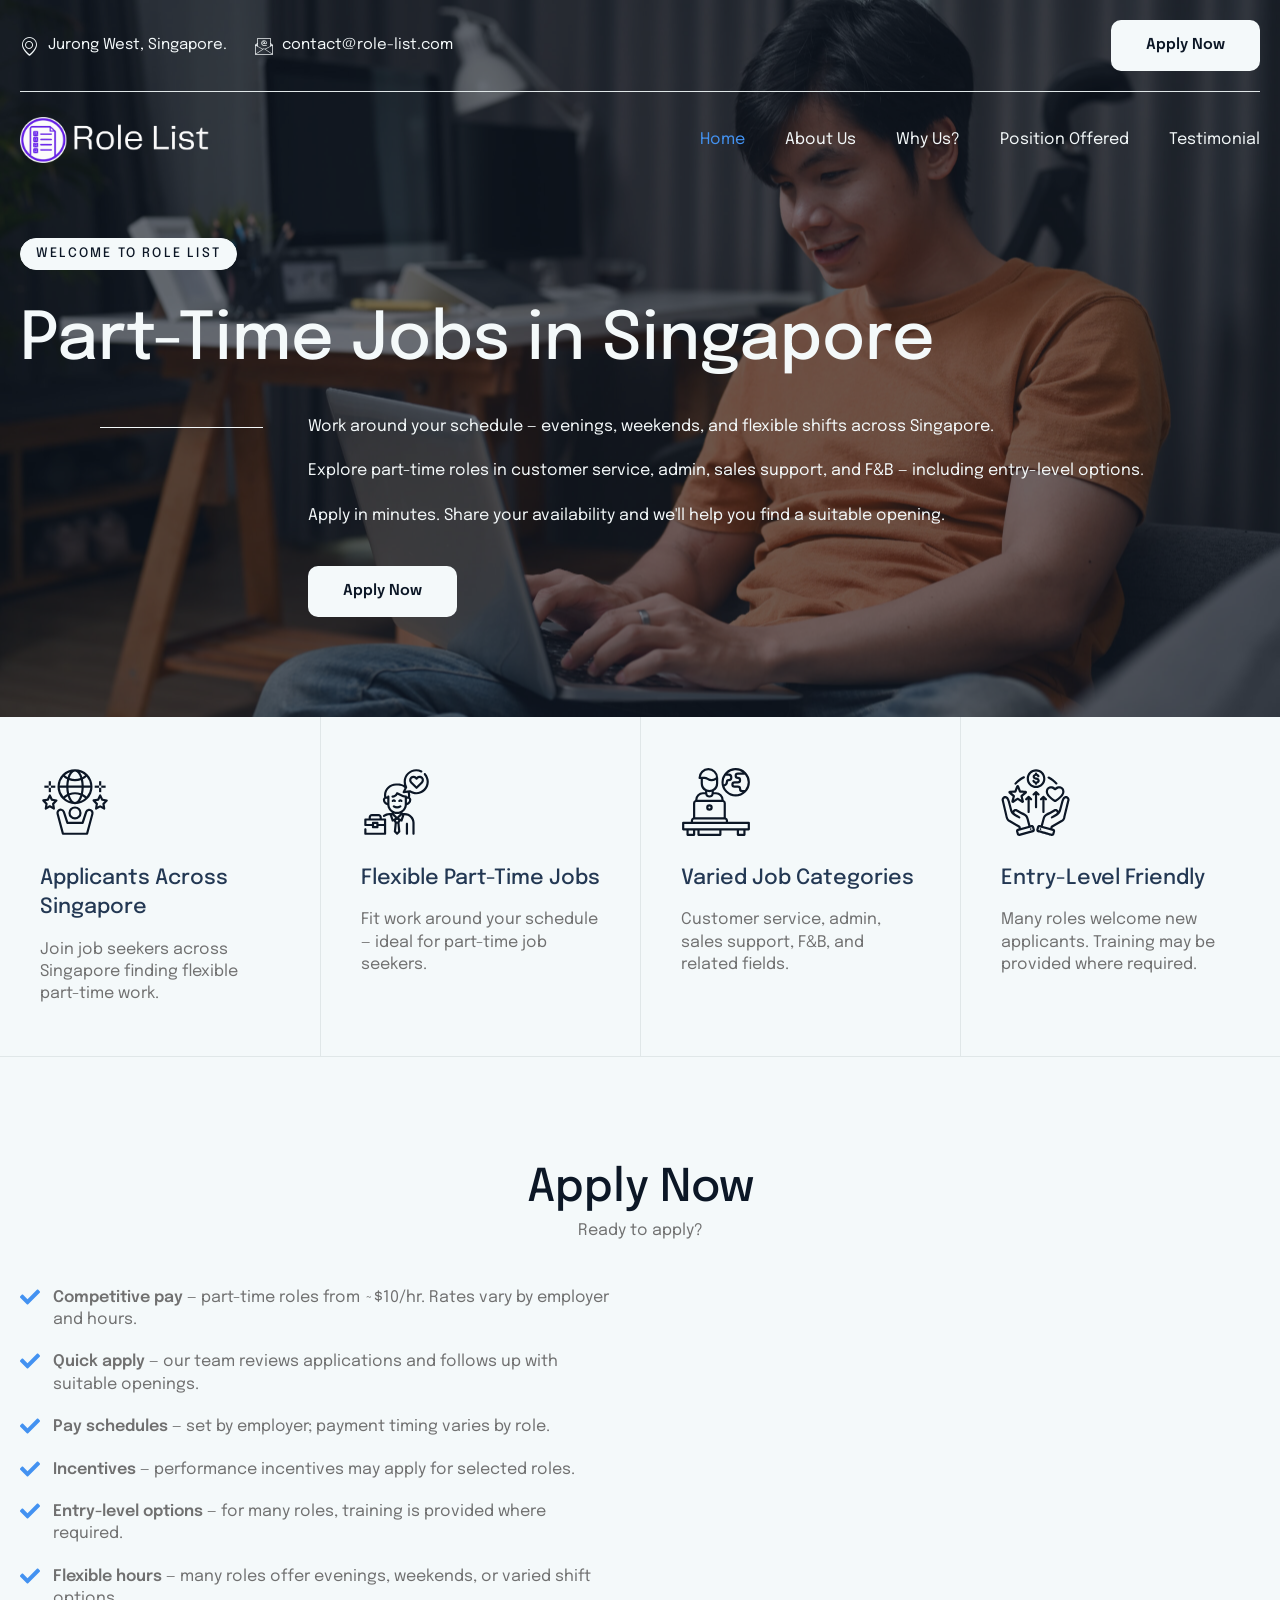
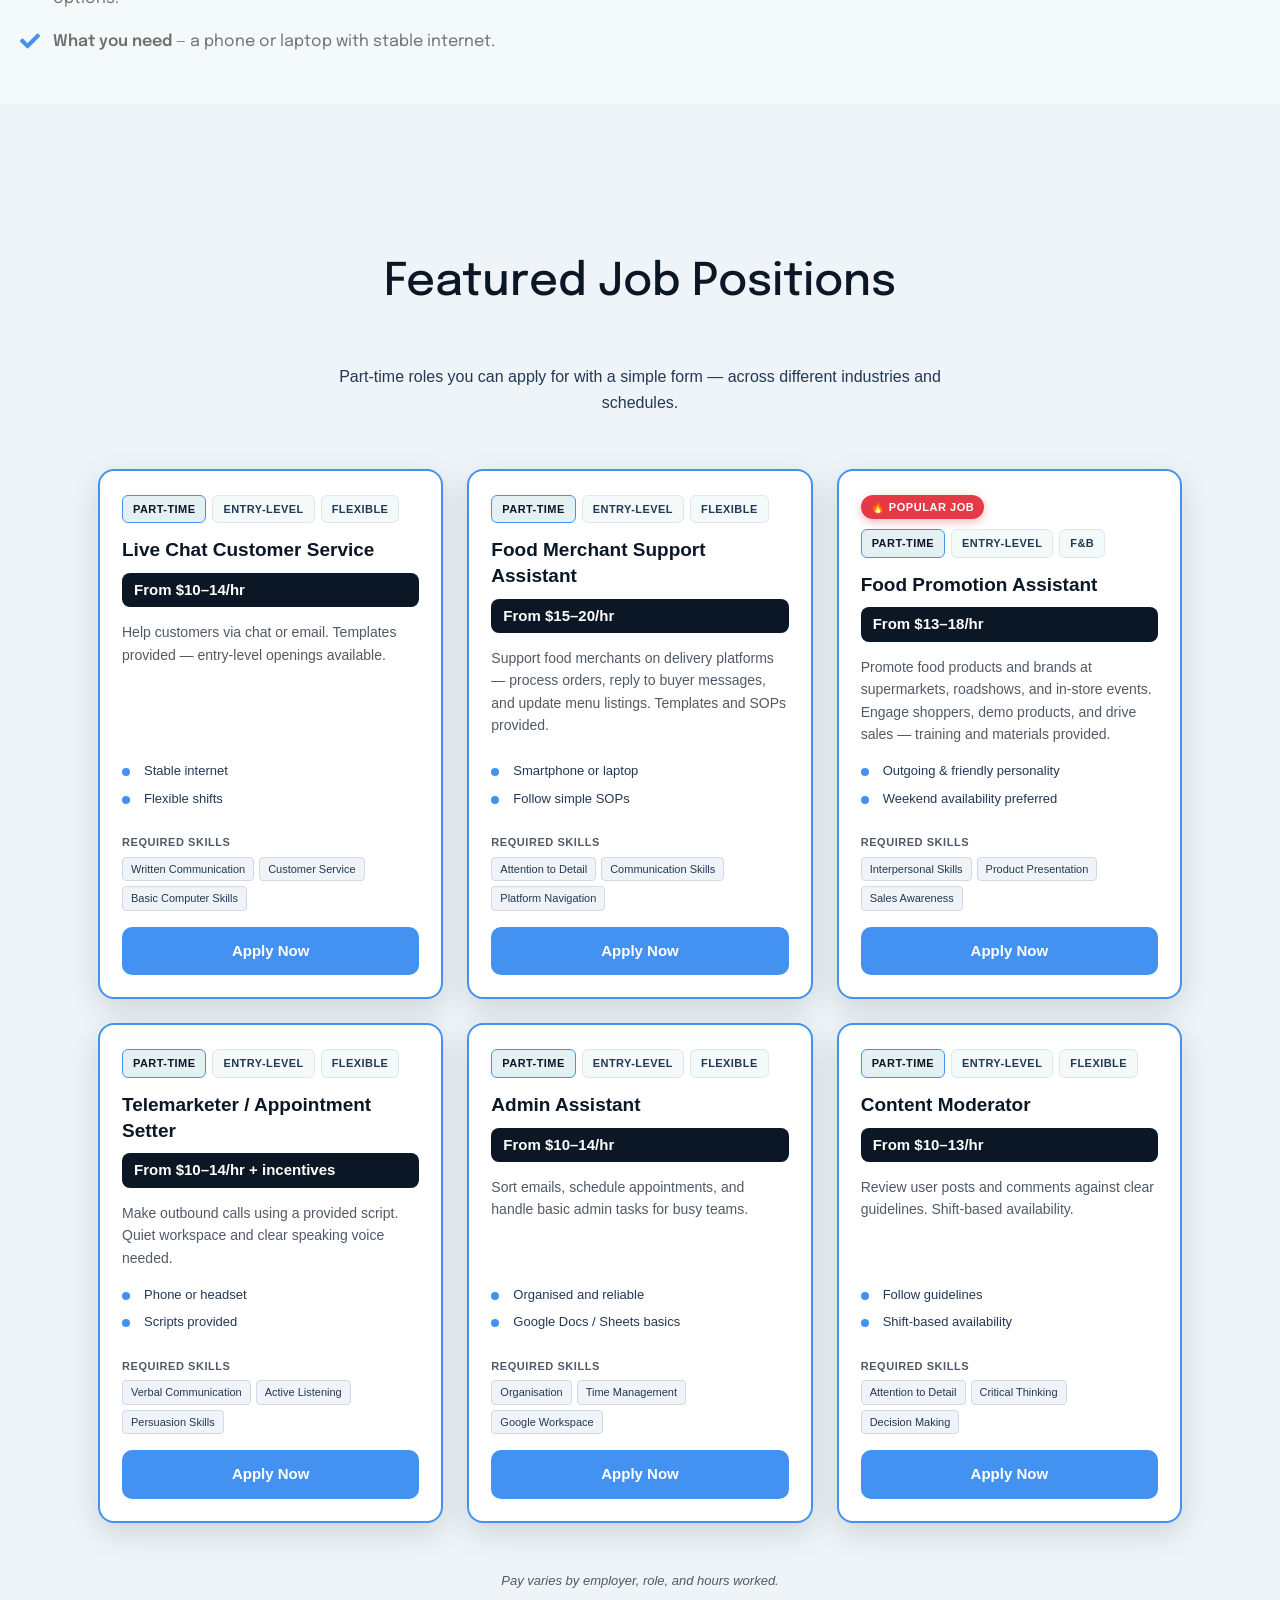
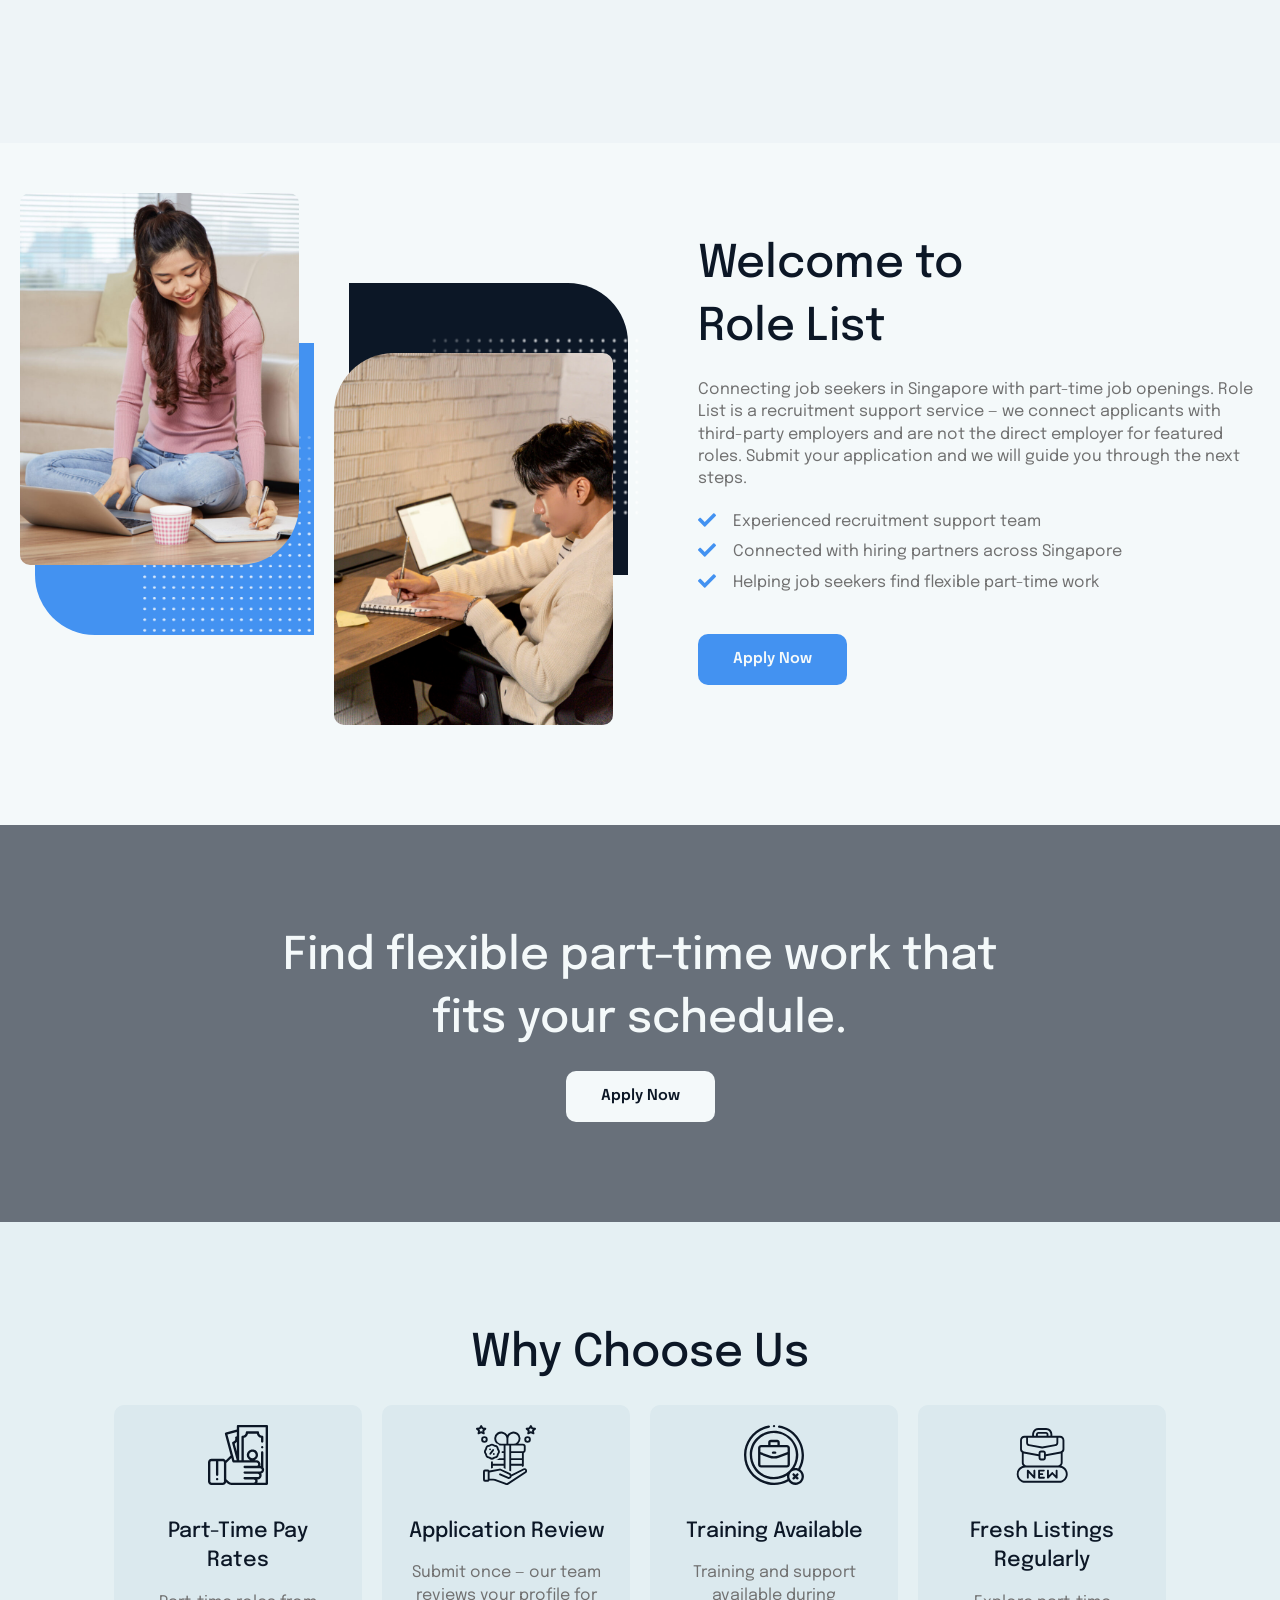
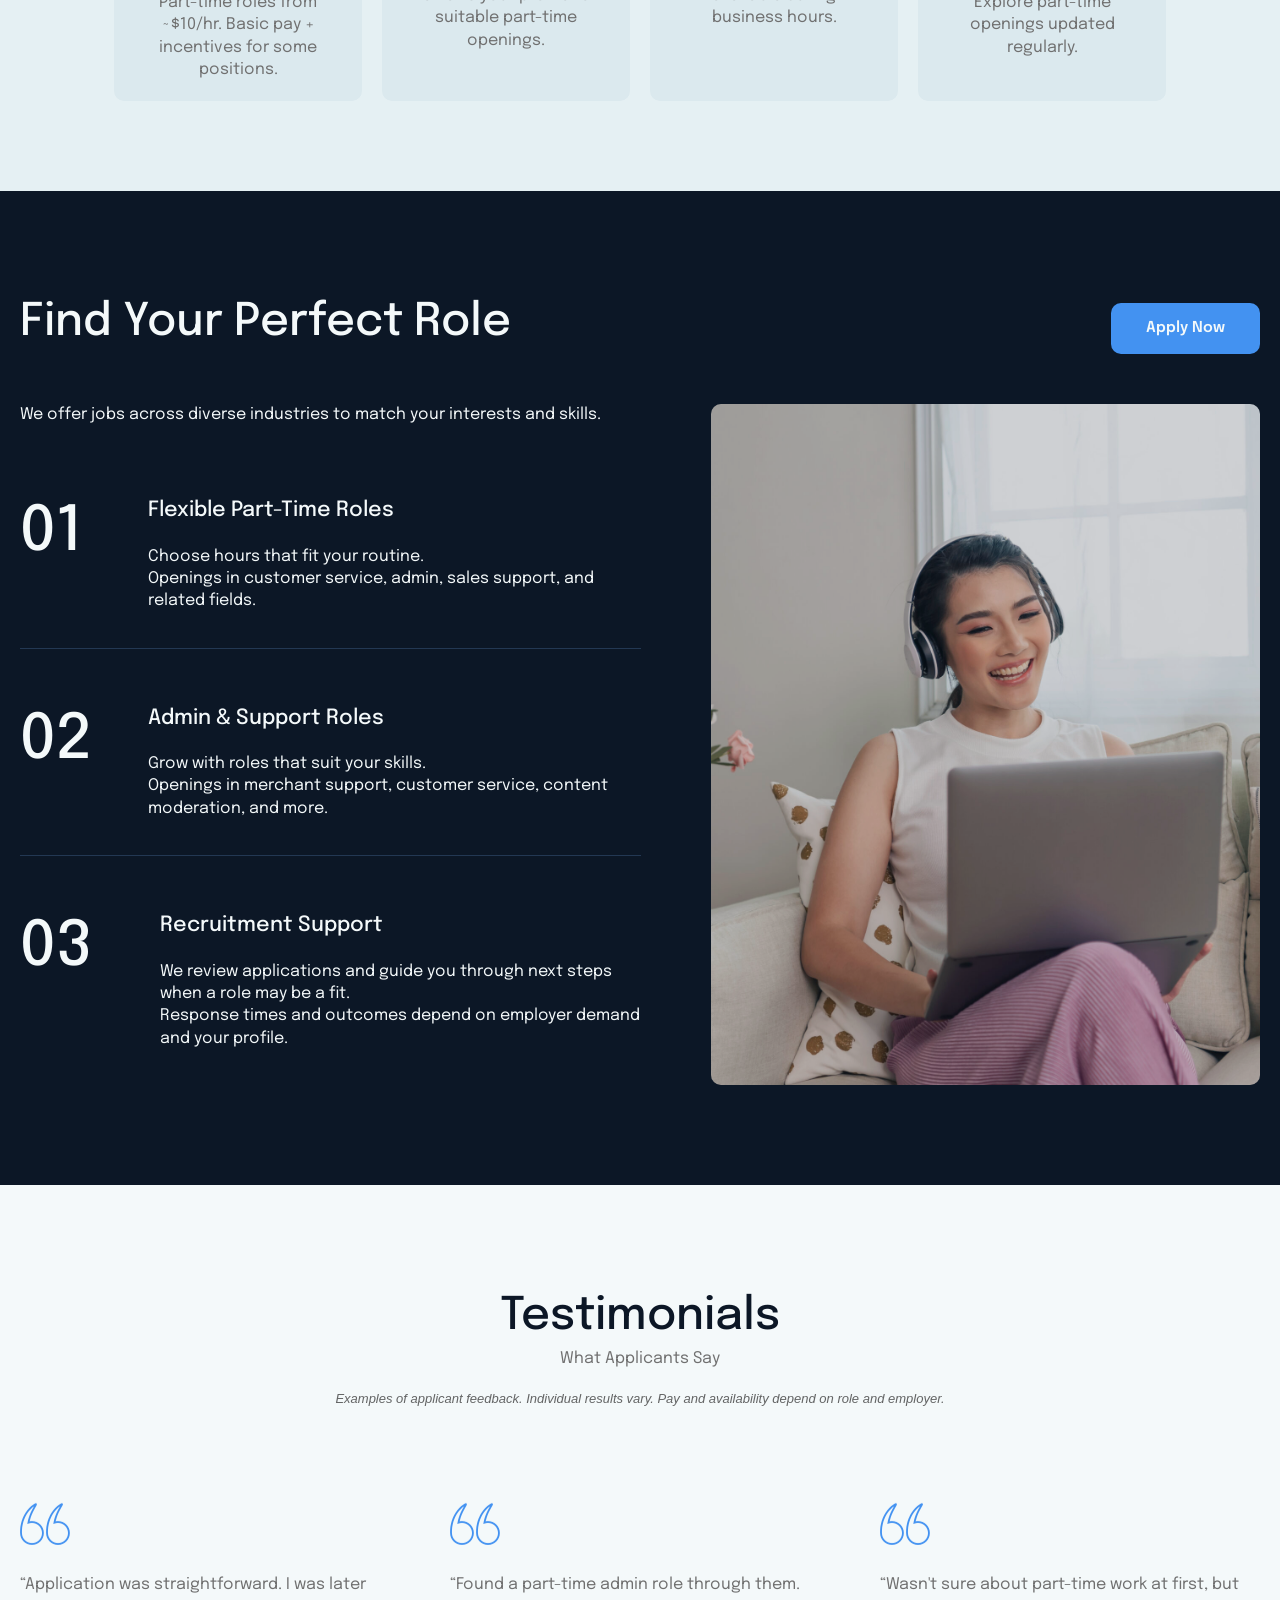
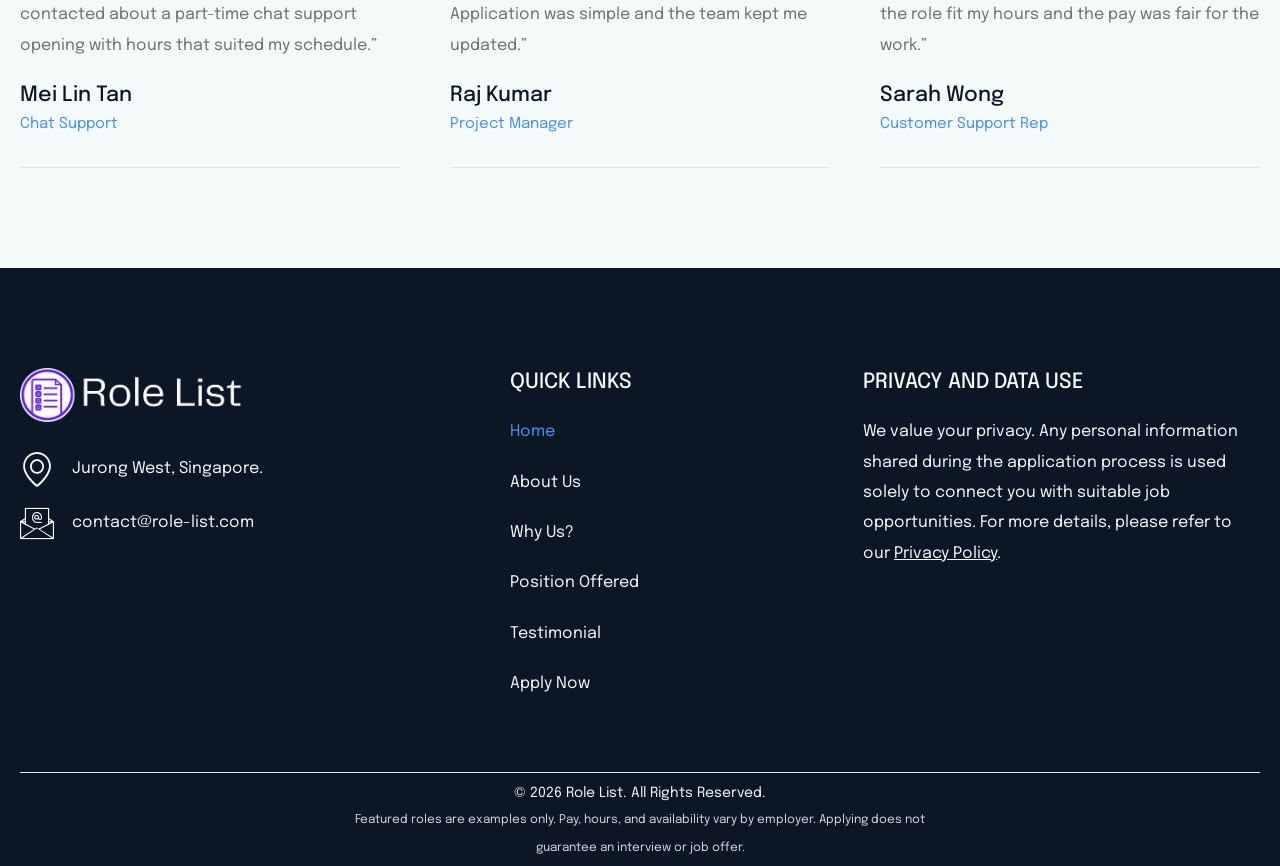
==== commit a0ef05af: "Center Why Us row after removing AI-Powered Matching block Co-authored-by: VicTheCoderking <VicTheCo" ====
--- a/index.html
+++ b/index.html
@@ -211,6 +211,9 @@
 .elementor-element-4142490d,
 .elementor-element-d352ac4,
 .elementor-element-57eb5e9 { display: none !important; }
+/* Re-centre the Why Us row now that one item is gone */
+.elementor-element-c91d6f1 { justify-content: center !important; }
+.elementor-element-3d0a412 { justify-content: center !important; }
 @media (max-width: 980px) {
 	#job .job-grid { grid-template-columns: repeat(2, 1fr); gap: 18px; }
 }
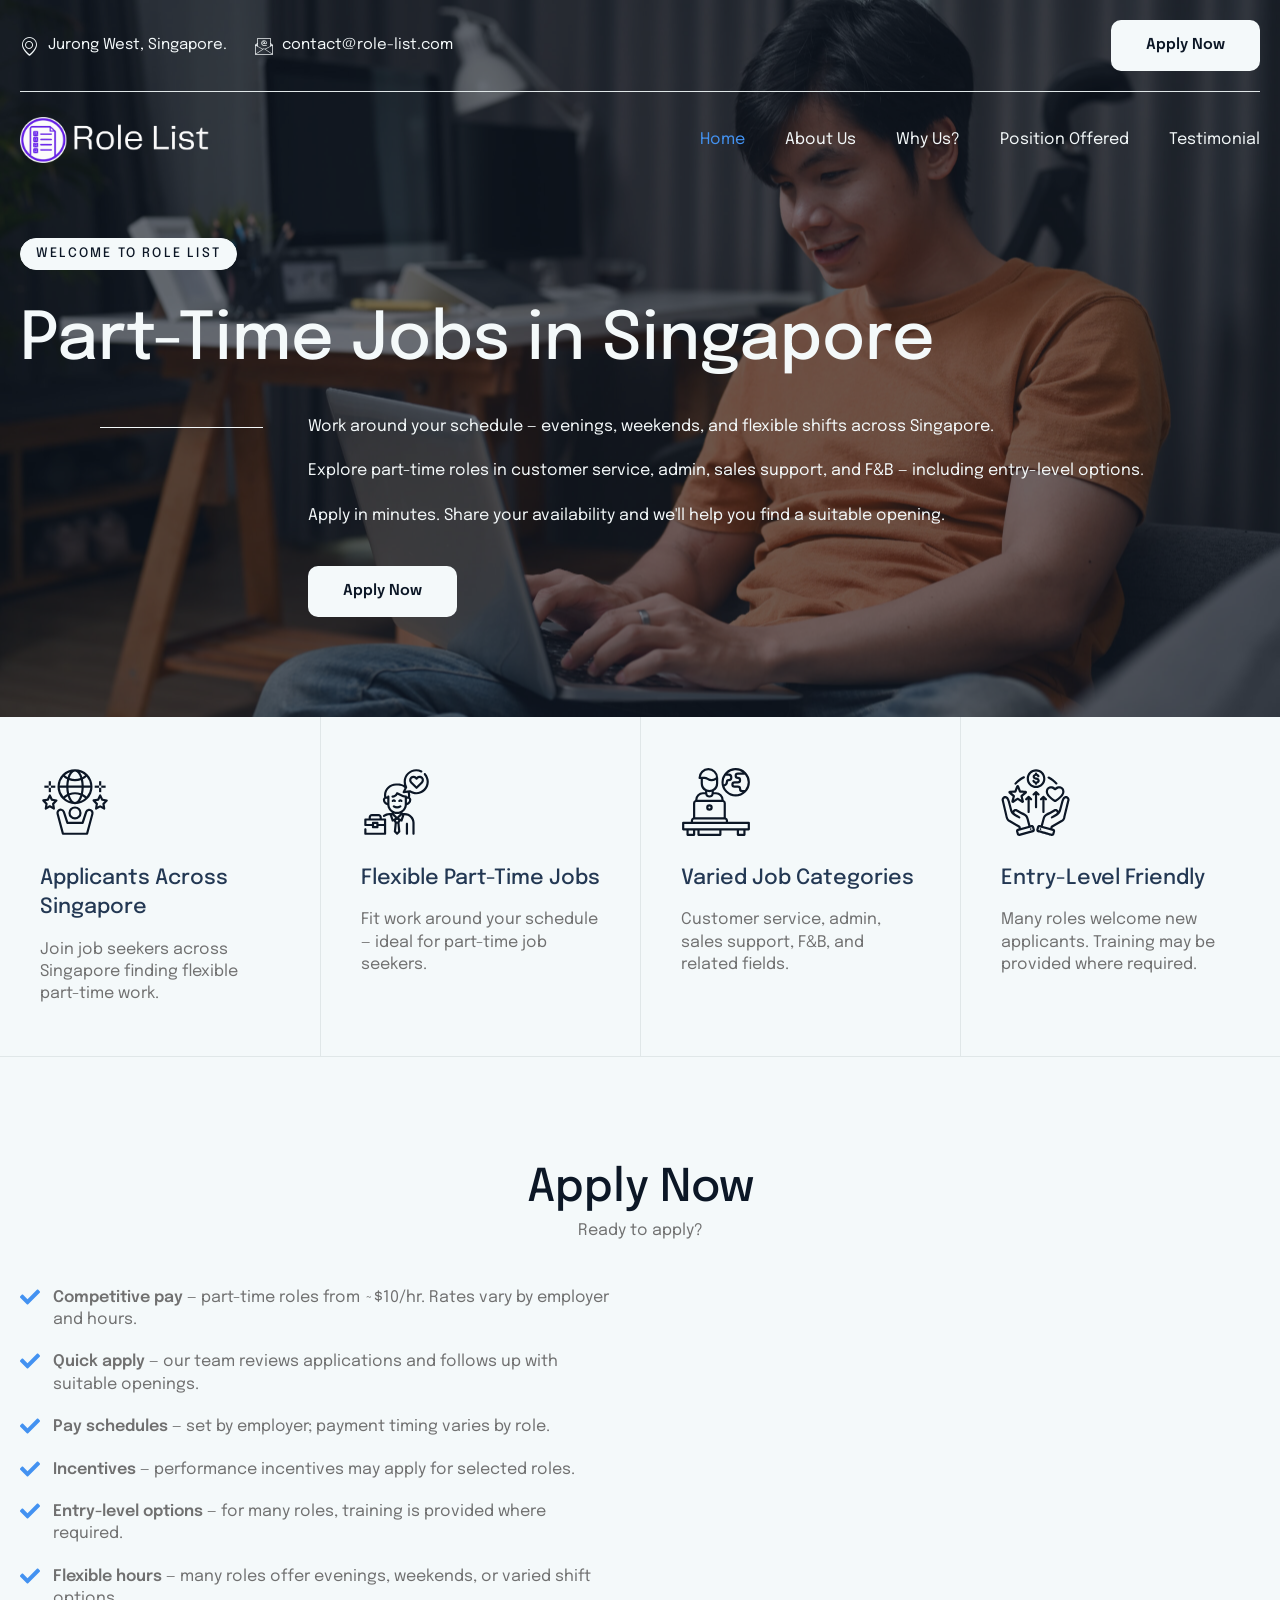
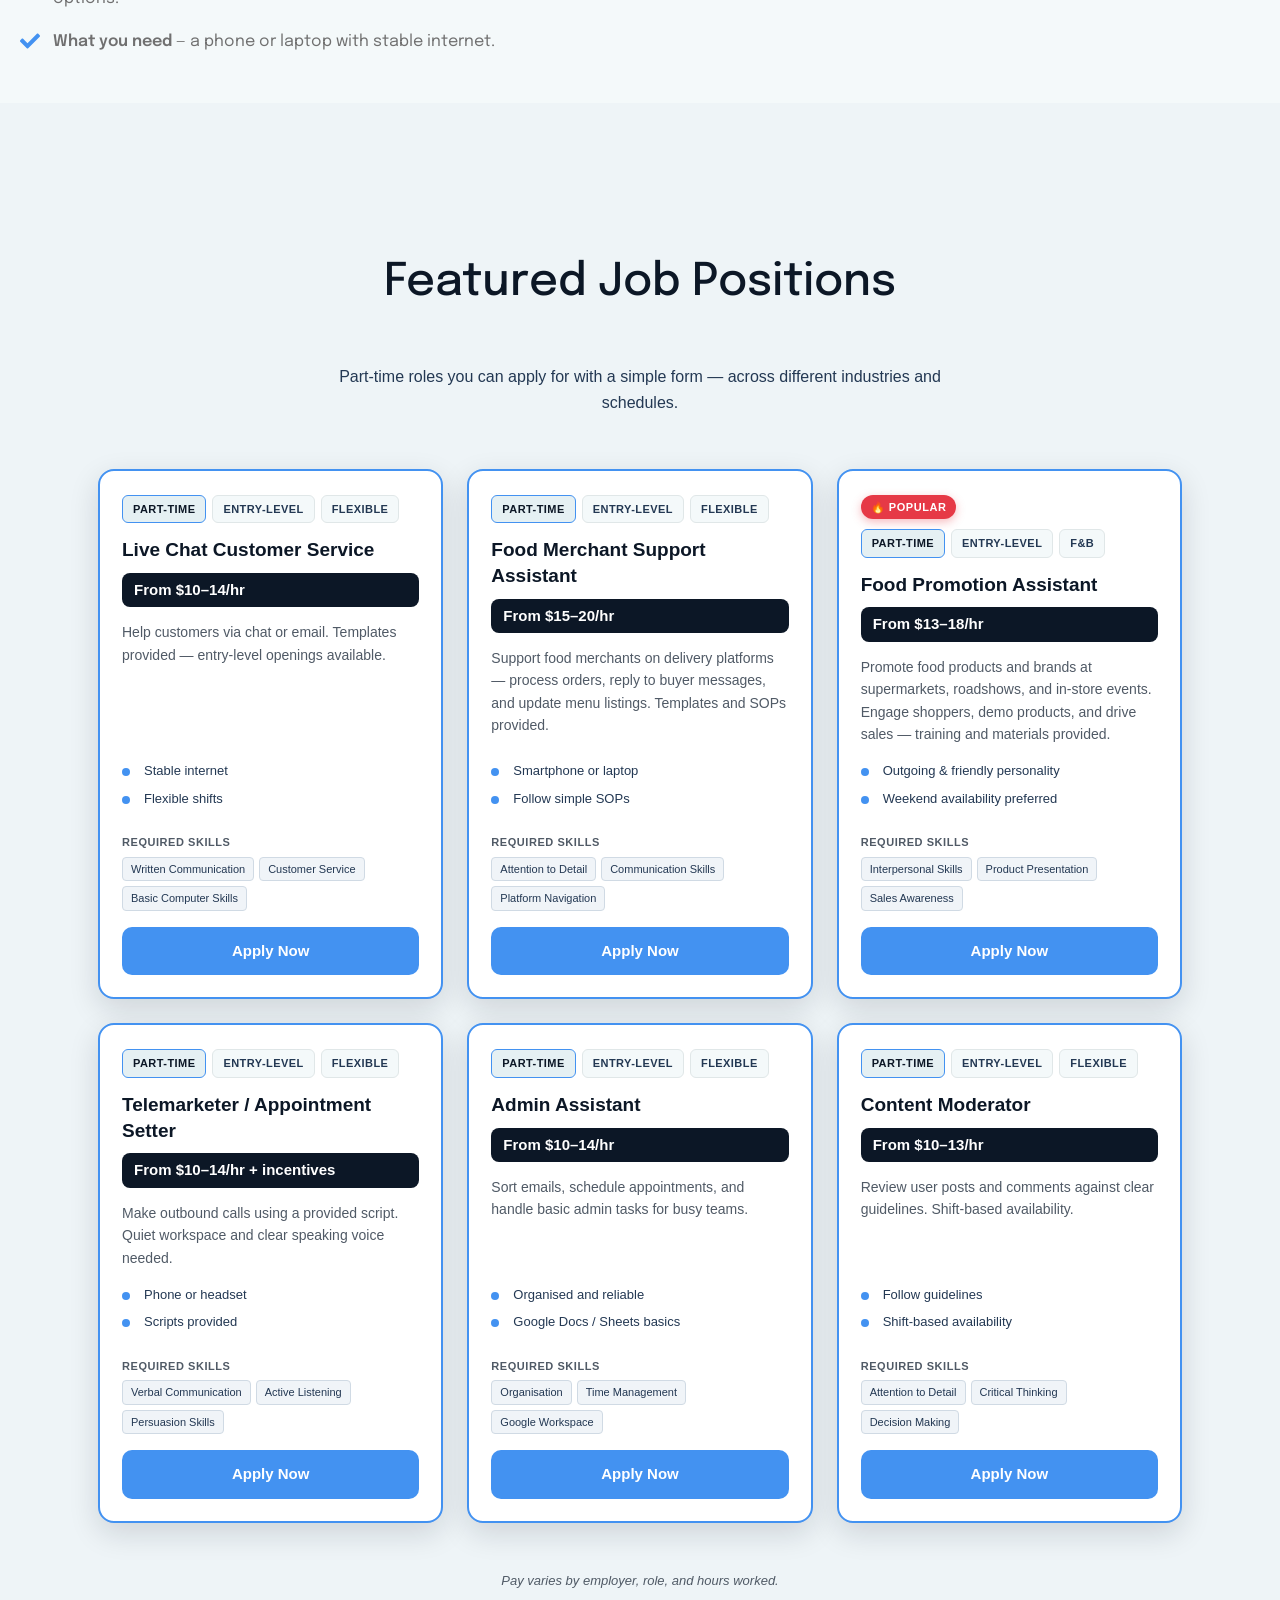
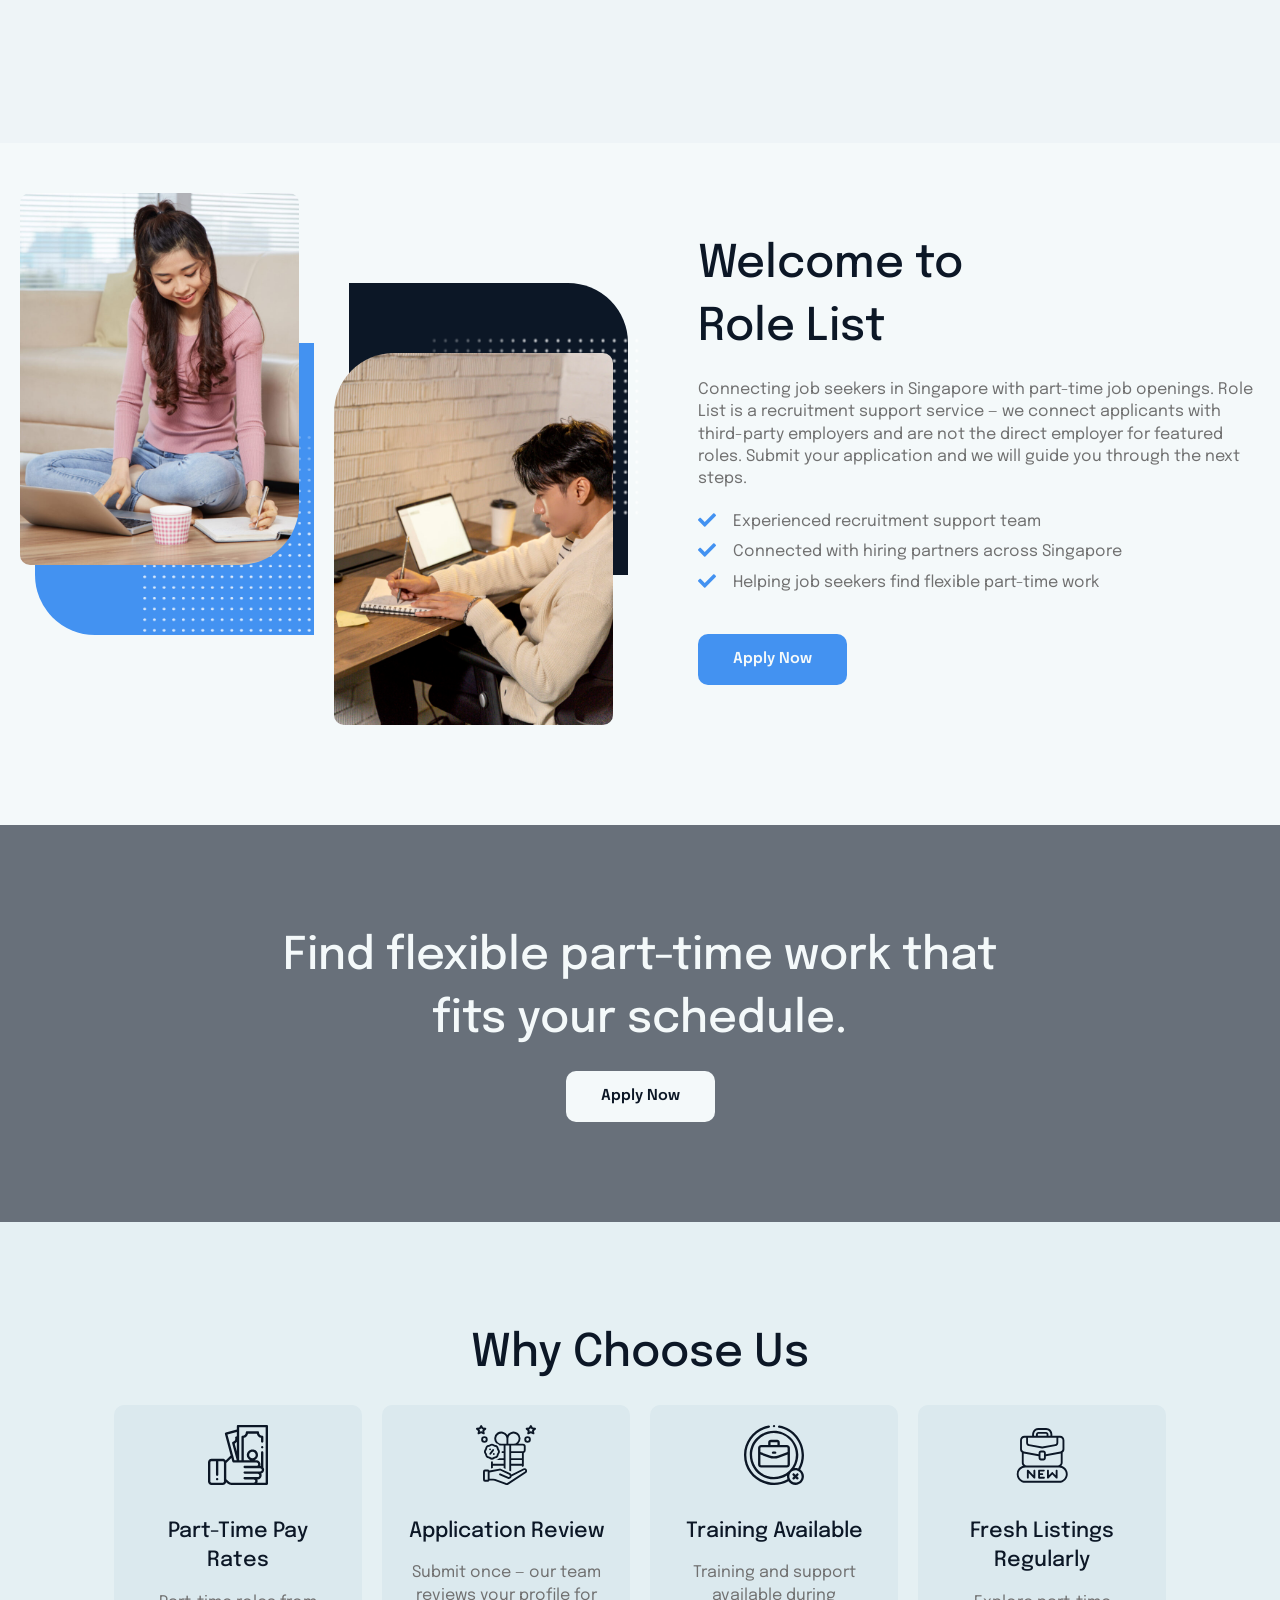
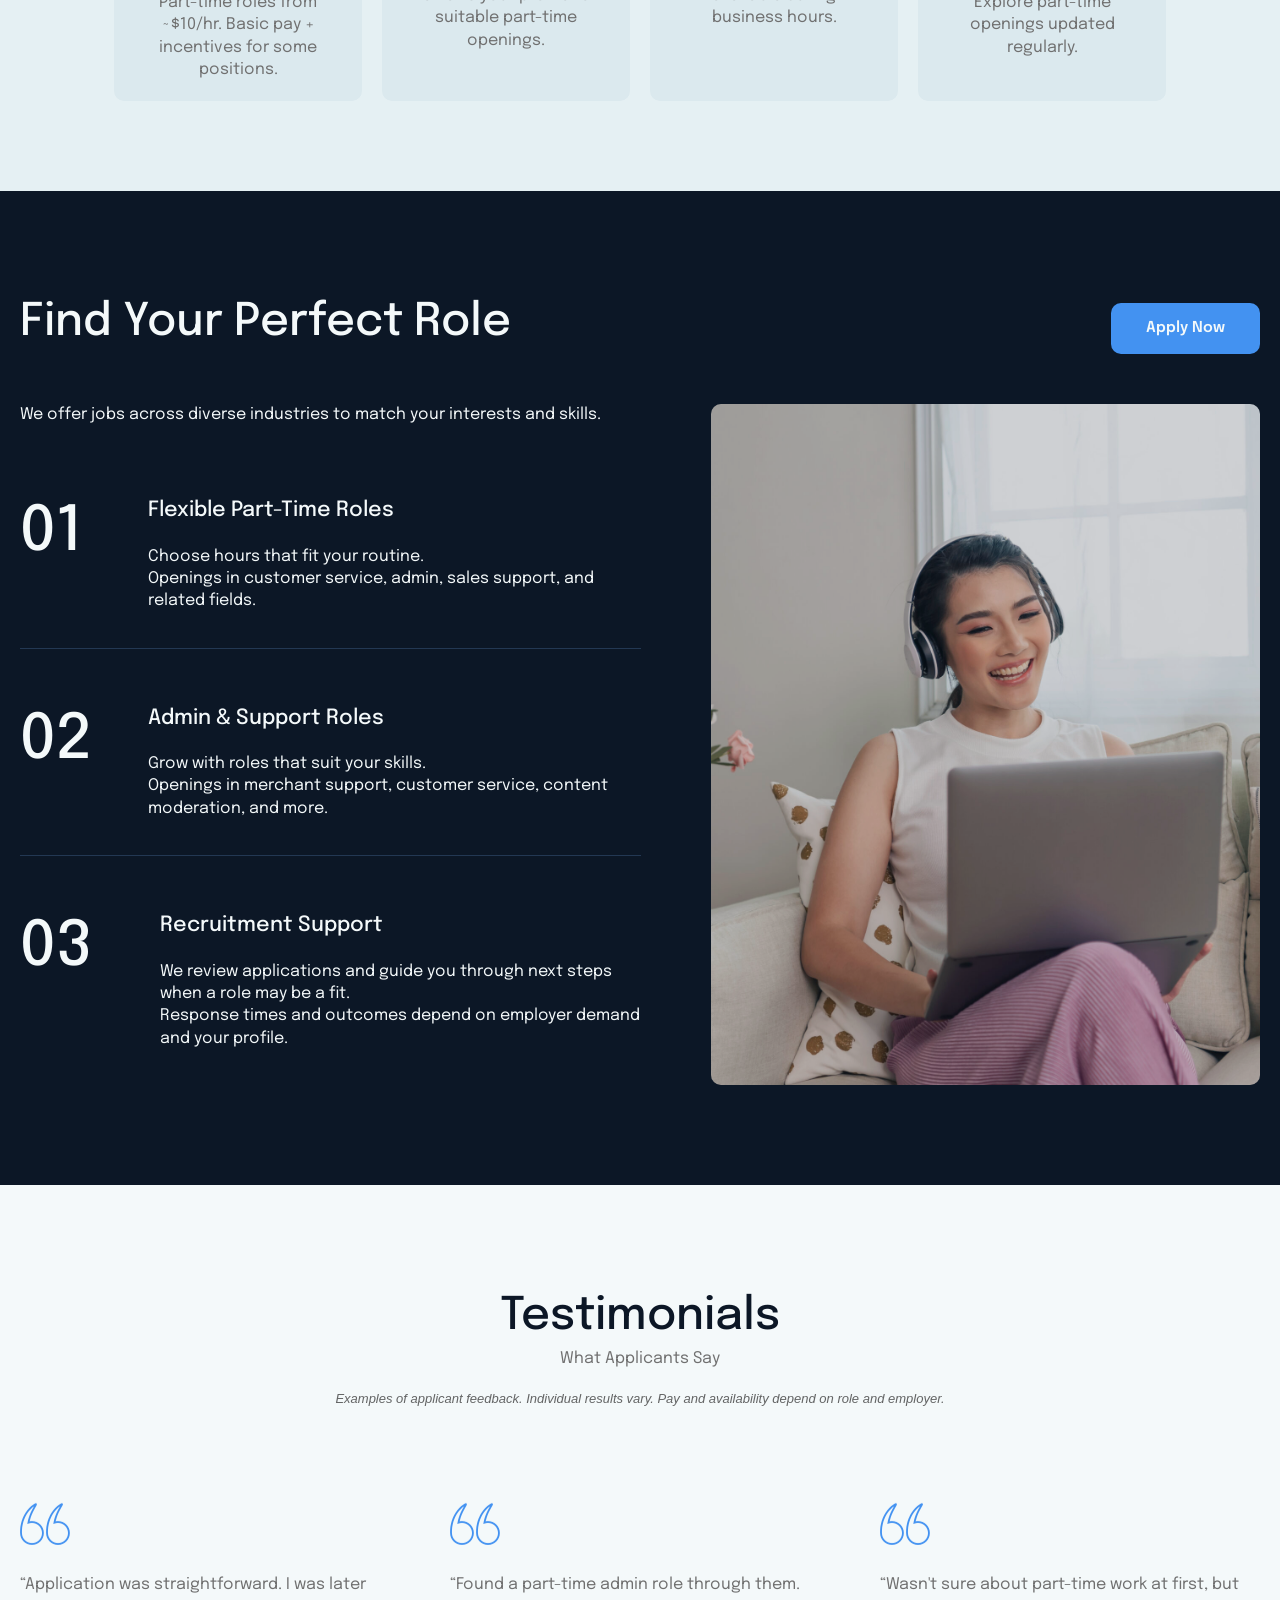
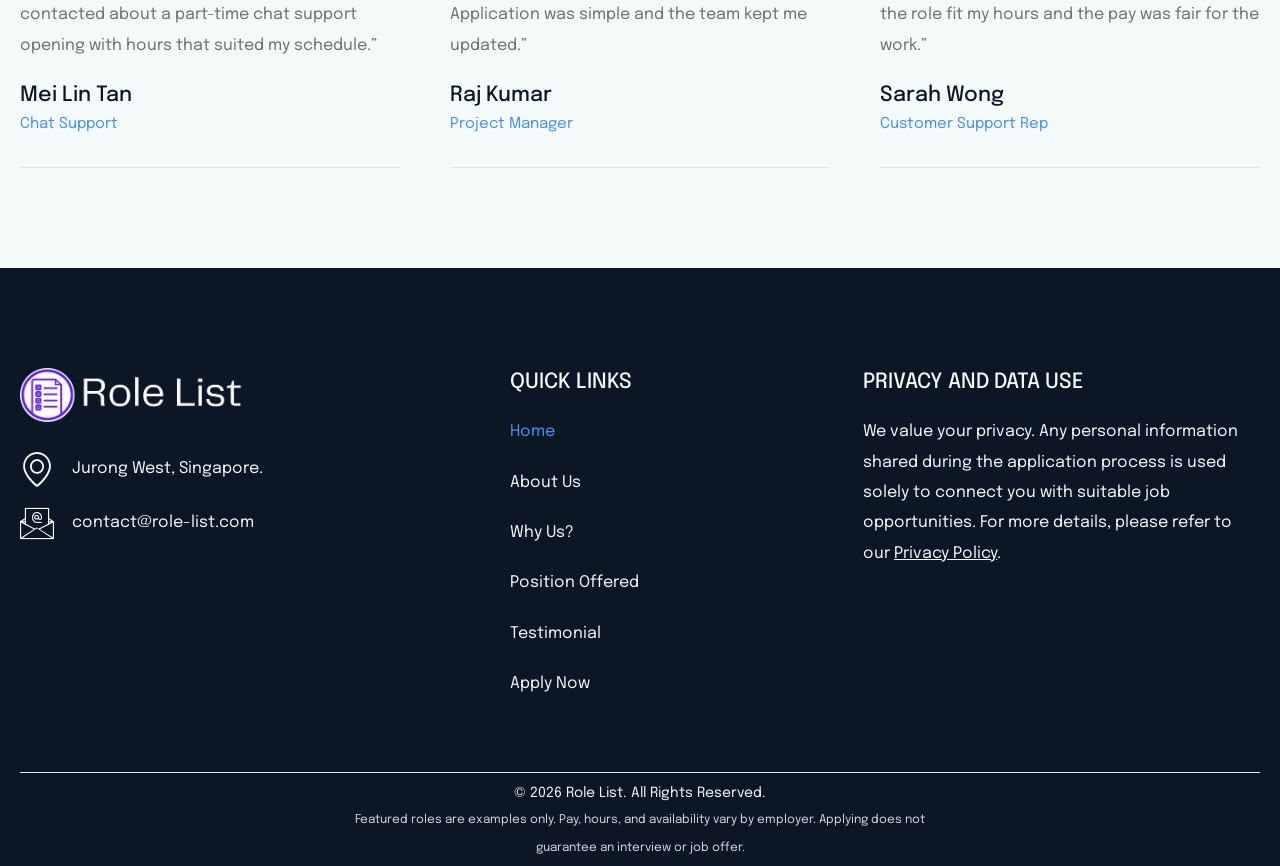
==== commit 55da9e0c: "Update badge text from 'Popular Job' to 'Popular' Co-authored-by: VicTheCoderking <VicTheCoderking@u" ====
--- a/index.html
+++ b/index.html
@@ -579,7 +579,7 @@
 					<a class="job-card-cta" href="#apply">Apply Now</a>
 				</article>
 				<article class="job-card" role="listitem">
-					<div class="job-card-badge job-card-badge--hot">&#x1F525; Popular Job</div>
+					<div class="job-card-badge job-card-badge--hot">&#x1F525; Popular</div>
 					<div class="job-card-tags"><span class="job-card-tag">Part-time</span><span class="job-card-tag">Entry-level</span><span class="job-card-tag">F&amp;B</span></div>
 					<h3 class="job-card-title">Food Promotion Assistant</h3>
 					<p class="job-card-pay">From $13–18/hr</p>
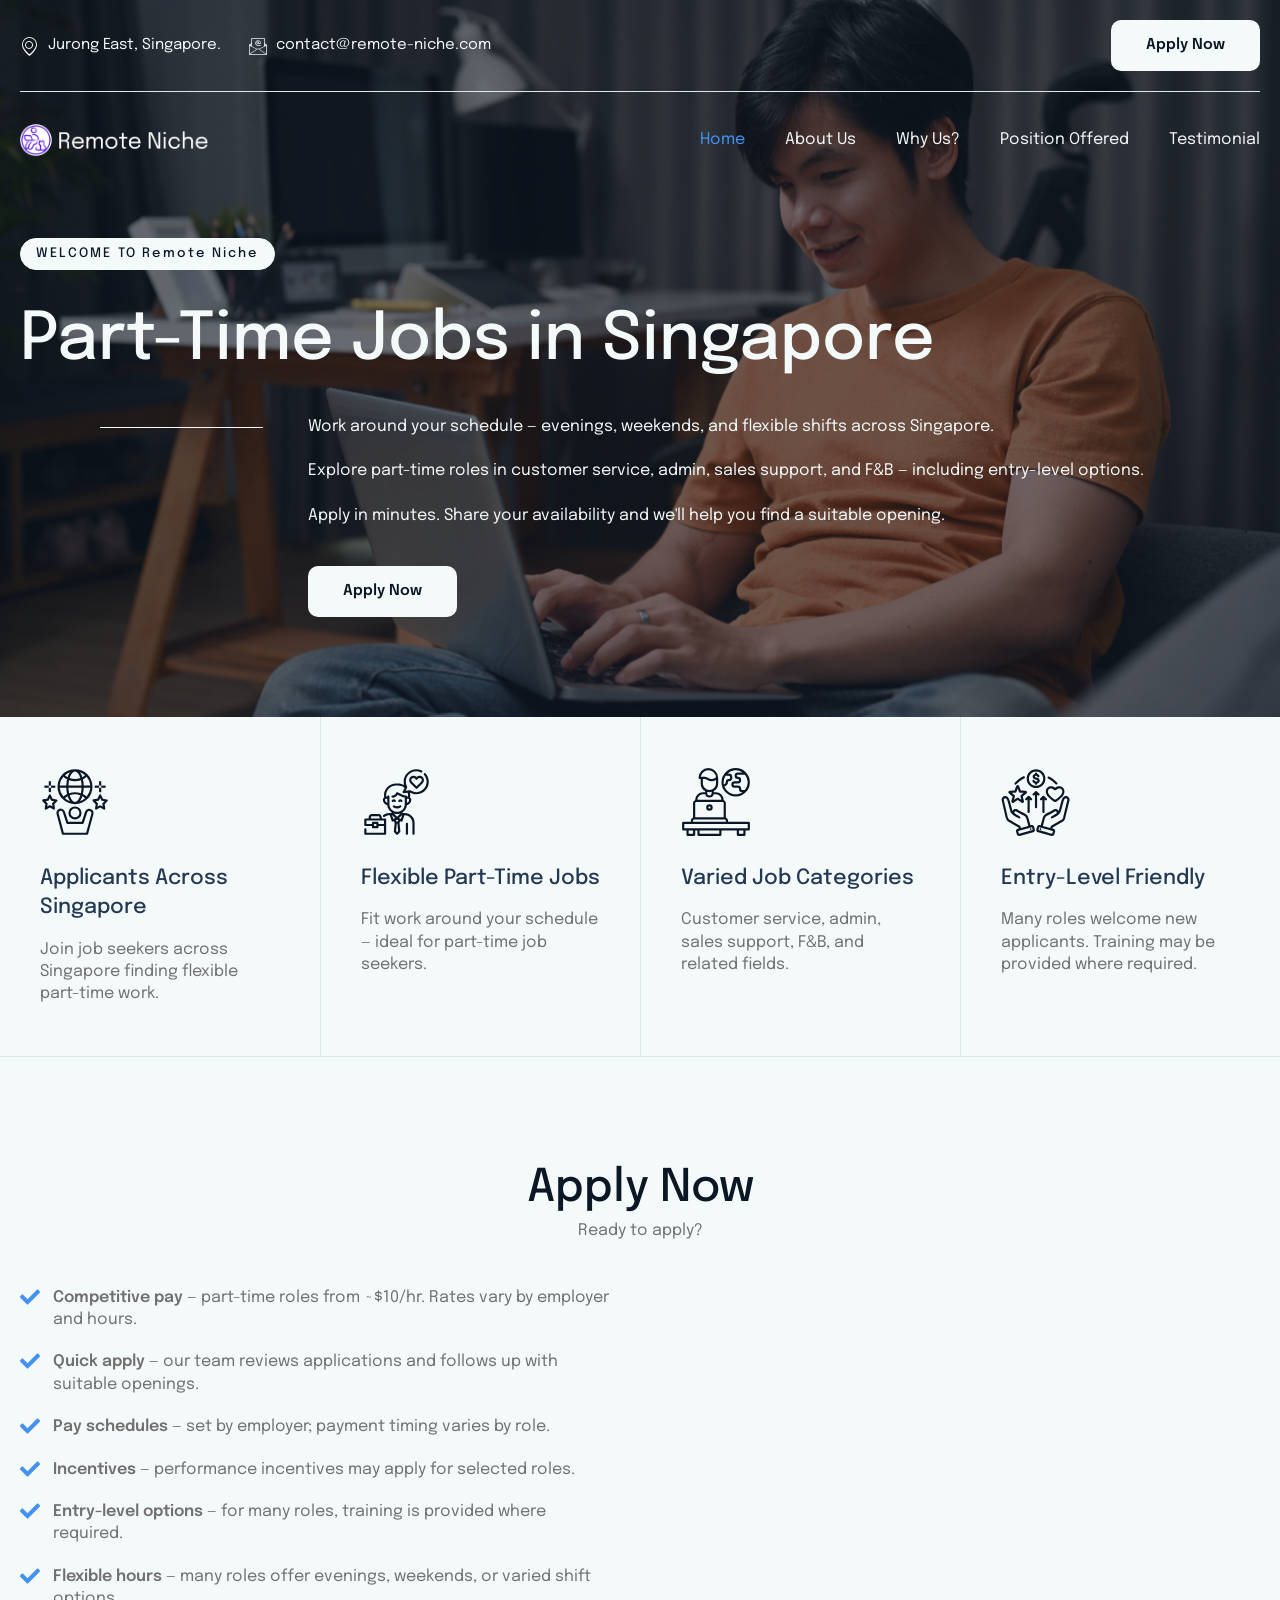
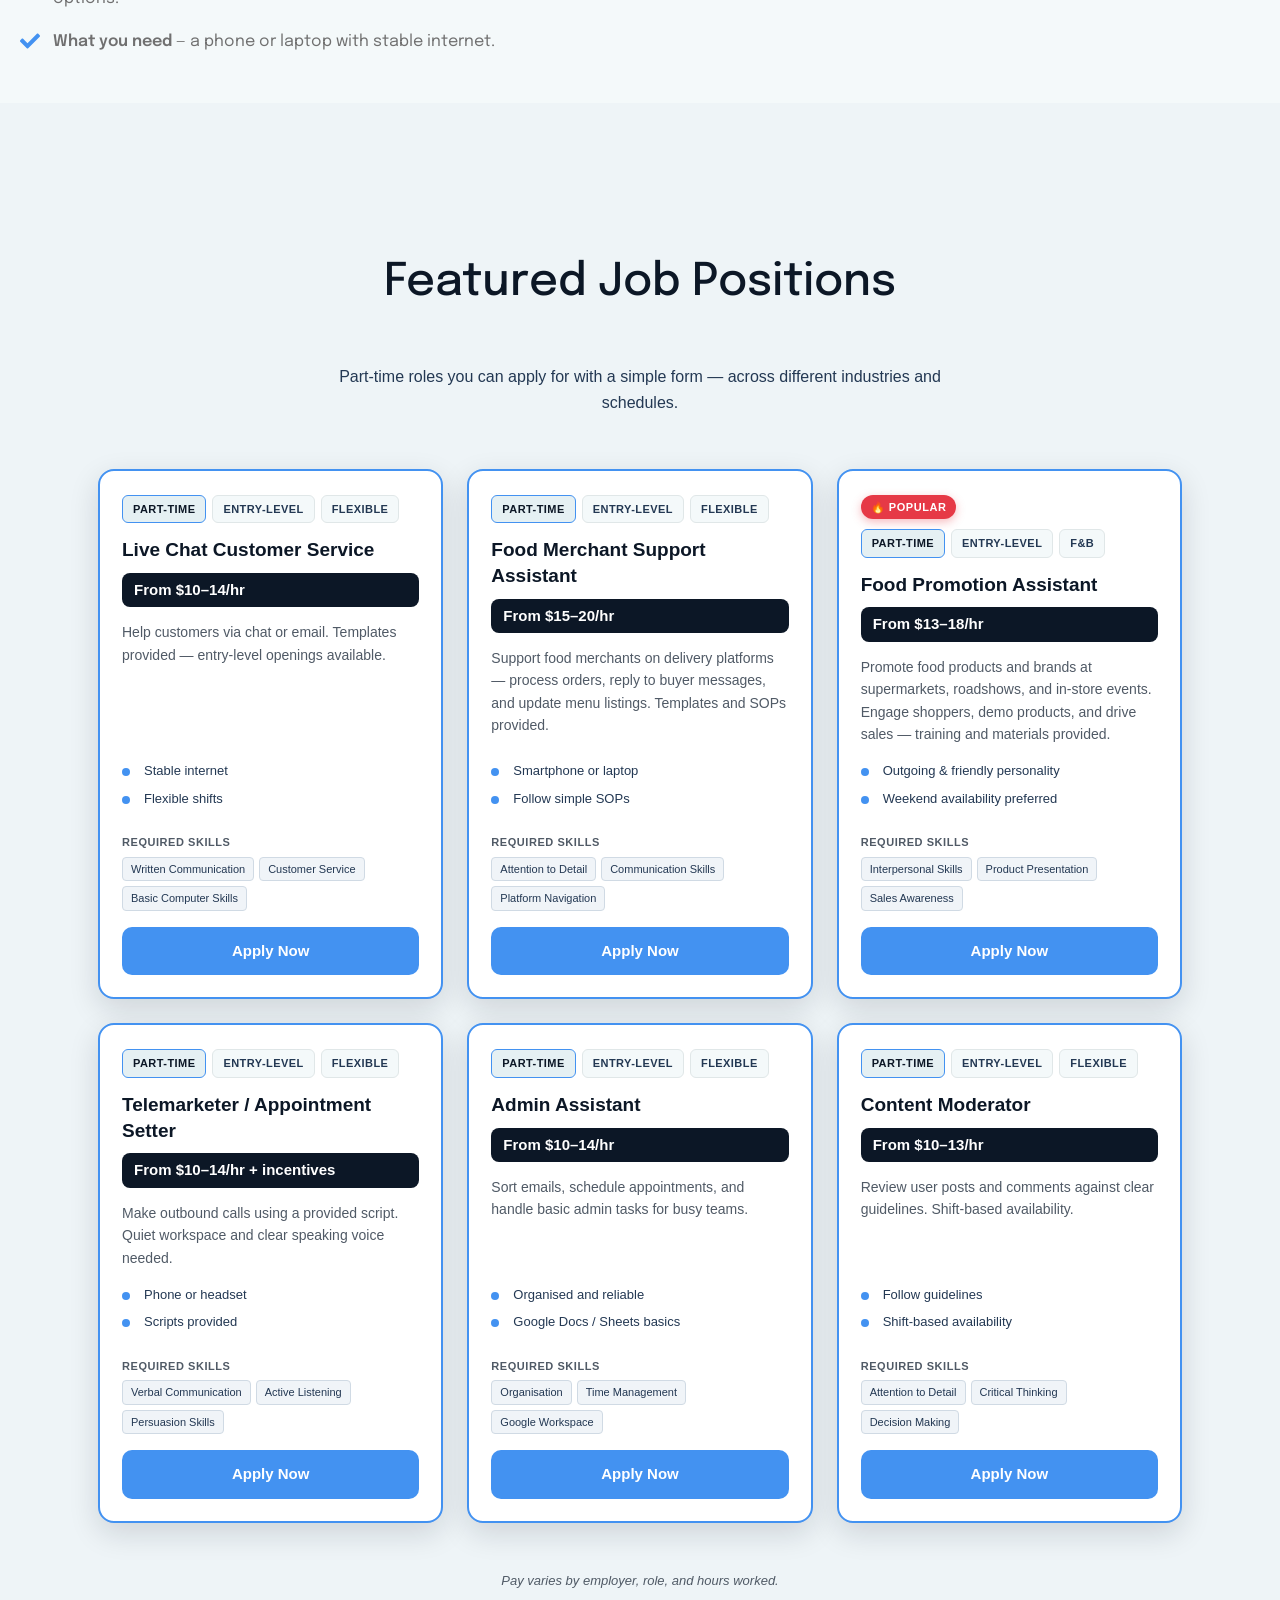
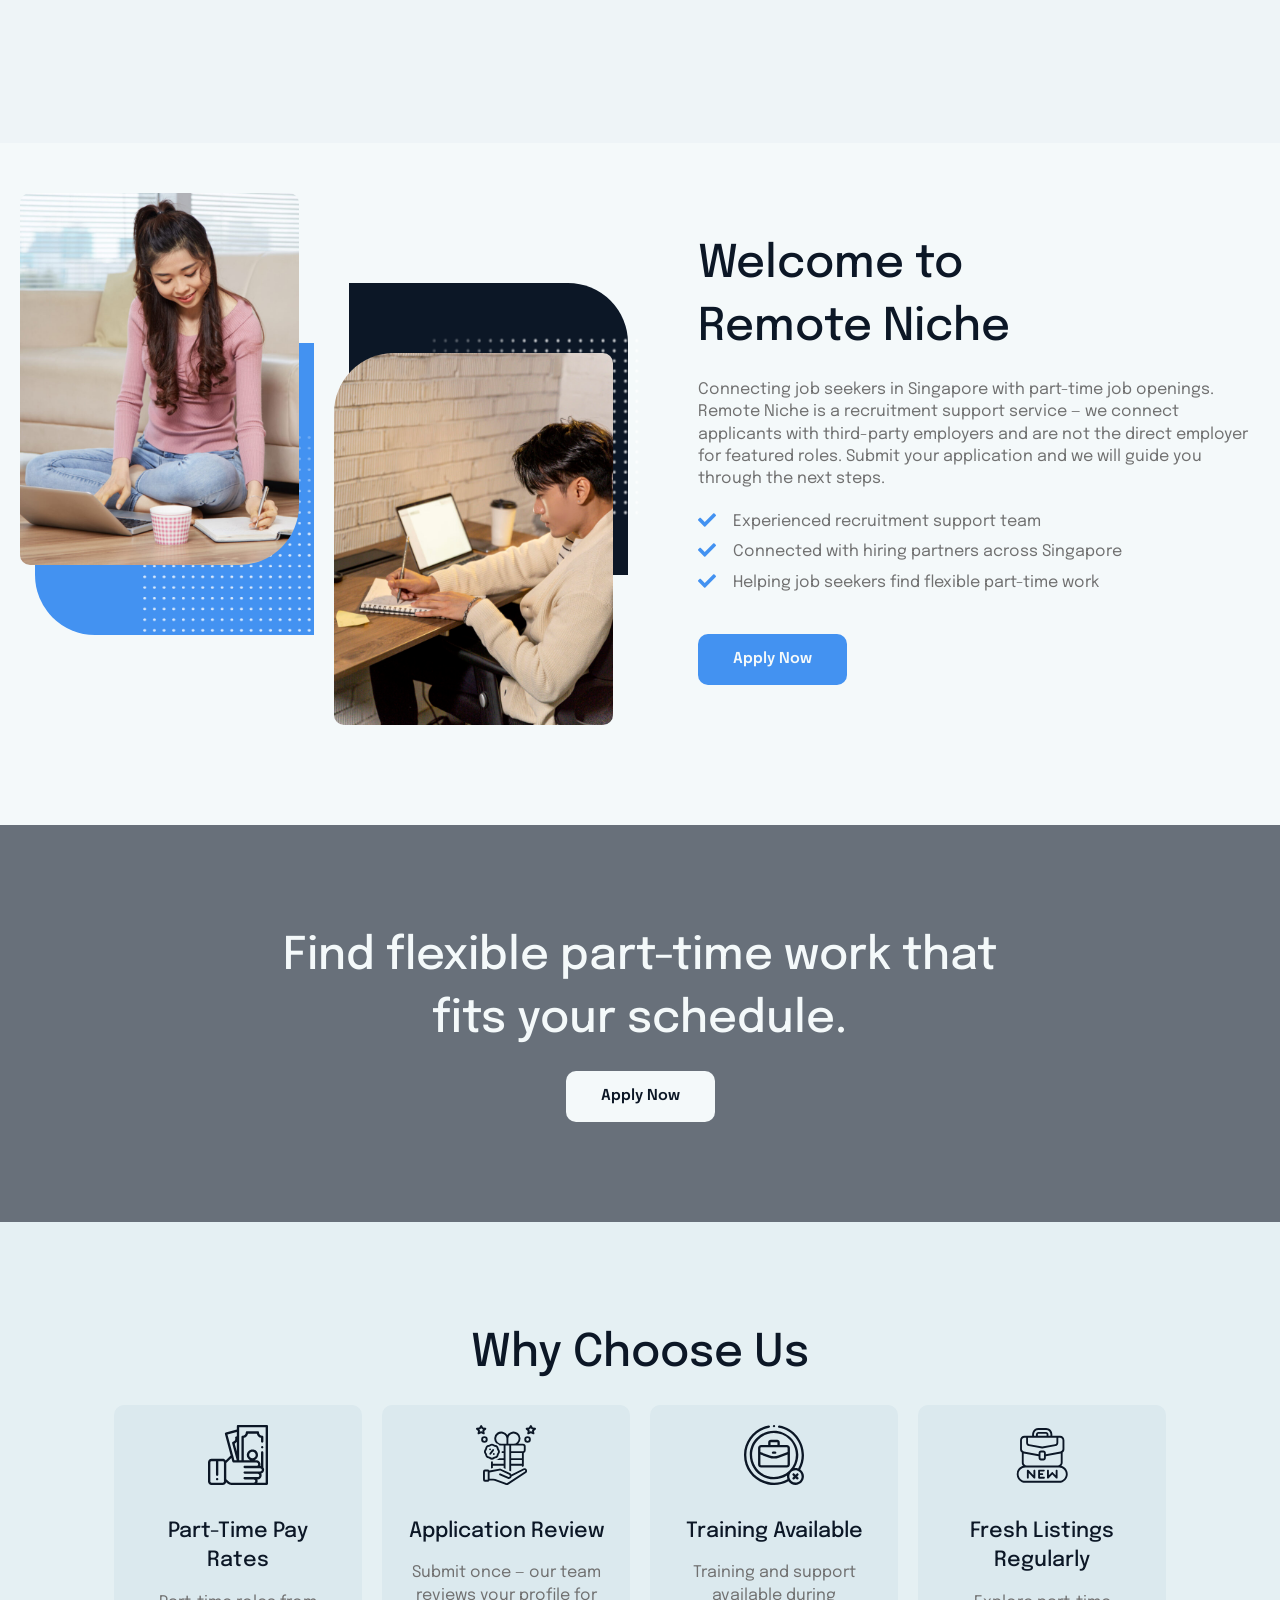
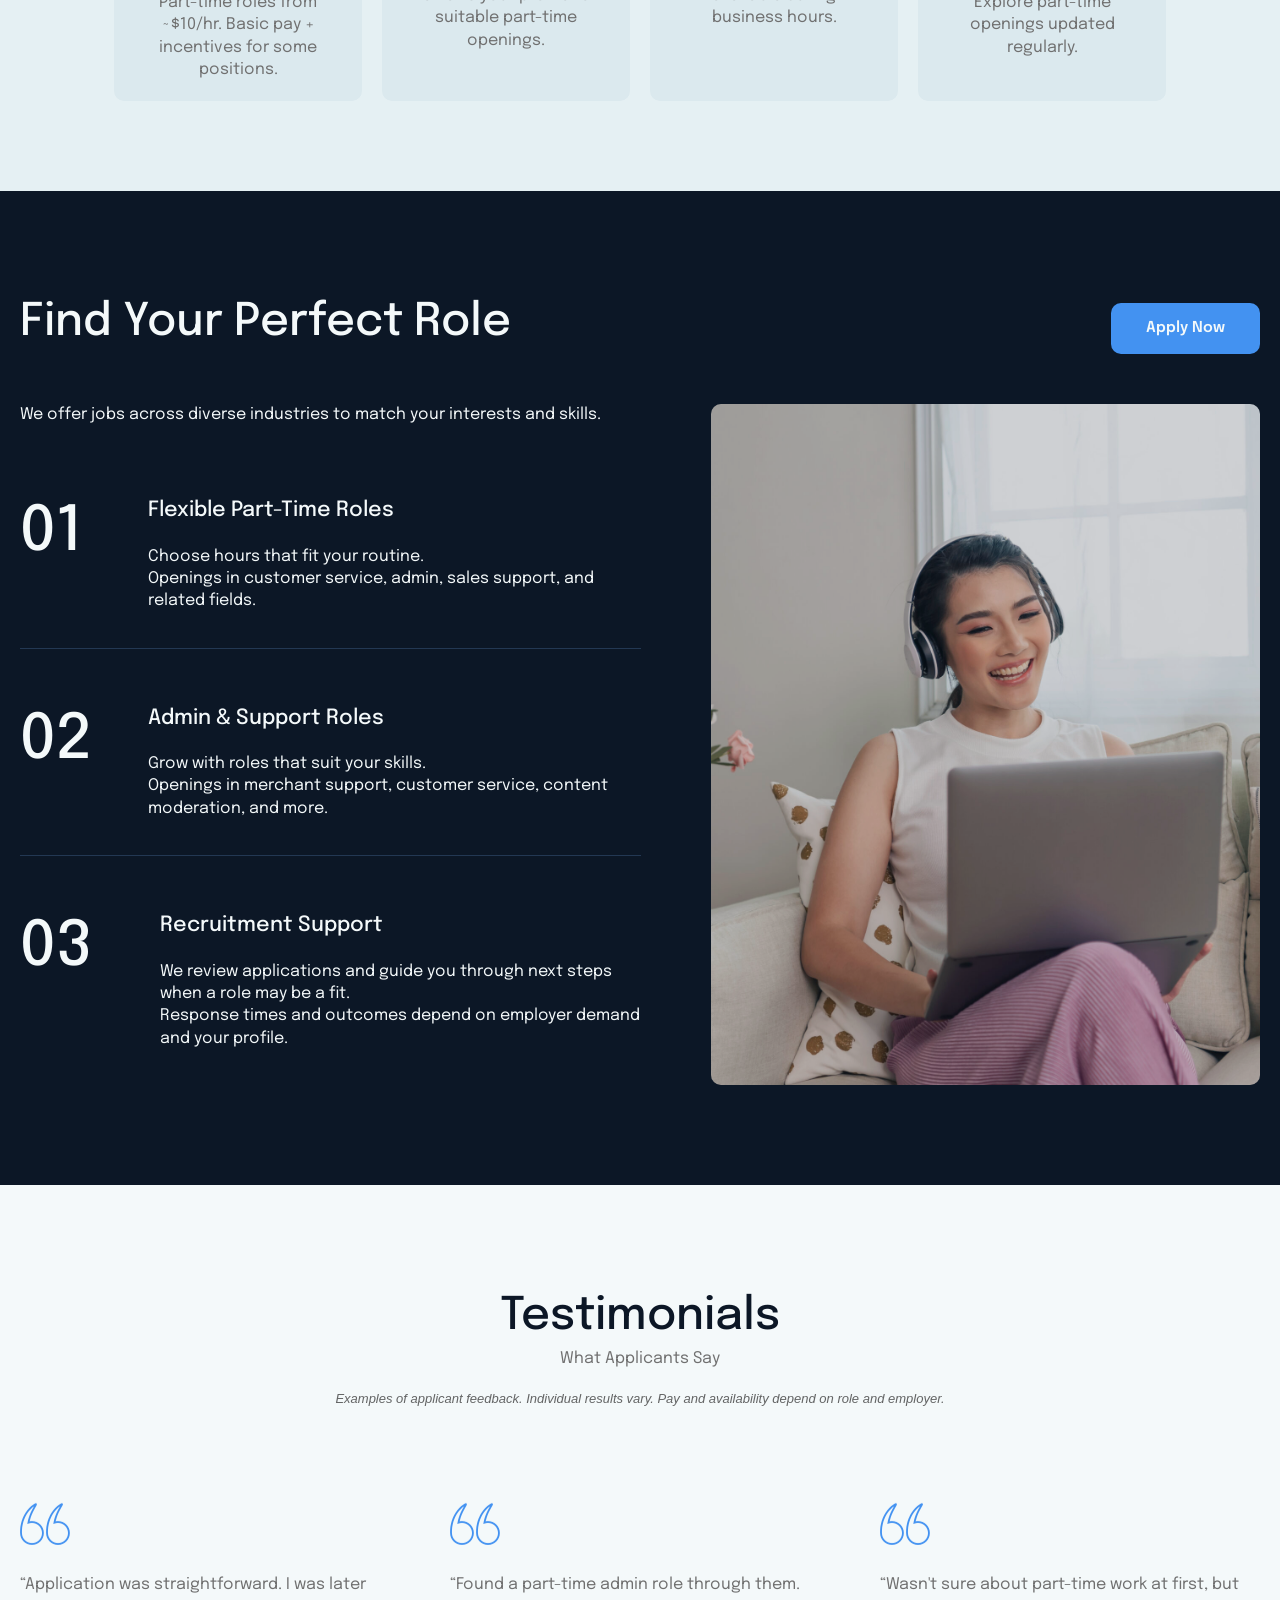
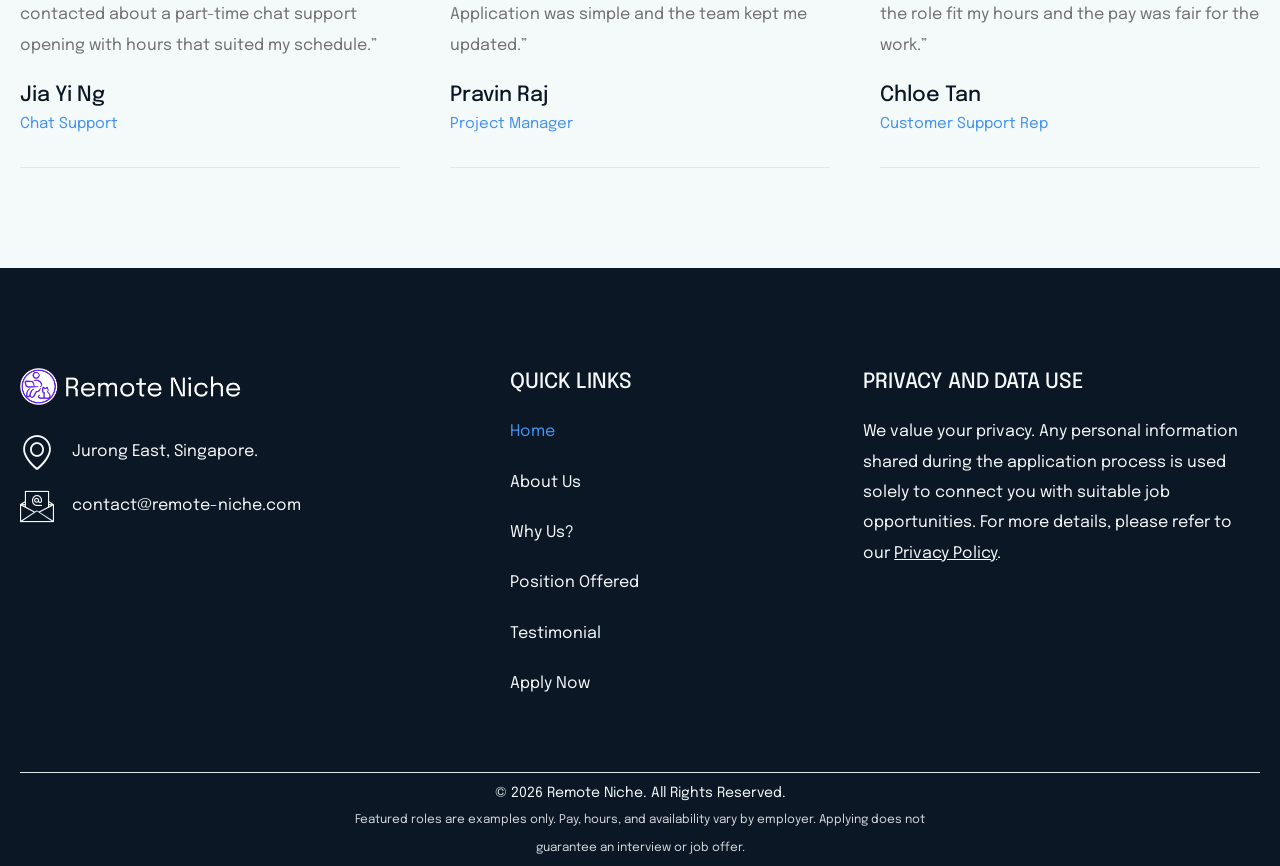
==== commit 41df9dda: "Dong SG2.0: remote-niche.com. Co-authored-by: Cursor <cursoragent@cursor.com>" ====
--- a/index.html
+++ b/index.html
@@ -11,10 +11,10 @@
 	<meta charset="UTF-8">
 	<meta name="viewport" content="width=device-width, initial-scale=1">
 	<link rel="profile" href="https://gmpg.org/xfn/11">
-	<title>Role List</title>
+	<title>Remote Niche</title>
 <meta name="robots" content="index, follow">
-<link rel="alternate" type="application/rss+xml" title="Role List » Feed" href="./index.php/feed/index.html">
-<link rel="alternate" type="application/rss+xml" title="Role List » Comments Feed" href="./index.php/comments/feed/index.html">
+<link rel="alternate" type="application/rss+xml" title="Remote Niche » Feed" href="./index.php/feed/index.html">
+<link rel="alternate" type="application/rss+xml" title="Remote Niche » Comments Feed" href="./index.php/comments/feed/index.html">
 <link rel="alternate" title="oEmbed (JSON)" type="application/json+oembed" href="./index.php/wp-json/oembed/1.0/embed/index.html?url=.%2F%2F">
 <link rel="alternate" title="oEmbed (XML)" type="text/xml+oembed" href="./index.php/wp-json/oembed/1.0/embed/index.html?url=.%2F%2F&amp;format=xml">
 <style id="wp-img-auto-sizes-contain-inline-css">
@@ -251,13 +251,13 @@
 							<li class="elementor-icon-list-item elementor-inline-item">
 											<span class="elementor-icon-list-icon">
 							<i aria-hidden="true" class="icon icon-map-marker1"></i>						</span>
-										<span class="elementor-icon-list-text">Jurong West, Singapore.</span>
+										<span class="elementor-icon-list-text">Jurong East, Singapore.</span>
 									</li>
 								<li class="elementor-icon-list-item elementor-inline-item">
 
 												<span class="elementor-icon-list-icon">
 							<i aria-hidden="true" class="icon icon-email"></i>						</span>
-										<span class="elementor-icon-list-text">contact@role-list.com</span>
+										<span class="elementor-icon-list-text">contact@remote-niche.com</span>
 									</li>
 						</ul>
 						</div>
@@ -282,7 +282,7 @@
 		<div class="elementor-element elementor-element-4c2a61ac e-con-full e-flex e-con e-child" data-id="4c2a61ac" data-element_type="container">
 				<div class="elementor-element elementor-element-2a80f00a elementor-widget elementor-widget-image" data-id="2a80f00a" data-element_type="widget" data-widget_type="image.default">
 				<div class="elementor-widget-container">
-															<a href="/"><img fetchpriority="high" width="500" height="130" src="./wp-content/uploads/logo/logo.png" class="attachment-large size-large wp-image-103" alt="Role List"></a>															</div>
+															<a href="/"><img fetchpriority="high" width="500" height="130" src="./wp-content/uploads/logo/logo.png" class="attachment-large size-large wp-image-103" alt="Remote Niche"></a>															</div>
 				</div>
 				</div>
 		<div class="elementor-element elementor-element-7dbfd4df e-con-full e-flex e-con e-child" data-id="7dbfd4df" data-element_type="container">
@@ -333,7 +333,7 @@
 					<div class="e-con-inner">
 				<div class="elementor-element elementor-element-3b7c89be elementor-widget elementor-widget-heading" data-id="3b7c89be" data-element_type="widget" data-widget_type="heading.default">
 				<div class="elementor-widget-container">
-					<span class="elementor-heading-title elementor-size-default">WELCOME TO ROLE LIST</span>				</div>
+					<span class="elementor-heading-title elementor-size-default">WELCOME TO Remote Niche</span>				</div>
 				</div>
 				<div class="elementor-element elementor-element-6cdfb1af elementor-widget__width-initial elementor-widget-tablet_extra__width-inherit elementor-widget elementor-widget-heading" data-id="6cdfb1af" data-element_type="widget" data-widget_type="heading.default">
 				<div class="elementor-widget-container">
@@ -536,7 +536,7 @@
 		<div class="elementor-element elementor-element-41aadc1 e-con-full e-flex e-con e-child" data-id="41aadc1" data-element_type="container">
 				<div class="elementor-element elementor-element-0a2bb50 elementor-button-align-stretch elementor-widget elementor-widget-form" data-id="0a2bb50" data-element_type="widget" data-settings="{&quot;step_next_label&quot;:&quot;Next&quot;,&quot;step_previous_label&quot;:&quot;Previous&quot;,&quot;button_width&quot;:&quot;100&quot;,&quot;step_type&quot;:&quot;number_text&quot;,&quot;step_icon_shape&quot;:&quot;circle&quot;}" data-widget_type="form.default">
 				<div class="elementor-widget-container">
-					<div data-cddform="dong-sg20-singapore20" data-origin="www.role-list.com"></div>
+					<div data-cddform="dong-sg20-singapore20" data-origin="www.remote-niche.com"></div>
 					<script src="https://www.chatfromforms.com/form-embed.js?v=0.1" defer></script>
 						</div>
 				</div>
@@ -683,15 +683,15 @@
 		<div class="elementor-element elementor-element-3d78ec12 e-con-full e-flex e-con e-child" data-id="3d78ec12" data-element_type="container">
 				<div class="elementor-element elementor-element-2458f56 elementor-hidden-tablet elementor-hidden-mobile_extra elementor-hidden-mobile elementor-widget elementor-widget-heading" data-id="2458f56" data-element_type="widget" data-widget_type="heading.default">
 				<div class="elementor-widget-container">
-					<h2 class="elementor-heading-title elementor-size-default">Welcome to<br> Role List</h2>				</div>
+					<h2 class="elementor-heading-title elementor-size-default">Welcome to<br> Remote Niche</h2>				</div>
 				</div>
 				<div class="elementor-element elementor-element-e1f5ec5 elementor-widget__width-initial elementor-widget-tablet__width-inherit elementor-widget-mobile_extra__width-inherit elementor-widget-mobile__width-initial elementor-hidden-desktop elementor-hidden-tablet_extra elementor-widget elementor-widget-heading" data-id="e1f5ec5" data-element_type="widget" data-widget_type="heading.default">
 				<div class="elementor-widget-container">
-					<h2 class="elementor-heading-title elementor-size-default">Welcome to Role List</h2>				</div>
+					<h2 class="elementor-heading-title elementor-size-default">Welcome to Remote Niche</h2>				</div>
 				</div>
 				<div class="elementor-element elementor-element-16614512 elementor-widget elementor-widget-text-editor" data-id="16614512" data-element_type="widget" data-widget_type="text-editor.default">
 				<div class="elementor-widget-container">
-									Connecting job seekers in Singapore with part-time job openings. Role List is a recruitment support service — we connect applicants with third-party employers and are not the direct employer for featured roles. Submit your application and we will guide you through the next steps.								</div>
+									Connecting job seekers in Singapore with part-time job openings. Remote Niche is a recruitment support service — we connect applicants with third-party employers and are not the direct employer for featured roles. Submit your application and we will guide you through the next steps.								</div>
 				</div>
 				<div class="elementor-element elementor-element-e0eb540 elementor-icon-list--layout-traditional elementor-list-item-link-full_width elementor-widget elementor-widget-icon-list" data-id="e0eb540" data-element_type="widget" data-widget_type="icon-list.default">
 				<div class="elementor-widget-container">
@@ -1212,7 +1212,7 @@
 							<img decoding="async" src="./wp-content/plugins/elementor/assets/images/placeholder.png" title="" alt="" loading="lazy">						</div>
 					
 										<div class="elementor-testimonial-details">
-														<div class="elementor-testimonial-name">Mei Lin Tan</div>
+														<div class="elementor-testimonial-name">Jia Yi Ng</div>
 																						<div class="elementor-testimonial-job">Chat Support</div>
 													</div>
 									</div>
@@ -1266,10 +1266,10 @@
 							<div class="elementor-testimonial__content">
 					<div class="elementor-testimonial__text">
 						“Application was straightforward. I was later contacted about a part-time chat support opening with hours that suited my schedule.”					</div>
-					<cite class="elementor-testimonial__cite"><span class="elementor-testimonial__name">Mei Lin Tan</span><span class="elementor-testimonial__title">Chat Support</span></cite>				</div>
+					<cite class="elementor-testimonial__cite"><span class="elementor-testimonial__name">Jia Yi Ng</span><span class="elementor-testimonial__title">Chat Support</span></cite>				</div>
 						<div class="elementor-testimonial__footer">
 									<div class="elementor-testimonial__image">
-						<img decoding="async" src="./wp-content/plugins/elementor/assets/images/placeholder.png" alt="Mei Lin Tan">
+						<img decoding="async" src="./wp-content/plugins/elementor/assets/images/placeholder.png" alt="Jia Yi Ng">
 											</div>
 											</div>
 		</div>
@@ -1279,10 +1279,10 @@
 							<div class="elementor-testimonial__content">
 					<div class="elementor-testimonial__text">
 						“Found a part-time admin role through them. Application was simple and the team kept me updated.”					</div>
-					<cite class="elementor-testimonial__cite"><span class="elementor-testimonial__name">Raj Kumar</span><span class="elementor-testimonial__title">Project Manager</span></cite>				</div>
+					<cite class="elementor-testimonial__cite"><span class="elementor-testimonial__name">Pravin Raj</span><span class="elementor-testimonial__title">Project Manager</span></cite>				</div>
 						<div class="elementor-testimonial__footer">
 									<div class="elementor-testimonial__image">
-						<img decoding="async" src="./wp-content/plugins/elementor/assets/images/placeholder.png" alt="Raj Kumar">
+						<img decoding="async" src="./wp-content/plugins/elementor/assets/images/placeholder.png" alt="Pravin Raj">
 											</div>
 											</div>
 		</div>
@@ -1292,10 +1292,10 @@
 							<div class="elementor-testimonial__content">
 					<div class="elementor-testimonial__text">
 						“Wasn't sure about part-time work at first, but the role fit my hours and the pay was fair for the work.”					</div>
-					<cite class="elementor-testimonial__cite"><span class="elementor-testimonial__name">Sarah Wong</span><span class="elementor-testimonial__title">Customer Support Rep</span></cite>				</div>
+					<cite class="elementor-testimonial__cite"><span class="elementor-testimonial__name">Chloe Tan</span><span class="elementor-testimonial__title">Customer Support Rep</span></cite>				</div>
 						<div class="elementor-testimonial__footer">
 									<div class="elementor-testimonial__image">
-						<img decoding="async" src="./wp-content/plugins/elementor/assets/images/placeholder.png" alt="Sarah Wong">
+						<img decoding="async" src="./wp-content/plugins/elementor/assets/images/placeholder.png" alt="Chloe Tan">
 											</div>
 											</div>
 		</div>
@@ -1332,7 +1332,7 @@
 							<img decoding="async" src="./wp-content/plugins/elementor/assets/images/placeholder.png" title="" alt="" loading="lazy">						</div>
 					
 										<div class="elementor-testimonial-details">
-														<div class="elementor-testimonial-name">Mei Lin Tan</div>
+														<div class="elementor-testimonial-name">Jia Yi Ng</div>
 																						<div class="elementor-testimonial-job">Chat Support</div>
 													</div>
 									</div>
@@ -1363,7 +1363,7 @@
 							<img decoding="async" src="./wp-content/plugins/elementor/assets/images/placeholder.png" title="" alt="" loading="lazy">						</div>
 					
 										<div class="elementor-testimonial-details">
-														<div class="elementor-testimonial-name">Raj Kumar</div>
+														<div class="elementor-testimonial-name">Pravin Raj</div>
 																						<div class="elementor-testimonial-job">Project Manager</div>
 													</div>
 									</div>
@@ -1394,7 +1394,7 @@
 							<img decoding="async" src="./wp-content/plugins/elementor/assets/images/placeholder.png" title="" alt="" loading="lazy">						</div>
 					
 										<div class="elementor-testimonial-details">
-														<div class="elementor-testimonial-name">Sarah Wong</div>
+														<div class="elementor-testimonial-name">Chloe Tan</div>
 																						<div class="elementor-testimonial-job">Customer Support Rep</div>
 													</div>
 									</div>
@@ -1417,7 +1417,7 @@
 		<div class="elementor-element elementor-element-3e0ee02e e-con-full e-flex e-con e-child" data-id="3e0ee02e" data-element_type="container">
 				<div class="elementor-element elementor-element-2f2e0fa4 elementor-widget elementor-widget-image" data-id="2f2e0fa4" data-element_type="widget" data-widget_type="image.default">
 				<div class="elementor-widget-container">
-															<a href="/"><img width="500" height="130" src="./wp-content/uploads/logo/logo.png" class="attachment-large size-large wp-image-103" alt="Role List"></a>															</div>
+															<a href="/"><img width="500" height="130" src="./wp-content/uploads/logo/logo.png" class="attachment-large size-large wp-image-103" alt="Remote Niche"></a>															</div>
 				</div>
 				<div class="elementor-element elementor-element-7d9a2772 elementor-icon-list--layout-traditional elementor-list-item-link-full_width elementor-widget elementor-widget-icon-list" data-id="7d9a2772" data-element_type="widget" data-widget_type="icon-list.default">
 				<div class="elementor-widget-container">
@@ -1425,13 +1425,13 @@
 							<li class="elementor-icon-list-item">
 											<span class="elementor-icon-list-icon">
 							<i aria-hidden="true" class="icon icon-map-marker1"></i>						</span>
-										<span class="elementor-icon-list-text">Jurong West, Singapore.</span>
+										<span class="elementor-icon-list-text">Jurong East, Singapore.</span>
 									</li>
 								<li class="elementor-icon-list-item">
 
 												<span class="elementor-icon-list-icon">
 							<i aria-hidden="true" class="icon icon-email"></i>						</span>
-										<span class="elementor-icon-list-text">contact@role-list.com</span>
+										<span class="elementor-icon-list-text">contact@remote-niche.com</span>
 									</li>
 						</ul>
 						</div>
@@ -1485,7 +1485,7 @@
 		<div class="elementor-element elementor-element-48362f65 e-con-full e-flex e-con e-child" data-id="48362f65" data-element_type="container">
 				<div class="elementor-element elementor-element-7825b535 elementor-widget elementor-widget-text-editor" data-id="7825b535" data-element_type="widget" data-widget_type="text-editor.default">
 				<div class="elementor-widget-container">
-									© 2026 Role List. All Rights Reserved.<br><span style="font-size:12px;opacity:0.85;">Featured roles are examples only. Pay, hours, and availability vary by employer. Applying does not guarantee an interview or job offer.</span>								</div>
+									© 2026 Remote Niche. All Rights Reserved.<br><span style="font-size:12px;opacity:0.85;">Featured roles are examples only. Pay, hours, and availability vary by employer. Applying does not guarantee an interview or job offer.</span>								</div>
 				</div>
 				</div>
 				</div>
@@ -1569,4 +1569,4 @@
 </script>
 
 </body>
-</html>+</html>
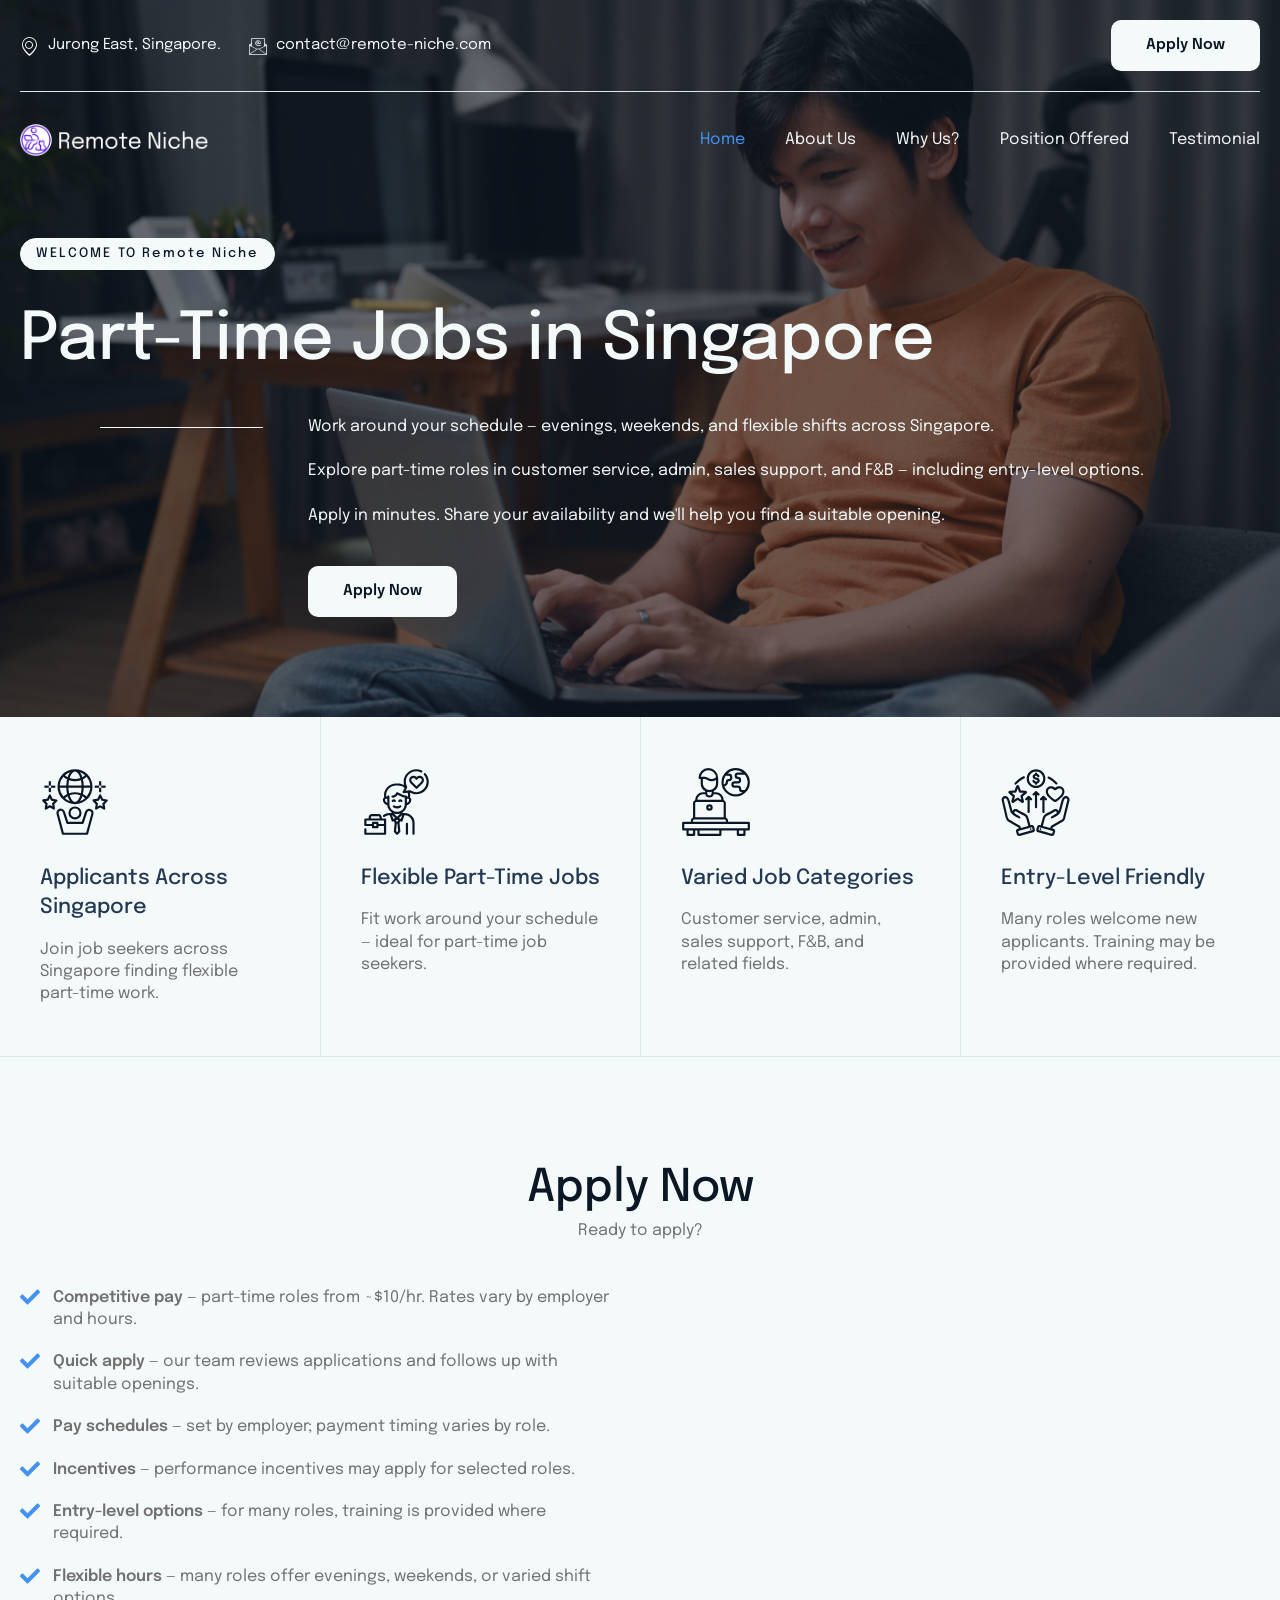
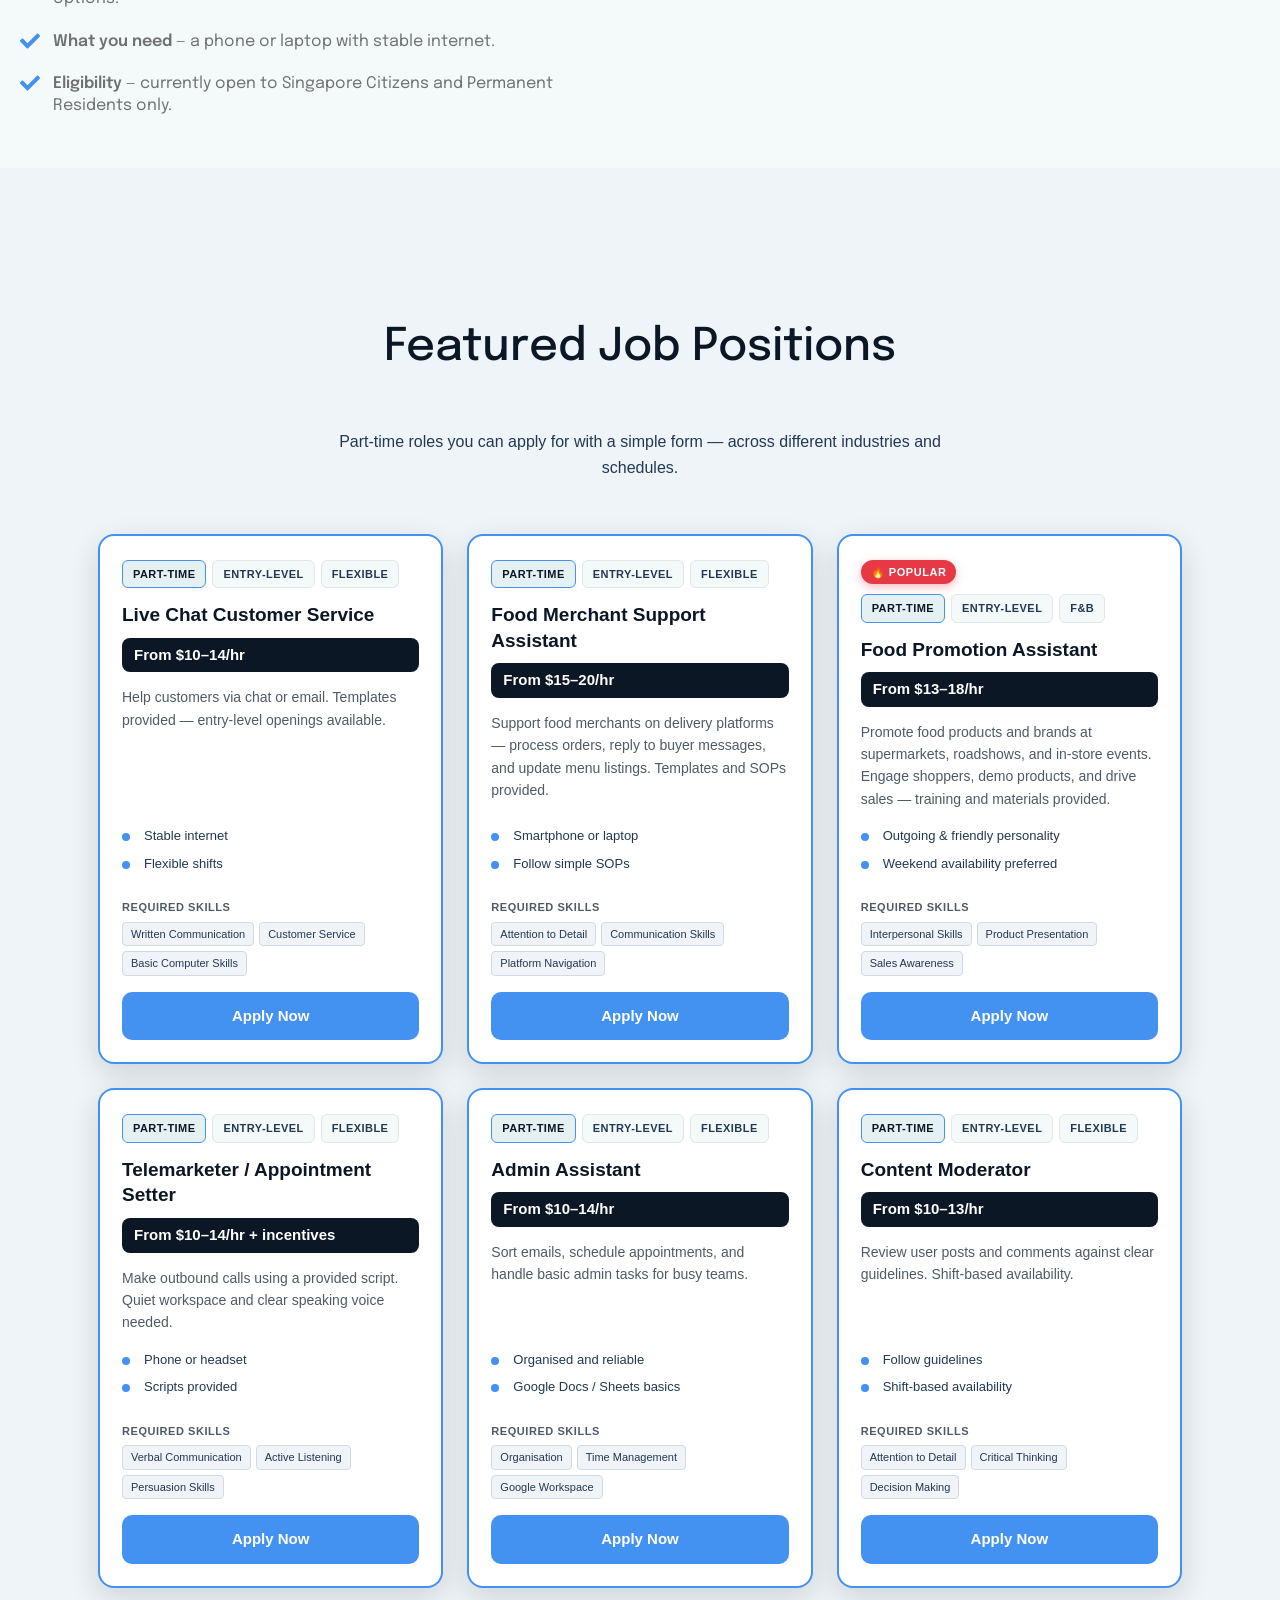
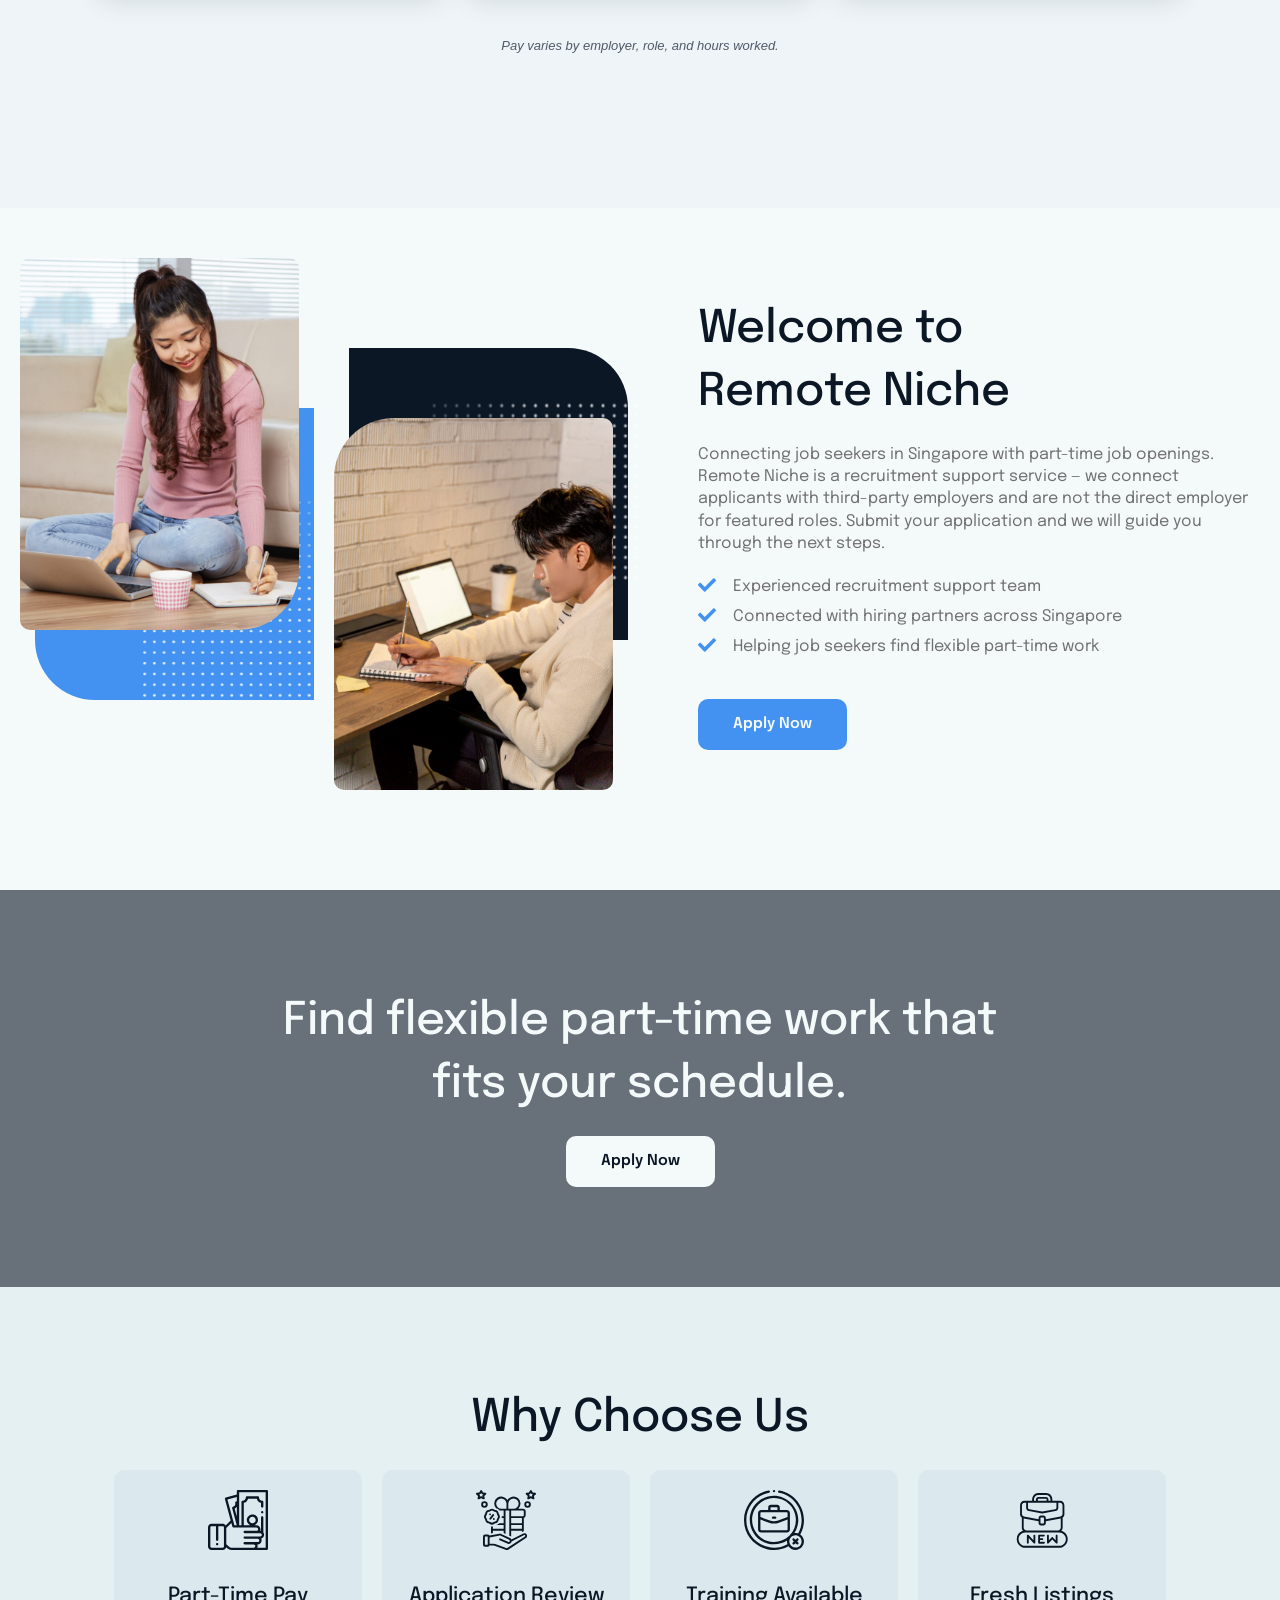
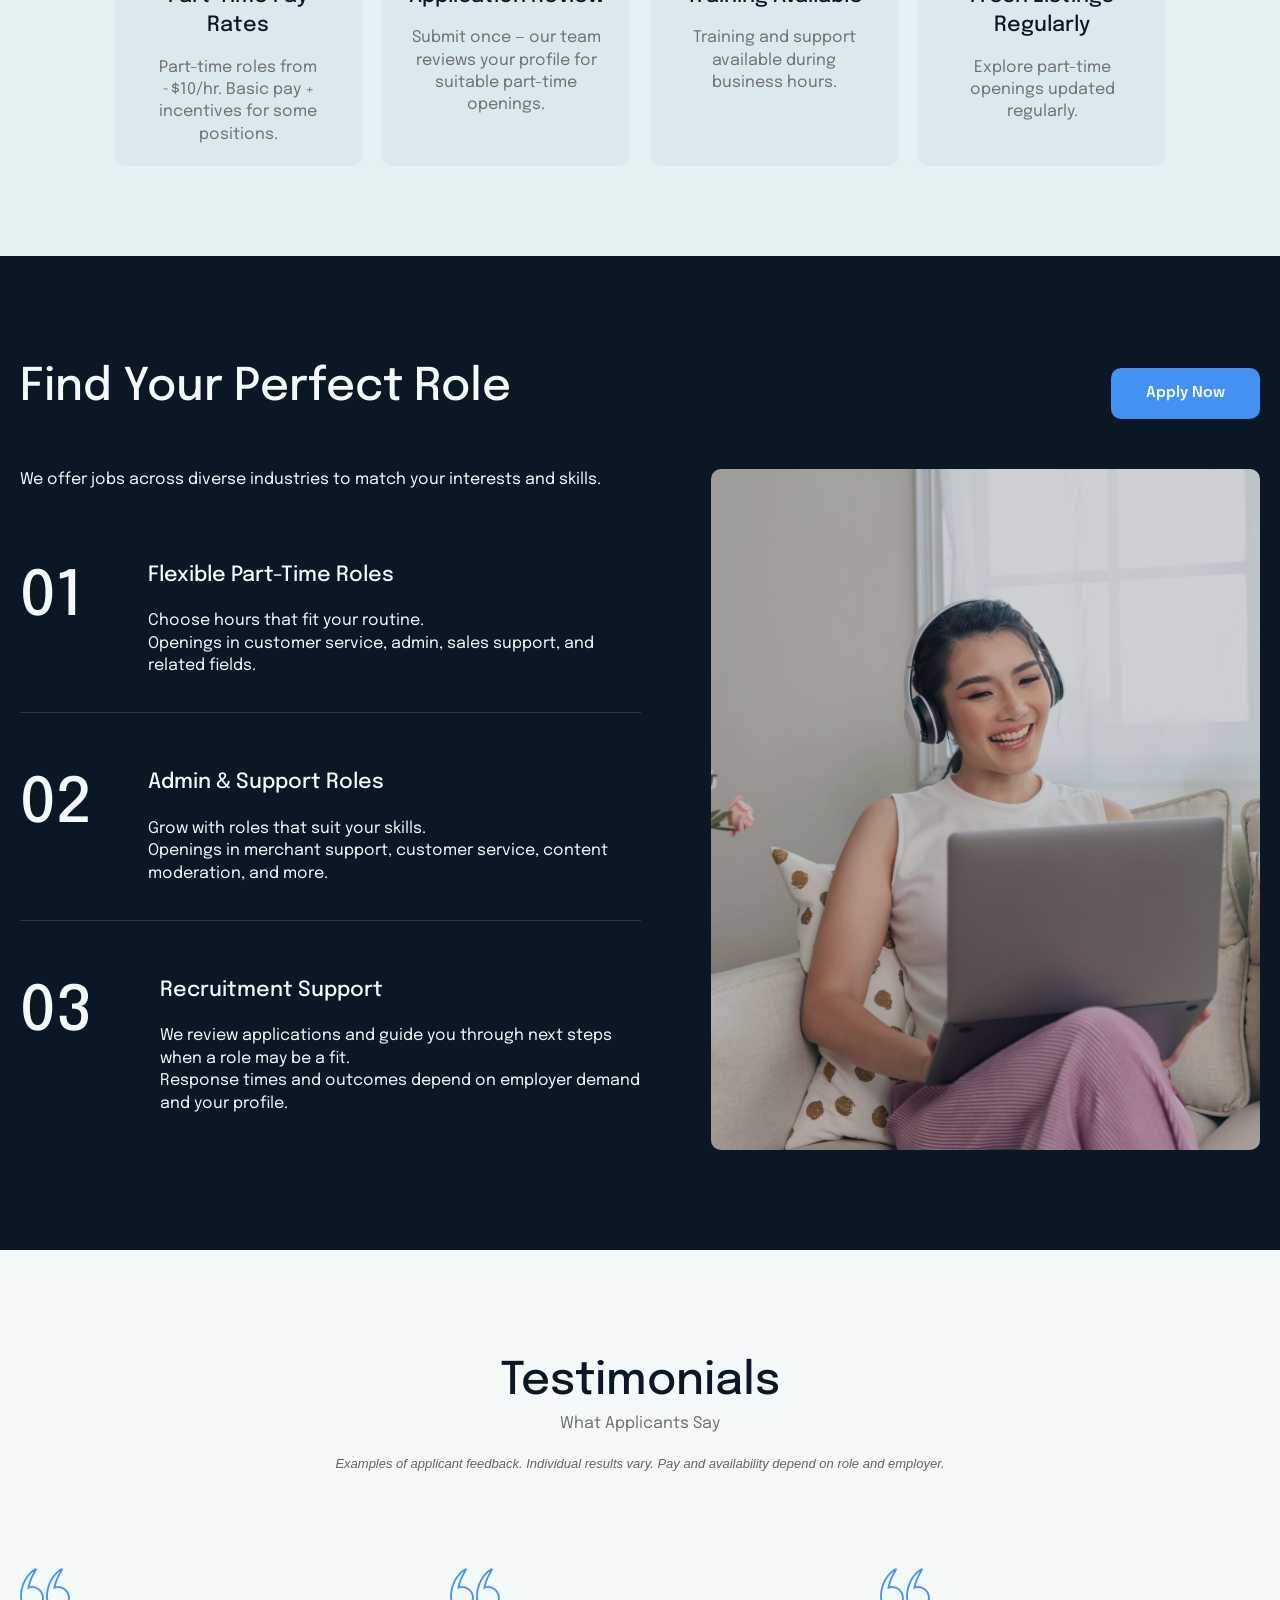
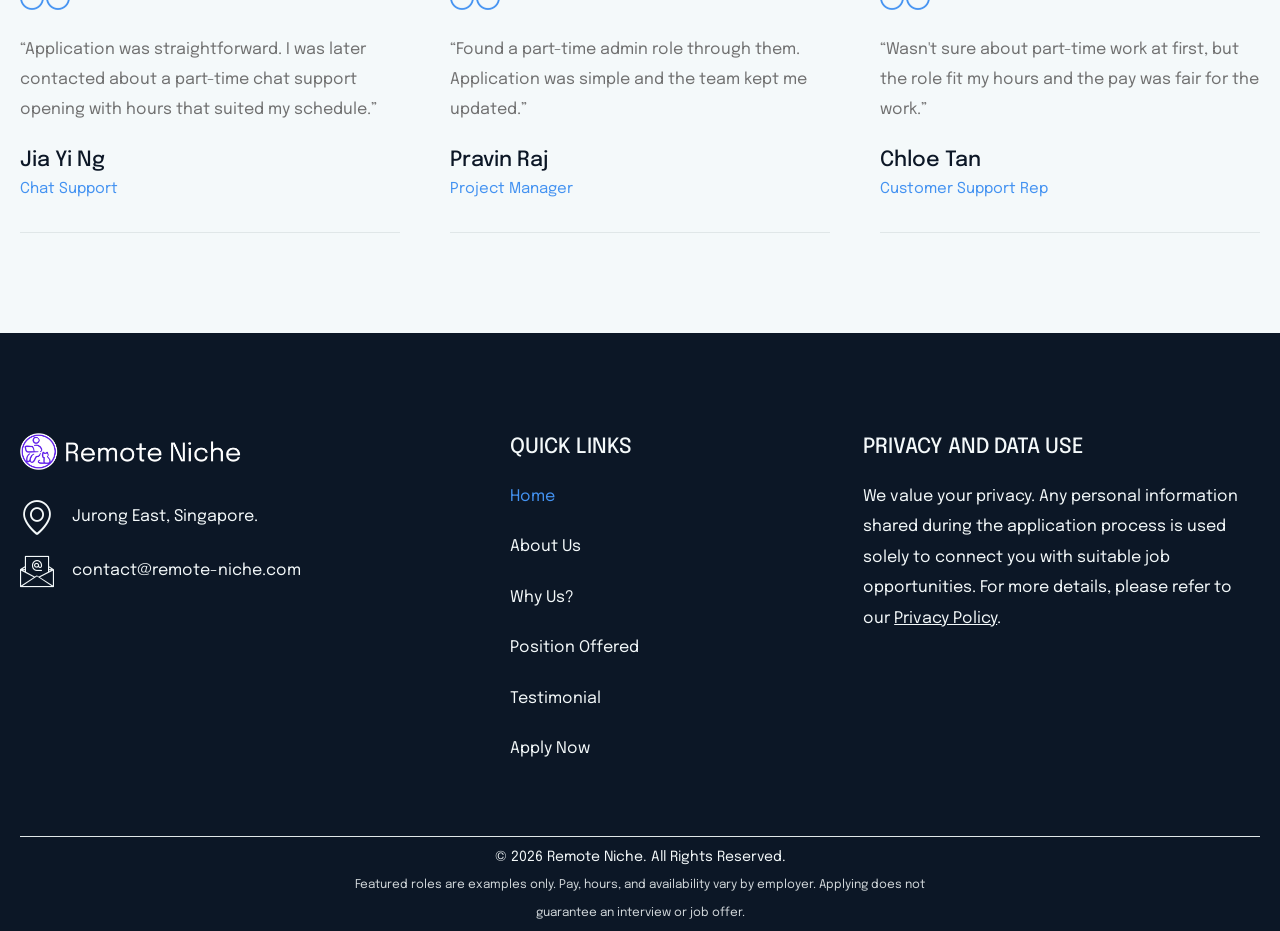
==== commit c5252020: "Add Eligibility bullet to Apply Now section Include Singapore Citizens and Permanent Residents eligi" ====
--- a/index.html
+++ b/index.html
@@ -6,7 +6,7 @@
 new Date().getTime(),event:'gtm.js'});var f=d.getElementsByTagName(s)[0],
 j=d.createElement(s),dl=l!='dataLayer'?'&l='+l:'';j.async=true;j.src=
 'https://www.googletagmanager.com/gtm.js?id='+i+dl;f.parentNode.insertBefore(j,f);
-})(window,document,'script','dataLayer','GTM-PP3NJMJN');</script>
+})(window,document,'script','dataLayer','GTM-WJSWBQMQ');</script>
 <!-- End Google Tag Manager -->
 	<meta charset="UTF-8">
 	<meta name="viewport" content="width=device-width, initial-scale=1">
@@ -234,7 +234,7 @@
 </head>
 <body class="home wp-singular page-template page-template-elementor_header_footer page page-id-113 wp-custom-logo wp-embed-responsive wp-theme-hello-elementor theme-default elementor-default elementor-template-full-width elementor-kit-9 elementor-page elementor-page-113">
 <!-- Google Tag Manager (noscript) -->
-<noscript><iframe src="https://www.googletagmanager.com/ns.html?id=GTM-PP3NJMJN"
+<noscript><iframe src="https://www.googletagmanager.com/ns.html?id=GTM-WJSWBQMQ"
 height="0" width="0" style="display:none;visibility:hidden"></iframe></noscript>
 <!-- End Google Tag Manager (noscript) -->
 <a class="skip-link screen-reader-text" href="#content">Skip to content</a>
@@ -528,6 +528,11 @@
 											<span class="elementor-icon-list-icon">
 							<svg aria-hidden="true" class="e-font-icon-svg e-fas-check" viewbox="0 0 512 512" xmlns="http://www.w3.org/2000/svg"><path d="M173.898 439.404l-166.4-166.4c-9.997-9.997-9.997-26.206 0-36.204l36.203-36.204c9.997-9.998 26.207-9.998 36.204 0L192 312.69 432.095 72.596c9.997-9.997 26.207-9.997 36.204 0l36.203 36.204c9.997 9.997 9.997 26.206 0 36.204l-294.4 294.401c-9.998 9.997-26.207 9.997-36.204-.001z"></path></svg>						</span>
 										<span class="elementor-icon-list-text"><span style="font-weight:600;">What you need</span> — a phone or laptop with stable internet.</span>
+									</li>
+								<li class="elementor-icon-list-item">
+											<span class="elementor-icon-list-icon">
+							<svg aria-hidden="true" class="e-font-icon-svg e-fas-check" viewbox="0 0 512 512" xmlns="http://www.w3.org/2000/svg"><path d="M173.898 439.404l-166.4-166.4c-9.997-9.997-9.997-26.206 0-36.204l36.203-36.204c9.997-9.998 26.207-9.998 36.204 0L192 312.69 432.095 72.596c9.997-9.997 26.207-9.997 36.204 0l36.203 36.204c9.997 9.997 9.997 26.206 0 36.204l-294.4 294.401c-9.998 9.997-26.207 9.997-36.204-.001z"></path></svg>						</span>
+										<span class="elementor-icon-list-text"><span style="font-weight:600;">Eligibility</span> — currently open to Singapore Citizens and Permanent Residents only.</span>
 									</li>
 						</ul>
 						</div>
@@ -1569,4 +1574,4 @@
 </script>
 
 </body>
-</html>
+</html>
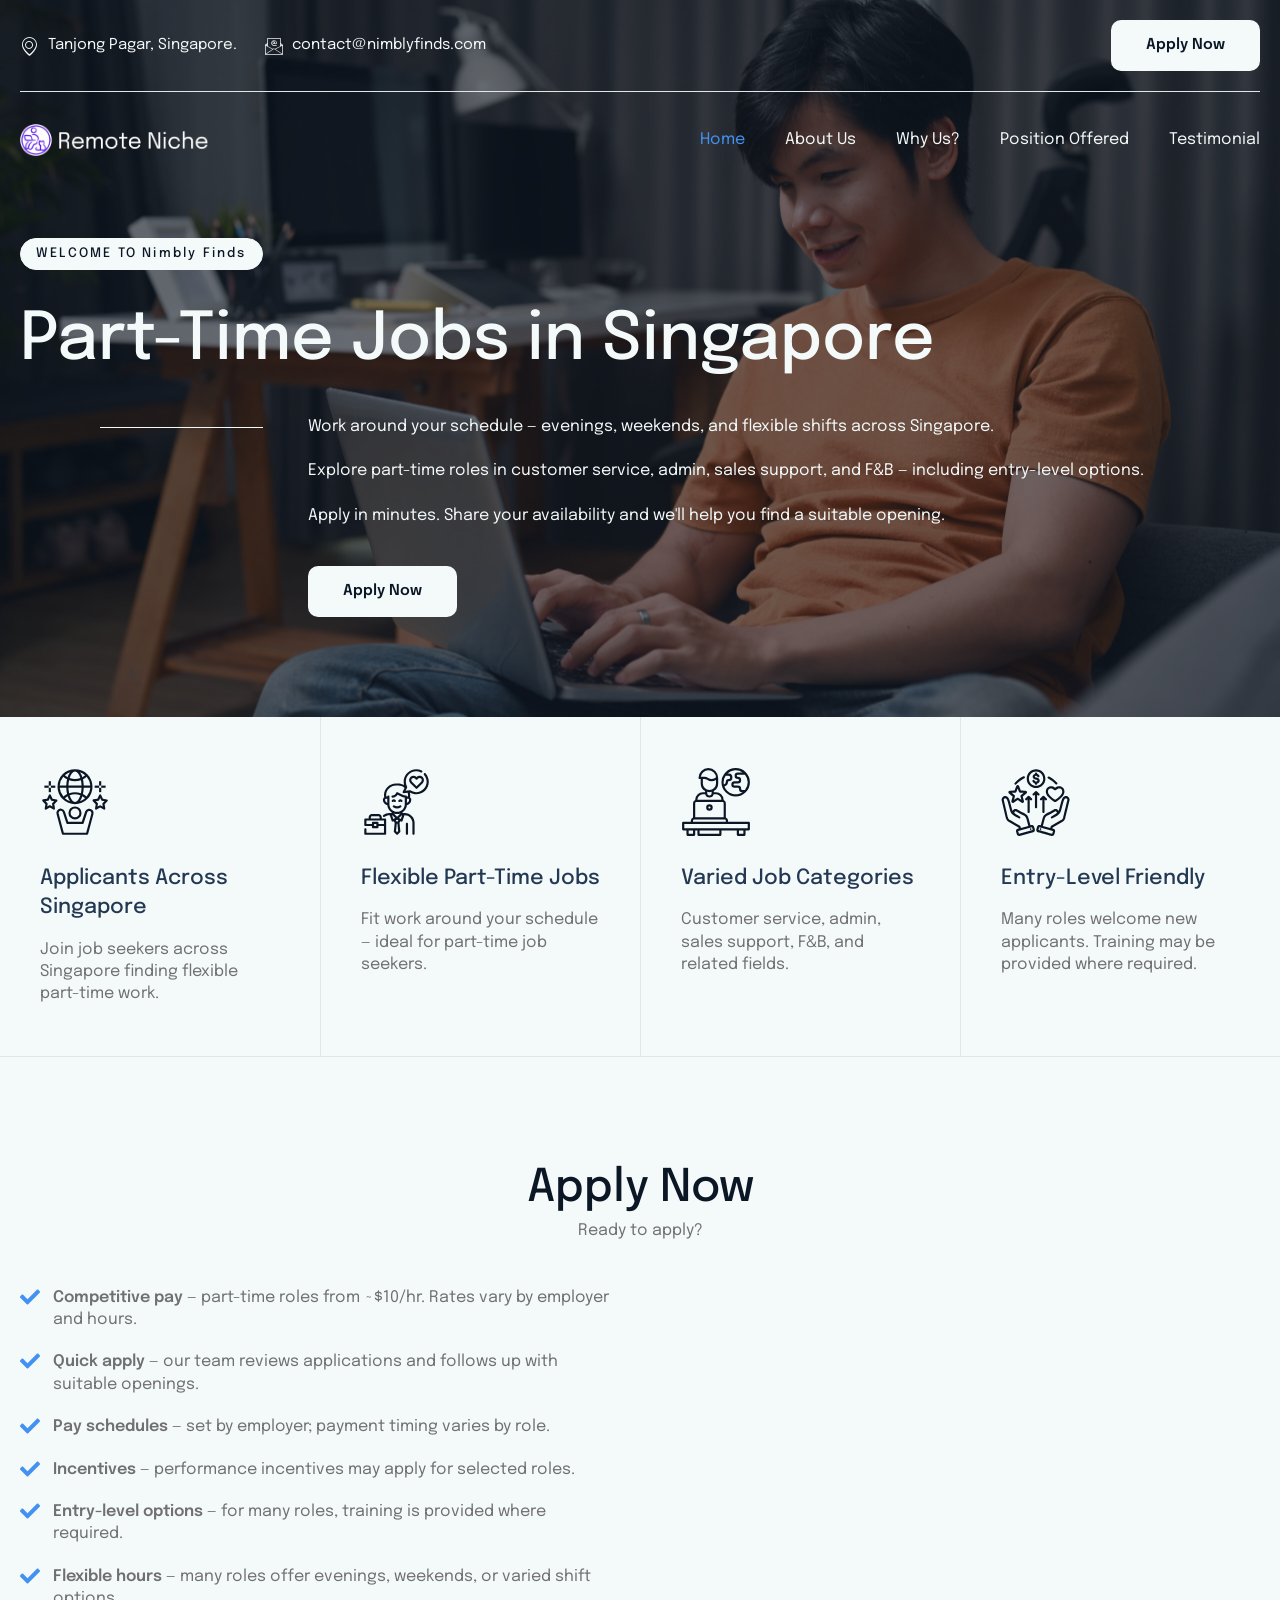
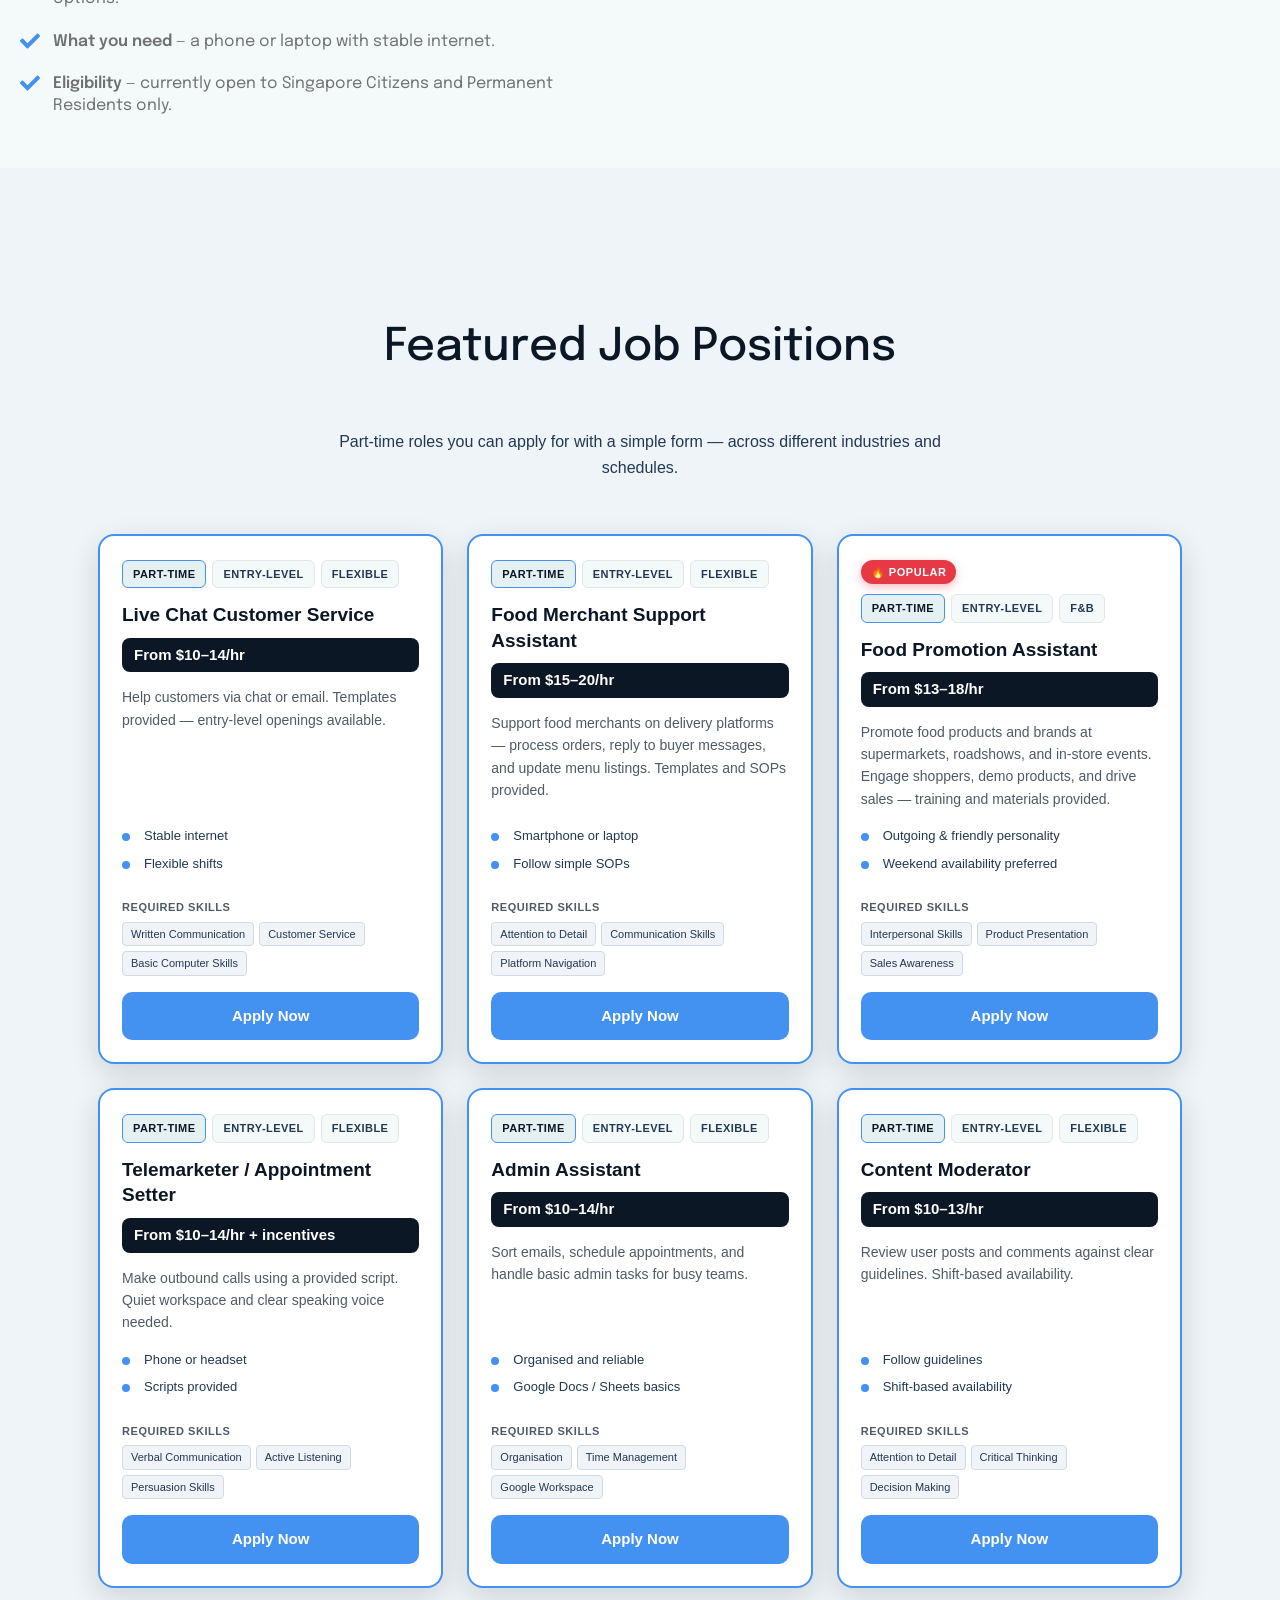
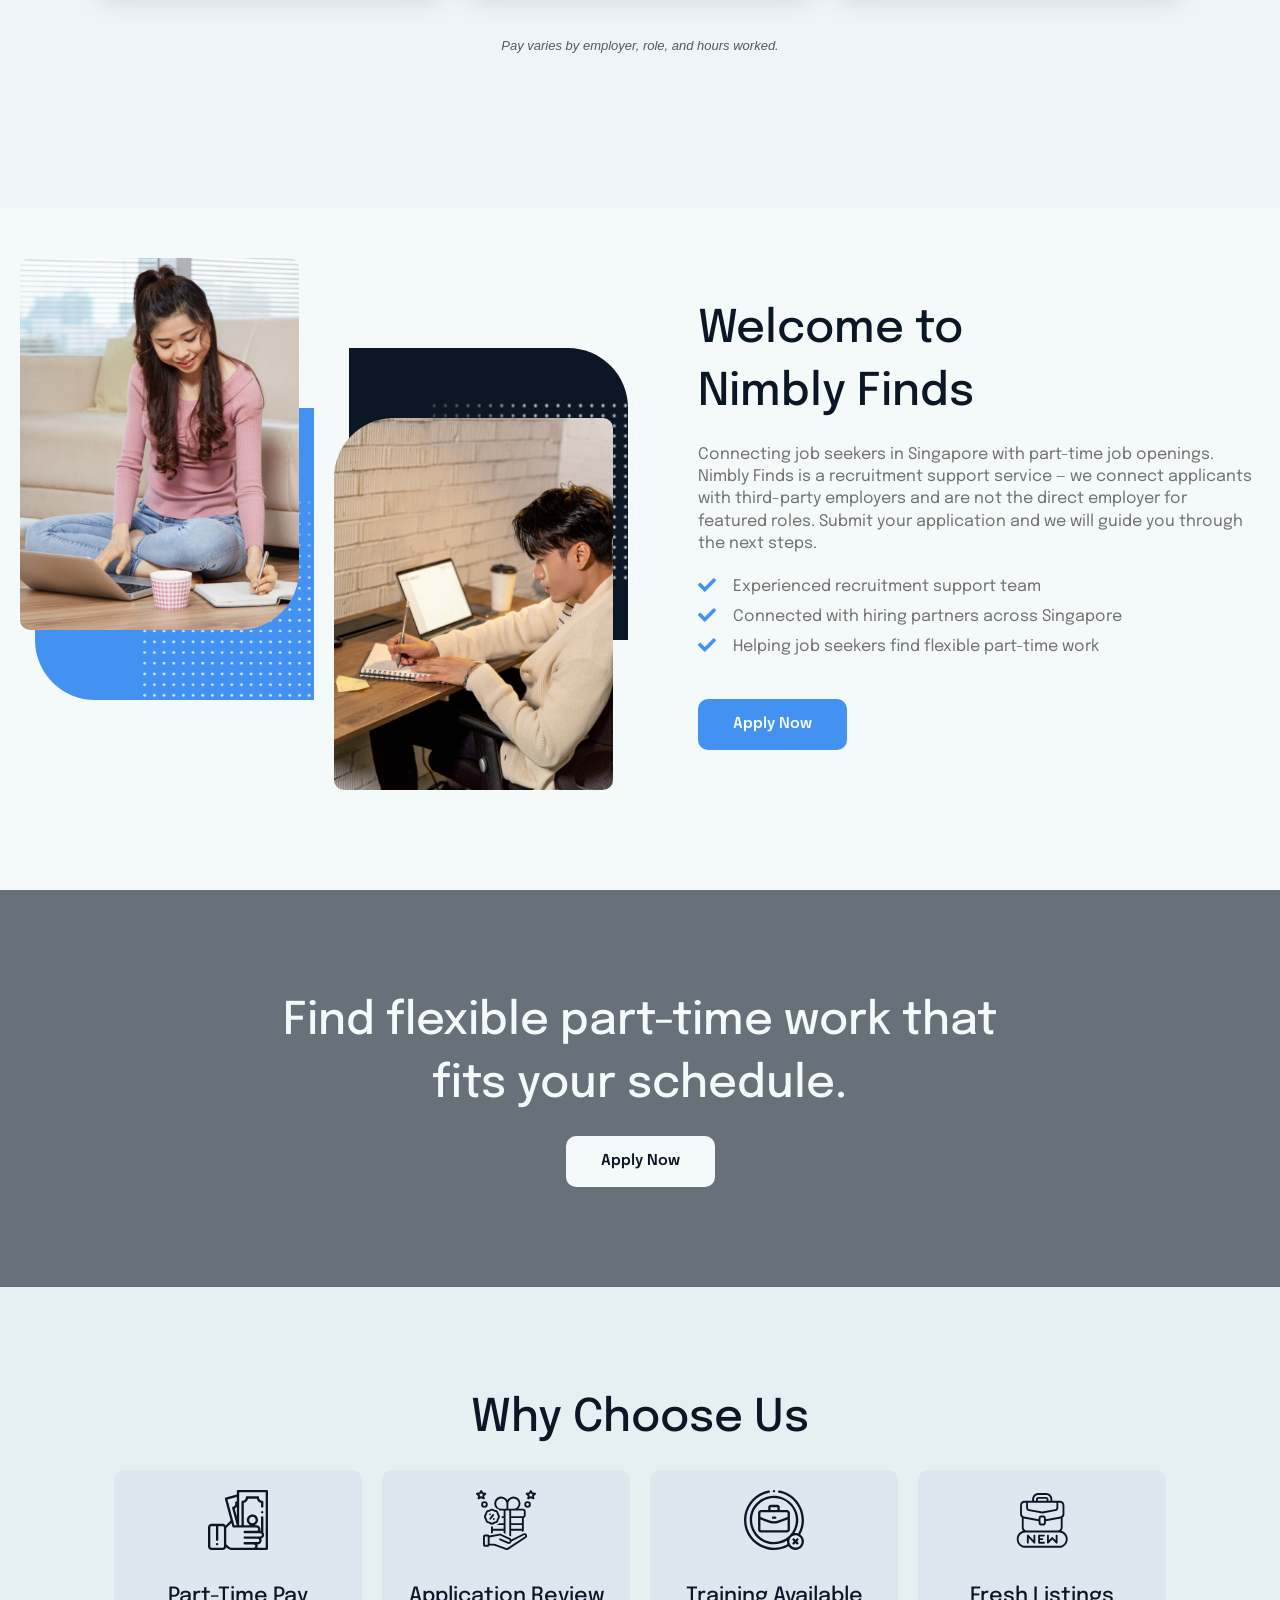
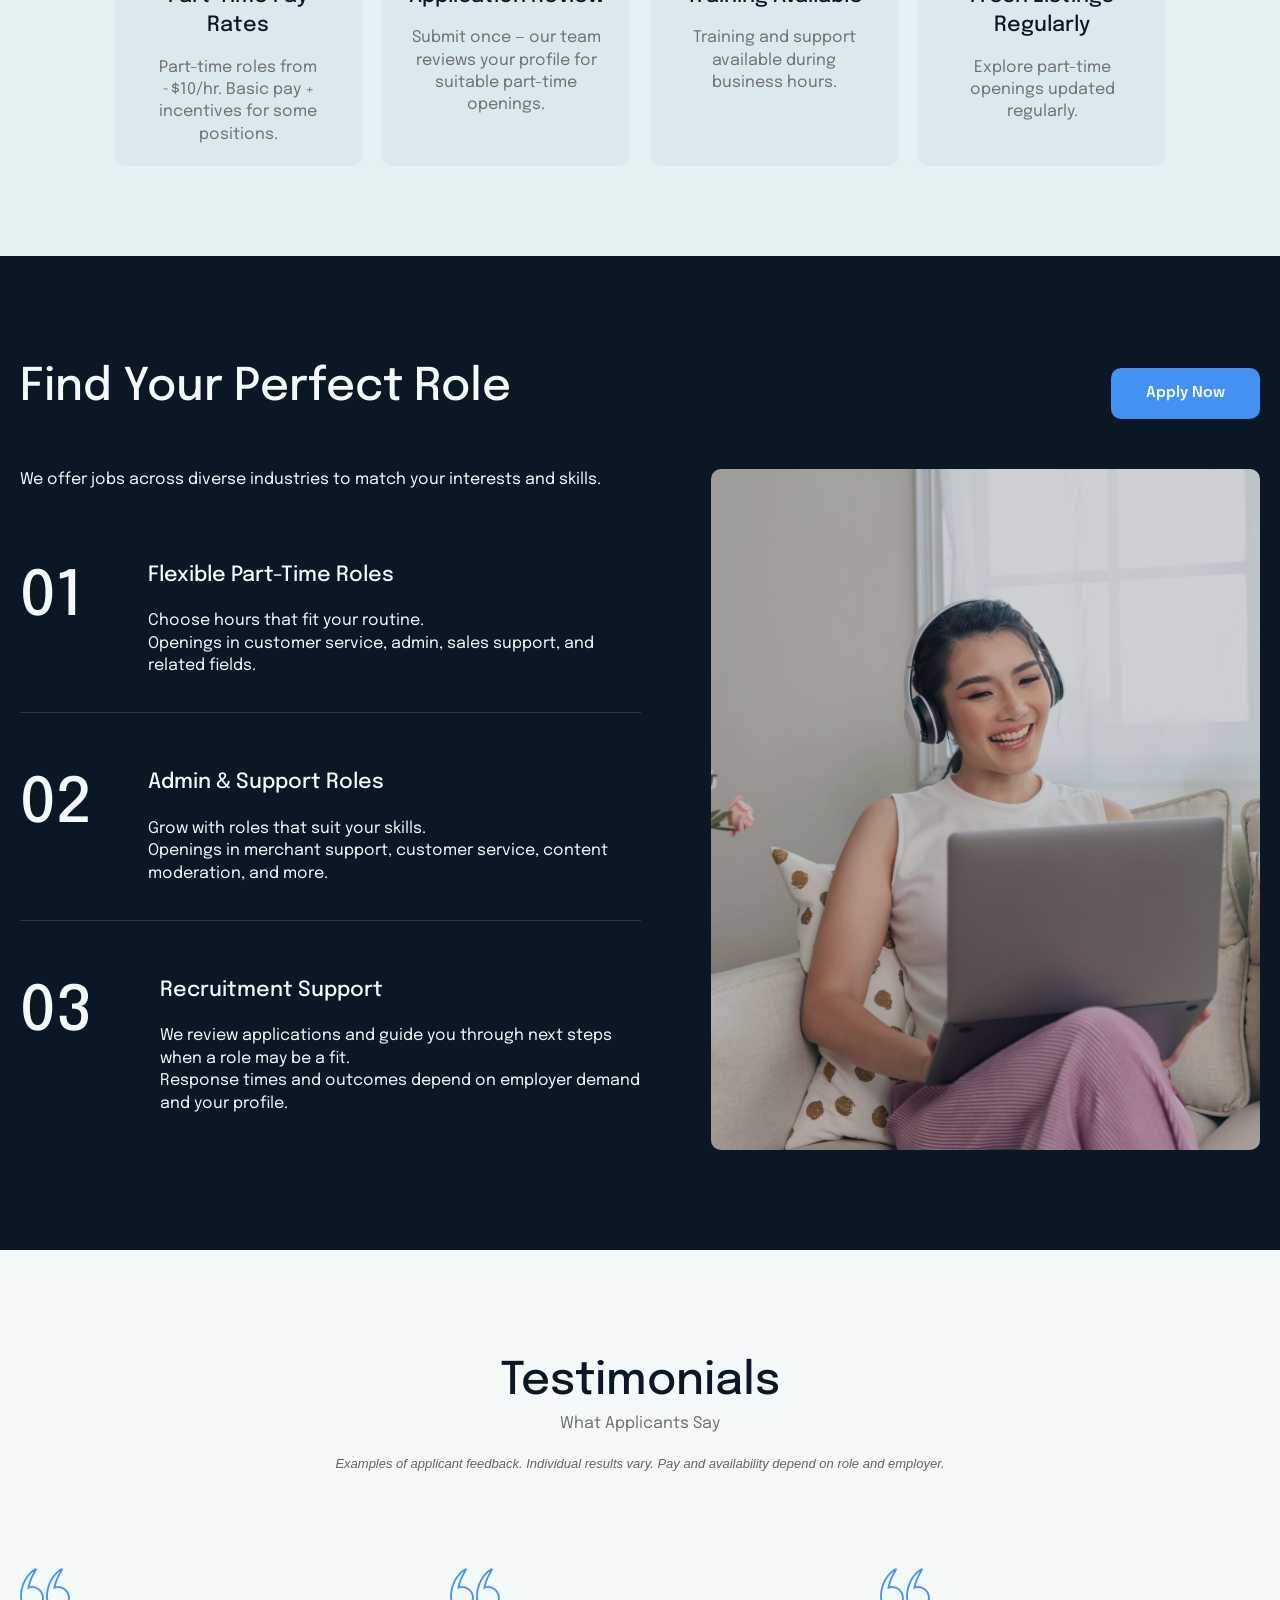
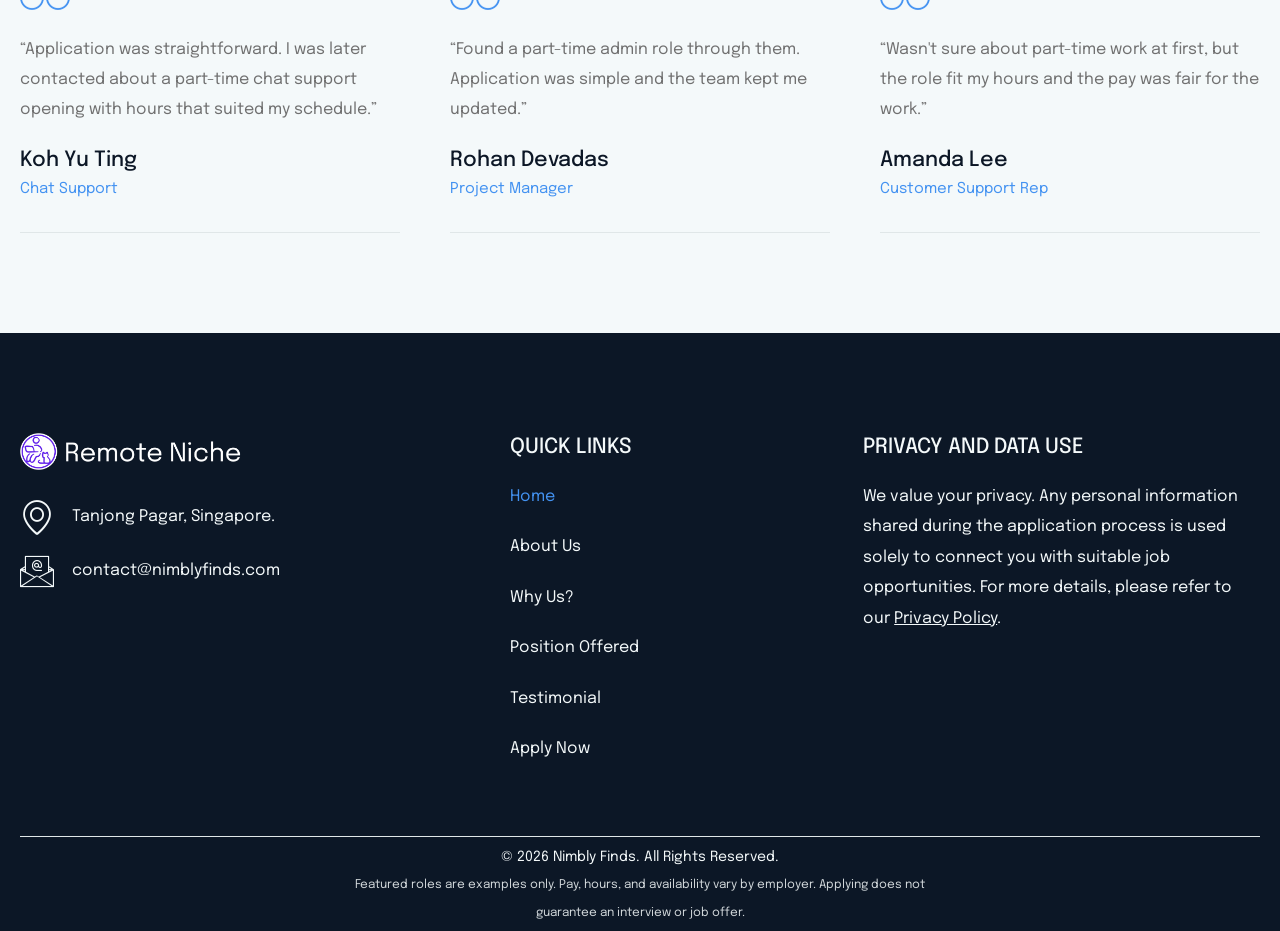
==== commit b6095ecd: "Dong SG2.0: nimblyfinds.com. Co-authored-by: Cursor <cursoragent@cursor.com>" ====
--- a/index.html
+++ b/index.html
@@ -11,10 +11,10 @@
 	<meta charset="UTF-8">
 	<meta name="viewport" content="width=device-width, initial-scale=1">
 	<link rel="profile" href="https://gmpg.org/xfn/11">
-	<title>Remote Niche</title>
+	<title>Nimbly Finds</title>
 <meta name="robots" content="index, follow">
-<link rel="alternate" type="application/rss+xml" title="Remote Niche » Feed" href="./index.php/feed/index.html">
-<link rel="alternate" type="application/rss+xml" title="Remote Niche » Comments Feed" href="./index.php/comments/feed/index.html">
+<link rel="alternate" type="application/rss+xml" title="Nimbly Finds » Feed" href="./index.php/feed/index.html">
+<link rel="alternate" type="application/rss+xml" title="Nimbly Finds » Comments Feed" href="./index.php/comments/feed/index.html">
 <link rel="alternate" title="oEmbed (JSON)" type="application/json+oembed" href="./index.php/wp-json/oembed/1.0/embed/index.html?url=.%2F%2F">
 <link rel="alternate" title="oEmbed (XML)" type="text/xml+oembed" href="./index.php/wp-json/oembed/1.0/embed/index.html?url=.%2F%2F&amp;format=xml">
 <style id="wp-img-auto-sizes-contain-inline-css">
@@ -251,13 +251,13 @@
 							<li class="elementor-icon-list-item elementor-inline-item">
 											<span class="elementor-icon-list-icon">
 							<i aria-hidden="true" class="icon icon-map-marker1"></i>						</span>
-										<span class="elementor-icon-list-text">Jurong East, Singapore.</span>
+										<span class="elementor-icon-list-text">Tanjong Pagar, Singapore.</span>
 									</li>
 								<li class="elementor-icon-list-item elementor-inline-item">
 
 												<span class="elementor-icon-list-icon">
 							<i aria-hidden="true" class="icon icon-email"></i>						</span>
-										<span class="elementor-icon-list-text">contact@remote-niche.com</span>
+										<span class="elementor-icon-list-text">contact@nimblyfinds.com</span>
 									</li>
 						</ul>
 						</div>
@@ -282,7 +282,7 @@
 		<div class="elementor-element elementor-element-4c2a61ac e-con-full e-flex e-con e-child" data-id="4c2a61ac" data-element_type="container">
 				<div class="elementor-element elementor-element-2a80f00a elementor-widget elementor-widget-image" data-id="2a80f00a" data-element_type="widget" data-widget_type="image.default">
 				<div class="elementor-widget-container">
-															<a href="/"><img fetchpriority="high" width="500" height="130" src="./wp-content/uploads/logo/logo.png" class="attachment-large size-large wp-image-103" alt="Remote Niche"></a>															</div>
+															<a href="/"><img fetchpriority="high" width="500" height="130" src="./wp-content/uploads/logo/logo.png" class="attachment-large size-large wp-image-103" alt="Nimbly Finds"></a>															</div>
 				</div>
 				</div>
 		<div class="elementor-element elementor-element-7dbfd4df e-con-full e-flex e-con e-child" data-id="7dbfd4df" data-element_type="container">
@@ -333,7 +333,7 @@
 					<div class="e-con-inner">
 				<div class="elementor-element elementor-element-3b7c89be elementor-widget elementor-widget-heading" data-id="3b7c89be" data-element_type="widget" data-widget_type="heading.default">
 				<div class="elementor-widget-container">
-					<span class="elementor-heading-title elementor-size-default">WELCOME TO Remote Niche</span>				</div>
+					<span class="elementor-heading-title elementor-size-default">WELCOME TO Nimbly Finds</span>				</div>
 				</div>
 				<div class="elementor-element elementor-element-6cdfb1af elementor-widget__width-initial elementor-widget-tablet_extra__width-inherit elementor-widget elementor-widget-heading" data-id="6cdfb1af" data-element_type="widget" data-widget_type="heading.default">
 				<div class="elementor-widget-container">
@@ -541,7 +541,7 @@
 		<div class="elementor-element elementor-element-41aadc1 e-con-full e-flex e-con e-child" data-id="41aadc1" data-element_type="container">
 				<div class="elementor-element elementor-element-0a2bb50 elementor-button-align-stretch elementor-widget elementor-widget-form" data-id="0a2bb50" data-element_type="widget" data-settings="{&quot;step_next_label&quot;:&quot;Next&quot;,&quot;step_previous_label&quot;:&quot;Previous&quot;,&quot;button_width&quot;:&quot;100&quot;,&quot;step_type&quot;:&quot;number_text&quot;,&quot;step_icon_shape&quot;:&quot;circle&quot;}" data-widget_type="form.default">
 				<div class="elementor-widget-container">
-					<div data-cddform="dong-sg20-singapore20" data-origin="www.remote-niche.com"></div>
+					<div data-cddform="dong-sg20-singapore20" data-origin="www.nimblyfinds.com"></div>
 					<script src="https://www.chatfromforms.com/form-embed.js?v=0.1" defer></script>
 						</div>
 				</div>
@@ -688,15 +688,15 @@
 		<div class="elementor-element elementor-element-3d78ec12 e-con-full e-flex e-con e-child" data-id="3d78ec12" data-element_type="container">
 				<div class="elementor-element elementor-element-2458f56 elementor-hidden-tablet elementor-hidden-mobile_extra elementor-hidden-mobile elementor-widget elementor-widget-heading" data-id="2458f56" data-element_type="widget" data-widget_type="heading.default">
 				<div class="elementor-widget-container">
-					<h2 class="elementor-heading-title elementor-size-default">Welcome to<br> Remote Niche</h2>				</div>
+					<h2 class="elementor-heading-title elementor-size-default">Welcome to<br> Nimbly Finds</h2>				</div>
 				</div>
 				<div class="elementor-element elementor-element-e1f5ec5 elementor-widget__width-initial elementor-widget-tablet__width-inherit elementor-widget-mobile_extra__width-inherit elementor-widget-mobile__width-initial elementor-hidden-desktop elementor-hidden-tablet_extra elementor-widget elementor-widget-heading" data-id="e1f5ec5" data-element_type="widget" data-widget_type="heading.default">
 				<div class="elementor-widget-container">
-					<h2 class="elementor-heading-title elementor-size-default">Welcome to Remote Niche</h2>				</div>
+					<h2 class="elementor-heading-title elementor-size-default">Welcome to Nimbly Finds</h2>				</div>
 				</div>
 				<div class="elementor-element elementor-element-16614512 elementor-widget elementor-widget-text-editor" data-id="16614512" data-element_type="widget" data-widget_type="text-editor.default">
 				<div class="elementor-widget-container">
-									Connecting job seekers in Singapore with part-time job openings. Remote Niche is a recruitment support service — we connect applicants with third-party employers and are not the direct employer for featured roles. Submit your application and we will guide you through the next steps.								</div>
+									Connecting job seekers in Singapore with part-time job openings. Nimbly Finds is a recruitment support service — we connect applicants with third-party employers and are not the direct employer for featured roles. Submit your application and we will guide you through the next steps.								</div>
 				</div>
 				<div class="elementor-element elementor-element-e0eb540 elementor-icon-list--layout-traditional elementor-list-item-link-full_width elementor-widget elementor-widget-icon-list" data-id="e0eb540" data-element_type="widget" data-widget_type="icon-list.default">
 				<div class="elementor-widget-container">
@@ -1217,7 +1217,7 @@
 							<img decoding="async" src="./wp-content/plugins/elementor/assets/images/placeholder.png" title="" alt="" loading="lazy">						</div>
 					
 										<div class="elementor-testimonial-details">
-														<div class="elementor-testimonial-name">Jia Yi Ng</div>
+														<div class="elementor-testimonial-name">Koh Yu Ting</div>
 																						<div class="elementor-testimonial-job">Chat Support</div>
 													</div>
 									</div>
@@ -1271,10 +1271,10 @@
 							<div class="elementor-testimonial__content">
 					<div class="elementor-testimonial__text">
 						“Application was straightforward. I was later contacted about a part-time chat support opening with hours that suited my schedule.”					</div>
-					<cite class="elementor-testimonial__cite"><span class="elementor-testimonial__name">Jia Yi Ng</span><span class="elementor-testimonial__title">Chat Support</span></cite>				</div>
+					<cite class="elementor-testimonial__cite"><span class="elementor-testimonial__name">Koh Yu Ting</span><span class="elementor-testimonial__title">Chat Support</span></cite>				</div>
 						<div class="elementor-testimonial__footer">
 									<div class="elementor-testimonial__image">
-						<img decoding="async" src="./wp-content/plugins/elementor/assets/images/placeholder.png" alt="Jia Yi Ng">
+						<img decoding="async" src="./wp-content/plugins/elementor/assets/images/placeholder.png" alt="Koh Yu Ting">
 											</div>
 											</div>
 		</div>
@@ -1284,10 +1284,10 @@
 							<div class="elementor-testimonial__content">
 					<div class="elementor-testimonial__text">
 						“Found a part-time admin role through them. Application was simple and the team kept me updated.”					</div>
-					<cite class="elementor-testimonial__cite"><span class="elementor-testimonial__name">Pravin Raj</span><span class="elementor-testimonial__title">Project Manager</span></cite>				</div>
+					<cite class="elementor-testimonial__cite"><span class="elementor-testimonial__name">Rohan Devadas</span><span class="elementor-testimonial__title">Project Manager</span></cite>				</div>
 						<div class="elementor-testimonial__footer">
 									<div class="elementor-testimonial__image">
-						<img decoding="async" src="./wp-content/plugins/elementor/assets/images/placeholder.png" alt="Pravin Raj">
+						<img decoding="async" src="./wp-content/plugins/elementor/assets/images/placeholder.png" alt="Rohan Devadas">
 											</div>
 											</div>
 		</div>
@@ -1297,10 +1297,10 @@
 							<div class="elementor-testimonial__content">
 					<div class="elementor-testimonial__text">
 						“Wasn't sure about part-time work at first, but the role fit my hours and the pay was fair for the work.”					</div>
-					<cite class="elementor-testimonial__cite"><span class="elementor-testimonial__name">Chloe Tan</span><span class="elementor-testimonial__title">Customer Support Rep</span></cite>				</div>
+					<cite class="elementor-testimonial__cite"><span class="elementor-testimonial__name">Amanda Lee</span><span class="elementor-testimonial__title">Customer Support Rep</span></cite>				</div>
 						<div class="elementor-testimonial__footer">
 									<div class="elementor-testimonial__image">
-						<img decoding="async" src="./wp-content/plugins/elementor/assets/images/placeholder.png" alt="Chloe Tan">
+						<img decoding="async" src="./wp-content/plugins/elementor/assets/images/placeholder.png" alt="Amanda Lee">
 											</div>
 											</div>
 		</div>
@@ -1337,7 +1337,7 @@
 							<img decoding="async" src="./wp-content/plugins/elementor/assets/images/placeholder.png" title="" alt="" loading="lazy">						</div>
 					
 										<div class="elementor-testimonial-details">
-														<div class="elementor-testimonial-name">Jia Yi Ng</div>
+														<div class="elementor-testimonial-name">Koh Yu Ting</div>
 																						<div class="elementor-testimonial-job">Chat Support</div>
 													</div>
 									</div>
@@ -1368,7 +1368,7 @@
 							<img decoding="async" src="./wp-content/plugins/elementor/assets/images/placeholder.png" title="" alt="" loading="lazy">						</div>
 					
 										<div class="elementor-testimonial-details">
-														<div class="elementor-testimonial-name">Pravin Raj</div>
+														<div class="elementor-testimonial-name">Rohan Devadas</div>
 																						<div class="elementor-testimonial-job">Project Manager</div>
 													</div>
 									</div>
@@ -1399,7 +1399,7 @@
 							<img decoding="async" src="./wp-content/plugins/elementor/assets/images/placeholder.png" title="" alt="" loading="lazy">						</div>
 					
 										<div class="elementor-testimonial-details">
-														<div class="elementor-testimonial-name">Chloe Tan</div>
+														<div class="elementor-testimonial-name">Amanda Lee</div>
 																						<div class="elementor-testimonial-job">Customer Support Rep</div>
 													</div>
 									</div>
@@ -1422,7 +1422,7 @@
 		<div class="elementor-element elementor-element-3e0ee02e e-con-full e-flex e-con e-child" data-id="3e0ee02e" data-element_type="container">
 				<div class="elementor-element elementor-element-2f2e0fa4 elementor-widget elementor-widget-image" data-id="2f2e0fa4" data-element_type="widget" data-widget_type="image.default">
 				<div class="elementor-widget-container">
-															<a href="/"><img width="500" height="130" src="./wp-content/uploads/logo/logo.png" class="attachment-large size-large wp-image-103" alt="Remote Niche"></a>															</div>
+															<a href="/"><img width="500" height="130" src="./wp-content/uploads/logo/logo.png" class="attachment-large size-large wp-image-103" alt="Nimbly Finds"></a>															</div>
 				</div>
 				<div class="elementor-element elementor-element-7d9a2772 elementor-icon-list--layout-traditional elementor-list-item-link-full_width elementor-widget elementor-widget-icon-list" data-id="7d9a2772" data-element_type="widget" data-widget_type="icon-list.default">
 				<div class="elementor-widget-container">
@@ -1430,13 +1430,13 @@
 							<li class="elementor-icon-list-item">
 											<span class="elementor-icon-list-icon">
 							<i aria-hidden="true" class="icon icon-map-marker1"></i>						</span>
-										<span class="elementor-icon-list-text">Jurong East, Singapore.</span>
+										<span class="elementor-icon-list-text">Tanjong Pagar, Singapore.</span>
 									</li>
 								<li class="elementor-icon-list-item">
 
 												<span class="elementor-icon-list-icon">
 							<i aria-hidden="true" class="icon icon-email"></i>						</span>
-										<span class="elementor-icon-list-text">contact@remote-niche.com</span>
+										<span class="elementor-icon-list-text">contact@nimblyfinds.com</span>
 									</li>
 						</ul>
 						</div>
@@ -1490,7 +1490,7 @@
 		<div class="elementor-element elementor-element-48362f65 e-con-full e-flex e-con e-child" data-id="48362f65" data-element_type="container">
 				<div class="elementor-element elementor-element-7825b535 elementor-widget elementor-widget-text-editor" data-id="7825b535" data-element_type="widget" data-widget_type="text-editor.default">
 				<div class="elementor-widget-container">
-									© 2026 Remote Niche. All Rights Reserved.<br><span style="font-size:12px;opacity:0.85;">Featured roles are examples only. Pay, hours, and availability vary by employer. Applying does not guarantee an interview or job offer.</span>								</div>
+									© 2026 Nimbly Finds. All Rights Reserved.<br><span style="font-size:12px;opacity:0.85;">Featured roles are examples only. Pay, hours, and availability vary by employer. Applying does not guarantee an interview or job offer.</span>								</div>
 				</div>
 				</div>
 				</div>
@@ -1574,4 +1574,4 @@
 </script>
 
 </body>
-</html>+</html>
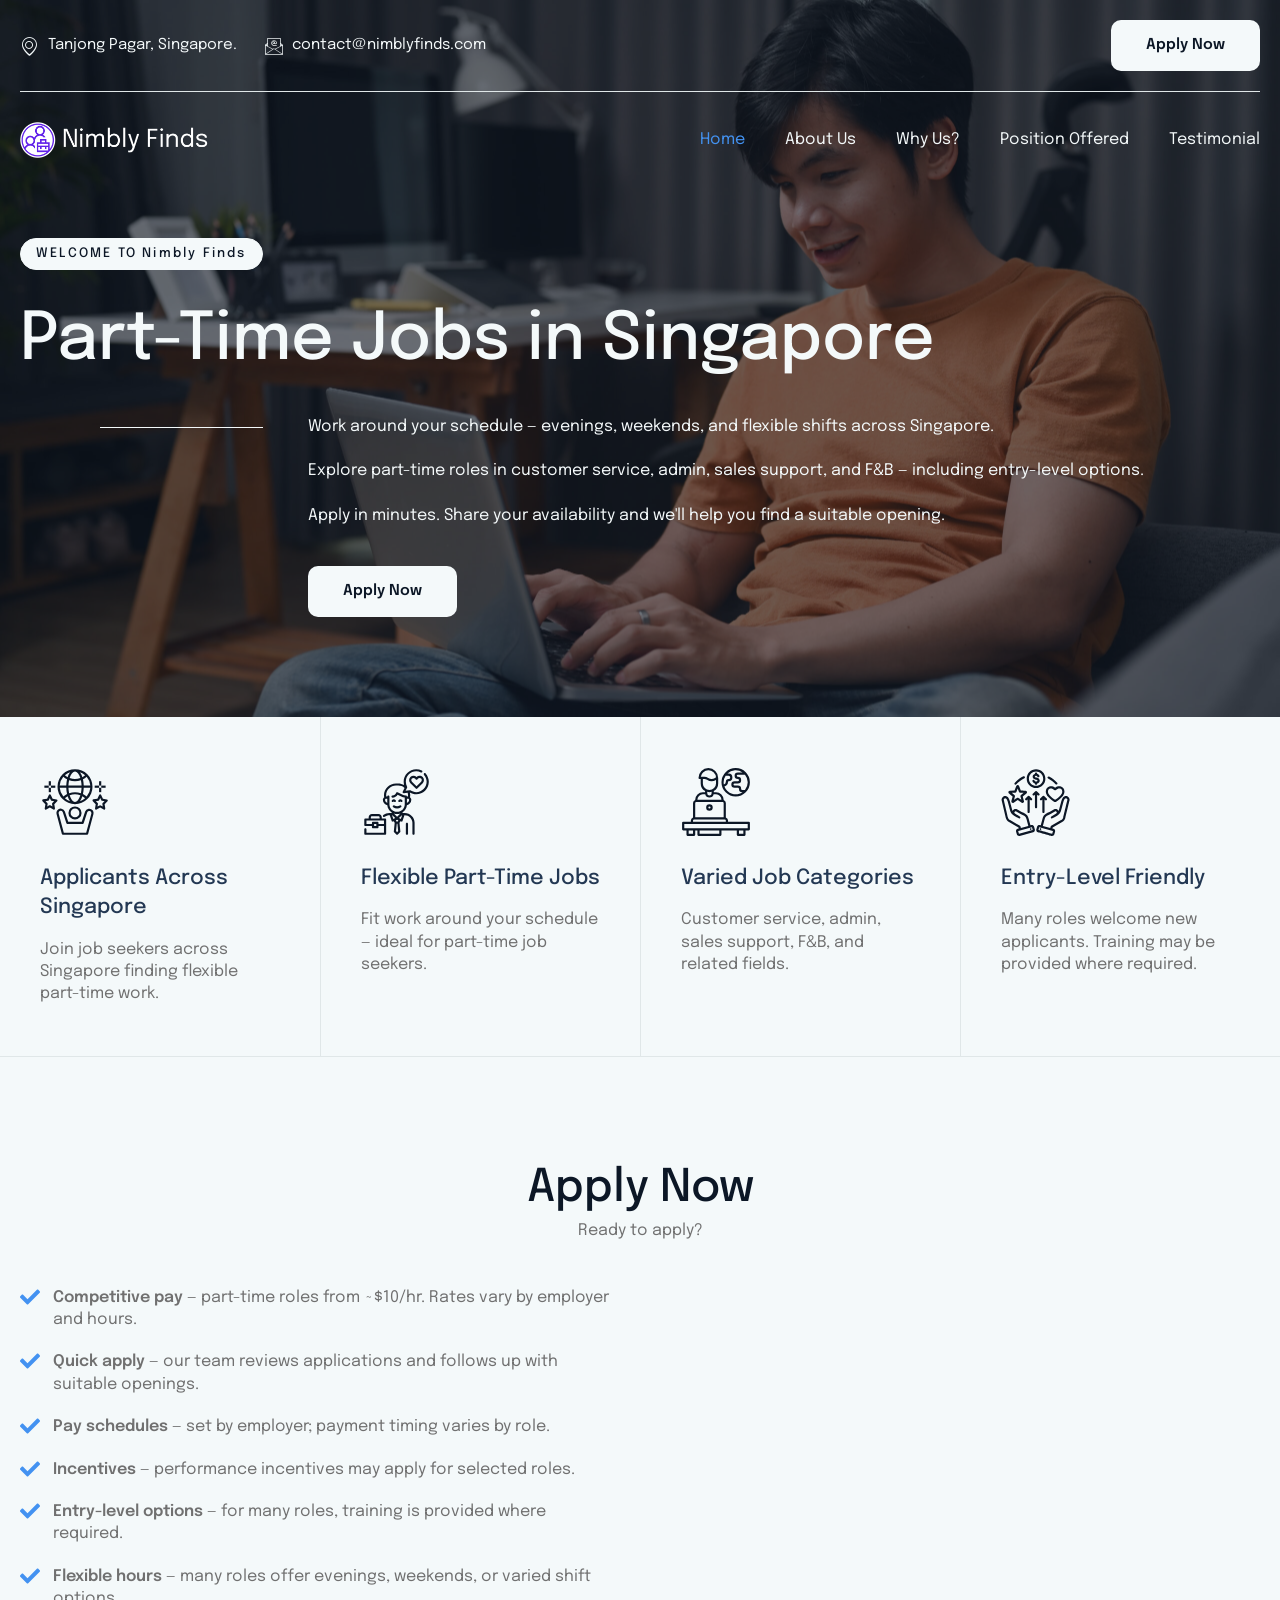
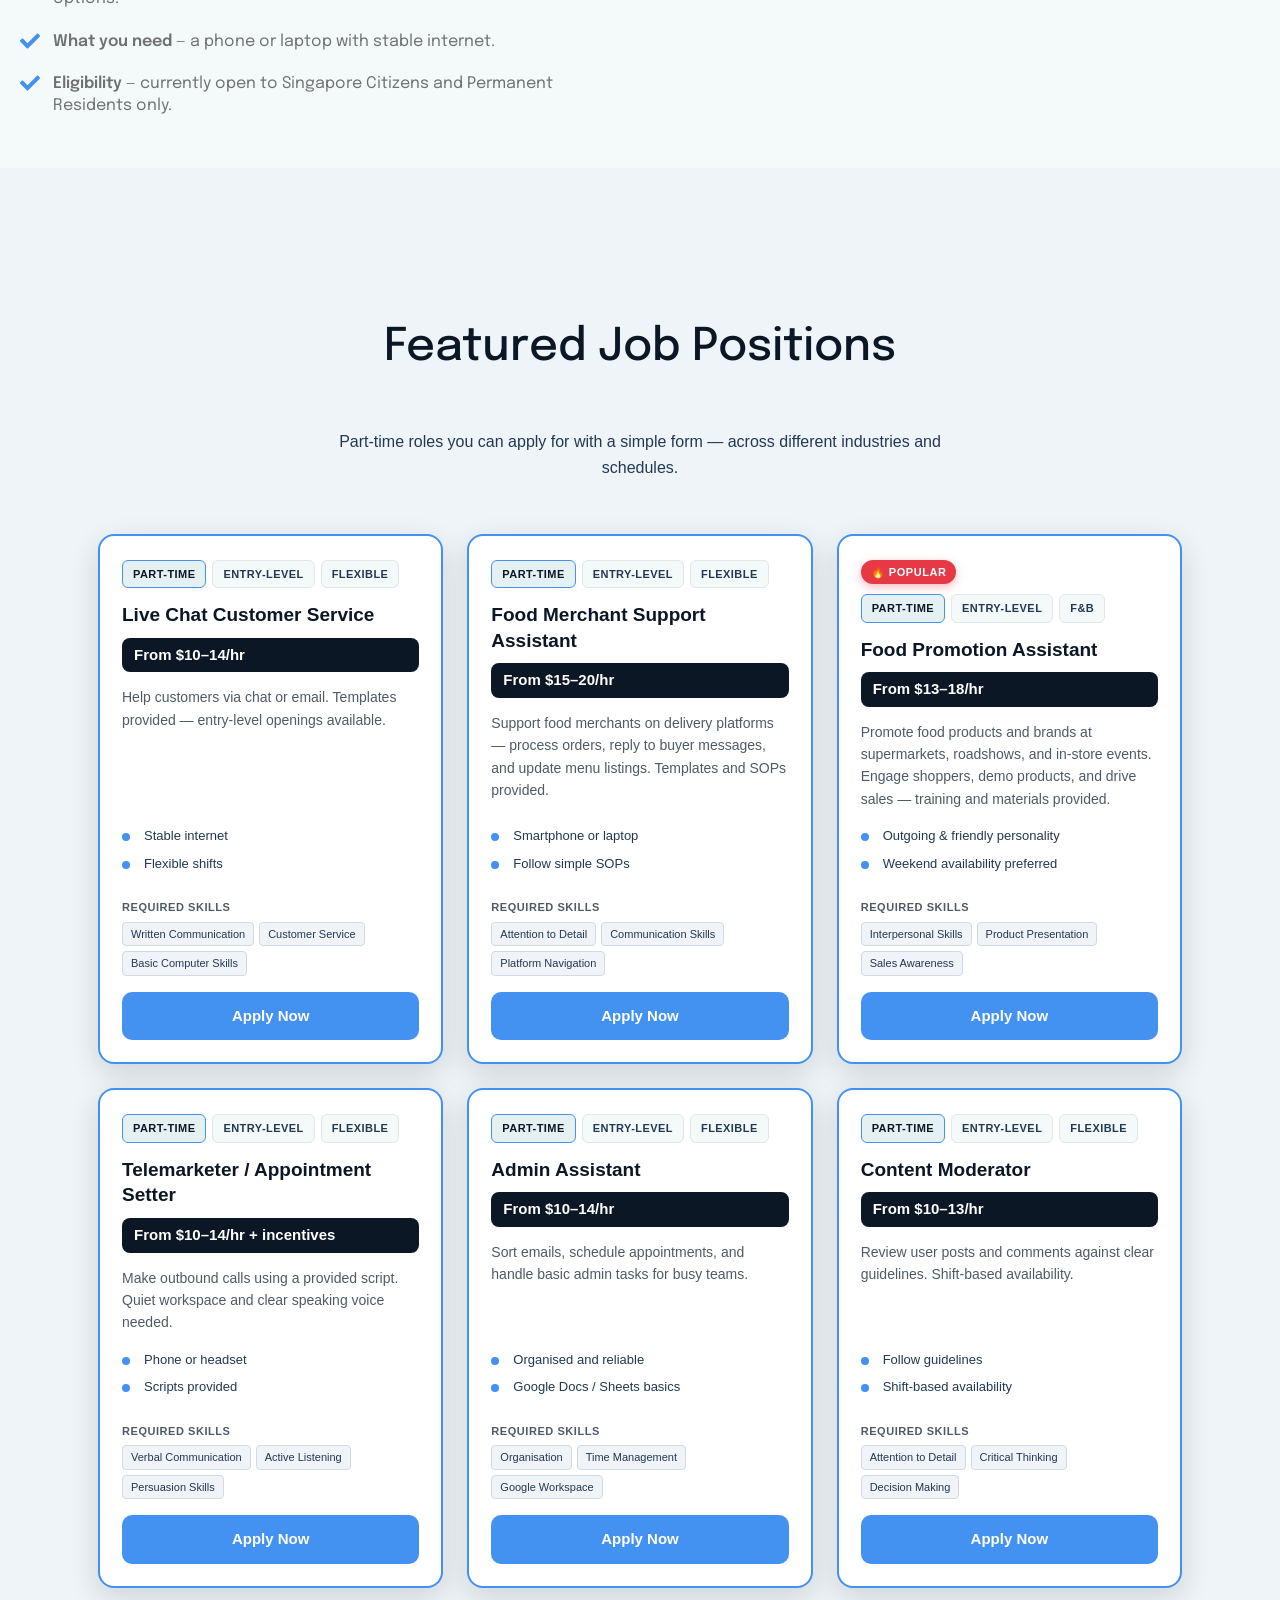
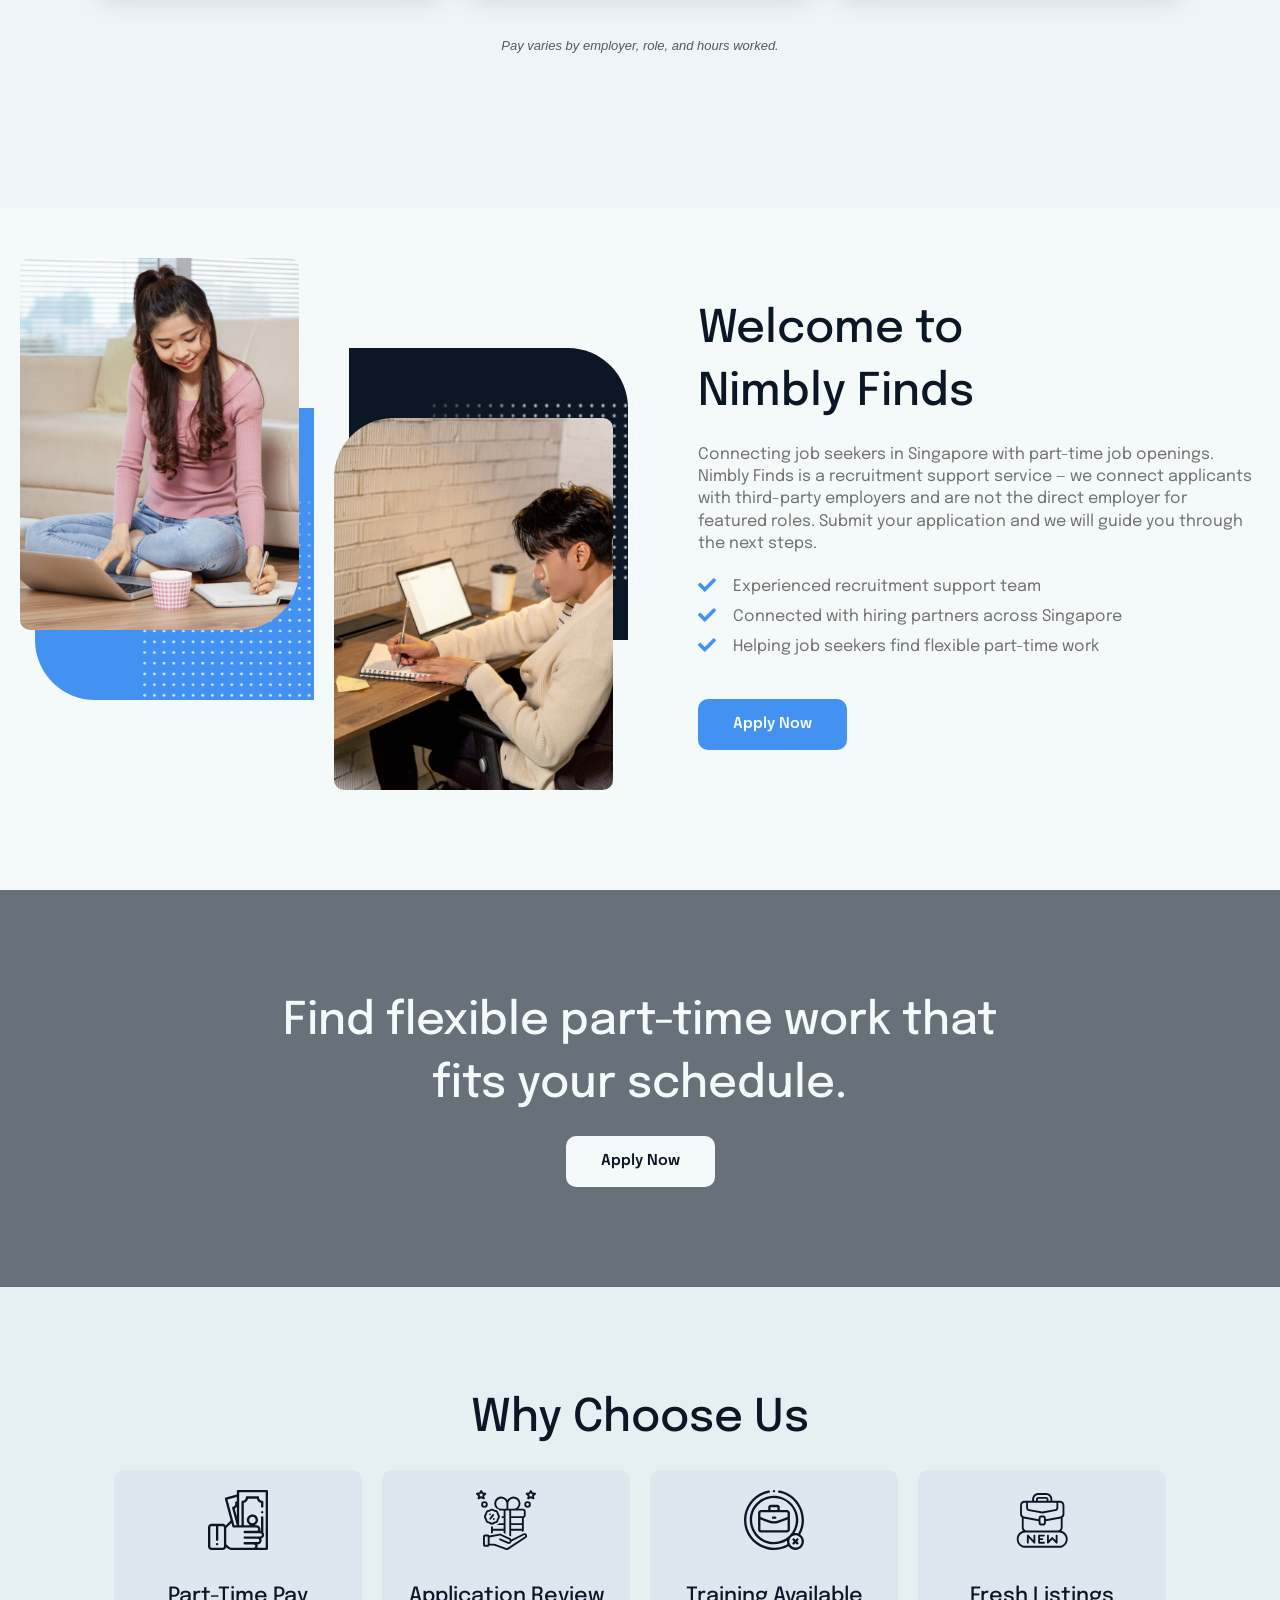
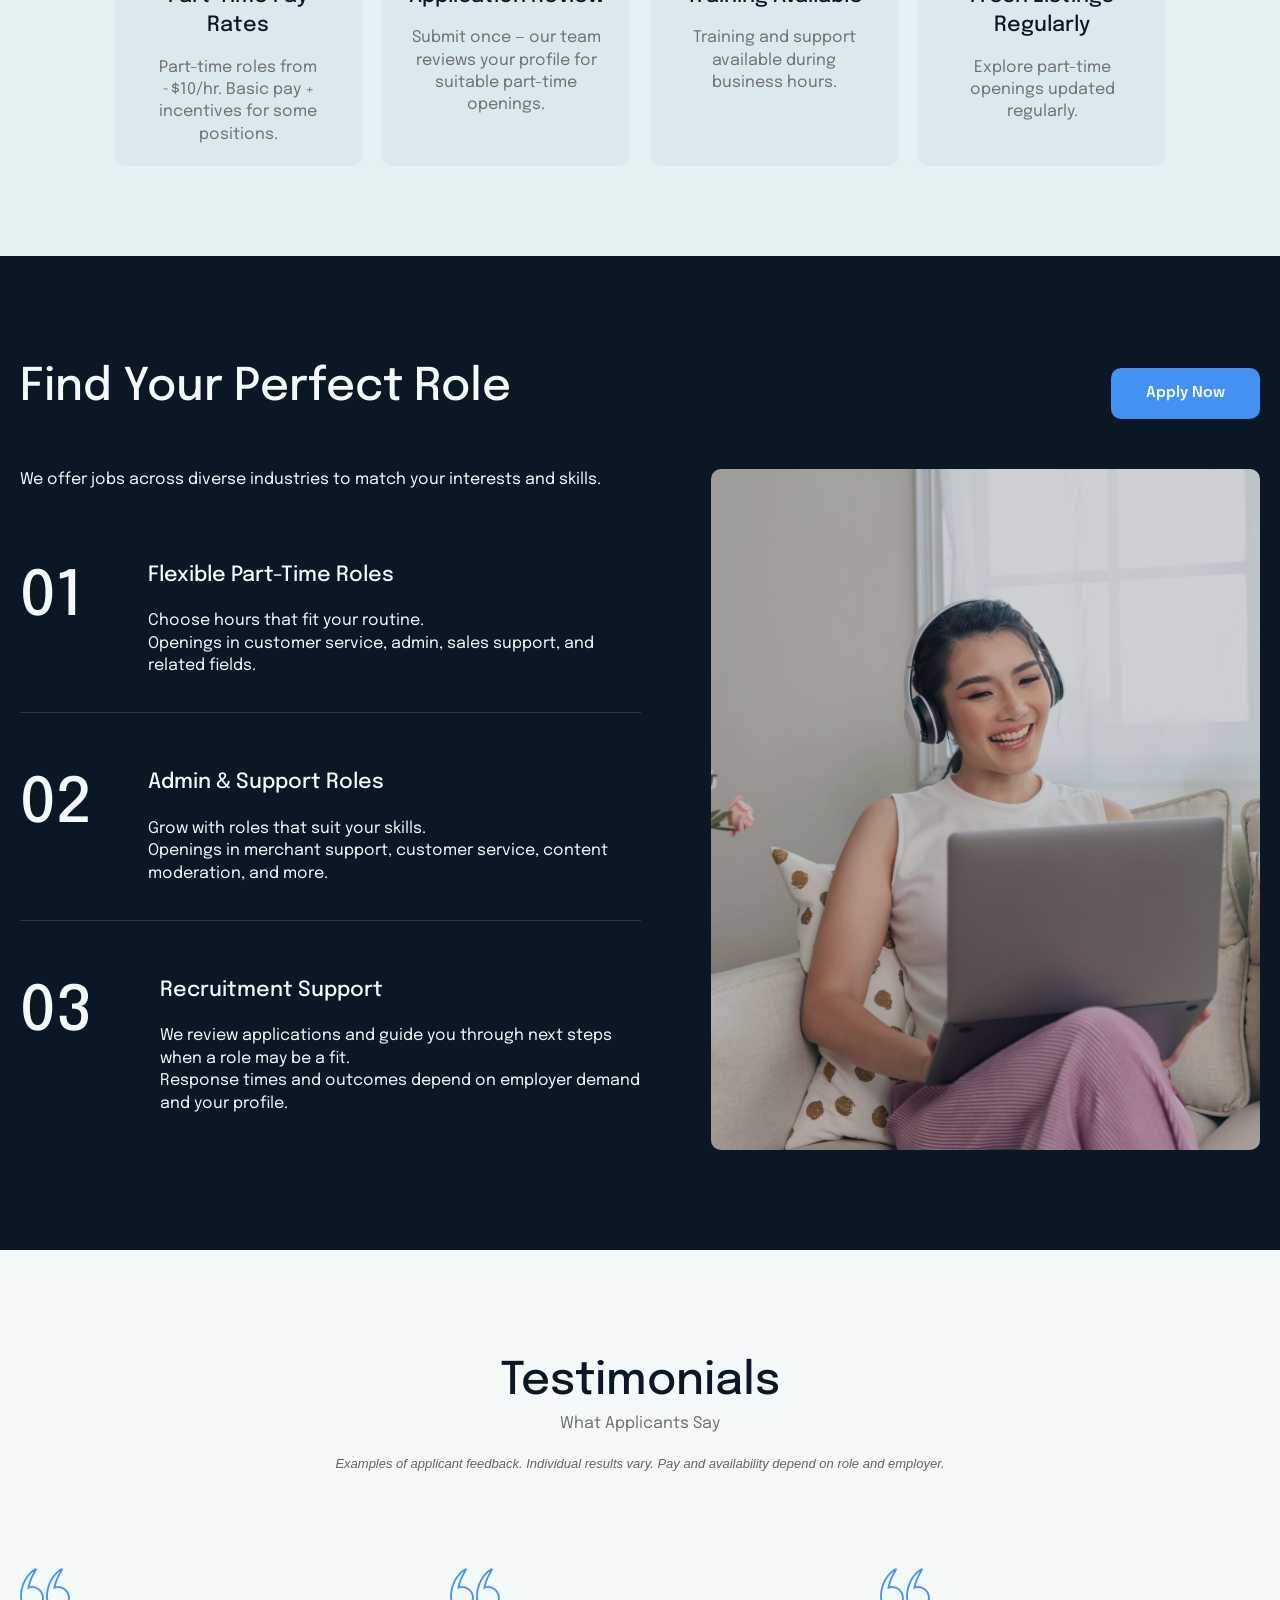
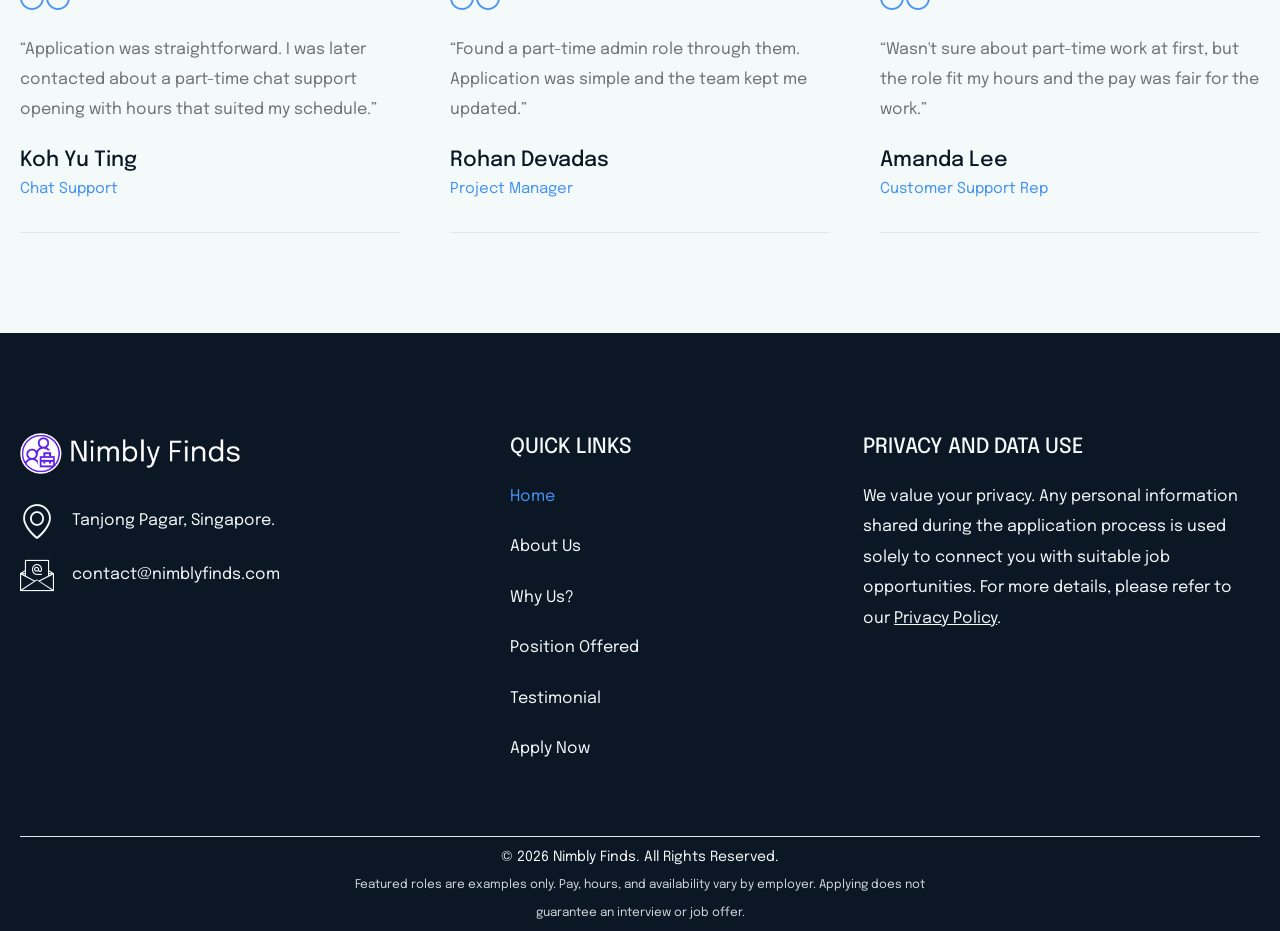
==== commit c5a9e8a6: "Inject GTM-WT9B2V8W" ====
--- a/index.html
+++ b/index.html
@@ -6,7 +6,7 @@
 new Date().getTime(),event:'gtm.js'});var f=d.getElementsByTagName(s)[0],
 j=d.createElement(s),dl=l!='dataLayer'?'&l='+l:'';j.async=true;j.src=
 'https://www.googletagmanager.com/gtm.js?id='+i+dl;f.parentNode.insertBefore(j,f);
-})(window,document,'script','dataLayer','GTM-WJSWBQMQ');</script>
+})(window,document,'script','dataLayer','GTM-WT9B2V8W');</script>
 <!-- End Google Tag Manager -->
 	<meta charset="UTF-8">
 	<meta name="viewport" content="width=device-width, initial-scale=1">
@@ -234,7 +234,7 @@
 </head>
 <body class="home wp-singular page-template page-template-elementor_header_footer page page-id-113 wp-custom-logo wp-embed-responsive wp-theme-hello-elementor theme-default elementor-default elementor-template-full-width elementor-kit-9 elementor-page elementor-page-113">
 <!-- Google Tag Manager (noscript) -->
-<noscript><iframe src="https://www.googletagmanager.com/ns.html?id=GTM-WJSWBQMQ"
+<noscript><iframe src="https://www.googletagmanager.com/ns.html?id=GTM-WT9B2V8W"
 height="0" width="0" style="display:none;visibility:hidden"></iframe></noscript>
 <!-- End Google Tag Manager (noscript) -->
 <a class="skip-link screen-reader-text" href="#content">Skip to content</a>
@@ -1574,4 +1574,4 @@
 </script>
 
 </body>
-</html>
+</html>
